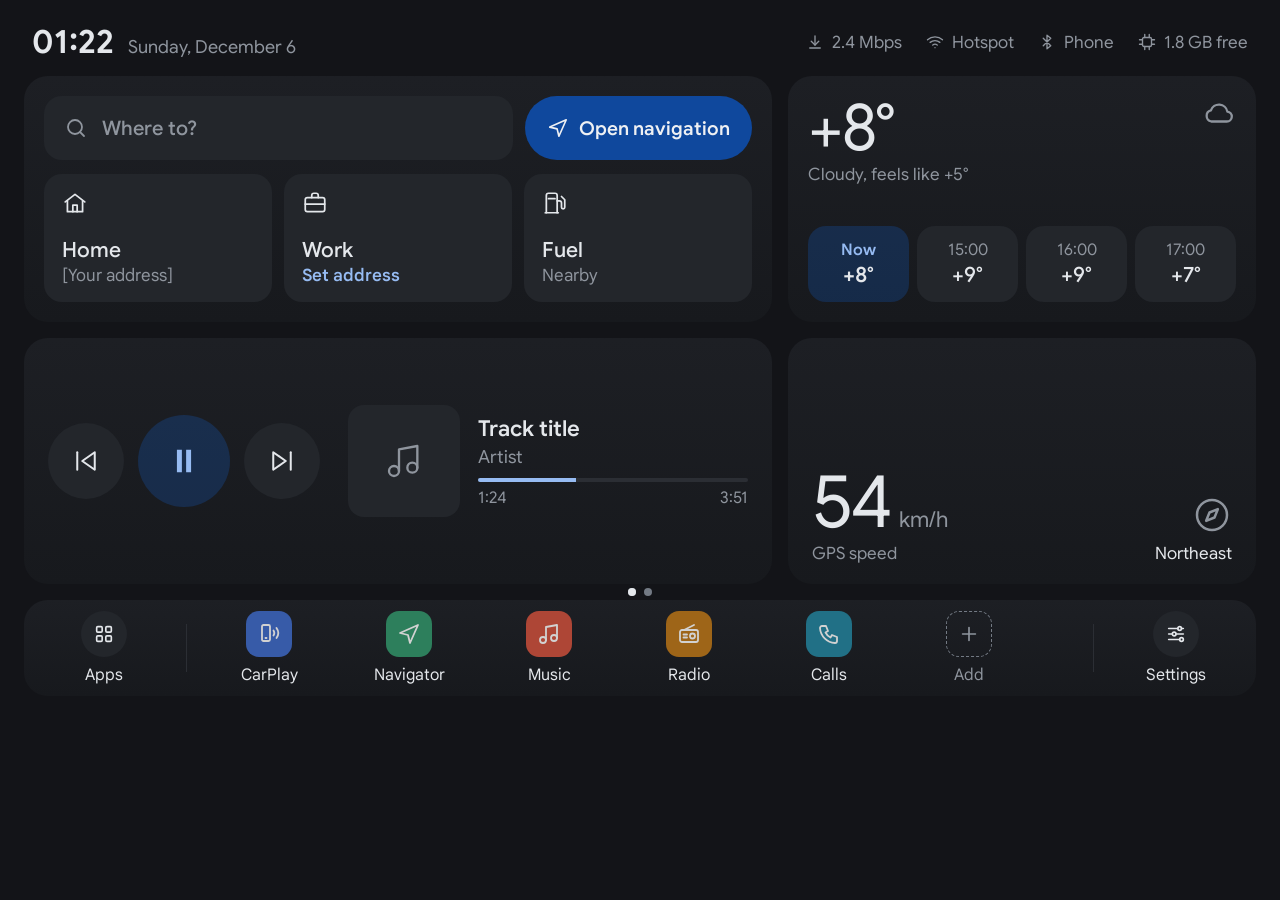
==== launcher/preview/index.html @ a3560265 "launcher: ui 528 (ui-05254e5955fe.zip), apk 15, from hu-launcher b987874f6488" ====
<!doctype html>
<html lang="en">
  <head>
    <meta charset="utf-8" />
    <meta name="viewport" content="width=device-width, initial-scale=1" />
    <title>HU Launcher</title>
    <script type="module" crossorigin src="./assets/index-Ck6O9UdY.js"></script>
    <link rel="stylesheet" crossorigin href="./assets/index-DPMXFD3K.css">
  </head>
  <body>
    <!--
      The boot splash: RoadDesk's logo, the step under way, the version (context/specs/home-flows.md,
      section 0.2; board 45's mark, words and colours). Static, so the WebView paints it before the
      script bundle runs. React's first render replaces it. Its styles are
      src/screens/splash/splash.css, in the stylesheet the build links above.
    -->
    <div id="root">
      <div class="splash">
        <div class="splash__logo">
          <svg class="splash__mark" width="180" height="180" viewBox="0 0 120 120" aria-hidden="true">
            <rect x="4" y="4" width="112" height="112" rx="32" fill="#1B2A44" />
            <path d="M30 74h60l-7-20a8 8 0 0 0-7.5-5.5h-31A8 8 0 0 0 37 54z" fill="none" stroke="#96BBF2" stroke-width="5" stroke-linejoin="round" />
            <circle cx="42" cy="80" r="6" fill="#96BBF2" />
            <circle cx="78" cy="80" r="6" fill="#96BBF2" />
            <path d="M48 36a17 17 0 0 1 24 0" fill="none" stroke="#8FD6CA" stroke-width="5" stroke-linecap="round" />
            <path d="M54 42a8 8 0 0 1 12 0" fill="none" stroke="#8FD6CA" stroke-width="5" stroke-linecap="round" />
          </svg>
          <span class="splash__name">RoadDesk</span>
        </div>
        <div class="splash__loading" role="status">
          <span data-splash-step></span>
          <span class="splash__dots" aria-hidden="true"><span></span><span></span><span></span></span>
        </div>
        <span class="splash__version" data-splash-version></span>
      </div>
    </div>
    <script>
      // Board 21's «Анимации» off: the document's mark, before the bundle, so the splash's dots stand
      // still from the first paint (context/specs/home-flows.md, section 5.1). The setting is the one
      // the shell keeps (HuShell.stateGet); the system's reduced-motion preference is not asked (W8:
      // the head unit's WebView reports it by itself). While the shell says the car is driving, the
      // document's data-driving stops the dots too, as the bundle's own does. src/motion/reducedMotion.ts
      // and App.tsx keep both marks current once the bundle runs.
      (function () {
        var shell = window.HuShell;
        try {
          if (shell && typeof shell.stateGet === 'function') {
            var kept = JSON.parse(shell.stateGet('settings') || 'null');
            if (kept && kept.animations === false) document.documentElement.setAttribute('data-reduced-motion', '');
          }
        } catch (e) {
          // a broken kept value or bridge: «Анимации» as by default, on
        }
        try {
          if (shell && typeof shell.driving === 'function') {
            var motion = JSON.parse(shell.driving() || 'null');
            if (motion && motion.state === 'driving') document.documentElement.setAttribute('data-driving', '');
          }
        } catch (e) {
          // no word on driving: parked, as the bundle reads it
        }
      })();
    </script>
    <script>
      // The splash's words, before the bundle: the build writes the steps' words and splash.version
      // from src/i18n/{ru,uk,en}.json here (vite.config.ts), and the language is picked by
      // resolveLocale's rule (?lang=, then the system language, then English). The version is the
      // shell's versionName; without a shell (the desktop), ?version= stands in for it.
      // The step under way: the shell calls window.huSplashStep('update' | 'server' | 'widgets')
      // through WebView.evaluateJavascript as it goes; before its first call, and on the desktop
      // without ?step=, it is 'widgets', board 45's «Загружаем виджеты». An unknown step is ignored.
      (function () {
        var strings = {"ru":{"version":"версия {version}","steps":{"update":"Проверяем обновления","server":"Подключаемся к серверу","widgets":"Загружаем виджеты"}},"uk":{"version":"версія {version}","steps":{"update":"Перевіряємо оновлення","server":"Під’єднуємося до сервера","widgets":"Завантажуємо віджети"}},"en":{"version":"version {version}","steps":{"update":"Checking for updates","server":"Connecting to the server","widgets":"Loading widgets"}}};
        if (!strings) return;
        var query = new URLSearchParams(window.location.search);
        var pick = function (tag) {
          var language = String(tag || '').trim().toLowerCase().split(/[-_]/)[0];
          return Object.prototype.hasOwnProperty.call(strings, language) ? language : null;
        };
        // On the head unit the language the owner chose is kept by the shell (HuShell.stateGet, the
        // settings' JSON); it comes before the system's, as in the app itself.
        var kept = null;
        try {
          if (window.HuShell && typeof window.HuShell.stateGet === 'function') kept = JSON.parse(window.HuShell.stateGet('settings') || 'null');
        } catch (e) {
          kept = null;
        }
        var locale = pick(query.get('lang')) || pick(kept && kept.language) || pick(navigator.language) || 'en';
        var version = null;
        try {
          if (window.HuShell) version = JSON.parse(window.HuShell.info()).versionName;
        } catch (e) {
          version = null;
        }
        if (!version) version = query.get('version');
        document.documentElement.lang = locale;
        var line = document.querySelector('[data-splash-step]');
        window.huSplashStep = function (step) {
          var words = strings[locale].steps[step];
          if (typeof words === 'string' && line) line.textContent = words;
        };
        window.huSplashStep('widgets');
        if (query.get('step')) window.huSplashStep(query.get('step'));
        if (version) document.querySelector('[data-splash-version]').textContent = strings[locale].version.replace('{version}', version);
      })();
    </script>
  </body>
</html>
---- launcher/preview/assets/index-DPMXFD3K.css ----
.grant-button{height:var(--touch-parked);box-sizing:border-box;border-radius:var(--radius-16);background:var(--color-accent-fill);color:var(--color-on-accent);font-family:inherit;font-size:var(--font-size-button);font-weight:var(--font-weight-button);white-space:nowrap;cursor:pointer;border:none;flex-shrink:0;align-items:center;padding:0 18px;display:inline-flex}.settings-screen{box-sizing:border-box;width:1280px;height:720px;padding:var(--space-24);gap:var(--space-16);background:var(--color-bg);color:var(--color-text);font-family:var(--font-sans);flex-direction:column;display:flex;position:relative;overflow:hidden}.screen-header{height:var(--touch-back-close);align-items:center;gap:var(--space-16);flex-shrink:0;display:flex}.screen-header__back{width:var(--touch-back-close);height:var(--touch-back-close);border-radius:var(--radius-field);background:var(--color-raised);color:var(--color-text);cursor:pointer;border:none;flex-shrink:0;justify-content:center;align-items:center;padding:0;display:flex}.screen-header__title{min-width:0;font-size:var(--font-size-screen-title);font-weight:var(--font-weight-screen-title);letter-spacing:-.01em;line-height:var(--leading-130);white-space:nowrap;text-overflow:ellipsis;flex-grow:1;margin:0;overflow:hidden}.settings-card{box-sizing:border-box;background:var(--surface-card);border:1px solid var(--color-card-border);border-radius:var(--radius-card);min-width:0;min-height:0;padding:var(--space-20);flex-direction:column;display:flex}.settings-card__title{font-size:var(--font-size-card-headline);font-weight:var(--font-weight-section-title);line-height:var(--leading-130);margin:0}.settings-row{box-sizing:border-box;border-radius:var(--radius-16);width:100%;min-height:72px;color:var(--color-text);padding:0 var(--space-16);align-items:center;gap:var(--space-16);text-align:left;cursor:pointer;background:0 0;border:1px solid #0000;flex-shrink:0;font-family:inherit;transition:background-color .2s;display:flex}.settings-row[aria-current]{background:var(--color-raised);border-color:#96bbf273}[data-theme=sunny] .settings-row[aria-current]{border-color:#0b469973}.settings-row__icon{border-radius:var(--radius-field);background:var(--color-raised);width:44px;height:44px;color:var(--color-text);flex-shrink:0;justify-content:center;align-items:center;display:flex}.settings-row__text{flex-direction:column;flex-grow:1;gap:2px;min-width:0;display:flex}.settings-row__title{font-size:var(--font-size-body);font-weight:var(--font-weight-body);line-height:var(--leading-130);white-space:nowrap;text-overflow:ellipsis;overflow:hidden}.settings-row__summary{font-size:var(--font-size-caption);color:var(--color-text-secondary);line-height:var(--leading-130);white-space:nowrap;text-overflow:ellipsis;overflow:hidden}.settings-row__chevron{color:var(--color-icon);flex-shrink:0;display:flex}.segmented{border-radius:var(--radius-field);background:#101216;gap:6px;padding:6px;display:flex}[data-theme=sunny] .segmented{background:var(--color-raised)}[data-theme=sunny] .segmented__option[aria-checked=true]{background:var(--color-card)}.segmented__option{min-width:0;padding:4px var(--space-8);border-radius:var(--radius-button);color:var(--color-text-secondary);cursor:pointer;background:0 0;border:none;flex:1 1 0;font-family:inherit;transition:background-color .2s,color .2s}.segmented__option[aria-checked=true]{background:var(--color-raised);color:var(--color-text)}.segmented--large .segmented__option{min-height:var(--touch-back-close);font-size:var(--font-size-body);font-weight:var(--font-weight-body)}.segmented--small .segmented__option{min-height:var(--touch-parked);font-size:var(--font-size-button);font-weight:var(--font-weight-button);line-height:1.2}.toggle-row{width:100%;min-height:var(--touch-back-close);box-sizing:border-box;border-radius:var(--radius-16);color:var(--color-text);padding:0 var(--space-4);justify-content:space-between;align-items:center;gap:var(--space-16);text-align:left;cursor:pointer;background:0 0;border:none;font-family:inherit;display:flex}.toggle-row--hint{min-height:var(--touch-frequent)}.toggle-row__title{font-size:var(--font-size-body);font-weight:var(--font-weight-body)}.toggle{border-radius:var(--radius-16);background:var(--color-accent-fill);flex-shrink:0;width:56px;height:32px;position:relative}.toggle__knob{background:var(--color-text);border-radius:50%;width:26px;height:26px;position:absolute;top:3px;left:27px}[data-theme=sunny] .toggle__knob{background:var(--color-on-accent)}.toggle-row[aria-checked=false] .toggle{background:var(--color-line)}.toggle-row[aria-checked=false] .toggle__knob{background:var(--color-text-secondary);left:3px}:where(:root[data-reduced-motion]) .settings-row,:where(:root[data-reduced-motion]) .segmented__option{transition:none}.settings-columns{gap:var(--space-16);flex-grow:1;grid-template-columns:minmax(0,1fr) minmax(0,1fr);min-height:0;display:grid}.settings-card--list{padding:var(--space-12);gap:var(--space-4);overflow-y:auto}.settings-card--list::-webkit-scrollbar{display:none}.settings-card--section{gap:18px}.settings-group{gap:var(--space-8);flex-direction:column;display:flex}.settings-group--accent{gap:var(--space-4)}.settings-group__label{font-size:var(--font-size-caption);color:var(--color-text-secondary)}.accents{gap:var(--space-8);display:flex}.accent{border-radius:var(--radius-16);min-width:0;min-height:88px;color:var(--color-text-secondary);font-family:inherit;font-size:var(--font-size-caption);cursor:pointer;background:0 0;border:none;flex-direction:column;flex:1 1 0;justify-content:center;align-items:center;gap:10px;font-weight:500;display:flex}.accent[aria-pressed=true]{color:var(--color-text)}.accent__swatch{border-radius:50%;width:36px;height:36px}.accent[aria-pressed=true] .accent__swatch{box-shadow:0 0 0 3px var(--color-bg), 0 0 0 5px var(--color-accent-text)}.settings-divider{background:var(--color-line);flex-shrink:0;height:1px}.settings-toggles{gap:var(--space-4);flex-direction:column;display:flex}.alert-region__left{gap:var(--space-16);flex-direction:column;min-width:0;min-height:0;display:flex}.alert-region__title{font-size:var(--font-size-section-title);font-weight:var(--font-weight-section-title);margin:0}.alert-region__how{gap:var(--space-8)}.alert-region__modes,.alert-region__list{gap:var(--space-8);flex-direction:column;display:flex}.alert-region__list{min-height:0;overflow-y:auto}.alert-region__list::-webkit-scrollbar{display:none}.alert-region__list>.radio-row{flex-shrink:0}.radio-row{box-sizing:border-box;width:100%;min-height:76px;padding:var(--space-8) var(--space-16);border-radius:var(--radius-16);color:var(--color-text);align-items:center;gap:var(--space-16);text-align:left;cursor:pointer;background:0 0;border:none;font-family:inherit;transition:background-color .2s;display:flex}.radio-row--place{min-height:72px;padding-top:6px;padding-bottom:6px}.radio-row[aria-checked=true]{background:var(--color-raised)}.radio-row__ring{box-sizing:border-box;border:2px solid var(--color-icon);border-radius:50%;flex-shrink:0;justify-content:center;align-items:center;width:28px;height:28px;transition:border-color .2s;display:flex}.radio-row__dot{background:var(--color-accent-text);opacity:0;border-radius:50%;width:14px;height:14px;transition:opacity .2s,transform .2s;transform:scale(.4)}.radio-row[aria-checked=true] .radio-row__ring{border-color:var(--color-accent-text)}.radio-row[aria-checked=true] .radio-row__dot{opacity:1;transform:none}.radio-row__text{flex-direction:column;gap:2px;min-width:0;display:flex}.radio-row__title{font-size:var(--font-size-body);font-weight:var(--font-weight-body)}.radio-row--place .radio-row__title{white-space:nowrap;text-overflow:ellipsis;overflow:hidden}.radio-row__sub{font-size:var(--font-size-caption);line-height:var(--leading-130);color:var(--color-text-secondary)}.alert-region__note{border-radius:var(--radius-button);background:var(--color-warn-tint);color:var(--color-warn);font-size:var(--font-size-caption);line-height:var(--leading-135);align-items:center;gap:10px;padding:10px 14px;display:flex}.alert-region__note svg{flex-shrink:0}.alert-region__note-text{min-width:0}.alert-region__grant{justify-content:space-between;align-items:center;gap:var(--space-12);display:flex}.alert-region__grant-text{min-width:0;font-size:var(--font-size-caption);line-height:var(--leading-135);color:var(--color-text-secondary)}.alert-region__notices{gap:2px}.alert-region__title--notices{margin-bottom:6px}.alert-region .toggle-row{min-height:60px;padding:0 var(--space-16);transition:background-color .2s}.alert-region .toggle-row__title{min-width:0;font-weight:var(--font-weight-caption);line-height:var(--leading-130)}.alert-region .toggle{transition:background-color .2s}.alert-region .toggle__knob{transition:left .2s,background-color .2s}.alert-region__places{gap:var(--space-12);transition:opacity .2s}.alert-region__places[data-mode=auto]{opacity:.45}.alert-region__places-head{gap:var(--space-4);flex-direction:column;display:flex}.alert-region__hint{font-size:var(--font-size-caption);color:var(--color-text-secondary)}.alert-region__search-form{display:contents}.alert-region__search{height:var(--touch-frequent);box-sizing:border-box;border:1px solid var(--color-line);border-radius:var(--radius-field);background:var(--color-raised);color:var(--color-text-secondary);align-items:center;gap:var(--space-12);flex-shrink:0;padding:0 18px;display:flex}.alert-region__search-input{min-width:0;height:100%;color:var(--color-text);font-family:inherit;font-size:var(--font-size-body);font-weight:var(--font-weight-caption);background:0 0;border:none;outline:none;flex-grow:1}.alert-region__search-input::placeholder{color:var(--color-text-secondary);opacity:1}:where(:root[data-reduced-motion]) .radio-row,:where(:root[data-reduced-motion]) .radio-row__ring,:where(:root[data-reduced-motion]) .radio-row__dot,:where(:root[data-reduced-motion]) .alert-region .toggle-row,:where(:root[data-reduced-motion]) .alert-region .toggle,:where(:root[data-reduced-motion]) .alert-region .toggle__knob,:where(:root[data-reduced-motion]) .alert-region__places{transition:none}.alerts-map{--map-none-fill:#202328;--map-none-stroke:#363a42;--map-warn-rgb:235, 192, 122;--map-crit-rgb:238, 156, 138;--map-outline:var(--color-text);--map-fade-top:28, 30, 34;--map-fade-bottom:24, 26, 30}[data-theme=sunny] .alerts-map{--map-none-fill:var(--color-raised);--map-none-stroke:var(--color-line);--map-warn-rgb:107, 61, 0;--map-crit-rgb:154, 28, 16;--map-fade-top:255, 255, 255;--map-fade-bottom:247, 248, 250}.alerts-map__titles{flex-direction:column;flex-grow:1;gap:2px;min-width:0;display:flex}.alerts-map .screen-header__title{line-height:normal}.alerts-map__updated{font-size:var(--font-size-status);font-weight:var(--font-weight-caption);color:var(--color-text-secondary)}.alerts-map__updated[data-stale]{color:var(--color-warn)}.alerts-map__body{gap:var(--space-16);flex-grow:1;min-height:0;display:flex}.alerts-map__map,.alerts-map__legend,.alerts-map__list-card{box-sizing:border-box;background:var(--surface-card);border:1px solid var(--color-card-border);border-radius:var(--radius-card)}.alerts-map__map{min-width:0;padding:var(--space-20);flex-grow:1;justify-content:center;align-items:center;display:flex;position:relative}.alerts-map__svg{max-width:100%;height:auto;display:block}.map-region{stroke-width:1px;stroke-linejoin:round}.map-region--none{fill:var(--map-none-fill);stroke:var(--map-none-stroke)}.map-region--drones{fill:rgba(var(--map-warn-rgb), .5);stroke:rgba(var(--map-warn-rgb), .9)}.map-region--missile{fill:rgba(var(--map-crit-rgb), .55);stroke:rgba(var(--map-crit-rgb), .95)}.map-region--partial{fill:rgba(var(--map-warn-rgb), .18);stroke:rgba(var(--map-warn-rgb), .75);stroke-dasharray:4 3}.map-region-outline{fill:none;stroke:var(--map-outline);stroke-width:2.5px;stroke-linejoin:round;pointer-events:none}.alerts-map__demo{right:var(--space-16);top:var(--space-16);box-sizing:border-box;height:30px;padding:0 var(--space-12);color:var(--color-text-secondary);font-size:var(--font-size-status);font-weight:var(--font-weight-caption);border:1px dashed #ffffff2e;border-radius:15px;align-items:center;display:flex;position:absolute}[data-theme=sunny] .alerts-map__demo{border-color:var(--color-card-border)}.alerts-map__side{gap:var(--space-16);flex-direction:column;flex-shrink:0;width:360px;min-height:0;display:flex}.alerts-map__legend{padding:var(--space-16) var(--space-20);gap:var(--space-4);flex-direction:column;display:flex}.alerts-map__legend-row{align-items:center;gap:var(--space-12);min-height:32px;display:flex}.alerts-map__swatch{box-sizing:border-box;border:1.5px solid;border-radius:6px;flex-shrink:0;width:22px;height:22px}.alerts-map__swatch--missile{background:rgba(var(--map-crit-rgb), .55);border-color:rgba(var(--map-crit-rgb), .95)}.alerts-map__swatch--drones{background:rgba(var(--map-warn-rgb), .5);border-color:rgba(var(--map-warn-rgb), .9)}.alerts-map__swatch--partial{background:rgba(var(--map-warn-rgb), .18);border-color:rgba(var(--map-warn-rgb), .75);border-style:dashed}.alerts-map__swatch--none{background:var(--map-none-fill);border-color:var(--map-none-stroke)}.alerts-map__legend-label{min-width:0;font-size:var(--font-size-button);font-weight:var(--font-weight-caption);line-height:var(--leading-125)}.alerts-map__list-card{min-height:0;padding:var(--space-16) var(--space-12) var(--space-12);flex-direction:column;flex-grow:1;gap:6px;display:flex;overflow:hidden}.alerts-map__head{margin:0 var(--space-8);font-size:var(--font-size-section-title);font-weight:var(--font-weight-section-title);line-height:var(--leading-125)}.alerts-map__list-box{flex-grow:1;min-height:0;position:relative}.alerts-map__list{overscroll-behavior:contain;gap:var(--space-4);scrollbar-width:none;flex-direction:column;display:flex;position:absolute;inset:0;overflow-y:auto}.alerts-map__list::-webkit-scrollbar{display:none}.alerts-map__row{box-sizing:border-box;border-radius:var(--radius-button);width:100%;min-height:52px;color:var(--color-text);padding:var(--space-4) 10px;align-items:center;gap:var(--space-12);text-align:left;cursor:pointer;background:0 0;border:1px solid #0000;flex-shrink:0;font-family:inherit;transition:background-color .2s,border-color .2s;display:flex}.alerts-map__row[aria-pressed=true]{background:var(--color-raised);border-color:#e4e7eb59}[data-theme=sunny] .alerts-map__row[aria-pressed=true]{border-color:#0b0d1059}.alerts-map__dot{border-radius:50%;flex-shrink:0;width:10px;height:10px}.alerts-map__dot--missile{background:var(--color-crit)}.alerts-map__dot--drones,.alerts-map__dot--partial{background:var(--color-warn)}.alerts-map__row-text{flex-direction:column;gap:1px;min-width:0;display:flex}.alerts-map__row-name,.alerts-map__row-sub{white-space:nowrap;text-overflow:ellipsis;overflow:hidden}.alerts-map__row-name{font-size:var(--font-size-button);font-weight:var(--font-weight-button)}.alerts-map__row-sub{font-size:var(--font-size-status);font-weight:var(--font-weight-caption);color:var(--color-text-secondary)}.alerts-map__fade{pointer-events:none;opacity:0;transition:opacity .22s;position:absolute;left:0;right:0}.alerts-map__fade[data-on]{opacity:1}.alerts-map__fade--top{background:linear-gradient(180deg, rgb(var(--map-fade-top)) 0%, rgba(var(--map-fade-top), .85) 35%, rgba(var(--map-fade-top), 0) 100%);height:36px;top:0}.alerts-map__fade--bottom{background:linear-gradient(0deg, rgb(var(--map-fade-bottom)) 0%, rgba(var(--map-fade-bottom), .85) 35%, rgba(var(--map-fade-bottom), 0) 100%);height:44px;bottom:0}:where(:root[data-reduced-motion]) .alerts-map__row,:where(:root[data-reduced-motion]) .alerts-map__fade{transition:none}.panel{box-sizing:border-box;background:var(--surface-card);border-radius:var(--radius-card);min-height:0}.office-card{min-width:0;padding:var(--space-20);border:1px solid var(--color-card-border);gap:var(--space-12);flex-direction:column;display:flex;overflow:hidden}.office-card__header{align-items:center;gap:var(--space-8);min-height:28px;display:flex}.office-card__icon{color:var(--color-text-lead);flex-shrink:0;display:flex}.office-card__title{min-width:0;font-size:var(--font-size-body);font-weight:var(--font-weight-body);line-height:var(--leading-130);white-space:nowrap;text-overflow:ellipsis;flex:0 auto;overflow:hidden}.office-card__title-detail{color:var(--color-text-secondary);font-weight:500}.office-card__spacer{flex:1 1 0;min-width:0}.office-card__status{flex:0 auto;justify-content:flex-end;min-width:0;display:flex}.status-chip{min-width:0;font-size:var(--font-size-status);font-weight:var(--font-weight-status);align-items:center;gap:7px;display:flex}.status-chip--ok{color:var(--color-ok)}.status-chip--info{color:var(--color-info)}.status-chip--warn{color:var(--color-warn)}.status-chip--crit{color:var(--color-crit)}.status-chip--lead{color:var(--color-text-lead)}.status-chip__mark{flex-shrink:0;display:flex}.status-chip__label{white-space:nowrap;text-overflow:ellipsis;overflow:hidden}.status-dot{width:var(--status-dot-size);height:var(--status-dot-size);background:currentColor;border-radius:50%;flex-shrink:0}.sparkline{flex-shrink:0;position:relative}.sparkline--accent{color:var(--color-accent-text)}.sparkline--warn{color:var(--color-warn)}.sparkline--crit{color:var(--color-crit)}.sparkline--muted{color:var(--color-text-secondary)}.sparkline svg{display:block;overflow:visible}.sparkline polyline{stroke:currentColor;stroke-width:2px;stroke-linecap:round;stroke-linejoin:round;stroke-opacity:var(--chart-line-opacity)}.sparkline--dashed polyline{stroke-dasharray:3 5}.sparkline__dot{width:var(--status-dot-size);height:var(--status-dot-size);margin:calc(var(--status-dot-size) / -2) 0 0 calc(var(--status-dot-size) / -2);background:currentColor;border-radius:50%;position:absolute}.office-stats{gap:var(--space-12);grid-template-columns:repeat(2,minmax(0,1fr));margin-top:auto;display:grid}.office-stat{flex-direction:column;gap:2px;min-width:0;display:flex}.office-stat__value{font-size:var(--font-size-body);color:var(--color-text);white-space:nowrap;font-weight:700}.office-stat__value--ok{color:var(--color-ok)}.office-stat__value--warn{color:var(--color-warn)}.office-stat__label{font-size:var(--font-size-status);color:var(--color-text-secondary);white-space:nowrap;text-overflow:ellipsis;overflow:hidden}.office-figure{font-size:var(--font-size-widget-number);font-weight:var(--font-weight-widget-number);line-height:var(--leading-100);letter-spacing:-.02em}.office-notice{flex-direction:column;flex-grow:1;justify-content:center;gap:6px;display:flex}.office-notice__headline{font-size:22px;font-weight:700}.office-notice__hint{font-size:var(--font-size-caption);color:var(--color-text-secondary)}.skeleton{--skeleton-light:#ffffff0f;background:var(--color-raised);flex-shrink:0;display:block;position:relative;overflow:hidden}.skeleton--line{background:var(--color-line)}[data-theme=sunny] .skeleton{--skeleton-light:var(--color-card)}.skeleton:after{content:"";background:linear-gradient(90deg, #fff0, var(--skeleton-light), #fff0);width:60%;position:absolute;top:0;bottom:0;left:0;transform:translate(-100%)}.skeleton-stat{flex-direction:column;gap:6px;display:flex}.skeleton-chip{padding-top:var(--space-4);display:block}:root[data-motion~=dots] .search-dots>span{animation:search-dot var(--motion-dots-duration) var(--ease-loop) infinite}.search-dots>span:nth-child(2){animation-delay:var(--motion-dots-stagger)}.search-dots>span:nth-child(3){animation-delay:calc(2 * var(--motion-dots-stagger))}@keyframes search-dot{0%,to{opacity:var(--motion-dots-opacity)}50%{opacity:1}}.skeleton:after{animation:skeleton-sheen var(--motion-skeleton-duration) var(--ease-loop) infinite;animation-delay:var(--skeleton-delay,0s)}@keyframes skeleton-sheen{0%{transform:translate(-100%)}to{transform:translate(183.333%)}}.home[data-swiping] .search-dots>span,.home[data-swiping] .skeleton:after{animation-play-state:paused}:where(:root[data-reduced-motion]) .search-dots>span,:where(:root[data-reduced-motion]) .skeleton:after,[data-driving] .search-dots>span,[data-driving] .skeleton:after{animation:none}.office-stale{color:var(--color-text-secondary);flex-direction:column;flex-grow:1;justify-content:center;gap:6px;display:flex}.office-stale__label{font-size:var(--font-size-status)}.office-stale__figure{font-size:26px;font-weight:700;line-height:var(--leading-125)}.office-stale__line{font-size:var(--font-size-caption)}.alerts-card__loading{justify-content:space-between;gap:var(--space-8);flex-direction:column;flex-grow:1;display:flex}.alerts-card__headline{font-size:22px;font-weight:700;line-height:var(--leading-125)}.alerts-card__hint{font-size:var(--font-size-caption);line-height:var(--leading-135);color:var(--color-warn)}.alerts-card--area{transition:box-shadow .9s ease-out,border-color .3s}.alerts-card--yellow{border-color:#ebc07a54}.alerts-card--red{border-color:#ee9c8a54}[data-theme=sunny] .alerts-card--yellow{border-color:#6b3d0054}[data-theme=sunny] .alerts-card--red{border-color:#9a1c1054}.alerts-card--ring{transition:box-shadow .25s ease-out,border-color .3s;box-shadow:0 0 0 8px #e6b56647}.alerts-card__chevron{color:var(--color-icon);display:flex}.alerts-card__layers{flex-grow:1;min-height:0;position:relative}.alerts-card__layer{transition:opacity .3s ease, transform .4s var(--ease-once);flex-direction:column;justify-content:space-between;gap:6px;display:flex;position:absolute;inset:0}.alerts-card__layer--alert{gap:var(--space-8)}.alerts-card__layer[aria-hidden=true]{opacity:0;pointer-events:none}.alerts-card__layer--calm[aria-hidden=true]{transform:translateY(-6px)}.alerts-card__layer--alert[aria-hidden=true]{transform:translateY(8px)}:where(:root[data-reduced-motion]) .alerts-card--area,:where(:root[data-reduced-motion]) .alerts-card--ring,:where(:root[data-reduced-motion]) .alerts-card__layer{transition:none}.alerts-card__group{flex-direction:column;gap:6px;display:flex}.alerts-card__group--alert{gap:var(--space-4)}.alerts-card__calm{align-items:center;gap:10px;font-size:26px;font-weight:700;display:flex}.alerts-card__dot{width:var(--space-12);height:var(--space-12);background:var(--color-ok);border-radius:6px}.alerts-card__community{min-width:0;font-size:var(--font-size-caption);color:var(--color-text-secondary);align-items:center;gap:6px;display:flex}.alerts-card__community svg{flex-shrink:0}.alerts-card__community-name{white-space:nowrap;text-overflow:ellipsis;min-width:0;overflow:hidden}.alerts-card__line{font-size:var(--font-size-caption);color:var(--color-text-secondary)}.alerts-card__updated{font-size:var(--font-size-status);line-height:var(--leading-135);color:var(--color-text-secondary)}.alerts-card__alert{font-size:var(--font-size-card-headline);font-weight:var(--font-weight-card-headline);color:var(--color-warn)}.alerts-card--red .alerts-card__alert{color:var(--color-crit)}.alerts-card__threat{font-size:var(--font-size-button);line-height:var(--leading-130)}.alerts-card__button{height:var(--touch-back-close);box-sizing:border-box;padding:0 var(--space-20);border-radius:var(--radius-field);background:var(--color-raised);color:var(--color-text);font-family:inherit;font-size:var(--font-size-body);font-weight:var(--font-weight-body);white-space:nowrap;cursor:pointer;border:none;flex-shrink:0;justify-content:center;align-items:center;gap:10px;display:flex}.alerts-card__body{justify-content:space-between;gap:var(--space-8);flex-direction:column;flex-grow:1;min-height:0;display:flex}.alerts-card__body--centred{justify-content:center}.alerts-card__calm--small{font-size:var(--font-size-card-headline)}.alerts-card__uncertain{font-size:var(--font-size-caption);line-height:var(--leading-130);color:var(--color-warn)}.alerts-card__others{font-size:var(--font-size-caption);line-height:var(--leading-130);color:var(--color-crit);white-space:nowrap;text-overflow:ellipsis;overflow:hidden}.alerts-card__warn-mark{vertical-align:-2px;margin-right:6px;display:inline-flex}.alerts-card__gps{font-weight:var(--font-weight-body)}.alerts-card__stale{font-size:var(--font-size-card-headline);font-weight:var(--font-weight-card-headline);line-height:1.2}.alerts-card__stale-hint{font-size:var(--font-size-caption);line-height:var(--leading-135);color:var(--color-warn)}.calendar-card{grid-area:1/1/auto/span 2}.calendar-card__next{align-items:center;gap:var(--space-20);flex-grow:1;min-height:0;display:flex}.calendar-card__meeting{flex-direction:column;flex-grow:1;gap:6px;min-width:0;display:flex}.calendar-card__title{font-size:var(--font-size-card-headline);font-weight:var(--font-weight-card-headline);line-height:var(--leading-130);white-space:nowrap;text-overflow:ellipsis;overflow:hidden}.calendar-card__meta{font-size:var(--font-size-caption);color:var(--color-text-secondary);white-space:nowrap;text-overflow:ellipsis;overflow:hidden}.calendar-card__actions{gap:var(--space-8);flex-direction:column;flex-shrink:0;width:200px;display:flex}.calendar-card__button{box-sizing:border-box;width:100%;height:60px;padding:0 var(--space-20);border-radius:var(--radius-field);font-family:inherit;font-size:var(--font-size-body);font-weight:var(--font-weight-body);white-space:nowrap;cursor:pointer;border:none;justify-content:center;align-items:center;gap:10px;display:flex}.calendar-card__button svg{flex-shrink:1;min-width:0}.calendar-card__button--join{background:var(--color-accent-fill);color:var(--color-on-accent)}.calendar-card__button--open{background:var(--color-raised);color:var(--color-text)}.calendar-card__later{padding-top:var(--space-12);border-top:1px solid var(--color-line);gap:var(--space-16);grid-template-columns:repeat(2,minmax(0,1fr));display:grid}.calendar-card__item{align-items:baseline;gap:10px;min-width:0;display:flex}.calendar-card__time{font-size:var(--font-size-caption);font-weight:700}.calendar-card__item-title{min-width:0;font-size:var(--font-size-caption);color:var(--color-text-secondary);white-space:nowrap;text-overflow:ellipsis;overflow:hidden}.calendar-card__skeleton-meeting{flex-direction:column;flex-grow:1;gap:10px;display:flex}.idle{color:#e4e7eb;width:1280px;height:720px;font-family:var(--font-sans);cursor:pointer;background:#000;position:relative;overflow:hidden}.idle__drift{box-sizing:border-box;flex-direction:column;justify-content:space-between;padding:64px 80px;display:flex;position:absolute;inset:0}.idle__time{gap:var(--space-4);flex-direction:column;display:flex}.idle__clock{font-size:200px;font-weight:400;line-height:var(--leading-100);letter-spacing:-.04em;color:#c9cdd3;font-variant-numeric:tabular-nums}.idle__date{font-size:var(--font-size-screen-title);color:#8f959e}.idle__lines{grid-template-columns:repeat(2,minmax(0,1fr));gap:18px 40px;display:grid}.idle__line{align-items:center;gap:var(--space-12);color:#aeb3bb;font-size:22px;display:flex}.idle__line svg{flex-shrink:0}.idle__line--ok{color:#7fbfb5}.idle__line--warn{color:#ebc07a}.idle__line--crit,.idle__alert-others{color:#ee9c8a}.idle__alert-others{align-items:center;gap:var(--space-12);font-size:22px;display:flex}.idle__hint{font-size:var(--font-size-button);color:#8f959e}.idle--alert{box-sizing:border-box;background:radial-gradient(80% 70% at 30% 40%,#e8907d29,#e8907d00 70%),#120c0b;flex-direction:column;justify-content:space-between;padding:56px 80px;display:flex}.idle--yellow{background:radial-gradient(80% 70% at 30% 40%,#e6b56629,#e6b56600 70%),#120c0b}.idle__clock-small{font-size:36px;font-weight:var(--font-weight-section-title);color:#c9cdd3;font-variant-numeric:tabular-nums}.idle__alert{flex-direction:column;gap:14px;display:flex}.idle__siren{color:#ee9c8a;display:flex}.idle__alert-title{font-size:var(--font-size-detail-number);font-weight:var(--font-weight-detail-number);color:#ee9c8a;line-height:1.05}.idle--yellow .idle__siren,.idle--yellow .idle__alert-title{color:#ebc07a}.idle__alert-sub{font-size:var(--font-size-screen-title)}.idle__actions{display:flex}.idle__shelters{box-sizing:border-box;height:76px;padding:0 var(--space-20);border-radius:var(--radius-field);color:#e4e7eb;font-family:inherit;font-size:var(--font-size-body);font-weight:var(--font-weight-body);white-space:nowrap;cursor:pointer;background:#23262b;border:none;justify-content:center;align-items:center;gap:10px;display:flex}@keyframes idle-drift{0%,to{transform:translate(0)}33%{transform:translate(6px,4px)}67%{transform:translate(-4px,6px)}}[data-anim=drift]{animation:idle-drift var(--motion-drift-duration) var(--ease-loop) infinite}:root{--detail-ok-area:#8fd6ca1a;--detail-ok-band:#8fd6ca14;--detail-ok-swatch:#8fd6ca40;--detail-info-bar:#96bbf2b3;--detail-crit-band:#e8907d1f}[data-theme=sunny]{--detail-ok-area:#00594a1a;--detail-ok-band:#00594a14;--detail-ok-swatch:#00594a40;--detail-info-bar:#0b4699b3;--detail-crit-band:#9a1c101f}.detail-screen{box-sizing:border-box;width:1280px;height:720px;padding:var(--space-24);gap:var(--space-16);background:var(--color-bg);color:var(--color-text);font-family:var(--font-sans);flex-direction:column;display:flex;position:relative;overflow:hidden}.detail-columns{gap:var(--space-16);flex-grow:1;min-height:0;display:grid}.detail-columns--narrow-wide{grid-template-columns:minmax(0,.75fr) minmax(0,1.25fr)}.detail-stack{gap:var(--space-16);grid-template-rows:auto minmax(0,1fr);min-width:0;min-height:0;display:grid}.detail-stack--grow-first{grid-template-rows:minmax(0,1fr) auto}.detail-card{box-sizing:border-box;background:var(--surface-card);border:1px solid var(--color-card-border);border-radius:var(--radius-card);min-width:0;min-height:0;padding:var(--space-20);gap:var(--space-12);flex-direction:column;display:flex}.detail-card__head{justify-content:space-between;align-items:center;gap:var(--space-12);display:flex}.detail-card__title{font-size:var(--font-size-section-title);font-weight:var(--font-weight-section-title);line-height:var(--leading-130);margin:0}.detail-number{font-size:var(--font-size-detail-number);font-weight:var(--font-weight-detail-number);line-height:var(--leading-100);letter-spacing:-.03em;font-variant-numeric:tabular-nums}.detail-number--warn{color:var(--color-warn)}.detail-number--stale{color:var(--color-text-secondary)}.detail-figure{font-variant-numeric:tabular-nums;font-size:26px;font-weight:700}.detail-footnote{border-top:1px solid var(--color-line);padding-top:var(--space-12);font-size:var(--font-size-caption);color:var(--color-text-lead);align-items:flex-start;gap:10px;margin-top:auto;line-height:1.4;display:flex}.detail-footnote__icon{color:var(--color-text-secondary);flex-shrink:0;display:flex}.eco-detail__estimate{font-size:var(--font-size-body);color:var(--color-text-secondary)}.eco-detail__bar{height:var(--space-12);background:var(--color-line);border-radius:6px;overflow:hidden}.eco-detail__fill{background:var(--color-ok-progress);border-radius:6px;height:100%}.eco-detail__fill--onBattery{background:var(--color-text-secondary)}.eco-detail__fill--low{background:var(--color-warn)}.eco-detail__flows{gap:var(--space-12);grid-template-columns:repeat(2,minmax(0,1fr));padding-top:6px;display:grid}.eco-detail__flow{flex-direction:column;gap:2px;display:flex}.eco-detail__flow-label{font-size:var(--font-size-status);color:var(--color-text-secondary)}.eco-detail__flow-value{font-variant-numeric:tabular-nums;font-size:26px;font-weight:700}.eco-detail__flow-value--ok{color:var(--color-ok)}.eco-detail__ports{gap:14px var(--space-24);grid-template-columns:repeat(2,minmax(0,1fr));display:grid}.eco-detail__port{flex-direction:column;gap:6px;display:flex}.eco-detail__port-row{align-items:center;gap:10px;display:flex}.eco-detail__port-icon{color:var(--color-text-lead);flex-shrink:0;display:flex}.eco-detail__port-label{min-width:0;font-size:var(--font-size-button);white-space:nowrap;text-overflow:ellipsis;flex-grow:1;overflow:hidden}.eco-detail__port-watts{font-size:var(--font-size-button);font-weight:var(--font-weight-button);font-variant-numeric:tabular-nums;flex-shrink:0}.eco-detail__port-watts--off{color:var(--color-text-secondary)}.eco-detail__port-bar{height:var(--space-8);border-radius:var(--space-4);background:var(--color-line);overflow:hidden}.eco-detail__port-fill{border-radius:var(--space-4);background:var(--color-ok-progress);height:100%}.eco-detail__legend{align-items:center;gap:var(--space-8);font-size:var(--font-size-status);color:var(--color-ok);display:flex}.eco-detail__legend-swatch{border-radius:var(--space-4);background:var(--detail-ok-swatch);width:14px;height:14px}.eco-detail__chart-box,.detail-chart-box{flex-grow:1;align-items:flex-end;min-height:0;display:flex}.eco-detail__chart{display:block}.eco-detail__chart-band{fill:var(--detail-ok-band)}.eco-detail__chart-grid{stroke:var(--color-line);stroke-width:1px}.eco-detail__chart-area{fill:var(--detail-ok-area)}.eco-detail__chart-line{fill:none;stroke:var(--color-ok);stroke-width:3px;stroke-linejoin:round;stroke-linecap:round}.eco-detail__chart-time{fill:var(--color-text-secondary);font-family:var(--font-sans);font-size:14px}.sl-detail__down{align-items:center;gap:var(--space-8);display:flex}.sl-detail__arrow{color:var(--color-text-lead);display:flex}.sl-detail__unit{padding-bottom:var(--space-8);font-size:var(--font-size-section-title);color:var(--color-text-secondary);align-self:flex-end}.sl-detail__pair{gap:var(--space-12);grid-template-columns:repeat(2,minmax(0,1fr));display:grid}.sl-detail__stat{flex-direction:column;gap:2px;display:flex}.sl-detail__stat-label{font-size:var(--font-size-status);color:var(--color-text-secondary)}.sl-detail__searching{font-size:var(--font-size-card-headline);font-weight:var(--font-weight-card-headline)}.sl-detail__last{font-size:var(--font-size-caption);color:var(--color-text-secondary)}.sl-detail__facts{border-top:1px solid var(--color-line);padding-top:var(--space-12);flex-direction:column;gap:10px;margin-top:auto;display:flex}.sl-detail__fact{justify-content:space-between;gap:var(--space-12);font-size:var(--font-size-button);display:flex}.sl-detail__fact-label{color:var(--color-text-secondary)}.sl-detail__fact-label--fixed{flex-shrink:0}.sl-detail__fact-value{font-weight:var(--font-weight-button)}.sl-detail__fact-value--right{text-align:right}.sl-detail__power{align-items:center;gap:var(--space-8);font-size:var(--font-size-caption);color:var(--color-text-lead);display:flex}.sl-detail__chart{display:block}.sl-detail__band{fill:var(--detail-crit-band)}.sl-detail__bar{fill:var(--detail-info-bar)}.sl-detail__bar--trouble{fill:var(--color-crit)}.sl-detail__outages-head{justify-content:space-between;align-items:baseline;gap:var(--space-12);display:flex}.sl-detail__outages-sum{font-size:var(--font-size-caption);color:var(--color-text-secondary)}.sl-detail__outage-list{flex-direction:column;display:flex}.sl-detail__outage{min-height:var(--touch-parked);border-bottom:1px solid var(--color-line);align-items:center;gap:14px;display:flex}.sl-detail__outage:last-child{border-bottom:none}.sl-detail__outage-time{width:var(--touch-back-close);font-size:var(--font-size-button);font-weight:var(--font-weight-button);font-variant-numeric:tabular-nums;flex-shrink:0}.sl-detail__outage-cause{min-width:0;font-size:var(--font-size-button);white-space:nowrap;text-overflow:ellipsis;flex-grow:1;overflow:hidden}.sl-detail__outage-length{font-size:var(--font-size-caption);color:var(--color-text-secondary);font-variant-numeric:tabular-nums;flex-shrink:0}.detail-columns--wide-narrow{grid-template-columns:minmax(0,1.1fr) minmax(0,.9fr)}.cal-detail__date{font-size:var(--font-size-body);color:var(--color-text-secondary);white-space:nowrap;flex-shrink:0}.cal-detail__day{padding:var(--space-12)}.cal-detail__list{gap:var(--space-4);flex-direction:column;min-height:0;display:flex;overflow-y:auto}.cal-detail__row{box-sizing:border-box;width:100%;min-height:76px;padding:0 var(--space-16);border-radius:var(--radius-16);color:var(--color-text);align-items:center;gap:var(--space-16);text-align:left;cursor:pointer;background:0 0;border:1px solid #0000;flex-shrink:0;font-family:inherit;display:flex}.cal-detail__row[data-past]{color:var(--color-text-secondary)}.cal-detail__row[aria-pressed=true]{background:var(--color-accent-tint);border-color:#96bbf273}[data-theme=sunny] .cal-detail__row[aria-pressed=true]{border-color:#0b469973}.cal-detail__time{width:var(--touch-frequent);font-size:var(--font-size-section-title);font-variant-numeric:tabular-nums;flex-shrink:0;font-weight:700}.cal-detail__text{flex-direction:column;flex-grow:1;gap:2px;min-width:0;display:flex}.cal-detail__title{font-size:var(--font-size-body);font-weight:var(--font-weight-body);line-height:var(--leading-130);white-space:nowrap;text-overflow:ellipsis;overflow:hidden}.cal-detail__place{font-size:var(--font-size-caption);line-height:var(--leading-130);color:var(--color-text-secondary);white-space:nowrap;text-overflow:ellipsis;overflow:hidden}.cal-detail__row[aria-pressed=true] .cal-detail__place{color:var(--color-text-lead)}.cal-detail__when{flex-shrink:0}.cal-detail__past{font-size:var(--font-size-status);color:var(--color-text-secondary)}.cal-detail__chip{font-size:var(--font-size-status);font-weight:var(--font-weight-status);white-space:nowrap;align-items:center;gap:7px;display:flex}.cal-detail__chip--soon{color:var(--color-accent-text)}.cal-detail__chip--live{color:var(--color-crit)}.cal-detail__chip-mark{flex-shrink:0;display:flex}.cal-detail__name{font-size:var(--font-size-screen-title);font-weight:var(--font-weight-screen-title);line-height:var(--leading-125)}.cal-detail__range{font-size:var(--font-size-body);font-weight:var(--font-weight-body);color:var(--color-accent-text)}.cal-detail__range--past{color:var(--color-text-secondary)}.cal-detail__meta{font-size:var(--font-size-button);color:var(--color-text-secondary)}.cal-detail__agenda{flex-direction:column;gap:6px;padding-top:6px;display:flex}.cal-detail__label{font-size:var(--font-size-status);color:var(--color-text-secondary)}.cal-detail__agenda-text{font-size:var(--font-size-body);line-height:1.4}.cal-detail__people{align-items:center;gap:var(--space-12);padding-top:6px;display:flex}.cal-detail__faces{display:flex}.cal-detail__face{border:3px solid var(--color-card);width:40px;height:40px;font-size:var(--font-size-status);color:var(--color-bg);border-radius:20px;flex-shrink:0;justify-content:center;align-items:center;margin-left:-10px;font-weight:700;display:flex}.cal-detail__face:first-child{margin-left:0}.cal-detail__face--0{background:var(--color-ok)}.cal-detail__face--1{background:var(--color-info)}.cal-detail__face--2{background:var(--color-warn)}.cal-detail__face--3{background:var(--color-crit)}.cal-detail__more{font-size:var(--font-size-caption);color:var(--color-text-secondary)}.cal-detail__actions{gap:10px;margin-top:auto;display:flex}.cal-detail__join,.cal-detail__audio{height:var(--touch-frequent);box-sizing:border-box;padding:0 var(--space-20);border-radius:var(--radius-field);font-family:inherit;font-size:var(--font-size-body);font-weight:var(--font-weight-body);white-space:nowrap;cursor:pointer;border:none;flex-grow:1;justify-content:center;align-items:center;gap:10px;display:flex}.cal-detail__join{background:var(--color-accent-fill);color:var(--color-on-accent)}.cal-detail__audio{background:var(--color-raised);color:var(--color-text)}.cc-detail__body{flex-direction:column;flex-grow:1;gap:14px;min-height:0;display:flex}.cc-detail__list{flex-direction:column;gap:14px;min-height:0;display:flex;overflow-y:auto}.cc-detail__session{background:var(--color-raised);min-width:0;padding:var(--space-16) 18px;gap:var(--space-8);border:1px solid #0000;border-radius:20px;flex-direction:column;flex-shrink:0;display:flex}[data-theme=sunny] .cc-detail__session{background:var(--color-card);border-color:var(--color-card-border)}.cc-detail__session--waiting{background:var(--color-warn-tint);border-color:#ebc07a54}[data-theme=sunny] .cc-detail__session--waiting{background:var(--color-warn-tint);border-color:#6b3d0054}.cc-detail__head{justify-content:space-between;align-items:center;gap:var(--space-12);display:flex}.cc-detail__project{white-space:nowrap;text-overflow:ellipsis;min-width:0;font-size:22px;font-weight:700;overflow:hidden}.cc-detail__label{font-size:var(--font-size-status);color:var(--color-text-secondary)}.cc-detail__event{font-size:var(--font-size-body);line-height:1.4}.cc-detail__notice{flex-grow:1;display:flex}.cc-detail__note{font-size:var(--font-size-caption);color:var(--color-text-secondary);align-items:center;gap:10px;margin-top:auto;display:flex}.conn__columns{grid-template-columns:minmax(0,.9fr) minmax(0,1.1fr)}.conn__server,.conn__pairing{gap:14px}.conn__server-head{align-items:center;gap:14px;display:flex}.conn__server-tile{width:var(--touch-parked);height:var(--touch-parked);color:var(--color-ok);background:#7fcfc31f;border-radius:22px;flex-shrink:0;justify-content:center;align-items:center;display:flex}[data-theme=sunny] .conn__server-tile{background:#00594a1f}.conn__server-tile--warn,[data-theme=sunny] .conn__server-tile--warn{background:var(--color-warn-tint);color:var(--color-warn)}.conn__server-name{flex-direction:column;gap:2px;min-width:0;display:flex}.conn__server-title{font-size:var(--font-size-card-headline);font-weight:var(--font-weight-card-headline)}.conn__address{flex-direction:column;gap:6px;display:flex}.conn__label{font-size:var(--font-size-caption);color:var(--color-text-secondary)}.conn__field{box-sizing:border-box;border-radius:var(--radius-16);background:var(--color-raised);height:60px;font-size:var(--font-size-body);font-variant-numeric:tabular-nums;align-items:center;padding:0 18px;display:flex}.conn__actions{flex-direction:column;gap:10px;margin-top:auto;display:flex}.conn__repair{box-sizing:border-box;height:60px;padding:0 var(--space-20);border-radius:var(--radius-field);background:var(--color-raised);color:var(--color-text);font-family:inherit;font-size:var(--font-size-body);font-weight:var(--font-weight-body);white-space:nowrap;cursor:pointer;border:none;justify-content:center;align-items:center;gap:10px;display:flex}.conn__unpair{height:var(--touch-back-close);border-radius:var(--radius-16);color:var(--color-crit);font-family:inherit;font-size:var(--font-size-button);font-weight:var(--font-weight-button);cursor:pointer;background:0 0;border:none}.conn__pairing-head{justify-content:space-between;align-items:center;gap:var(--space-12);display:flex}.conn__pairing-title{font-size:var(--font-size-card-headline);font-weight:var(--font-weight-section-title);line-height:var(--leading-130);margin:0}.conn__pairing-body{gap:var(--space-20);flex-grow:1;align-items:center;min-height:0;display:flex}.conn__qr{border-radius:var(--radius-field);background:#f2f3f5;flex-shrink:0;padding:14px;display:block}.conn__qr svg{display:block}.conn__steps{flex-direction:column;gap:14px;min-width:0;display:flex}.conn__step{align-items:flex-start;gap:var(--space-12);display:flex}.conn__step-number{background:var(--color-accent-tint);width:30px;height:30px;color:var(--color-accent-text);font-size:var(--font-size-caption);border-radius:15px;flex-shrink:0;justify-content:center;align-items:center;font-weight:700;display:flex}.conn__step-text{min-width:0;font-size:var(--font-size-button);line-height:var(--leading-135);padding-top:3px}.conn__code{align-items:center;gap:var(--space-12);font-size:var(--font-size-button);color:var(--color-text-secondary);display:flex}.conn__code-value{letter-spacing:.12em;color:var(--color-text);font-variant-numeric:tabular-nums;font-size:26px;font-weight:700}.conn__feeds{gap:2px}.conn__feeds-title{margin-bottom:6px}.conn__feed{min-height:60px;padding:0 var(--space-4);flex-shrink:0;align-items:center;gap:14px;display:flex}.conn__feed-tile{border-radius:var(--radius-16);background:var(--color-raised);width:40px;height:40px;color:var(--color-text);flex-shrink:0;justify-content:center;align-items:center;display:flex}.conn__feed-text{flex-direction:column;flex-grow:1;gap:2px;min-width:0;display:flex}.conn__feed-name{font-size:var(--font-size-body);font-weight:var(--font-weight-body);line-height:var(--leading-130);white-space:nowrap;text-overflow:ellipsis;overflow:hidden}.conn__feed-via{font-size:var(--font-size-caption);line-height:var(--leading-130);color:var(--color-text-secondary);white-space:nowrap;text-overflow:ellipsis;overflow:hidden}.conn__feed-status{flex-shrink:0;justify-content:flex-end;max-width:46%;display:flex}.conn__note{padding-top:var(--space-8);font-size:var(--font-size-status);line-height:var(--leading-135);color:var(--color-text-secondary);align-items:center;gap:10px;margin-top:auto;display:flex}.conn__note svg{flex-shrink:0}.ecoflow-card{grid-area:1/4}.ecoflow-card__charge{flex-direction:column;gap:6px;display:flex}.ecoflow-card__bar{background:var(--color-line);border-radius:5px;height:10px;position:relative}.ecoflow-card__fill{background:var(--color-ok-progress);border-radius:5px;position:absolute;top:0;bottom:0;left:0}.ecoflow-card__fill--onBattery{opacity:.85;background:#9aa0a8}[data-theme=sunny] .ecoflow-card__fill--onBattery{background:var(--color-text-secondary)}.ecoflow-card__fill--low{background:var(--color-warn);opacity:.85}.ecoflow-card__figure--low{color:var(--color-warn)}.ecoflow-card__estimate{font-size:var(--font-size-caption);color:var(--color-text-secondary)}.ecoflow-card__estimate--low{color:var(--color-warn)}.ecoflow-card__charge-skeleton{gap:var(--space-8);flex-direction:column;display:flex}.quick-overlay{display:contents}.quick-overlay__scrim{z-index:5;animation:quick-fade-in var(--motion-enter-duration) var(--ease-once) both;background:#06070999;position:absolute;inset:0}.quick-panel{z-index:6;box-sizing:border-box;width:480px;padding:22px var(--space-24);color:var(--color-text);font-family:var(--font-sans);animation:quick-panel-in var(--motion-enter-duration) var(--ease-once) both;background:#17191d;border-right:1px solid #ffffff14;flex-direction:column;gap:18px;display:flex;position:absolute;top:0;bottom:0;left:0;box-shadow:24px 0 48px #00000073}[data-theme=sunny] .quick-panel{background:var(--color-card);border-right-color:var(--color-card-border)}.quick-overlay[data-closing] .quick-overlay__scrim{animation:quick-fade-out var(--motion-enter-duration) var(--ease-once) both}.quick-overlay[data-closing] .quick-panel{animation:quick-panel-out var(--motion-enter-duration) var(--ease-once) both}@keyframes quick-fade-in{0%{opacity:0}to{opacity:1}}@keyframes quick-fade-out{0%{opacity:1}to{opacity:0}}@keyframes quick-panel-in{0%{transform:translate(-100%)}to{transform:none}}@keyframes quick-panel-out{0%{transform:none}to{transform:translate(-100%)}}:where(:root[data-reduced-motion]) .quick-overlay__scrim,:where(:root[data-reduced-motion]) .quick-panel{animation:none}.quick-panel__head{align-items:center;gap:var(--space-16);display:flex}.quick-panel__close{width:var(--touch-back-close);height:var(--touch-back-close);border-radius:var(--radius-field);background:var(--color-raised);color:var(--color-text);cursor:pointer;border:none;flex-shrink:0;justify-content:center;align-items:center;padding:0;display:flex}.quick-panel__title{font-size:var(--font-size-card-headline);font-weight:var(--font-weight-card-headline);line-height:var(--leading-130);margin:0}.quick-group{flex-direction:column;gap:10px;display:flex}.quick-group__head{justify-content:space-between;align-items:center;gap:var(--space-12);display:flex}.quick-group__label{font-size:var(--font-size-body);font-weight:var(--font-weight-body);align-items:center;gap:10px;display:flex}.quick-group__value{font-size:var(--font-size-body);color:var(--color-text-secondary);font-variant-numeric:tabular-nums}.quick-group__row{align-items:center;gap:10px;display:flex}.quick-mute{width:var(--touch-frequent);height:var(--touch-frequent);background:var(--color-raised);color:var(--color-text);cursor:pointer;border:none;border-radius:20px;flex-shrink:0;justify-content:center;align-items:center;padding:0;display:flex}.quick-mute[aria-pressed=true]{color:var(--color-crit);background:#e8907d29}.quick-slider{background:var(--color-raised);cursor:pointer;touch-action:none;flex-grow:1;position:relative;overflow:hidden}.quick-slider--large{height:var(--touch-frequent);border-radius:var(--radius-card)}.quick-slider--small{height:var(--touch-parked);border-radius:var(--radius-field)}.quick-slider__fill{background:var(--color-accent-tint);border-right:3px solid var(--color-accent-text);transition:width .16s;position:absolute;top:0;bottom:0;left:0}:where(:root[data-reduced-motion]) .quick-slider__fill{transition:none}.quick-auto{height:var(--touch-parked);padding:0 var(--space-16);background:var(--color-raised);color:var(--color-text);font-family:inherit;font-size:var(--font-size-button);font-weight:var(--font-weight-button);cursor:pointer;border:none;border-radius:20px;flex-shrink:0}.quick-auto[aria-pressed=true]{background:var(--color-accent-tint);color:var(--color-accent-text)}.quick-themes{border-radius:var(--radius-field);background:#101216;gap:6px;padding:5px;display:flex}[data-theme=sunny] .quick-themes{background:var(--color-raised)}.quick-theme{min-width:0;min-height:60px;padding:6px var(--space-8);border-radius:var(--radius-button);color:var(--color-text-secondary);justify-content:center;align-items:center;gap:var(--space-8);cursor:pointer;background:0 0;border:none;flex:1 1 0;font-family:inherit;display:flex}.quick-theme[aria-checked=true]{background:var(--color-raised);color:var(--color-text)}[data-theme=sunny] .quick-theme[aria-checked=true]{background:var(--color-card)}.quick-theme__icon{flex-shrink:0;display:flex}.quick-theme__text{flex-direction:column;align-items:flex-start;min-width:0;line-height:1.2;display:flex}.quick-theme__label{font-size:var(--font-size-button);font-weight:var(--font-weight-button)}.quick-theme__sub{font-size:var(--font-size-status);opacity:.85}.quick-tiles{grid-template-columns:repeat(2,minmax(0,1fr));gap:10px;margin-top:auto;display:grid}.quick-tile{min-width:0;height:var(--touch-player);background:var(--color-raised);color:var(--color-text);padding:0 var(--space-12);text-align:left;cursor:pointer;border:none;border-radius:20px;align-items:center;gap:10px;font-family:inherit;display:flex}.quick-tile[aria-pressed=true]{background:var(--color-accent-tint)}.quick-tile__icon{color:var(--color-text);flex-shrink:0;display:flex}.quick-tile[aria-pressed=true] .quick-tile__icon{color:var(--color-accent-text)}.quick-tile__text{flex-direction:column;flex-grow:1;gap:2px;min-width:0;display:flex}.quick-tile__title{font-size:var(--font-size-button);font-weight:var(--font-weight-button);line-height:var(--leading-130);white-space:nowrap;text-overflow:ellipsis;overflow:hidden}.quick-tile__sub{font-size:var(--font-size-caption);color:var(--color-text-secondary);line-height:var(--leading-130);white-space:nowrap;text-overflow:ellipsis;overflow:hidden}.quick-panel[data-variant="24"]{padding:var(--space-24);gap:22px}.quick-panel[data-variant="24"] .quick-panel__title{font-size:26px}.quick-panel[data-variant="24"] .quick-slider--small{border-radius:20px;height:56px}.quick-panel[data-variant="24"] .quick-auto{height:var(--touch-frequent)}.app-menu-overlay{display:contents}.app-menu-overlay__scrim{z-index:5;background:#06070980;position:absolute;inset:0}.app-menu{left:var(--space-24);bottom:var(--space-24);z-index:6;box-sizing:border-box;width:420px;padding:var(--space-16) var(--space-12) var(--space-12);border-radius:var(--radius-card);background:var(--color-card);color:var(--color-text);font-family:var(--font-sans);border:1px solid #ffffff14;flex-direction:column;gap:2px;display:flex;position:absolute;box-shadow:0 24px 48px #0000008c}[data-theme=sunny] .app-menu{border-color:var(--color-card-border)}.app-menu__head{padding:0 var(--space-8) 10px;border-bottom:1px solid var(--color-line);align-items:center;gap:14px;margin-bottom:6px;display:flex}.app-menu__icon{border-radius:var(--radius-button);color:#fff;flex-shrink:0;justify-content:center;align-items:center;width:52px;height:52px;font-size:26px;font-weight:500;display:flex}.app-menu__name{white-space:nowrap;text-overflow:ellipsis;min-width:0;font-size:22px;font-weight:700;overflow:hidden}.app-menu__row{width:100%;min-height:var(--touch-frequent);box-sizing:border-box;border-radius:var(--radius-16);color:var(--color-text);padding:0 var(--space-16);align-items:center;gap:var(--space-16);text-align:left;cursor:pointer;background:0 0;border:none;font-family:inherit;display:flex}.app-menu__row-icon{flex-shrink:0;display:flex}.app-menu__row-label{min-width:0;font-size:var(--font-size-body);font-weight:500}.app-menu__cancel{border-radius:var(--radius-16);background:var(--color-raised);height:60px;color:var(--color-text);font-family:inherit;font-size:var(--font-size-body);font-weight:var(--font-weight-body);cursor:pointer;border:none;margin-top:6px}.apps-overlay{display:contents}.apps-overlay__scrim{z-index:1;cursor:default;background:#0000008c;border:none;width:1280px;height:720px;margin:0;padding:0;animation:.26s both apps-fade-in;position:absolute;top:0;left:0}[data-theme=sunny] .apps-overlay__scrim{background:#16181b40}.apps-sheet{left:var(--space-24);right:var(--space-24);z-index:2;box-sizing:border-box;background:var(--surface-card);padding:var(--space-20) var(--space-24) var(--space-24);gap:var(--space-12);color:var(--color-text);animation:apps-fade-in .22s ease both, apps-sheet-in .36s var(--ease-once) both;border-radius:26px;flex-direction:column;display:flex;position:absolute;top:76px;bottom:136px}.apps-overlay[data-closing] .apps-overlay__scrim{animation:.26s both apps-fade-out}.apps-overlay[data-closing] .apps-sheet{animation:apps-fade-out .22s ease both, apps-sheet-out .36s var(--ease-once) both}@keyframes apps-fade-in{0%{opacity:0}to{opacity:1}}@keyframes apps-fade-out{0%{opacity:1}to{opacity:0}}@keyframes apps-sheet-in{0%{transform:translateY(28px)scale(.985)}to{transform:none}}@keyframes apps-sheet-out{0%{transform:none}to{transform:translateY(28px)scale(.985)}}.apps-sheet__head{align-items:center;gap:var(--space-16);display:flex}.apps-sheet__close{background:var(--color-raised);width:60px;height:60px;color:var(--color-text);cursor:pointer;border:none;border-radius:50%;flex-shrink:0;justify-content:center;align-items:center;padding:0;display:flex}.apps-sheet__title{font-size:var(--font-size-card-headline);margin:0;font-weight:500}.apps-sheet__grid{grid-template-columns:repeat(7,minmax(0,1fr));grid-auto-rows:calc((100% - 2 * var(--space-12)) / 3);gap:var(--space-12);overscroll-behavior:contain;flex-grow:1;min-height:0;display:grid;overflow-y:auto}.apps-sheet__grid::-webkit-scrollbar{display:none}.apps-sheet__app{border-radius:var(--radius-field);min-width:0;color:var(--color-text);padding:var(--space-8) var(--space-4);justify-content:center;align-items:center;gap:var(--space-8);cursor:pointer;-webkit-touch-callout:none;user-select:none;animation:apps-fade-in .24s ease both, apps-item-in .32s var(--ease-once) both;animation-delay:calc(70ms + var(--i,0) * 14ms);background:0 0;border:none;flex-direction:column;font-family:inherit;display:flex}@keyframes apps-item-in{0%{transform:translateY(10px)}to{transform:none}}.apps-sheet__icon{border-radius:var(--radius-16);color:#fff;filter:brightness(.82)saturate(.9);flex-shrink:0;justify-content:center;align-items:center;width:56px;height:56px;font-size:26px;font-weight:500;display:flex}[data-theme=sunny] .apps-sheet__icon{filter:none}.apps-sheet__name{max-width:100%;font-size:var(--font-size-button);font-weight:500;line-height:var(--leading-130);text-align:center;overflow-wrap:break-word;-webkit-line-clamp:2;-webkit-box-orient:vertical;display:-webkit-box;overflow:hidden}:where(:root[data-reduced-motion]) .apps-overlay__scrim,:where(:root[data-reduced-motion]) .apps-sheet,:where(:root[data-reduced-motion]) .apps-sheet__app{animation:none}.cover__image{border-radius:inherit;object-fit:cover;pointer-events:none;width:100%;height:100%;display:block}.cover{font:inherit;cursor:pointer;border:none;padding:0;position:relative}.scrub{touch-action:none;display:block;position:relative}.scrub:before{content:"";left:0;right:0;bottom:calc((var(--space-4) - var(--touch-parked)) / 2);height:var(--touch-parked);position:absolute}.mini-player{left:var(--space-24);bottom:var(--space-24);z-index:2;font-family:var(--font-sans);color:var(--color-text);position:absolute}.mini-player__panel{box-sizing:border-box;padding:var(--space-12);background:var(--surface-card);align-items:center;gap:var(--space-8);transform-origin:0 100%;transition:opacity .2s ease, transform .32s var(--ease-once);border:1px solid #ffffff12;border-radius:26px;display:flex;box-shadow:0 14px 36px #00000080}[data-theme=sunny] .mini-player__panel{border-color:var(--color-card-border)}.mini-player[data-collapsed] .mini-player__panel{opacity:0;pointer-events:none;transform:scale(.6)}.mini-player__panel button,.mini-player__bubble{cursor:pointer;border:none;justify-content:center;align-items:center;padding:0;display:flex}.mini-player__home{width:var(--touch-frequent);border-radius:var(--radius-field);height:76px;color:var(--color-text-lead);background:0 0}.mini-player__divider{background:var(--color-line);flex-shrink:0;width:1px;height:44px}.mini-player__skip{width:var(--touch-frequent);height:var(--touch-frequent);border-radius:var(--radius-field);background:var(--color-raised);color:var(--color-text)}.mini-player__play{background:var(--color-accent-tint);width:76px;height:76px;color:var(--color-accent-text);border-radius:22px}.mini-player__art{width:var(--touch-back-close);height:var(--touch-back-close);border-radius:var(--radius-button);background:var(--color-raised);color:var(--color-icon);flex-shrink:0;justify-content:center;align-items:center;margin-left:6px;display:flex}.mini-player__track{width:160px;min-width:0;padding-left:var(--space-4);flex-direction:column;gap:2px;display:flex}.mini-player__track--message{width:388px}.mini-player__title,.mini-player__artist{white-space:nowrap;text-overflow:ellipsis;overflow:hidden}.mini-player__title{font-size:var(--font-size-body);font-weight:700}.mini-player__artist{font-size:var(--font-size-caption);color:var(--color-text-secondary)}.mini-player__bar{margin-top:var(--space-8);height:var(--space-4);background:var(--color-line);border-radius:2px;display:block;overflow:hidden}.mini-player__fill{background:var(--color-accent-text);height:100%;display:block}.mini-player__fill--paused{background:var(--color-text-secondary)}.mini-player__collapse{width:var(--touch-parked);border-radius:var(--radius-field);height:76px;color:var(--color-text-secondary);background:0 0}.mini-player__bubble{z-index:1;width:88px;height:88px;color:var(--color-accent-text);opacity:0;transform-origin:50%;pointer-events:none;transition:opacity .2s ease, transform var(--motion-enter-duration) var(--ease-once);background:#1b1d22;border-radius:50%;position:absolute;bottom:0;left:0;transform:scale(.7);box-shadow:0 10px 28px #00000080}[data-theme=sunny] .mini-player__bubble{background:var(--color-card)}.mini-player[data-collapsed] .mini-player__bubble{opacity:1;pointer-events:auto;transform:scale(1)}.mini-player__ring{position:absolute;top:0;left:0}.mini-player__ring-track{stroke:var(--color-line)}.mini-player__ring-progress{stroke:currentColor}:where(:root[data-reduced-motion]) .mini-player__panel,:where(:root[data-reduced-motion]) .mini-player__bubble{transition:none}.side-panel{box-sizing:border-box;width:420px;padding:var(--space-24) var(--space-20);background:var(--color-bg);color:var(--color-text);gap:var(--space-16);font-family:var(--font-sans);flex-direction:column;flex-shrink:0;display:flex}.side-panel__head{height:var(--touch-frequent);padding:0 var(--space-4);flex-shrink:0;justify-content:space-between;align-items:center;display:flex}.side-panel__time{flex-direction:column;gap:2px;display:flex}.side-panel__clock{font-size:var(--font-size-clock);font-weight:var(--font-weight-clock);letter-spacing:-.02em;line-height:1.05}.side-panel__date{font-size:var(--font-size-button);color:var(--color-text-secondary)}.side-panel__weather{align-items:center;gap:var(--space-8);color:var(--color-text-lead);display:flex}.side-panel__temp{font-size:var(--font-size-card-headline);color:var(--color-text);font-weight:600}.side-panel__weather--stale .side-panel__temp{color:var(--color-text-secondary)}.side-panel__player{border:1px solid var(--color-card-border);min-height:0;padding:var(--space-20);flex-direction:column;flex-grow:1;justify-content:space-between;display:flex}.side-panel__now{align-items:center;gap:var(--space-16);display:flex}.side-panel__art{border-radius:var(--radius-16);background:var(--color-raised);width:120px;height:120px;color:var(--color-icon);flex-shrink:0;justify-content:center;align-items:center;display:flex}.side-panel__track{gap:var(--space-4);flex-direction:column;flex-grow:1;min-width:0;display:flex}.side-panel__title{white-space:nowrap;text-overflow:ellipsis;font-size:22px;font-weight:700;overflow:hidden}.side-panel__artist{font-size:var(--font-size-body);color:var(--color-text-secondary);white-space:nowrap;text-overflow:ellipsis;overflow:hidden}.side-panel__track--message .side-panel__title,.side-panel__track--message .side-panel__artist{white-space:normal;line-height:var(--leading-130)}.side-panel__progress{flex-direction:column;gap:6px;display:flex}.side-panel__bar{height:var(--space-4);background:var(--color-line);border-radius:2px;overflow:hidden}.side-panel__fill{background:var(--color-accent-text);height:100%}.side-panel__times{font-size:var(--font-size-caption);color:var(--color-text-secondary);justify-content:space-between;display:flex}.side-panel__controls{justify-content:space-between;align-items:center;display:flex}.side-panel__skip{border-radius:var(--radius-card);background:var(--color-raised);width:80px;height:80px;color:var(--color-text);cursor:pointer;border:none;justify-content:center;align-items:center;padding:0;display:flex}.side-panel__play{background:var(--color-accent-tint);width:100px;height:100px;color:var(--color-accent-text);cursor:pointer;border:none;border-radius:30px;justify-content:center;align-items:center;padding:0;display:flex}.side-panel__tiles{gap:var(--space-12);flex-shrink:0;grid-template-rows:repeat(2,minmax(0,1fr));grid-template-columns:repeat(2,minmax(0,1fr));display:grid}.side-panel__tile{height:88px;color:var(--color-text-lead);justify-content:center;align-items:center;gap:var(--space-8);cursor:pointer;background:#1b1d22;border:none;border-radius:20px;flex-direction:column;font-family:inherit;display:flex}[data-theme=sunny] .side-panel__tile{background:var(--color-raised)}.side-panel__app{color:#fff;filter:brightness(.82)saturate(.9);border-radius:11px;justify-content:center;align-items:center;width:40px;height:40px;display:flex}[data-theme=sunny] .side-panel__app{filter:none}.side-panel__glyph{justify-content:center;align-items:center;width:40px;height:40px;display:flex}.side-panel__tile-label{font-size:var(--font-size-caption);white-space:nowrap;font-weight:500}.notice,.notice-line,.notice-list,.notice-rows,.notice-summary{--notice-panel-rgb:23, 25, 29;--notice-surface:#1a1c20;--notice-shadow:0 18px 40px #00000080;--notice-line-shadow:0 14px 32px #00000073;--notice-line-border:#ffffff14;--notice-crit-tint:#e8907d24;--notice-ok-tint:#7fcfc31f;--notice-crit-border:#ee9c8a88;--notice-warn-border:#ebc07a55;--notice-info-border:#96bbf255;box-sizing:border-box;font-family:var(--font-sans);color:var(--color-text)}[data-theme=sunny] .notice,[data-theme=sunny] .notice-line,[data-theme=sunny] .notice-list,[data-theme=sunny] .notice-rows,[data-theme=sunny] .notice-summary{--notice-panel-rgb:255, 255, 255;--notice-surface:var(--color-card);--notice-line-border:var(--color-card-border);--notice-crit-tint:#9a1c1024;--notice-ok-tint:#00594a1f;--notice-crit-border:#9a1c1088;--notice-warn-border:#6b3d0055;--notice-info-border:#0b469955}.notice{width:600px;padding:18px var(--space-20) var(--space-16);border-radius:var(--radius-card);background:var(--notice-surface);border:1px solid var(--notice-tone-border);box-shadow:var(--notice-shadow);flex-direction:column;flex-shrink:0;gap:14px;display:flex}.notice--crit{--notice-tone:var(--color-crit);--notice-tint:var(--notice-crit-tint);--notice-tone-border:var(--notice-crit-border)}.notice--warn{--notice-tone:var(--color-warn);--notice-tint:var(--color-warn-tint);--notice-tone-border:var(--notice-warn-border)}.notice--info{--notice-tone:var(--color-accent-text);--notice-tint:var(--color-accent-tint);--notice-tone-border:var(--notice-info-border)}.notice--ok{--notice-tone:var(--color-ok);--notice-tint:var(--notice-ok-tint);--notice-tone-border:var(--notice-line-border)}.notice--critical{border-width:2px}.notice--in-list{width:100%;box-shadow:none}.notice__head{align-items:center;gap:var(--space-16);display:flex}.notice__well{border-radius:var(--radius-field);background:var(--notice-tint);width:56px;height:56px;color:var(--notice-tone);flex-shrink:0;justify-content:center;align-items:center;display:flex}.notice__words{flex-direction:column;flex-grow:1;gap:2px;min-width:0;display:flex}.notice__title{font-size:22px;font-weight:var(--font-weight-card-headline);line-height:var(--leading-125);color:var(--notice-tone)}.notice--critical .notice__title{font-size:var(--font-size-card-headline)}.notice__text{font-size:var(--font-size-button);line-height:var(--leading-130)}.notice__more{box-sizing:border-box;height:32px;padding:0 var(--space-12);border-radius:var(--radius-16);background:var(--color-raised);color:var(--color-text-secondary);font-family:inherit;font-size:var(--font-size-status);font-weight:var(--font-weight-status);white-space:nowrap;border:none;flex-shrink:0;align-items:center;display:flex;position:relative}.notice__more--button{cursor:pointer}.notice__more--button:before{content:"";position:absolute;inset:-10px -4px}.notice__buttons{gap:10px;display:flex}.notice__primary,.notice__secondary{box-sizing:border-box;height:60px;padding:0 var(--space-20);border-radius:var(--radius-field);font-family:inherit;font-size:var(--font-size-body);font-weight:var(--font-weight-body);white-space:nowrap;cursor:pointer;border:none;flex-shrink:0}.notice__primary{background:var(--color-raised);min-width:0;color:var(--color-text);flex-grow:1;flex-shrink:1;justify-content:center;align-items:center;gap:10px;display:flex}.notice__primary--accent{background:var(--color-accent-fill);color:var(--color-on-accent)}.notice__secondary{color:var(--color-text-secondary);background:0 0}.notice__countdown{background:var(--color-line);border-radius:2px;height:3px;overflow:hidden}.notice__countdown-fill{background:var(--notice-tone);opacity:.8;transform-origin:0;height:3px;transform:scaleX(var(--notice-left,1));animation-name:notice-countdown;animation-timing-function:linear;animation-fill-mode:forwards}.notice__countdown--ok .notice__countdown-fill{background:var(--color-ok);opacity:.7}@keyframes notice-countdown{0%{transform:scaleX(var(--notice-left,1))}to{transform:scaleX(0)}}:where(:root[data-reduced-motion]) .notice__countdown-fill{animation:none}.notice-line{background:var(--notice-surface);border:1px solid var(--notice-line-border);width:600px;box-shadow:var(--notice-line-shadow);border-radius:20px;flex-direction:column;flex-shrink:0;display:flex;overflow:hidden}.notice-line--in-list{width:100%;box-shadow:none}.notice-line__row{min-height:68px;padding:0 var(--space-12) 0 14px;align-items:center;gap:14px;display:flex}.notice-line__well{border-radius:var(--radius-button);background:var(--notice-ok-tint);width:40px;height:40px;color:var(--color-ok);flex-shrink:0;justify-content:center;align-items:center;display:flex}.notice-line__words{white-space:nowrap;flex-grow:1;align-items:baseline;gap:10px;min-width:0;display:flex;overflow:hidden}.notice-line__title{font-size:var(--font-size-body);font-weight:var(--font-weight-body);flex-shrink:0}.notice-line__text{min-width:0;font-size:var(--font-size-button);color:var(--color-text-secondary);text-overflow:ellipsis;overflow:hidden}.notice-line__close{width:var(--touch-parked);height:var(--touch-parked);border-radius:var(--radius-16);color:var(--color-text-secondary);cursor:pointer;background:0 0;border:none;flex-shrink:0;justify-content:center;align-items:center;display:flex}.notice-line .notice__countdown{border-radius:0}.notice--group{gap:var(--space-12)}.notice__title--group{line-height:normal}.notice__text--group{color:var(--color-text-secondary);line-height:normal}.notice--group .notice__words{flex-grow:0}.notice-group__rows{flex-direction:column;display:flex}.notice-group__row{align-items:center;gap:var(--space-12);min-height:48px;display:flex}.notice-group__well{border-radius:var(--radius-12);flex-shrink:0;justify-content:center;align-items:center;width:36px;height:36px;display:flex}.notice-group__well--warn{background:var(--color-warn-tint);color:var(--color-warn)}.notice-group__well--ok{background:var(--notice-ok-tint);color:var(--color-ok)}.notice-group__words{white-space:nowrap;flex-grow:1;align-items:baseline;gap:10px;min-width:0;display:flex;overflow:hidden}.notice-group__title{font-size:var(--font-size-body);font-weight:var(--font-weight-body);flex-shrink:0}.notice-group__detail{min-width:0;font-size:var(--font-size-caption);color:var(--color-text-secondary);text-overflow:ellipsis;overflow:hidden}.notice-list,.notice-summary{box-sizing:border-box;border:1px solid var(--notice-line-border);font-family:var(--font-sans);color:var(--color-text);border-radius:28px;flex-direction:column;display:flex;box-shadow:0 24px 48px #0000008c}.notice-list{background:rgba(var(--notice-panel-rgb), .96);gap:10px;width:600px;max-height:600px;padding:14px}.notice-list__head{padding:0 var(--space-4) 0 var(--space-8);align-items:center;gap:10px;display:flex}.notice-list__title{flex-grow:1;font-size:22px;font-weight:700}.notice-list__collapse{width:var(--touch-back-close);height:var(--touch-back-close);border-radius:var(--radius-field);background:var(--color-raised);color:var(--color-text);cursor:pointer;border:none;flex-shrink:0;justify-content:center;align-items:center;display:flex}.notice-list__collapse-icon{display:flex;transform:rotate(-90deg)}.notice-list__body{flex-grow:1;min-height:0;position:relative}.notice-list__scroll{scrollbar-width:none;flex-direction:column;gap:10px;max-height:500px;display:flex;overflow-y:auto}.notice-list__scroll::-webkit-scrollbar{display:none}.notice-list__fade{pointer-events:none;background:linear-gradient(0deg, rgb(var(--notice-panel-rgb)) 0%, rgba(var(--notice-panel-rgb), .85) 35%, rgba(var(--notice-panel-rgb), 0) 100%);height:40px;position:absolute;bottom:0;left:0;right:0}.notice-summary{width:640px;padding:var(--space-20);background:rgba(var(--notice-panel-rgb), .97);gap:6px}.notice-summary__head{align-items:center;gap:var(--space-12);padding-bottom:var(--space-8);display:flex}.notice-summary__heading{flex-direction:column;flex-grow:1;gap:2px;min-width:0;display:flex}.notice-summary__title{font-size:26px;font-weight:700}.notice-summary__sub{font-size:var(--font-size-button);color:var(--color-text-secondary)}.notice-summary__row{min-height:72px;padding:0 var(--space-4);border-bottom:1px solid var(--color-line);align-items:center;gap:14px;display:flex}.notice-summary__row:last-child{border-bottom:none}.notice-summary__well{border-radius:var(--radius-button);flex-shrink:0;justify-content:center;align-items:center;width:44px;height:44px;display:flex}.notice-summary__words{flex-direction:column;flex-grow:1;gap:2px;min-width:0;display:flex}.notice-summary__row-title,.notice-summary__row-sub{line-height:var(--leading-130);white-space:nowrap;text-overflow:ellipsis;overflow:hidden}.notice-summary__row-title{font-size:var(--font-size-body);font-weight:var(--font-weight-body)}.notice-summary__row-sub{font-size:var(--font-size-caption);color:var(--color-text-secondary)}.notice-summary__action{flex-shrink:0}.notice-summary__button{height:var(--touch-parked);box-sizing:border-box;border-radius:var(--radius-16);background:var(--color-raised);color:var(--color-text);font-family:inherit;font-size:var(--font-size-button);font-weight:var(--font-weight-button);white-space:nowrap;cursor:pointer;border:none;padding:0 18px}.notice-summary__button--primary{background:var(--color-accent-fill);color:var(--color-on-accent)}.notice-rows{box-sizing:border-box;width:620px;padding:14px var(--space-16) var(--space-12);border:1px solid var(--notice-line-border);background:rgba(var(--notice-panel-rgb), .97);border-radius:28px;flex-direction:column;gap:6px;display:flex;box-shadow:0 24px 48px #0000008c}.notice-rows__head{align-items:center;gap:var(--space-8);padding-left:6px;display:flex}.notice-rows__title{flex-grow:1;font-size:22px;font-weight:700}.notice-rows__hide-all{height:var(--touch-parked);box-sizing:border-box;padding:0 var(--space-16);border-radius:var(--radius-button);color:var(--color-text-secondary);font-family:inherit;font-size:var(--font-size-button);font-weight:var(--font-weight-button);cursor:pointer;background:0 0;border:none}.notice-rows__collapse{width:var(--touch-parked);height:var(--touch-parked);border-radius:var(--radius-16);background:var(--color-raised);color:var(--color-text);cursor:pointer;border:none;flex-shrink:0;justify-content:center;align-items:center;padding:0;display:flex}.notice-rows__collapse-icon{display:flex;transform:rotate(-90deg)}.notice-rows__body{position:relative}.notice-rows__scroll{scrollbar-width:none;flex-direction:column;max-height:420px;display:flex;overflow-y:auto}.notice-rows__scroll::-webkit-scrollbar{display:none}.notice-rows__row{min-height:80px;padding:var(--space-8) var(--space-4) var(--space-8) 6px;border-bottom:1px solid var(--color-line);flex-shrink:0;align-items:center;gap:14px;display:flex}.notice-rows__well{border-radius:var(--radius-button);flex-shrink:0;justify-content:center;align-items:center;width:44px;height:44px;display:flex}.notice-rows__well--warn{background:var(--color-warn-tint);color:var(--color-warn)}.notice-rows__well--ok{background:var(--notice-ok-tint);color:var(--color-ok)}.notice-rows__well--crit{background:var(--notice-crit-tint);color:var(--color-crit)}.notice-rows__words{flex-direction:column;flex-grow:1;gap:3px;min-width:0;display:flex}.notice-rows__row-title{font-size:var(--font-size-body);font-weight:var(--font-weight-body);line-height:var(--leading-125)}.notice-rows__row-sub{font-size:var(--font-size-status);color:var(--color-text-secondary);line-height:var(--leading-130);white-space:nowrap;text-overflow:ellipsis;overflow:hidden}.notice-rows__action{height:var(--touch-parked);box-sizing:border-box;border-radius:var(--radius-button);background:var(--color-raised);color:var(--color-text);align-items:center;gap:var(--space-8);font-family:inherit;font-size:var(--font-size-caption);font-weight:var(--font-weight-button);white-space:nowrap;cursor:pointer;border:none;flex-shrink:0;padding:0 14px;display:flex}.notice-rows__hide{width:var(--touch-parked);height:var(--touch-parked);border-radius:var(--radius-button);color:var(--color-text-secondary);cursor:pointer;background:0 0;border:none;flex-shrink:0;justify-content:center;align-items:center;padding:0;display:flex}.notice-rows__fade{pointer-events:none;background:linear-gradient(0deg, rgb(var(--notice-panel-rgb)) 0%, rgba(var(--notice-panel-rgb), .85) 35%, rgba(var(--notice-panel-rgb), 0) 100%);height:36px;position:absolute;bottom:0;left:0;right:0}.notice-rows__empty{text-align:center;flex-direction:column;justify-content:center;align-items:center;gap:6px;min-height:140px;display:flex}.notice-rows__empty-well{width:var(--touch-parked);height:var(--touch-parked);border-radius:var(--radius-field);background:var(--notice-ok-tint);color:var(--color-ok);justify-content:center;align-items:center;display:flex}.notice-rows__empty-title{font-size:var(--font-size-section-title);font-weight:var(--font-weight-section-title)}.notice-rows__empty-sub{font-size:var(--font-size-caption);color:var(--color-text-secondary)}.notice-rows__toast{height:0;transition:height .2s;overflow:hidden}.notice-rows__toast[data-open]{height:66px}:where(:root[data-reduced-motion]) .notice-rows__toast{transition:none}.notice-rows__toast-bar{box-sizing:border-box;height:60px;padding:0 6px 0 var(--space-16);border-radius:var(--radius-16);background:var(--color-raised);align-items:center;gap:var(--space-12);margin-top:6px;display:flex}.notice-rows__toast-text{min-width:0;font-size:var(--font-size-button);flex-grow:1}.notice-rows__undo{box-sizing:border-box;height:48px;padding:0 var(--space-16);border-radius:var(--radius-12);color:var(--color-accent-text);font-family:inherit;font-size:var(--font-size-button);font-weight:var(--font-weight-button);cursor:pointer;background:0 0;border:none}.notify-overlay{left:50%;top:var(--space-24);z-index:4;pointer-events:none;justify-content:center;width:660px;margin-left:-330px;display:flex;position:absolute}.notify-overlay__stack{isolation:isolate;pointer-events:auto;animation:notify-enter var(--motion-enter-duration) var(--ease-once) backwards;position:relative}@keyframes notify-enter{0%{transform:translateY(var(--motion-enter-offset));opacity:0}to{opacity:1;transform:none}}:where(:root[data-reduced-motion]) .notify-overlay__stack{animation:none}.notify-overlay__front{z-index:3;position:relative}.notify-overlay__card{border-radius:var(--radius-card);border:1px solid #ffffff12;position:absolute;box-shadow:0 12px 28px #0006}.notify-overlay__card--1{left:14px;right:14px;top:var(--space-12);bottom:calc(-1 * var(--space-12));z-index:2;background:#202227}.notify-overlay__card--2{left:28px;right:28px;top:var(--space-24);bottom:calc(-1 * var(--space-24));z-index:1;background:#1b1d21}[data-theme=sunny] .notify-overlay__card{border-color:var(--color-card-border)}[data-theme=sunny] .notify-overlay__card--1{background:var(--color-raised)}[data-theme=sunny] .notify-overlay__card--2{background:var(--color-line)}.navigator__turn{left:var(--space-24);top:var(--space-24);box-sizing:border-box;width:300px;padding:var(--space-16) 18px;border-radius:var(--radius-field);color:#fff;background:#1e5b3a;align-items:center;gap:14px;display:flex;position:absolute}.navigator__turn-words{flex-direction:column;display:flex}.navigator__turn-distance{font-size:var(--font-size-screen-title);font-weight:700}.navigator__turn-street{font-size:var(--font-size-body)}.navigator__eta{left:var(--space-24);right:var(--space-24);bottom:var(--space-24);box-sizing:border-box;height:72px;padding:0 var(--space-24);border-radius:var(--radius-field);align-items:center;gap:var(--space-20);background:#181a1eeb;display:flex;position:absolute}.navigator__eta-time{font-size:var(--font-size-card-headline);color:#7fd6a4;font-weight:700}.navigator__eta-rest{font-size:var(--font-size-body);color:#8f959e}.navigator__ui-label{right:var(--space-24);top:var(--space-24);box-sizing:border-box;height:32px;padding:0 var(--space-12);border-radius:var(--radius-16);color:#8f959e;font-size:var(--font-size-status);border:1px dashed #ffffff2e;align-items:center;display:flex;position:absolute}.notify-scrim{z-index:3;background:#06070980;position:absolute;inset:0}.navigator{width:1280px;height:720px;font-family:var(--font-sans);background:#15181c;position:relative;overflow:hidden}.navigator__map{position:absolute;top:0;left:0}.navigator__label{right:var(--space-24);top:var(--space-24);box-sizing:border-box;border-radius:var(--radius-field);color:#8f959e;height:36px;font-size:var(--font-size-status);background:#131418b8;border:1px dashed #ffffff24;align-items:center;padding:0 14px;font-weight:500;display:flex;position:absolute}.navigator--panel{background:#0e0f12;display:flex}.navigator__grip{width:var(--space-12);background:#0e0f12;flex-shrink:0;justify-content:center;align-items:center;display:flex}.navigator__grip-bar{width:var(--space-4);height:var(--touch-back-close);background:#3a3e46;border-radius:2px}.navigator__window{background:#15181c;flex-grow:1;min-width:0;position:relative;overflow:hidden}.drive-office{gap:var(--space-16);flex:1 1 0;grid-template-rows:repeat(2,minmax(0,1fr));grid-template-columns:minmax(0,1.7fr) minmax(0,1fr);min-height:0;display:grid}.drive-office__slot{min-width:0;min-height:0;display:flex}.drive-office__slot>*{flex:auto;min-width:0}.drive-office__slot--calendar{grid-area:1/1}.drive-office__slot--player{grid-area:2/1}.drive-office__slot--power{grid-area:1/2}.drive-office__slot--attention{grid-area:2/2}.drive-calendar__body{align-items:center;gap:var(--space-20);flex-grow:1;min-height:0;display:flex}.drive-calendar__meeting{flex-direction:column;flex-grow:1;gap:6px;min-width:0;display:flex}.drive-calendar__title{font-size:26px;font-weight:700;line-height:var(--leading-130);white-space:nowrap;text-overflow:ellipsis;overflow:hidden}.drive-calendar__meta{font-size:var(--font-size-caption);color:var(--color-text-secondary);white-space:nowrap;text-overflow:ellipsis;overflow:hidden}.drive-calendar__join{gap:var(--space-8);flex-direction:column;flex-shrink:0;width:320px;display:flex}.drive-calendar__button{box-sizing:border-box;width:100%;height:76px;padding:0 var(--space-20);border-radius:var(--radius-field);background:var(--color-accent-fill);color:var(--color-on-accent);font-family:inherit;font-size:var(--font-size-body);font-weight:var(--font-weight-body);white-space:nowrap;cursor:pointer;border:none;justify-content:center;align-items:center;gap:10px;display:flex}.drive-calendar__caption{font-size:var(--font-size-status);color:var(--color-text-secondary);text-align:center}.drive-player__body{flex-grow:1;align-items:center;gap:28px;min-height:0;display:flex}.drive-player__controls{flex-shrink:0;align-items:center;gap:14px;display:flex}.drive-player__skip,.drive-player__play{cursor:pointer;border:none;justify-content:center;align-items:center;padding:0;display:flex}.drive-player__skip{background:var(--color-raised);width:76px;height:76px;color:var(--color-text);border-radius:22px}.drive-player__play{background:var(--color-accent-tint);width:92px;height:92px;color:var(--color-accent-text);border-radius:28px}.drive-player__track{flex-grow:1;align-items:center;gap:18px;min-width:0;display:flex}.drive-player__art{border-radius:var(--radius-16);background:var(--color-raised);width:112px;height:112px;color:var(--color-icon);flex-shrink:0;justify-content:center;align-items:center;display:flex}.drive-player__text{flex-direction:column;flex-grow:1;gap:10px;min-width:0;display:flex}.drive-player__names{gap:var(--space-4);flex-direction:column;display:flex}.drive-player__title{white-space:nowrap;text-overflow:ellipsis;font-size:22px;font-weight:700;overflow:hidden}.drive-player__artist{font-size:var(--font-size-body);color:var(--color-text-secondary);white-space:nowrap;text-overflow:ellipsis;overflow:hidden}.drive-player__bar{height:var(--space-4);background:var(--color-line);border-radius:2px;overflow:hidden}.drive-player__fill{background:var(--color-accent-text);height:100%}.drive-card__header{align-items:center;gap:10px;min-width:0;display:flex}.drive-card__icon{color:var(--color-text-lead);flex-shrink:0;display:flex}.drive-card__title{min-width:0;font-size:var(--font-size-body);font-weight:var(--font-weight-body);white-space:nowrap;text-overflow:ellipsis;overflow:hidden}.drive-power__body{gap:var(--space-16);flex-grow:1;grid-template-columns:repeat(2,minmax(0,1fr));align-content:center;align-items:start;display:grid}.drive-power__item{flex-direction:column;gap:10px;min-width:0;display:flex}.drive-power__label{align-items:center;gap:var(--space-8);font-size:var(--font-size-caption);color:var(--color-text-secondary);display:flex}.drive-power__value{align-items:baseline;gap:var(--space-8);display:flex}.drive-power__value--warn{color:var(--color-warn)}.drive-power__value--stale{color:var(--color-text-secondary)}.drive-power__figure{font-size:40px;font-weight:700;line-height:var(--leading-100);letter-spacing:-.02em}.drive-power__unit{font-size:var(--font-size-button);color:var(--color-text-secondary)}.drive-power__chip-row{display:flex}.drive-power__chip{box-sizing:border-box;height:32px;padding:0 var(--space-12);border-radius:var(--space-16);font-size:var(--font-size-status);font-weight:var(--font-weight-status);white-space:nowrap;flex-shrink:0;align-items:center;gap:7px;display:flex}.drive-power__chip--ok{color:var(--color-ok);background:#7fcfc31f}[data-theme=sunny] .drive-power__chip--ok{background:#00594a1f}.drive-power__chip--warn{background:var(--color-warn-tint);color:var(--color-warn)}.drive-power__chip--crit{color:var(--color-crit);background:#e8907d24}.drive-power__estimate{font-size:var(--font-size-caption);color:var(--color-text-secondary)}.drive-attention__list{justify-content:center;gap:var(--space-8);flex-direction:column;flex-grow:1;display:flex}.drive-attention__row{min-height:var(--touch-phone-panel);align-items:center;gap:var(--space-12);display:flex}.drive-attention__tile{border-radius:var(--radius-12);flex-shrink:0;justify-content:center;align-items:center;width:40px;height:40px;display:flex}.drive-attention__tile--warn{background:var(--color-warn-tint);color:var(--color-warn)}.drive-attention__tile--info{background:var(--color-accent-tint);color:var(--color-accent-text)}.drive-attention__label{min-width:0;font-size:var(--font-size-body);white-space:nowrap;text-overflow:ellipsis;font-weight:500;overflow:hidden}.home[data-beside]{padding-right:calc(var(--space-24) + 520px)}.home[data-beside] .status-bar__item--net,.home[data-beside] .status-bar__set.page-fade--home{display:none}.home[data-beside] .status-bar__items{flex-shrink:0}.home[data-beside] .status-bar__set--over{position:static}.home[data-frame="03"][data-beside] .dock,.home[data-frame="03"][data-beside] .dock__apps{gap:var(--space-8)}.home[data-frame="03"][data-beside] .dock__apps{flex-shrink:0}.home[data-beside] .dock__item,.home[data-beside] .dock__slot{width:128px}.home[data-beside] .dock__label{max-width:120px}.home[data-frame="03"][data-beside] .dock__divider{margin:0 var(--space-8)}.home[data-beside] .dock__item--add{display:none}.beside-nav{width:520px;display:flex;position:absolute;top:0;bottom:0;right:0}.beside-nav__window{flex:0 0 508px}.beside-nav__window .navigator__map{margin-left:-600px;left:50%}.beside-office{gap:var(--space-16);flex:1 1 0;grid-template-rows:repeat(2,minmax(0,1fr));grid-template-columns:repeat(2,minmax(0,1fr));min-height:0;display:grid}.beside-office__slot{min-width:0;min-height:0;display:flex}.beside-office__slot>*{flex:auto;min-width:0}.beside-office__slot--calendar{grid-area:1/1}.beside-office__slot--player{grid-area:2/1}.beside-office__slot--power{grid-area:1/2}.beside-office__slot--attention{grid-area:2/2}.beside-office .drive-calendar__body{align-items:stretch;gap:var(--space-12);flex-direction:column}.beside-office .drive-calendar__meeting{justify-content:center;gap:var(--space-4)}.beside-office .drive-calendar__title{font-size:var(--font-size-card-headline);line-height:var(--leading-125)}.beside-office .drive-calendar__join{gap:6px;width:auto}.beside-office .drive-calendar__button{height:var(--touch-frequent);font-size:var(--font-size-body)}.beside-power__body{flex-direction:column;flex-grow:1;justify-content:space-around;gap:10px;display:flex}.beside-power__line{justify-content:space-between;align-items:baseline;gap:var(--space-12);display:flex}.beside-power__label{align-items:center;gap:var(--space-8);font-size:var(--font-size-caption);color:var(--color-text-secondary);display:flex}.beside-power__value{align-items:baseline;gap:6px;display:flex}.beside-power__value--warn{color:var(--color-warn)}.beside-power__value--stale{color:var(--color-text-secondary)}.beside-power__figure{font-variant-numeric:tabular-nums;font-size:28px;font-weight:700}.beside-power__unit{font-size:var(--font-size-caption);color:var(--color-text-secondary)}.beside-power__rule{background:var(--color-line);height:1px}.beside-power__estimate{font-size:var(--font-size-caption);color:var(--color-text-secondary);text-align:right;justify-content:flex-end;display:flex}.beside-player__body{flex-direction:column;flex-grow:1;justify-content:space-between;gap:14px;display:flex}.beside-player__track{align-items:center;gap:14px;display:flex}.beside-player__art{width:var(--touch-frequent);height:var(--touch-frequent);border-radius:var(--radius-button);background:var(--color-raised);color:var(--color-icon);flex-shrink:0;justify-content:center;align-items:center;display:flex}.beside-player__text{gap:var(--space-4);flex-direction:column;flex-grow:1;min-width:0;display:flex}.beside-player__title,.beside-player__artist{white-space:nowrap;text-overflow:ellipsis;overflow:hidden}.beside-player__title{font-size:var(--font-size-section-title);font-weight:700}.beside-player__artist{font-size:var(--font-size-caption);color:var(--color-text-secondary)}.beside-player__bar{margin-top:var(--space-4);background:var(--color-line);border-radius:2px;height:4px;overflow:hidden}.beside-player__fill{background:var(--color-accent-text);height:100%}.beside-player__controls{justify-content:space-between;align-items:center;gap:var(--space-12);display:flex}.beside-player__skip,.beside-player__play{cursor:pointer;border:none;justify-content:center;align-items:center;min-width:0;padding:0;display:flex}.beside-player__skip{background:var(--color-raised);height:76px;color:var(--color-text);border-radius:22px;flex:1 1 0}.beside-player__play{height:var(--touch-player);background:var(--color-accent-tint);color:var(--color-accent-text);border-radius:26px;flex:1.3 1 0}.beside-player__skip:disabled,.beside-player__play:disabled{cursor:default}.dock{box-sizing:border-box;background:var(--surface-card);border-radius:var(--radius-card);height:96px;padding:0 var(--space-12);align-items:center;gap:var(--space-8);flex-shrink:0;display:flex}.dock__item{border-radius:var(--radius-field);width:136px;height:82px;color:var(--color-text);justify-content:center;align-items:center;gap:var(--space-8);cursor:pointer;background:0 0;border:none;flex-direction:column;flex-shrink:0;padding:0;font-family:inherit;display:flex}.dock__slot{flex-shrink:0;width:136px;height:82px;position:relative}.dock__slot>.dock__item{position:absolute;top:0;left:0}.dock__item[aria-disabled=true]>*{opacity:.45}.dock__item--add{color:var(--color-text-secondary)}.dock__glyph{box-sizing:border-box;flex-shrink:0;justify-content:center;align-items:center;width:46px;height:46px;display:flex}.dock__glyph--round{background:var(--color-raised);border-radius:50%}.dock__glyph--app{color:#fff;filter:brightness(.82)saturate(.9);border-radius:13px}[data-theme=sunny] .dock__glyph--app{filter:none}.dock__glyph--add{border:1.5px dashed var(--color-icon);border-radius:13px}.dock__label{max-width:128px;font-size:var(--font-size-caption);white-space:nowrap;text-overflow:ellipsis;overflow:hidden}.dock__divider{background:var(--color-line);flex-shrink:0;width:1px;height:48px;margin:0 6px}.dock__apps{align-items:center;gap:var(--space-4);flex-grow:1;min-width:0;height:100%;display:flex;overflow-x:auto}.dock__apps::-webkit-scrollbar{display:none}.dock__glyph--app{font-size:var(--font-size-body);font-weight:700}.dock__item--apps .dock__glyph--round{transition:background-color .2s,color .2s}.home[data-apps-open] .dock__item--apps .dock__glyph--round{background:var(--color-accent-fill);color:var(--color-on-accent)}.home[data-overlay=apps] .dock{z-index:3;position:relative}:where(:root[data-reduced-motion]) .dock__item--apps .dock__glyph--round{transition:none}.nav-widget__idle,.nav-widget__no-gps{flex-direction:column;flex-grow:1;justify-content:space-between;display:flex}.nav-widget__idle{gap:var(--space-12)}.nav-widget__no-gps{gap:10px}.nav-widget__search{height:var(--touch-frequent);box-sizing:border-box;padding:0 var(--space-8) 0 var(--space-20);border-radius:var(--radius-field);background:var(--color-raised);color:var(--color-text-secondary);align-items:center;gap:var(--space-12);text-align:left;cursor:pointer;border:none;font-family:inherit;display:flex}.nav-widget__placeholder{font-size:var(--font-size-body);font-weight:var(--font-weight-caption);flex-grow:1}.nav-widget__voice{border-radius:var(--radius-16);background:var(--color-accent-tint);width:48px;height:48px;color:var(--color-accent-text);justify-content:center;align-items:center;display:flex}.nav-widget__routes,.nav-widget__apps{gap:10px;display:flex}.nav-widget__route,.nav-widget__app{box-sizing:border-box;border-radius:var(--radius-field);background:var(--color-raised);min-width:0;color:var(--color-text);cursor:pointer;border:none;flex:1 1 0;align-items:center;gap:10px;font-family:inherit;display:flex}.nav-widget__route{height:var(--touch-frequent);padding:0 14px}.nav-widget__route-text{flex-direction:column;align-items:flex-start;min-width:0;max-width:100%;display:flex}.nav-widget__route-name{max-width:100%;font-size:var(--font-size-button);font-weight:var(--font-weight-button);white-space:nowrap;text-overflow:ellipsis;overflow:hidden}.nav-widget__route-detail{max-width:100%;font-size:var(--font-size-status);font-weight:var(--font-weight-caption);color:var(--color-text-secondary);white-space:nowrap;text-overflow:ellipsis;overflow:hidden}.nav-widget__turn{flex-grow:1;align-items:center;gap:18px;display:flex}.nav-widget__turn-tile{width:var(--touch-player);height:var(--touch-player);background:var(--color-accent-tint);color:var(--color-accent-text);border-radius:22px;flex-shrink:0;justify-content:center;align-items:center;display:flex}.nav-widget__turn-text{flex-direction:column;gap:2px;min-width:0;display:flex}.nav-widget__distance{font-size:var(--font-size-screen-title);font-weight:var(--font-weight-screen-title);font-variant-numeric:tabular-nums}.nav-widget__street{font-size:var(--font-size-body);white-space:nowrap;text-overflow:ellipsis;overflow:hidden}.nav-widget__eta{align-items:center;gap:var(--space-16);border-top:1px solid var(--color-line);padding-top:var(--space-12);display:flex}.nav-widget__eta-text{flex-direction:column;flex-grow:1;min-width:0;display:flex}.nav-widget__arrival{font-size:var(--font-size-body);font-weight:var(--font-weight-body)}.nav-widget__remaining{font-size:var(--font-size-caption);color:var(--color-text-secondary)}.nav-widget__open{height:var(--touch-back-close);box-sizing:border-box;padding:0 var(--space-20);border-radius:var(--radius-field);background:var(--color-raised);color:var(--color-text);font-family:inherit;font-size:var(--font-size-body);font-weight:var(--font-weight-body);white-space:nowrap;cursor:pointer;border:none;flex-shrink:0;justify-content:center;align-items:center;gap:10px;display:flex}.nav-widget__warning{font-size:var(--font-size-button);color:var(--color-warn);line-height:var(--leading-135)}.nav-widget__message{justify-content:center;gap:var(--space-4);flex-direction:column;flex-grow:1;display:flex}.nav-widget__headline{font-size:22px;font-weight:700}.nav-widget__hint{font-size:var(--font-size-caption);color:var(--color-text-secondary)}.nav-widget__app{height:72px;font-size:var(--font-size-button);font-weight:var(--font-weight-button);padding:0 10px}.nav-widget__app-mark{border-radius:var(--radius-12);color:#fff;width:40px;height:40px;font-size:var(--font-size-body);flex-shrink:0;justify-content:center;align-items:center;font-weight:700;display:flex}.nav-widget__app-label{white-space:nowrap;text-overflow:ellipsis;min-width:0;overflow:hidden}.nav-card,.nav-card-slot{grid-area:1/1}.nav-card{padding:var(--space-20);flex-direction:column;gap:14px;display:flex}.nav-card__row{gap:var(--space-12);display:flex}.nav-card__search{min-width:0;height:var(--touch-frequent);box-sizing:border-box;border-radius:var(--radius-field);background:var(--color-raised);color:var(--color-text-secondary);padding:0 var(--space-20);font-family:inherit;font-size:var(--font-size-section-title);text-align:left;cursor:pointer;border:none;flex-grow:1;align-items:center;gap:14px;font-weight:500;display:flex}.nav-card__open{height:var(--touch-frequent);box-sizing:border-box;padding:0 var(--button-padding-inline);border-radius:calc(var(--touch-frequent) / 2);background:var(--color-accent-fill);color:var(--color-on-accent);font-family:inherit;font-size:19px;font-weight:var(--font-weight-button);cursor:pointer;border:none;flex-shrink:0;align-items:center;gap:10px;display:flex}.nav-card__routes{gap:var(--space-12);flex-grow:1;grid-template-columns:repeat(3,minmax(0,1fr));min-height:0;display:grid}.route-tile{box-sizing:border-box;border-radius:var(--radius-field);background:var(--color-raised);min-width:0;color:var(--color-text);padding:var(--space-16) 18px;text-align:left;cursor:pointer;border:none;flex-direction:column;justify-content:space-between;align-items:flex-start;font-family:inherit;display:flex}.route-tile__text{flex-direction:column;gap:2px;max-width:100%;display:flex}.route-tile__title{font-size:21px;font-weight:500}.route-tile__detail{font-size:var(--font-size-button);color:var(--color-text-secondary);white-space:nowrap;text-overflow:ellipsis;overflow:hidden}.route-tile__detail--action{font-weight:var(--font-weight-button);color:var(--color-accent-text)}.music-card__now{align-items:center;gap:var(--space-20);flex-grow:1;min-height:0;display:flex}.music-card__art{border-radius:var(--radius-16);color:#ffffffd9;background:linear-gradient(135deg,#3b4a7a 0%,#8a4e6b 55%,#d08a5a 100%);flex-shrink:0;justify-content:center;align-items:center;width:104px;height:104px;display:flex}.music-card__now--carplay{min-height:auto}.music-card__track{flex-direction:column;flex-grow:1;gap:6px;min-width:0;display:flex}.music-card__track--carplay{gap:var(--space-4)}.music-card__title,.music-card__artist{white-space:nowrap;text-overflow:ellipsis;overflow:hidden}.music-card__title,.music-card__carplay-title{font-size:22px;font-weight:700;line-height:var(--leading-130)}.music-card__artist{font-size:var(--font-size-button);color:var(--color-text-secondary)}.music-card__bar{margin-top:var(--space-8);background:var(--color-line);border-radius:2px;height:4px;overflow:hidden}.music-card__fill{background:var(--color-accent-text);height:100%}.music-card__fill--paused{background:var(--color-text-secondary)}.music-card__times{font-size:var(--font-size-status);color:var(--color-text-secondary);font-variant-numeric:tabular-nums;justify-content:space-between;display:flex}.music-card__controls{flex-shrink:0;align-items:center;gap:10px;display:flex}.music-card__skip,.music-card__play{cursor:pointer;border:none;flex-shrink:0;justify-content:center;align-items:center;padding:0;display:flex}.music-card__skip{background:var(--color-raised);width:68px;height:68px;color:var(--color-text);border-radius:22px}.music-card__play{width:var(--touch-player);height:var(--touch-player);background:var(--color-accent-tint);color:var(--color-accent-text);border-radius:28px}.music-card__message{justify-content:center;gap:var(--space-4);flex-direction:column;flex-grow:1;display:flex}.music-card__headline{font-size:22px;font-weight:700}.music-card__hint{font-size:var(--font-size-caption);color:var(--color-text-secondary)}.music-card__apps{gap:10px;display:flex}.music-card__app,.music-card__wide{box-sizing:border-box;cursor:pointer;border:none;justify-content:center;align-items:center;gap:10px;font-family:inherit;display:flex}.music-card__app{min-width:0;height:var(--touch-frequent);padding:0 var(--space-12);border-radius:var(--radius-field);background:var(--color-raised);color:var(--color-text);font-size:var(--font-size-button);font-weight:var(--font-weight-button);flex:1 1 0}.music-card__app-label{white-space:nowrap;text-overflow:ellipsis;min-width:0;overflow:hidden}.music-card__wide{width:100%;height:60px;padding:0 var(--space-20);border-radius:var(--radius-field);font-size:var(--font-size-body);font-weight:var(--font-weight-body);white-space:nowrap;flex-shrink:0}.music-card__wide--secondary{background:var(--color-raised);color:var(--color-text)}.music-card__wide--primary{background:var(--color-accent-fill);color:var(--color-on-accent)}.player-card,.player-card-slot{grid-area:2/1}.player-card{padding:var(--space-20) var(--space-24);align-items:center;gap:28px;display:flex}.player-card__controls{flex-shrink:0;align-items:center;gap:14px;display:flex}.player-card__control{cursor:pointer;border:none;border-radius:50%;justify-content:center;align-items:center;padding:0;display:flex}.player-card__control--skip{background:var(--color-raised);width:76px;height:76px;color:var(--color-text)}.player-card__control--play{background:var(--color-accent-tint);width:92px;height:92px;color:var(--color-accent-text)}.player-card__track{flex-grow:1;align-items:center;gap:18px;min-width:0;display:flex}.player-card__art{border-radius:var(--radius-16);background:var(--color-raised);width:112px;height:112px;color:var(--color-text-secondary);flex-shrink:0;justify-content:center;align-items:center;display:flex}.player-card__info{flex-direction:column;flex-grow:1;gap:10px;min-width:0;display:flex}.player-card__titles{gap:var(--space-4);flex-direction:column;display:flex}.player-card__title,.player-card__artist{white-space:nowrap;text-overflow:ellipsis;overflow:hidden}.player-card__title{font-size:22px;font-weight:var(--font-weight-body)}.player-card__artist{font-size:var(--font-size-body);color:var(--color-text-secondary)}.player-card__progress{flex-direction:column;gap:6px;display:flex}.player-card__bar{background:var(--color-line);border-radius:2px;height:4px;overflow:hidden}.player-card__fill{background:var(--color-accent-text);height:100%}.player-card__times{font-size:var(--font-size-caption);color:var(--color-text-secondary);justify-content:space-between;display:flex}.speed-card{padding:var(--space-20) var(--space-24);grid-area:2/2;justify-content:space-between;align-items:flex-end;display:flex}.speed-card__reading{gap:var(--space-4);flex-direction:column;display:flex}.speed-card__value-row{align-items:baseline;gap:var(--space-8);display:flex}.speed-card__value{font-size:var(--font-size-detail-number);font-weight:300;line-height:var(--leading-100);letter-spacing:-.02em}.speed-card__unit{color:var(--color-text-secondary);font-size:22px}.speed-card__label{font-size:var(--font-size-button);color:var(--color-text-secondary)}.speed-card__label--warn{color:var(--color-warn)}.speed-card__heading{align-items:flex-end;gap:var(--space-8);color:var(--color-text-secondary);flex-direction:column;display:flex}.speed-card__compass{display:flex}.speed-card__direction{font-size:var(--font-size-button);color:var(--color-text)}.speed-card__grant{align-self:flex-end}.status-bar{height:36px;padding:0 var(--space-8);flex-shrink:0;justify-content:space-between;align-items:center;display:flex}.status-bar__time{align-items:baseline;gap:14px;display:flex}.status-bar__clock{white-space:nowrap;font-size:var(--font-size-clock);font-weight:var(--font-weight-clock);cursor:pointer;position:relative}.status-bar__clock:before{content:"";left:calc(-1 * var(--space-8));right:calc(-1 * var(--space-8));height:var(--touch-parked);margin-top:calc(var(--touch-parked) / -2);position:absolute;top:50%}.status-bar__date{font-size:var(--font-size-body);color:var(--color-text-secondary)}.status-bar__weather{font-size:var(--font-size-button);color:var(--color-text-secondary);align-self:center}.status-bar__items{font-size:var(--font-size-button);color:var(--color-text-secondary);position:relative}.status-bar__set{align-items:center;gap:var(--space-24);display:flex}.status-bar__set--over{white-space:nowrap;position:absolute;top:0;bottom:0;right:0}.status-bar__item{align-items:center;gap:var(--space-8);display:flex}.status-bar__item--ok{color:var(--color-ok)}.status-bar__item--warn{color:var(--color-warn)}.status-bar__dot{width:var(--status-dot-size);height:var(--status-dot-size);background:var(--color-ok);border-radius:50%;flex-shrink:0}.status-bar__dot--warn{background:var(--color-warn)}.status-bar__dot--crit{background:var(--color-crit)}.status-bar__item--pick{height:var(--touch-parked);font:inherit;cursor:pointer;background:0 0;border:none;padding:0}.status-bar__item--muted{color:var(--color-text-secondary)}.status-bar__driving{box-sizing:border-box;height:32px;padding:0 var(--space-12);border-radius:var(--space-16);background:var(--color-accent-tint);color:var(--color-accent-text);font-size:var(--font-size-status);font-weight:var(--font-weight-status);white-space:nowrap;flex-shrink:0;align-items:center;gap:7px;display:flex}.status-bar__alert{margin:calc((36px - var(--touch-parked)) / 2) 0;align-self:center;align-items:center;gap:10px;display:flex}.status-bar__alert-pill,.status-bar__shelters{height:var(--touch-parked);box-sizing:border-box;align-items:center;gap:var(--space-8);white-space:nowrap;border-radius:26px;padding:0 18px;display:flex}.status-bar__alert-pill{font-family:inherit;font-size:var(--font-size-body);cursor:pointer;font-weight:700}.status-bar__alert-pill--red{color:var(--color-crit);background:#e8907d24;border:1px solid #ee9c8a54}.status-bar__alert-pill--yellow{background:var(--color-warn-tint);color:var(--color-warn);border:1px solid #ebc07a54}[data-theme=sunny] .status-bar__alert-pill--red{background:#9a1c101a;border-color:#9a1c1054}[data-theme=sunny] .status-bar__alert-pill--yellow{border-color:#6b3d0054}.status-bar__shelters{background:var(--color-raised);color:var(--color-text);font-family:inherit;font-size:var(--font-size-button);font-weight:var(--font-weight-button);cursor:pointer;border:none}.weather-card{padding:var(--space-20);flex-direction:column;grid-area:1/2;justify-content:space-between;display:flex}.weather-card__now{justify-content:space-between;align-items:flex-start;display:flex}.weather-card__reading{gap:var(--space-4);flex-direction:column;display:flex}.weather-card__temp{font-size:64px;font-weight:300;line-height:var(--leading-100);letter-spacing:-.03em}.weather-card__summary{font-size:var(--font-size-button);color:var(--color-text-secondary)}.weather-card__icon{color:var(--color-text-secondary);display:flex}.weather-card__hours{gap:var(--space-8);grid-template-columns:repeat(4,minmax(0,1fr));display:grid}.weather-hour{border-radius:var(--radius-field);background:var(--color-raised);flex-direction:column;justify-content:center;align-items:center;gap:2px;height:76px;display:flex}.weather-hour--now{background:var(--color-accent-tint)}.weather-hour__label{font-size:var(--font-size-caption);color:var(--color-text-secondary)}.weather-hour--now .weather-hour__label{font-weight:var(--font-weight-status);color:var(--color-accent-text)}.weather-hour__temp{font-size:21px;font-weight:500}.weather-hour--now .weather-hour__temp{font-weight:var(--font-weight-status)}.weather-card--muted .weather-card__temp,.weather-card--muted .weather-hour__temp,.weather-card--muted .weather-hour--now .weather-hour__label{color:var(--color-text-secondary)}.weather-card--muted .weather-hour--now{background:var(--color-raised)}.connect-card__button{height:var(--touch-back-close);box-sizing:border-box;padding:0 var(--space-20);border-radius:var(--radius-field);background:var(--color-raised);color:var(--color-text);font-family:inherit;font-size:var(--font-size-body);font-weight:var(--font-weight-body);white-space:nowrap;cursor:pointer;border:none;flex-shrink:0;justify-content:center;align-items:center;gap:10px;display:flex}.claude-card{grid-area:2/1}.claude-card__body{justify-content:space-between;gap:var(--space-8);flex-direction:column;flex-grow:1;min-height:0;display:flex}.claude-card__vpn{font-size:var(--font-size-status);font-weight:var(--font-weight-status);color:var(--color-ok);align-items:center;gap:6px;display:flex}.claude-card__sessions{gap:var(--space-4);flex-direction:column;display:flex}.claude-session{min-width:0;padding:var(--space-8) var(--space-12);flex-direction:column;gap:2px;display:flex}.claude-session--waiting{border-radius:var(--radius-button);background:var(--color-warn-tint)}.claude-session__project{font-size:var(--font-size-button);font-weight:var(--font-weight-button);white-space:nowrap;text-overflow:ellipsis;overflow:hidden}.claude-session__state{font-size:var(--font-size-status);color:var(--color-info);white-space:nowrap;align-items:center;gap:6px;font-weight:500;display:flex}.claude-session--waiting .claude-session__state{color:var(--color-warn)}.claude-session--done .claude-session__state{color:var(--color-ok)}.claude-card__skeleton{padding:0 var(--space-12) var(--space-8);gap:var(--space-16);flex-direction:column;margin-top:auto;display:flex}.claude-card__skeleton-session{flex-direction:column;gap:6px;display:flex}.grafana-card{grid-area:2/3/auto/span 2}.grafana-card__panels{flex-grow:1;grid-template-columns:repeat(3,minmax(0,1fr));min-height:0;margin-left:-14px;display:grid}.grafana-panel{box-sizing:border-box;min-width:0;padding:var(--space-4) 0 var(--space-4) 14px;border-left:1px solid var(--color-line);flex-direction:column;justify-content:space-between;gap:6px;display:flex}.grafana-panel:first-child{border-left-color:#0000}.grafana-panel__title{min-width:0;font-size:var(--font-size-status);color:var(--color-text-secondary);align-items:center;gap:6px;display:flex}.grafana-panel__mark{color:var(--color-warn);flex-shrink:0;display:flex}.grafana-panel__name{white-space:nowrap;text-overflow:ellipsis;min-width:0;overflow:hidden}.grafana-panel__value{font-size:var(--font-size-screen-title);font-weight:var(--font-weight-screen-title);line-height:var(--leading-100);color:var(--color-text);white-space:nowrap}.grafana-panel--firing .grafana-panel__value{color:var(--color-warn)}.grafana-panel--empty .grafana-panel__value{color:var(--color-text-secondary)}.grafana-card__alert{font-size:var(--font-size-caption);color:var(--color-warn);white-space:nowrap;text-overflow:ellipsis;overflow:hidden}.grafana-card__reason{font-size:var(--font-size-caption);color:var(--color-text-secondary)}.grafana-card__skeleton{gap:var(--space-12);flex-grow:1;grid-template-columns:repeat(3,minmax(0,1fr));min-height:0;display:grid}.grafana-card__skeleton-panel{box-sizing:border-box;min-width:0;padding:var(--space-12) 14px;border-radius:var(--radius-16);background:var(--color-raised);justify-content:space-between;gap:var(--space-8);flex-direction:column;display:flex}.grafana-card__stale{gap:var(--space-12);flex-grow:1;grid-template-columns:repeat(3,minmax(0,1fr));min-height:0;display:grid}.grafana-stale{box-sizing:border-box;background:var(--color-raised);border-radius:var(--radius-16);min-width:0;padding:var(--space-12) 14px;color:var(--color-text-secondary);flex-direction:column;justify-content:center;gap:6px;display:flex}.grafana-stale__title{font-size:var(--font-size-status);white-space:nowrap;text-overflow:ellipsis;overflow:hidden}.grafana-stale__value{font-size:26px;font-weight:700}.hermes-card{grid-area:2/2}.hermes-card__summary{font-size:var(--font-size-section-title);font-weight:700}.hermes-card__tasks{flex-direction:column;gap:10px;margin-top:auto;display:flex}.hermes-task{flex-direction:column;gap:6px;display:flex}.hermes-task__row{justify-content:space-between;gap:var(--space-8);font-size:var(--font-size-caption);display:flex}.hermes-task__title{white-space:nowrap;text-overflow:ellipsis;min-width:0;overflow:hidden}.hermes-task__percent{color:var(--color-text-secondary);flex-shrink:0}.hermes-task__bar{background:var(--color-line);border-radius:3px;height:6px;overflow:hidden}.hermes-task__fill{background:var(--color-accent-progress);border-radius:3px;height:100%}.hermes-card__approval{flex-direction:column;flex-grow:1;justify-content:space-between;gap:10px;display:flex}.hermes-card__request{padding:10px var(--space-12);border-radius:var(--radius-button);background:var(--color-warn-tint);font-size:var(--font-size-caption);color:var(--color-warn);flex-direction:column;gap:2px;display:flex}.hermes-card__request-title{font-weight:600}.hermes-card__request-text{line-height:var(--leading-135)}.hermes-card__telegram{height:var(--touch-back-close);box-sizing:border-box;padding:0 var(--space-20);border-radius:var(--radius-field);background:var(--color-raised);color:var(--color-text);font-family:inherit;font-size:var(--font-size-body);font-weight:var(--font-weight-body);white-space:nowrap;cursor:pointer;border:none;justify-content:center;align-items:center;gap:10px;display:flex}.hermes-card__skeleton{gap:var(--space-12);flex-direction:column;margin-top:auto;display:flex}.hermes-card__skeleton-task{gap:var(--space-8);flex-direction:column;display:flex}.starlink-card{grid-area:1/3}.starlink-card__speed{align-items:baseline;gap:var(--space-8);display:flex}.starlink-card__unit{font-size:var(--font-size-button);color:var(--color-text-secondary)}.starlink-card__uplink{font-size:var(--font-size-button);font-weight:var(--font-weight-button);color:var(--color-text-secondary);margin-left:auto}.starlink-card__search{flex-direction:column;flex-grow:1;justify-content:center;gap:6px;display:flex}.starlink-card__searching{font-size:var(--font-size-card-headline);font-weight:var(--font-weight-card-headline)}.starlink-card__last{font-size:var(--font-size-caption);color:var(--color-text-secondary)}.conn-card__words{font-size:var(--font-size-caption);color:var(--color-text-secondary);line-height:var(--leading-130)}.conn-card__aside{white-space:nowrap;text-overflow:ellipsis;min-width:0;overflow:hidden}@property --page-progress{syntax:"<number>";inherits:true;initial-value:0}.home{box-sizing:border-box;width:1280px;height:720px;padding:var(--space-24);gap:var(--space-16);background:var(--color-bg);color:var(--color-text);font-family:var(--font-sans);flex-direction:column;display:flex;position:relative;overflow:hidden}.home[hidden]{display:none}.home[data-settling]{transition:--page-progress var(--motion-enter-duration) var(--ease-once)}:where(:root[data-reduced-motion]) .home[data-settling]{transition:none}.home__pager{flex-grow:1;min-height:0;display:flex;position:relative}.home__viewport{min-width:0;margin:0 calc(-1 * var(--space-24));touch-action:pan-y;user-select:none;flex-grow:1;overflow:hidden}.home__track{width:200%;height:100%;transform:translateX(calc(var(--page-progress) * -50%));will-change:transform;display:flex}.home__page{box-sizing:border-box;width:50%;height:100%;padding:0 var(--space-24)}.home[data-page=home]:not([data-swiping]) .home__page--office,.home[data-page=office]:not([data-swiping]) .home__page--home,.home[data-page=home]:not([data-swiping]) .page-fade--office,.home[data-page=office]:not([data-swiping]) .page-fade--home{visibility:hidden}.home[data-page=home] .page-fade--office,.home[data-page=office] .page-fade--home{pointer-events:none}.page-fade--home{opacity:clamp(0, 1 - 2 * var(--page-progress), 1)}.page-fade--office{opacity:clamp(0, 2 * var(--page-progress) - 1, 1)}.page-dots{height:var(--space-16);justify-content:center;align-items:center;gap:var(--page-dot-gap);pointer-events:none;display:flex;position:absolute;top:100%;left:0;right:0}.page-dot{width:var(--page-dot-size);height:var(--page-dot-size);background:var(--color-page-dot);border-radius:50%;position:relative}.page-dot:after{content:"";background:var(--color-page-dot-active);border-radius:50%;position:absolute;inset:0}.page-dot--home:after{opacity:calc(1 - var(--page-progress))}.page-dot--office:after{opacity:var(--page-progress)}.home__page--home{flex-direction:column;gap:14px;display:flex}.home__page--home>.home__grid{flex:1 1 0;min-height:0}.home__grid{gap:var(--space-16);grid-template-rows:repeat(2,minmax(0,1fr));grid-template-columns:minmax(0,1.6fr) minmax(0,1fr);height:100%;display:grid}.home-slot{min-width:0;min-height:0;display:flex}.home-slot>*{flex:auto;min-width:0}.office-page{flex-direction:column;gap:14px;height:100%;display:flex}.office-page>.office-grid{flex:1 1 0;min-height:0}.office-grid{gap:var(--space-16);grid-template-rows:repeat(2,minmax(0,1fr));grid-template-columns:repeat(4,minmax(0,1fr));height:100%;display:grid}.office-slot{min-width:0;min-height:0;display:flex}.office-slot>*{flex:auto;min-width:0}.home__edge{width:var(--space-24);z-index:1;touch-action:none;position:absolute;top:0;bottom:0;left:0}.server-banner{height:var(--touch-back-close);box-sizing:border-box;padding:0 var(--space-8) 0 18px;border-radius:var(--radius-field);background:var(--color-warn-tint);color:var(--color-warn);align-items:center;gap:var(--space-12);text-align:left;cursor:pointer;border:1px solid #ebc07a45;flex-shrink:0;font-family:inherit;display:flex}[data-theme=sunny] .server-banner{border-color:#6b3d0045}.clock-banner:disabled{cursor:default}.server-banner__icon{flex-shrink:0;display:flex}.server-banner__text{min-width:0;font-size:var(--font-size-button);font-weight:var(--font-weight-button);white-space:nowrap;text-overflow:ellipsis;flex-grow:1;overflow:hidden}.server-banner__more{height:var(--touch-phone-panel);box-sizing:border-box;border-radius:var(--radius-button);font-size:var(--font-size-caption);font-weight:var(--font-weight-button);background:#0000002e;flex-shrink:0;align-items:center;gap:6px;padding:0 14px;display:flex}.home[data-frame="03"]{background:radial-gradient(ellipse 70% 40% at 50% 88%, #2656a833, #2656a800 100%), var(--color-bg);padding-bottom:0}[data-theme=sunny] .home[data-frame="03"]{background:var(--color-bg)}.home[data-frame="03"] .status-bar{height:var(--touch-parked);padding:0 var(--space-4)}.home[data-frame="03"] .status-bar__items{color:var(--color-text-lead);font-weight:500}.home[data-frame="03"] .status-bar__set{gap:26px}.home[data-frame="03"] .status-bar__set--over{gap:22px}.home[data-frame="03"] .status-bar__clock{letter-spacing:-.02em}.home[data-frame="03"] .home__grid{grid-template-columns:minmax(0,1.7fr) minmax(0,1fr)}.home[data-frame="03"] .home__page--home .panel{border:1px solid var(--color-card-border)}.home[data-frame="03"] .nav-card__search{border:1px solid var(--color-line)}.home[data-frame="03"] .nav-card__open{border-radius:var(--radius-field)}.home[data-frame="03"] .route-tile__title{font-weight:var(--font-weight-body)}.home[data-frame="03"] .player-card__control--skip{border-radius:22px}.home[data-frame="03"] .player-card__control--play{border-radius:28px}.home[data-frame="03"] .player-card__art{color:var(--color-icon)}.home[data-frame="03"] .player-card__title{font-weight:700}.home[data-frame="03"] .weather-card__temp{font-size:54px;font-weight:700}.home[data-frame="03"] .weather-hour{border-radius:var(--radius-16)}.home[data-frame="03"] .weather-hour__temp{font-weight:var(--font-weight-body)}.home[data-frame="03"] .weather-hour--now .weather-hour__temp{font-weight:700}.home[data-frame="03"] .speed-card{padding:var(--space-20);color:#9fd6d3;background:linear-gradient(#18211f 0%,#141a19 100%);border-color:#7ccbcb29;grid-template-rows:auto minmax(0,1fr);grid-template-columns:auto minmax(0,1fr);align-items:start;display:grid}.home[data-frame="03"] .speed-card__heading{color:inherit;display:contents}.home[data-frame="03"] .speed-card__compass{width:44px;height:44px;color:inherit;background:#7ccbcb1f;border-radius:14px;grid-area:1/1;justify-content:center;align-items:center;display:flex}.home[data-frame="03"] .speed-card__compass svg{stroke-width:1.6px;width:22px;height:22px}.home[data-frame="03"] .speed-card__direction{font-weight:var(--font-weight-button);color:inherit;grid-area:1/2;place-self:center end}.home[data-frame="03"] .speed-card__reading{grid-area:2/1/auto/3;align-self:end;gap:2px}.home[data-frame="03"] .speed-card__value-row{gap:6px}.home[data-frame="03"] .speed-card__value{letter-spacing:-.03em;font-size:64px;font-weight:700}.home[data-frame="03"] .speed-card__unit{font-weight:var(--font-weight-button);color:inherit}.home[data-frame="03"] .speed-card__label{color:#7fa6a3;font-weight:500}[data-theme=sunny] .home[data-frame="03"] .speed-card{background:var(--surface-card);border-color:var(--color-card-border);color:var(--color-ok)}[data-theme=sunny] .home[data-frame="03"] .speed-card__compass{background:var(--color-raised)}[data-theme=sunny] .home[data-frame="03"] .speed-card__label{color:var(--color-text-secondary)}.home[data-frame="03"] .speed-card__label--warn,[data-theme=sunny] .home[data-frame="03"] .speed-card__label--warn{color:var(--color-warn)}.home[data-frame="03"] .dock{height:104px;margin:0 calc(-1 * var(--space-24));padding:0 var(--space-24);z-index:3;background:#1a1f2ae0;border-top:1px solid #7896d224;border-radius:0;justify-content:center;gap:6px;position:relative}[data-theme=sunny] .home[data-frame="03"] .dock{background:#fffffff5;border-top-color:#0000001f}.home[data-frame="03"] .dock__apps{flex:0 auto;gap:6px}.home[data-frame="03"] .dock__item,.home[data-frame="03"] .dock__slot{height:84px}.home[data-frame="03"] .dock__item{color:var(--color-text-lead)}.home[data-frame="03"] .dock__item--add{color:var(--color-text-secondary)}.home[data-frame="03"] .dock__label{font-weight:500}.home[data-frame="03"] .dock__glyph{width:42px;height:42px}.home[data-frame="03"] .dock__glyph--round{background:0 0}.home[data-frame="03"] .dock__glyph--round svg{stroke-width:1.6px;width:28px;height:28px}.home[data-frame="03"] .dock__glyph--app{border-radius:var(--radius-12)}.home[data-frame="03"] .dock__glyph--app svg{stroke-width:1.6px;width:22px;height:22px}.home[data-frame="03"] .dock__glyph--add{border-radius:var(--radius-12)}.home[data-frame="03"] .dock__glyph--add svg{width:20px;height:20px}.home[data-frame="03"] .dock__divider{background:#7896d22e;height:52px;margin:0 10px}[data-theme=sunny] .home[data-frame="03"] .dock__divider{background:#0b469940}.home[data-frame="03"][data-apps-open] .dock__item--apps{background:var(--color-accent-fill);color:var(--color-on-accent)}.home[data-frame="03"][data-apps-open] .dock__item--apps .dock__glyph--round{color:inherit;background:0 0}.home[data-frame="03"] .apps-sheet{top:92px;bottom:120px}.home[data-frame="03"] .speed-card__grant{grid-area:1/2;place-self:start end}.edit-screen{box-sizing:border-box;width:1280px;height:720px;padding:var(--space-24);gap:var(--space-16);background:var(--color-bg);color:var(--color-text);font-family:var(--font-sans);flex-direction:column;display:flex;position:relative;overflow:hidden}.edit-head{height:var(--touch-frequent);align-items:center;gap:var(--space-16);flex-shrink:0;display:flex}.edit-head__done{height:var(--touch-frequent);box-sizing:border-box;background:var(--color-accent-fill);color:var(--color-on-accent);font-family:inherit;font-size:var(--font-size-body);font-weight:var(--font-weight-body);cursor:pointer;border:none;border-radius:20px;align-items:center;gap:10px;padding:0 28px;display:flex}.edit-head__titles{flex-direction:column;min-width:0;display:flex}.edit-head__title{font-size:var(--font-size-card-headline);font-weight:var(--font-weight-card-headline);line-height:var(--leading-130)}.edit-head__hint{font-size:var(--font-size-caption);color:var(--color-text-secondary)}.edit-area{min-height:0;margin-top:var(--space-8);flex-grow:1;position:relative}.edit-grid{gap:var(--space-16);grid-template-rows:repeat(2,minmax(0,1fr));grid-template-columns:repeat(4,minmax(0,1fr));display:grid;position:absolute;inset:0}.edit-grid--home{grid-template-columns:minmax(0,1.6fr) minmax(0,1fr)}.edit-slot{touch-action:none;user-select:none;flex-direction:column;min-width:0;min-height:0;display:flex;position:relative}.edit-slot[data-dragging]{z-index:3}.edit-slot__frame{pointer-events:none;outline-offset:var(--space-4);border-radius:var(--radius-card);outline:2px dashed #96bbf259;flex-direction:column;flex-grow:1;min-height:0;display:flex}[data-theme=sunny] .edit-slot__frame{outline-color:#0b469959}.edit-slot__frame>*{flex:auto;min-width:0;min-height:0}.edit-slot__remove{z-index:2;box-sizing:border-box;border:3px solid var(--color-bg);background:var(--color-crit);color:#1a1c20;cursor:pointer;border-radius:50%;justify-content:center;align-items:center;width:44px;height:44px;padding:0;display:flex;position:absolute;top:-10px;left:-10px}[data-theme=sunny] .edit-slot__remove{color:var(--color-on-accent)}.edit-slot__grip{right:var(--space-12);top:var(--space-12);z-index:2;color:var(--color-text-secondary);display:flex;position:absolute}.edit-free{box-sizing:border-box;border-radius:var(--radius-card);min-width:0;color:var(--color-accent-text);font-family:inherit;font-size:var(--font-size-body);font-weight:var(--font-weight-body);cursor:pointer;background:#1668e314;border:2px dashed #96bbf273;flex-direction:column;justify-content:center;align-items:center;gap:10px;display:flex}[data-theme=sunny] .edit-free{border-color:#0b469973}.edit-free__plus{background:var(--color-accent-tint);border-radius:50%;justify-content:center;align-items:center;width:56px;height:56px;display:flex}.edit-picker-overlay{display:contents}.edit-picker-overlay__scrim{z-index:5;background:#0607098c;animation:.22s both edit-fade-in;position:absolute;inset:0}.edit-picker{z-index:6;box-sizing:border-box;width:460px;padding:var(--space-24);gap:var(--space-12);animation:edit-picker-in var(--motion-enter-duration) var(--ease-once) both;background:#17191d;border-right:1px solid #ffffff14;flex-direction:column;display:flex;position:absolute;top:0;bottom:0;left:0;box-shadow:24px 0 48px #00000073}[data-theme=sunny] .edit-picker{background:var(--color-card);border-right-color:var(--color-card-border)}.edit-picker-overlay[data-closing] .edit-picker-overlay__scrim{animation:.22s both edit-fade-out}.edit-picker-overlay[data-closing] .edit-picker{animation:edit-picker-out var(--motion-enter-duration) var(--ease-once) both}@keyframes edit-fade-in{0%{opacity:0}to{opacity:1}}@keyframes edit-fade-out{0%{opacity:1}to{opacity:0}}@keyframes edit-picker-in{0%{transform:translate(-480px)}to{transform:none}}@keyframes edit-picker-out{0%{transform:none}to{transform:translate(-480px)}}:where(:root[data-reduced-motion]) .edit-picker-overlay__scrim,:where(:root[data-reduced-motion]) .edit-picker{animation:none}.edit-picker__head{align-items:center;gap:var(--space-16);display:flex}.edit-picker__close{width:var(--touch-back-close);height:var(--touch-back-close);border-radius:var(--radius-field);background:var(--color-raised);color:var(--color-text);cursor:pointer;border:none;flex-shrink:0;justify-content:center;align-items:center;padding:0;display:flex}.edit-picker__titles{flex-direction:column;min-width:0;display:flex}.edit-picker__title{font-size:var(--font-size-card-headline);font-weight:var(--font-weight-section-title);line-height:var(--leading-130);margin:0}.edit-picker__hint{font-size:var(--font-size-caption);color:var(--color-text-secondary)}.edit-picker__list{flex-direction:column;gap:2px;display:flex;overflow-y:auto}.edit-picker__list::-webkit-scrollbar{display:none}.edit-picker__row{min-height:68px;padding:0 var(--space-4);flex-shrink:0;align-items:center;gap:14px;display:flex}.edit-picker__row[data-on-screen]{opacity:.6}.edit-picker__tile{border-radius:var(--radius-field);background:var(--color-raised);width:44px;height:44px;color:var(--color-text);flex-shrink:0;justify-content:center;align-items:center;display:flex}.edit-picker__text{flex-direction:column;flex-grow:1;gap:2px;min-width:0;display:flex}.edit-picker__name{font-size:var(--font-size-body);font-weight:var(--font-weight-body);line-height:var(--leading-130);white-space:nowrap;text-overflow:ellipsis;overflow:hidden}.edit-picker__size{font-size:var(--font-size-caption);color:var(--color-text-secondary);line-height:var(--leading-130)}.edit-picker__state{flex-shrink:0}.edit-picker__add{height:var(--touch-parked);box-sizing:border-box;border-radius:var(--radius-16);background:var(--color-accent-fill);color:var(--color-on-accent);font-family:inherit;font-size:var(--font-size-button);font-weight:var(--font-weight-button);cursor:pointer;border:none;padding:0 18px}.edit-picker__on-screen{font-size:var(--font-size-status);font-weight:var(--font-weight-status);color:var(--color-ok);align-items:center;gap:7px;display:flex}.first-run{box-sizing:border-box;gap:var(--space-24);background:var(--color-bg);width:1280px;height:720px;color:var(--color-text);font-family:var(--font-sans);flex-direction:column;padding:40px 48px 32px;display:flex;overflow:hidden}.first-run__body{flex-grow:1;grid-template-columns:minmax(0,.85fr) minmax(0,1.15fr);align-items:center;gap:48px;min-height:0;display:grid}.first-run__intro{flex-direction:column;gap:14px;display:flex}.first-run__title{letter-spacing:-.02em;margin:0;font-size:40px;font-weight:700;line-height:1.15}.first-run__text{font-size:var(--font-size-section-title);color:var(--color-text-lead);margin:0;line-height:1.45}.first-run__content{min-width:0}.first-run__choices{gap:var(--space-12);flex-direction:column;display:flex}.first-run__choice{box-sizing:border-box;border:1px solid var(--color-card-border);border-radius:var(--radius-field);width:100%;min-height:72px;color:var(--color-text);padding:0 var(--space-20);align-items:center;gap:var(--space-16);text-align:left;cursor:pointer;background:#1b1d22;font-family:inherit;transition:background-color .2s,border-color .2s;display:flex}.first-run__choice[aria-pressed=true]{background:#1b2a44;border-color:#96bbf28c}[data-theme=sunny] .first-run__choice{background:var(--color-card)}[data-theme=sunny] .first-run__choice[aria-pressed=true]{background:var(--color-accent-tint);border-color:#0b46998c}.first-run__language{font-size:22px;font-weight:var(--font-weight-body)}.first-run__permissions{gap:var(--space-4);flex-direction:column;display:flex}.first-run__permission{min-height:72px;padding:0 var(--space-4);align-items:center;gap:14px;display:flex}.first-run__tile{border-radius:var(--radius-field);background:var(--color-raised);width:44px;height:44px;color:var(--color-text);flex-shrink:0;justify-content:center;align-items:center;display:flex}.first-run__tile--granted{color:var(--color-ok);background:#7fcfc31f}.first-run__permission-text{flex-direction:column;flex-grow:1;gap:2px;min-width:0;display:flex}.first-run__permission-title{font-size:var(--font-size-body);font-weight:var(--font-weight-body);line-height:var(--leading-130);white-space:nowrap;text-overflow:ellipsis;overflow:hidden}.first-run__permission-sub{font-size:var(--font-size-caption);color:var(--color-text-secondary);line-height:var(--leading-130);white-space:nowrap;text-overflow:ellipsis;overflow:hidden}.first-run__permission-state{flex-shrink:0}.first-run__granted{font-size:var(--font-size-status);font-weight:var(--font-weight-status);color:var(--color-ok);align-items:center;gap:7px;display:flex}.first-run__grant{height:var(--touch-parked);box-sizing:border-box;border-radius:var(--radius-16);background:var(--color-accent-fill);color:var(--color-on-accent);font-family:inherit;font-size:var(--font-size-button);font-weight:var(--font-weight-button);cursor:pointer;border:none;flex-shrink:0;padding:0 18px}.first-run__pairing{gap:var(--space-24);align-items:center;display:flex}.first-run__qr{border-radius:var(--radius-field);background:#f2f3f5;flex-shrink:0;padding:14px;display:block}.first-run__qr svg{display:block}.first-run__pair-steps{flex-direction:column;gap:14px;min-width:0;display:flex}.first-run__pair-step{align-items:flex-start;gap:var(--space-12);display:flex}.first-run__pair-number{background:var(--color-accent-tint);width:30px;height:30px;color:var(--color-accent-text);font-size:var(--font-size-caption);border-radius:50%;flex-shrink:0;justify-content:center;align-items:center;font-weight:700;display:flex}.first-run__pair-text{min-width:0;font-size:var(--font-size-button);line-height:var(--leading-135);padding-top:3px}.first-run__code{align-items:center;gap:var(--space-12);font-size:var(--font-size-button);color:var(--color-text-secondary);display:flex}.first-run__code-value{font-size:var(--font-size-card-headline);font-weight:var(--font-weight-card-headline);letter-spacing:.12em;color:var(--color-text)}.first-run__ring{box-sizing:border-box;border:2px solid var(--color-icon);border-radius:50%;flex-shrink:0;justify-content:center;align-items:center;width:28px;height:28px;display:flex}.first-run__choice[aria-pressed=true] .first-run__ring{border-color:var(--color-accent-text)}.first-run__ring-dot{background:var(--color-accent-text);opacity:0;border-radius:50%;width:14px;height:14px}.first-run__choice[aria-pressed=true] .first-run__ring-dot{opacity:1}.first-run__option-text{flex-direction:column;flex-grow:1;gap:2px;min-width:0;display:flex}.first-run__option-title{font-size:var(--font-size-section-title);font-weight:var(--font-weight-section-title);line-height:var(--leading-130);white-space:nowrap;text-overflow:ellipsis;overflow:hidden}.first-run__option-sub{font-size:var(--font-size-caption);color:var(--color-text-secondary);line-height:var(--leading-130);white-space:nowrap;text-overflow:ellipsis;overflow:hidden}.first-run__foot{height:var(--touch-frequent);align-items:center;gap:var(--space-12);flex-shrink:0;display:flex}.first-run__next,.first-run__back,.first-run__skip{height:var(--touch-frequent);box-sizing:border-box;font-family:inherit;font-weight:var(--font-weight-section-title);cursor:pointer;border:none;border-radius:20px}.first-run__next{background:var(--color-accent-fill);min-width:200px;color:var(--color-on-accent);font-size:var(--font-size-section-title);padding:0 28px}.first-run__back{padding:0 var(--space-24);background:var(--color-raised);color:var(--color-text);font-size:var(--font-size-body)}.first-run__skip{padding:0 var(--space-20);color:var(--color-text-secondary);font-size:var(--font-size-body);background:0 0}.first-run__spacer{flex-grow:1}.first-run__step{font-size:var(--font-size-caption);color:var(--color-text-secondary)}.first-run__dots{gap:var(--space-8);align-items:center;display:flex}.first-run__dot{border-radius:var(--space-4);background:#3a3e46;width:8px;height:8px;transition:width .2s,background-color .2s}[data-theme=sunny] .first-run__dot{background:var(--color-line)}.first-run__dot[data-done]{background:var(--color-accent-text)}.first-run__dot[data-current]{width:28px}:where(:root[data-reduced-motion]) .first-run__choice,:where(:root[data-reduced-motion]) .first-run__dot{transition:none}html[data-overlay],html[data-overlay] body{background:0 0}.overlay-window{position:fixed;left:0}.overlay-window--mini{top:0;bottom:0;right:0}.overlay-window--mini .mini-player{width:max-content;bottom:0;left:0}.overlay-window--panel{height:720px;display:flex;top:0}.banner-window{position:fixed;inset:0}.banner-window:not([data-full]) .notify-overlay{width:max-content;margin-left:0;top:0;left:0}.search-screen{box-sizing:border-box;width:1280px;height:720px;padding:var(--space-24);gap:var(--space-16);background:var(--color-bg);color:var(--color-text);font-family:var(--font-sans);flex-direction:column;display:flex;overflow:hidden}.search-bar{height:var(--touch-frequent);align-items:center;gap:var(--space-12);flex-shrink:0;display:flex}.search-bar__back,.search-bar__voice{width:var(--touch-frequent);height:var(--touch-frequent);cursor:pointer;border:none;border-radius:20px;flex-shrink:0;justify-content:center;align-items:center;padding:0;display:flex}.search-bar__back{background:var(--color-raised);color:var(--color-text)}.search-bar__voice{background:var(--color-accent-tint);color:var(--color-accent-text)}.search-field{min-width:0;height:var(--touch-frequent);box-sizing:border-box;background:var(--color-raised);color:var(--color-text-secondary);align-items:center;gap:var(--space-12);border:1px solid #96bbf273;border-radius:20px;flex-grow:1;padding:0 18px;display:flex}[data-theme=sunny] .search-field{border-color:#0b469973}.search-screen[data-driving] .search-field{opacity:.45;border-color:var(--color-line)}.search-field__input{min-width:0;height:100%;color:var(--color-text);font-family:inherit;font-size:var(--font-size-section-title);-webkit-appearance:none;background:0 0;border:none;outline:none;flex-grow:1;padding:0}.search-field__input::placeholder{color:var(--color-text-secondary);opacity:1}.search-field__input::-webkit-search-cancel-button{display:none}.search-driving{align-items:center;gap:var(--space-16);background:var(--color-accent-tint);padding:var(--space-12) var(--space-12) var(--space-12) var(--space-20);border-radius:20px;flex-shrink:0;display:flex}.search-driving__text{min-width:0;font-size:var(--font-size-button);color:var(--color-accent-text);line-height:var(--leading-135);flex-grow:1}.search-driving__speak{height:var(--touch-frequent);padding:0 var(--button-padding-inline);border-radius:var(--radius-field);background:var(--color-accent-fill);color:var(--color-on-accent);font-family:inherit;font-size:var(--font-size-body);font-weight:var(--font-weight-body);cursor:pointer;border:none;flex-shrink:0;align-items:center;gap:10px;display:flex}.search-categories{flex-shrink:0;gap:10px;display:flex}.search-category{min-width:0;height:var(--touch-frequent);border-radius:var(--radius-field);background:var(--color-raised);color:var(--color-text);font-family:inherit;font-size:var(--font-size-body);font-weight:var(--font-weight-body);cursor:pointer;border:none;flex:1 1 0;justify-content:center;align-items:center;gap:10px;padding:0 14px;display:flex}.search-category__label{white-space:nowrap;text-overflow:ellipsis;min-width:0;overflow:hidden}.search-lists{gap:var(--space-16);flex-grow:1;grid-template-columns:repeat(2,minmax(0,1fr));min-height:0;display:grid}.search-list{box-sizing:border-box;background:var(--surface-card);border:1px solid var(--color-card-border);border-radius:var(--radius-card);min-width:0;min-height:0;padding:var(--space-16) var(--space-12);flex-direction:column;gap:2px;display:flex;overflow-y:auto}.search-list::-webkit-scrollbar{display:none}.search-list__title{margin:0 var(--space-8) 6px;font-size:var(--font-size-section-title);font-weight:var(--font-weight-section-title);line-height:var(--leading-130)}.search-list__empty{padding:var(--space-8) var(--space-8) 0 calc(var(--space-8) + 44px + var(--space-16));font-size:var(--font-size-caption);color:var(--color-text-secondary);line-height:var(--leading-135);margin:0}.search-row{box-sizing:border-box;border-radius:var(--radius-16);width:100%;min-height:68px;color:var(--color-text);padding:0 var(--space-8);align-items:center;gap:var(--space-16);text-align:left;cursor:pointer;background:0 0;border:none;flex-shrink:0;font-family:inherit;display:flex}.search-row__icon{border-radius:var(--radius-field);background:var(--color-raised);width:44px;height:44px;color:var(--color-text);flex-shrink:0;justify-content:center;align-items:center;display:flex}.search-row__icon--accent{background:var(--color-accent-tint);color:var(--color-accent-text)}.search-row__text{flex-direction:column;flex-grow:1;gap:2px;min-width:0;display:flex}.search-row__title{font-size:var(--font-size-body);font-weight:var(--font-weight-body);line-height:var(--leading-130);white-space:nowrap;text-overflow:ellipsis;overflow:hidden}.search-row__detail{font-size:var(--font-size-caption);color:var(--color-text-secondary);line-height:var(--leading-130);white-space:nowrap;text-overflow:ellipsis;overflow:hidden}.routes-columns{gap:var(--space-16);flex-grow:1;grid-template-columns:minmax(0,.8fr) minmax(0,1.2fr);min-height:0;display:grid}.routes-list{gap:var(--space-8)}.routes-list__title{margin:0 0 var(--space-4);font-size:var(--font-size-section-title);font-weight:var(--font-weight-section-title)}.routes-row{box-sizing:border-box;border-radius:var(--radius-16);width:100%;min-height:76px;color:var(--color-text);padding:0 var(--space-16);align-items:center;gap:var(--space-16);text-align:left;cursor:pointer;background:0 0;border:1px solid #0000;flex-shrink:0;font-family:inherit;transition:background-color .2s;display:flex}.routes-row[aria-current]{background:var(--color-raised);border-color:#96bbf273}[data-theme=sunny] .routes-row[aria-current]{border-color:#0b469973}.routes-row__icon{background:var(--color-raised);border-radius:50%;flex-shrink:0;justify-content:center;align-items:center;width:44px;height:44px;display:flex}.routes-row[aria-current] .routes-row__icon{background:var(--color-raised)}.routes-row__target{font-size:var(--font-size-caption);color:var(--color-text-secondary);white-space:nowrap;text-overflow:ellipsis;overflow:hidden}.routes-row__target[data-unset]{color:var(--color-accent-text)}.routes-add{width:100%;min-height:var(--touch-frequent);box-sizing:border-box;border-radius:var(--radius-16);color:var(--color-text-secondary);padding:0 var(--space-16);align-items:center;gap:var(--space-16);text-align:left;font-family:inherit;font-size:var(--font-size-body);cursor:pointer;background:0 0;border:none;font-weight:500;display:flex}.routes-add__circle{box-sizing:border-box;border:1.5px dashed var(--color-icon);border-radius:50%;flex-shrink:0;justify-content:center;align-items:center;width:44px;height:44px;display:flex}.routes-editor{gap:var(--space-12)}.routes-editor__head{justify-content:space-between;align-items:center;gap:var(--space-12);display:flex}.routes-editor__name{white-space:nowrap;text-overflow:ellipsis;min-width:0;margin:0;font-size:26px;font-weight:700;overflow:hidden}.routes-editor__rename{height:var(--touch-parked);box-sizing:border-box;border-radius:var(--radius-16);background:var(--color-raised);color:var(--color-text);font-family:inherit;font-size:var(--font-size-button);cursor:pointer;border:none;flex-shrink:0;padding:0 18px;font-weight:500}.routes-editor__group{flex-direction:column;gap:6px;display:flex}.routes-field{height:var(--touch-frequent);box-sizing:border-box;border:1px solid var(--color-line);border-radius:var(--radius-field);background:var(--color-raised);color:var(--color-text-secondary);align-items:center;gap:var(--space-12);padding:0 18px;display:flex}.routes-field[data-waiting],.routes-field:focus-within{border-color:#96bbf273}[data-theme=sunny] .routes-field[data-waiting],[data-theme=sunny] .routes-field:focus-within{border-color:#0b469973}.routes-field[data-off]{opacity:.45;border-color:var(--color-line)}[data-theme=sunny] .routes-field[data-off]{border-color:var(--color-line)}.routes-address{gap:var(--space-8);flex-direction:column;margin:0;display:flex}.routes-driving{background:var(--color-accent-tint);padding:var(--space-12) var(--space-12) var(--space-12) var(--space-20);font-size:var(--font-size-button);color:var(--color-accent-text);line-height:var(--leading-135);border-radius:20px;margin:0}.routes-field__input{min-width:0;height:100%;color:var(--color-text);font-family:inherit;font-size:var(--font-size-body);background:0 0;border:none;outline:none;flex-grow:1;padding:0}.routes-field__input::placeholder{color:var(--color-text-secondary);opacity:1}.routes-field__input:disabled{color:var(--color-text);-webkit-text-fill-color:var(--color-text)}.routes-suggestions{flex-direction:column;display:flex}.routes-suggestion{box-sizing:border-box;border-radius:var(--radius-16);width:100%;min-height:58px;color:var(--color-text);padding:0 var(--space-16);align-items:center;gap:var(--space-16);text-align:left;cursor:pointer;background:0 0;border:none;font-family:inherit;display:flex}.routes-suggestion__icon{color:var(--color-text-secondary);flex-shrink:0;display:flex}.routes-suggestion__text{flex-direction:column;gap:1px;min-width:0;display:flex}.routes-suggestion__title{font-size:var(--font-size-body);white-space:nowrap;text-overflow:ellipsis;overflow:hidden}.routes-suggestion__reason{font-size:var(--font-size-status);color:var(--color-text-secondary);white-space:nowrap;text-overflow:ellipsis;overflow:hidden}.routes-editor__spacer{flex-grow:1}.routes-editor__foot{justify-content:flex-end;display:flex}.routes-editor__delete{height:var(--touch-back-close);box-sizing:border-box;border-radius:var(--radius-16);color:var(--color-crit);align-items:center;gap:var(--space-8);font-family:inherit;font-size:var(--font-size-button);font-weight:var(--font-weight-button);cursor:pointer;background:0 0;border:none;padding:0 18px;display:flex}.routes-toast{left:var(--space-24);bottom:var(--space-24);z-index:5;max-width:560px;min-height:var(--touch-frequent);box-sizing:border-box;padding:6px var(--space-8) 6px var(--space-20);border-radius:var(--radius-field);background:var(--color-raised);align-items:center;gap:var(--space-16);opacity:0;pointer-events:none;transition:opacity .2s ease, transform .26s var(--ease-once);border:1px solid #ffffff14;display:flex;position:absolute;transform:translateY(16px);box-shadow:0 12px 30px #00000073}[data-theme=sunny] .routes-toast{border-color:var(--color-card-border)}.routes-toast[data-shown]{opacity:1;pointer-events:auto;transform:none}.routes-toast__text{min-width:0;font-size:var(--font-size-button);line-height:var(--leading-130)}.routes-toast__undo{height:var(--touch-parked);box-sizing:border-box;border-radius:var(--radius-button);color:var(--color-accent-text);font-family:inherit;font-size:var(--font-size-button);font-weight:var(--font-weight-button);cursor:pointer;background:0 0;border:none;flex-shrink:0;padding:0 18px}:where(:root[data-reduced-motion]) .routes-row,:where(:root[data-reduced-motion]) .routes-toast{transition:none}.notify-board{box-sizing:border-box;padding:var(--space-24);background:var(--color-bg);color:var(--color-text);font-family:var(--font-sans);flex-direction:column;display:flex;overflow:hidden}.notify-board--36{gap:36px;width:1896px;height:1080px}.notify-board__level{gap:var(--space-16);flex-direction:column;display:flex}.notify-board__heading{align-items:baseline;gap:14px;display:flex}.notify-board__title{margin:0;font-size:26px;font-weight:700}.notify-board__note{font-size:var(--font-size-button);color:var(--color-text-secondary)}.notify-board__banners{gap:var(--space-24);flex-wrap:wrap;align-items:flex-start;display:flex}.notify-board__driving{align-items:center;gap:var(--space-12);border-radius:var(--radius-field);background:var(--color-accent-tint);color:var(--color-accent-text);font-size:var(--font-size-button);line-height:var(--leading-135);margin:0;padding:14px 18px;display:flex}.notify-board__driving-icon{flex-shrink:0;display:flex}.notify-board--37{gap:var(--space-24);width:1896px;height:800px;padding:32px}.rules__heading{margin:0;font-size:32px;font-weight:700}.rules__grid{gap:var(--space-20);grid-template-columns:repeat(3,minmax(0,1fr));display:grid}.rules__card,.rules__examples{box-sizing:border-box;background:var(--surface-card);border:1px solid var(--color-card-border);border-radius:var(--radius-card);min-width:0;padding:var(--space-20);flex-direction:column;display:flex}.rules__card{gap:10px}.rules__title{font-size:22px;font-weight:700;line-height:var(--leading-125)}.rules__text{font-size:var(--font-size-button);color:var(--color-text-lead);line-height:1.45}.rules__examples{gap:var(--space-16)}.rules__examples-title{font-size:var(--font-size-card-headline);font-weight:var(--font-weight-section-title);line-height:var(--leading-130);margin:0}.rules__row{align-items:center;gap:var(--space-12);flex-wrap:wrap;display:flex}.rules__chip{--rules-chip-warn:#ebc07a44;--rules-chip-ok:#8fd6ca44;--rules-chip-crit:#ee9c8a44;min-height:var(--touch-parked);box-sizing:border-box;border-radius:var(--radius-16);background:var(--color-raised);border:1px solid var(--rules-chip-border);align-items:center;gap:10px;padding:0 14px;display:flex}[data-theme=sunny] .rules__chip{--rules-chip-warn:#6b3d0044;--rules-chip-ok:#00594a44;--rules-chip-crit:#9a1c1044}.rules__chip--warn{--rules-chip-border:var(--rules-chip-warn);--rules-chip-tone:var(--color-warn)}.rules__chip--ok{--rules-chip-border:var(--rules-chip-ok);--rules-chip-tone:var(--color-ok)}.rules__chip--crit{--rules-chip-border:var(--rules-chip-crit);--rules-chip-tone:var(--color-crit)}.rules__chip--faded{opacity:.55}.rules__chip-icon{color:var(--rules-chip-tone);flex-shrink:0;display:flex}.rules__chip-label{font-size:var(--font-size-button);font-weight:var(--font-weight-button);white-space:nowrap}.rules__plus{color:var(--color-text-secondary);font-size:22px;font-weight:600}.rules__arrow{color:var(--color-text-secondary);flex-shrink:0;display:flex}.states-board{box-sizing:border-box;padding:var(--space-24);gap:var(--space-24);background:var(--color-bg);flex-direction:column;display:flex;overflow:hidden}.states-board__row{gap:var(--space-24);display:flex}.states-slot{flex-shrink:0;display:flex}.states-slot>.office-card{flex:auto}.states-index{padding:var(--space-24);gap:var(--space-16);font-size:var(--font-size-section-title);display:flex}.states-index__board{color:var(--color-accent-text)}.states-board__controls{gap:var(--space-12);display:flex}.states-board__control{height:var(--touch-parked);box-sizing:border-box;padding:0 var(--space-20);border-radius:var(--radius-16);background:var(--color-raised);color:var(--color-text);font-family:inherit;font-size:var(--font-size-button);font-weight:var(--font-weight-button);cursor:pointer;border:none;align-items:center;gap:10px;display:flex}.tokens{box-sizing:border-box;width:1280px;min-height:720px;padding:var(--space-24);gap:var(--space-16);background:var(--color-bg);color:var(--color-text);font-family:var(--font-sans);flex-direction:column;display:flex}.tokens__title{font-size:var(--font-size-screen-title);font-weight:var(--font-weight-screen-title);margin:0}.tokens__card{box-sizing:border-box;padding:var(--space-20);border:1px solid var(--color-card-border);border-radius:var(--radius-card);background:var(--surface-card);gap:var(--space-16);flex-direction:column;flex-shrink:0;display:flex}.tokens__section{font-size:var(--font-size-section-title);font-weight:var(--font-weight-section-title);margin:0}.tokens__name{font-size:var(--font-size-button);font-weight:var(--font-weight-button)}.tokens__value{font-size:var(--font-size-status);color:var(--color-text-secondary);font-variant-numeric:tabular-nums}.tokens__token,.tokens__role{font-size:var(--font-size-status);font-weight:var(--font-weight-caption);color:var(--color-text-secondary)}.tokens__swatches{gap:var(--space-16);grid-template-columns:repeat(7,minmax(0,1fr));display:grid}.tokens__swatch{gap:var(--space-4);flex-direction:column;min-width:0;display:flex}.tokens__swatch>.tokens__token{overflow-wrap:anywhere}.tokens__chip{height:56px;margin-bottom:var(--space-4);border-radius:var(--radius-16);border:1px solid var(--color-card-border)}.tokens__chip--on-accent{background:var(--color-accent-fill);color:var(--color-on-accent);font-size:var(--font-size-body);font-weight:var(--font-weight-body);justify-content:center;align-items:center;display:flex}.tokens__columns{gap:var(--space-16);flex-shrink:0;grid-template-columns:1.15fr .85fr;display:grid}.tokens__stack{gap:var(--space-16);flex-direction:column;min-width:0;display:flex}.tokens__type{flex-direction:column;display:flex}.tokens__type-row{align-items:baseline;gap:var(--space-20);border-bottom:1px solid var(--color-line);display:flex}.tokens__type-row>.tokens__value{flex-shrink:0;width:72px}.tokens__sample{line-height:var(--leading-125);white-space:nowrap}.tokens__type-row>.tokens__role{white-space:nowrap;text-overflow:ellipsis;min-width:0;overflow:hidden}.tokens__touch{align-items:flex-end;gap:var(--space-16);flex-wrap:wrap;display:flex}.tokens__touch-row{gap:var(--space-8);flex-direction:column;display:flex}.tokens__target{box-sizing:border-box;border-radius:var(--radius-button);border:1px dashed var(--color-accent-text);background:var(--color-accent-tint)}.tokens__pair{flex-direction:column;display:flex}.tokens__bars{align-items:flex-end;gap:var(--space-16);display:flex}.tokens__bar-cell,.tokens__radius-cell{align-items:center;gap:var(--space-4);flex-direction:column;display:flex}.tokens__bar{background:var(--color-crit);border-radius:2px;height:40px}.tokens__radii{gap:var(--space-20);flex-wrap:wrap;display:flex}.tokens__radius-cell{align-items:flex-start}.tokens__radius{width:96px;height:var(--touch-frequent);box-sizing:border-box;background:var(--color-raised);border:1px solid var(--color-line)}.tokens__motion{flex-direction:column;display:flex}.tokens__motion-row{align-items:baseline;gap:var(--space-16);padding:var(--space-8) 0;border-bottom:1px solid var(--color-line);grid-template-columns:200px 200px minmax(0,1fr);display:grid}.tokens__rule{font-size:var(--font-size-caption);color:var(--color-accent-text);margin:0}@font-face{font-family:Google Sans;font-style:normal;font-weight:400 700;font-display:block;src:url(./GoogleSans-subset-DKobFdzT.woff2)format("woff2")}:root{font-optical-sizing:none;--font-sans:"Google Sans", system-ui, sans-serif;--color-bg:#131418;--color-card:#1d1f24;--surface-card:linear-gradient(180deg, #1d1f24 0%, #17191d 100%);--color-raised:#23262b;--color-line:#2b2e34;--color-text:#e4e7eb;--color-text-secondary:#8f959e;--color-icon:#737a84;--color-accent-fill:#0f489d;--color-accent-text:#96bbf2;--color-on-accent:#eef0f3;--color-ok:#8fd6ca;--color-info:#96bbf2;--color-warn:#ebc07a;--color-crit:#ee9c8a;--font-size-detail-number:72px;--font-weight-detail-number:700;--font-size-widget-number:42px;--font-weight-widget-number:700;--font-size-clock:32px;--font-weight-clock:700;--font-size-screen-title:28px;--font-weight-screen-title:700;--font-size-card-headline:24px;--font-weight-card-headline:700;--font-size-section-title:20px;--font-weight-section-title:600;--font-size-body:18px;--font-weight-body:600;--font-size-button:17px;--font-weight-button:600;--font-size-caption:16px;--font-weight-caption:400;--font-size-status:15px;--font-weight-status:600;--touch-phone-panel:44px;--touch-parked:52px;--touch-back-close:56px;--touch-frequent:64px;--touch-player:84px;--space-4:4px;--space-8:8px;--space-12:12px;--space-16:16px;--space-20:20px;--space-24:24px;--radius-button:14px;--radius-field:18px;--radius-card:24px;--motion-breathe-duration:3.2s;--motion-breathe-opacity:.4;--motion-pulse-duration:2.4s;--motion-pulse-opacity:.45;--motion-sweep-duration:3.4s;--motion-ring-duration:3.2s;--motion-enter-duration:.28s;--motion-enter-offset:-14px;--motion-draw-duration:1.1s;--ease-once:cubic-bezier(.2, .8, .2, 1);--ease-loop:ease-in-out;--ease-sweep-travel:cubic-bezier(.45, 0, .55, 1);--motion-sweep-small-duration:2.6s;--motion-sweep-out-duration:3.8s;--motion-pulse-dot-duration:2.4s;--motion-pulse-dot-scale:1.5;--motion-pulse-dot-pop-duration:.3s;--motion-dots-duration:1.4s;--motion-dots-stagger:.22s;--motion-dots-opacity:.15;--motion-skeleton-duration:1.6s;--motion-countdown-duration:8s;--motion-drift-duration:90s;--motion-ring-warn-rgb:230, 181, 102;--motion-ring-warn-spread:4px;--motion-ring-warn-alpha:.16;--motion-ring-crit-rgb:232, 144, 125;--motion-ring-crit-spread:6px;--motion-ring-crit-alpha:.2;--leading-100:1;--radius-16:16px;--radius-12:12px;--button-padding-inline:22px;--color-accent-tint:#1668e338;--color-card-border:#ffffff0f;--color-text-lead:#b4b9c1;--leading-130:1.3;--leading-125:1.25;--leading-135:1.35;--status-dot-size:8px;--color-warn-tint:#e6b56624;--color-ok-progress:#8fd6cabf;--color-accent-progress:#96bbf2cc;--page-dot-size:var(--status-dot-size);--page-dot-gap:var(--space-8);--color-page-dot:var(--color-icon);--color-page-dot-active:var(--color-text)}[data-theme=sunny]{--color-bg:#e6e8ec;--color-card:#fff;--surface-card:linear-gradient(180deg, #fff 0%, #f7f8fa 100%);--color-raised:#e8ebef;--color-line:#cdd1d7;--color-text:#0b0d10;--color-text-secondary:#3b4047;--color-icon:#454b53;--color-accent-fill:#0f489d;--color-accent-text:#0b4699;--color-on-accent:#eef0f3;--color-ok:#00594a;--color-info:#0b4699;--color-warn:#6b3d00;--color-crit:#9a1c10;--color-accent-tint:#1668e31f;--color-card-border:#0000001f;--color-text-lead:#2e3238;--color-warn-tint:#b46e001f}:root{--chart-line-opacity:.85}[data-theme=sunny]{--color-ok-progress:#006e5ad9;--color-accent-progress:#0b4699d9}body{background:var(--color-bg);color:var(--color-text);font-family:var(--font-sans);margin:0}.splash{font-family:var(--font-sans);background:#0c0d10;flex-direction:column;justify-content:center;align-items:center;gap:28px;display:flex;position:fixed;inset:0;overflow:hidden}.splash__logo{align-items:center;gap:var(--space-24);flex-direction:column;display:flex}.splash__mark{width:180px;height:180px;display:block}.splash__name{font-size:var(--font-size-detail-number);font-weight:var(--font-weight-detail-number);line-height:var(--leading-100);letter-spacing:-.02em;color:#e4e7eb}.splash__loading{font-size:var(--font-size-section-title);font-weight:var(--font-weight-caption);color:#b4b9c1;align-items:center;gap:14px;display:flex}.splash__dots{gap:6px;display:flex}.splash__dots>span{width:10px;height:10px;animation:splash-breathe var(--motion-breathe-duration) var(--ease-loop) infinite;background:#96bbf2;border-radius:50%}@keyframes splash-breathe{0%,to{opacity:1}50%{opacity:var(--motion-breathe-opacity)}}.splash__version{font-size:var(--font-size-status);font-weight:var(--font-weight-caption);color:#737a84;position:absolute;bottom:32px}:where(:root[data-reduced-motion]) .splash__dots>span,[data-driving] .splash__dots>span{animation:none}@keyframes motion-breathe{0%,to{opacity:1}50%{opacity:var(--motion-breathe-opacity)}}@keyframes motion-pulse{0%,to{opacity:1}50%{opacity:var(--motion-pulse-opacity)}}@keyframes motion-pulse-dot{0%,to{transform:scale(1)}50%{transform:scale(var(--motion-pulse-dot-scale))}}@keyframes motion-ring-warn{0%,to{box-shadow:0 0 0 0 rgba(var(--motion-ring-warn-rgb), 0)}50%{box-shadow:0 0 0 var(--motion-ring-warn-spread) rgba(var(--motion-ring-warn-rgb), var(--motion-ring-warn-alpha))}}@keyframes motion-ring-crit{0%,to{box-shadow:0 0 0 0 rgba(var(--motion-ring-crit-rgb), 0)}50%{box-shadow:0 0 0 var(--motion-ring-crit-spread) rgba(var(--motion-ring-crit-rgb), var(--motion-ring-crit-alpha))}}@keyframes motion-travel-in{0%{animation-timing-function:var(--ease-sweep-travel);transform:translate(0)}82%,to{transform:translate(100%)}}@keyframes motion-travel-out{0%{animation-timing-function:var(--ease-sweep-travel);transform:translate(100%)}82%,to{transform:translate(0)}}@keyframes motion-bell{0%{opacity:0}8%{opacity:.18}18%{opacity:.5}30%{opacity:.85}41%{opacity:1}52%{opacity:.85}64%{opacity:.5}74%{opacity:.18}82%,to{opacity:0}}:root[data-motion~=breathe] [data-anim=breathe]{animation:motion-breathe var(--motion-breathe-duration) var(--ease-loop) infinite}:root[data-motion~=pulse] [data-anim=pulse]{animation:motion-pulse var(--motion-pulse-duration) var(--ease-loop) infinite}:root[data-motion~=pulse-dot] [data-anim=pulse-dot]{animation:motion-pulse-dot var(--motion-pulse-dot-duration) var(--ease-loop) calc(var(--motion-pulse-dot-duration) / 2) infinite}:root[data-motion~=glow-warn] [data-anim=glow-warn]{animation:motion-ring-warn var(--motion-ring-duration) var(--ease-loop) infinite}:root[data-motion~=glow-crit] [data-anim=glow-crit]{animation:motion-ring-crit var(--motion-ring-duration) var(--ease-loop) infinite}.motion-clip{border-radius:inherit;pointer-events:none;position:absolute;inset:0;overflow:hidden}.motion-travel{pointer-events:none;position:absolute;top:0;bottom:0}.motion-travel--sheen{width:140%;left:-40%}.motion-travel--small{width:150%;left:-50%}.motion-travel--halo{left:0;right:100px}.motion-sheen{opacity:0;background:linear-gradient(90deg,#fff0,#ffffff80,#fff0);width:28.5714%;position:absolute;top:0;bottom:0;left:0}.motion-sheen--small{width:33.3333%}.motion-halo{opacity:0;background:radial-gradient(#bef0e68c,#8fd6ca33 45%,#8fd6ca00 70%);border-radius:13px;width:100px;height:26px;margin-top:-13px;position:absolute;top:50%;left:0}:root[data-motion~=sheen] [data-anim=sheen],:root[data-motion~=halo] [data-anim=halo]{animation:motion-travel-in var(--motion-sweep-duration) linear infinite}:root[data-motion~=sheen-out] [data-anim=sheen-out],:root[data-motion~=halo-out] [data-anim=halo-out]{animation:motion-travel-out var(--motion-sweep-out-duration) linear infinite}:root[data-motion~=sheen-small] [data-anim=sheen-small]{animation:motion-travel-in var(--motion-sweep-small-duration) linear infinite}:root[data-motion~=sheen] [data-anim=sheen]>*,:root[data-motion~=halo] [data-anim=halo]>*{animation:motion-bell var(--motion-sweep-duration) linear infinite}:root[data-motion~=sheen-out] [data-anim=sheen-out]>*,:root[data-motion~=halo-out] [data-anim=halo-out]>*{animation:motion-bell var(--motion-sweep-out-duration) linear infinite}:root[data-motion~=sheen-small] [data-anim=sheen-small]>*{animation:motion-bell var(--motion-sweep-small-duration) linear infinite}.home[data-swiping] [data-anim],.home[data-swiping] [data-anim]>*{animation-play-state:paused}:where(:root[data-reduced-motion]) [data-anim],:where(:root[data-reduced-motion]) [data-anim]>*,[data-driving] [data-anim],[data-driving] [data-anim]>*{animation:none!important}:root[data-motion~=sheen]:not([data-driving]):where(:not([data-reduced-motion])) .ecoflow-card__fill--charging{box-shadow:0 0 10px #8fd6ca47}.hermes-task__fill{position:relative}html{-webkit-tap-highlight-color:transparent;user-select:none}input,textarea{user-select:text}:focus:not(:focus-visible){outline:none}.alerts-map__row:active,.first-run__choice:active,.radio-row:active,.routes-row:active,.segmented__option:active,.settings-row:active,.toggle-row:active,.toggle-row:active .toggle{transition-duration:0s}.accent:active,.alerts-map__row:active,.app-menu__row:active,.apps-sheet__app:active,.cal-detail__row:not([aria-pressed=true]):active,.conn__unpair:active,.dock__item:active,.first-run__skip:active,.mini-player__collapse:active,.mini-player__home:active,.notice__secondary:active,.notice-line__close:active,.quick-theme:active,.radio-row:active,.routes-add:active,.routes-editor__delete:active,.routes-row:active,.routes-suggestion:active,.routes-toast__undo:active,.search-row:active,.segmented__option:active,.settings-row:active,.toggle-row:active{background-color:var(--color-raised)}.status-bar__clock:active{isolation:isolate}.status-bar__clock:active:before{z-index:-1;border-radius:var(--radius-field);background-color:var(--color-raised)}.first-run__choice:not([aria-pressed=true]):active,.mini-player__bubble:active,.side-panel__tile:active,.office-slot[data-opens]:active>.panel{background:var(--color-raised)}.alerts-card__button:active,.app-menu__cancel:active,.apps-sheet__close:active,.cal-detail__audio:active,.calendar-card__button--open:active,.conn__repair:active,.drive-player__skip:active,.beside-player__art.cover:active,.drive-player__art.cover:active,.mini-player__art.cover:active,.player-card__art.cover:active,.side-panel__art.cover:active,.edit-picker__close:active,.first-run__back:active,.hermes-card__telegram:active,.idle__shelters:active,.mini-player__skip:active,.music-card__app:active,.music-card__skip:active,.music-card__wide--secondary:active,.nav-card__search:active,.nav-widget__app:active,.nav-widget__open:active,.nav-widget__route:active,.nav-widget__search:active,.notice__more--button:active,.notice__primary:not(.notice__primary--accent):active,.notice-list__collapse:active,.notice-summary__button:not(.notice-summary__button--primary):active,.player-card__control--skip:active,.quick-auto:not([aria-pressed=true]):active,.quick-mute:not([aria-pressed=true]):active,.quick-panel__close:active,.quick-slider:active,.quick-tile:not([aria-pressed=true]):active,.route-tile:active,.routes-editor__rename:active,.screen-header__back:active,.search-bar__back:active,.search-category:active,.side-panel__skip:active,.states-board__control:active,.status-bar__shelters:active,.alerts-map__row[aria-pressed=true]:active,.quick-theme[aria-checked=true]:active,.radio-row[aria-checked=true]:active,.routes-row[aria-current]:active,.segmented__option[aria-checked=true]:active,.settings-row[aria-current]:active{background-color:var(--color-line)}[data-theme=sunny] .side-panel__tile:active,[data-theme=sunny] .quick-theme:active,[data-theme=sunny] .segmented__option:active{background:var(--color-line)}[data-theme=sunny] .first-run__skip:active,[data-theme=sunny] .status-bar__clock:active:before{background-color:var(--color-card)}.cal-detail__join:active,.calendar-card__button--join:active,.drive-calendar__button:active,.edit-head__done:active,.edit-picker__add:active,.first-run__grant:active,.first-run__next:active,.music-card__wide--primary:active,.nav-card__open:active,.notice__primary--accent:active,.notice-summary__button--primary:active,.search-driving__speak:active,.cal-detail__row[aria-pressed=true]:active,.drive-player__play:active,.edit-free:active,.first-run__choice[aria-pressed=true]:active,.mini-player__play:active,.music-card__play:active,.player-card__control--play:active,.quick-auto[aria-pressed=true]:active,.quick-tile[aria-pressed=true]:active,.search-bar__voice:active,.side-panel__play:active{background-image:linear-gradient(var(--color-accent-tint), var(--color-accent-tint))}[data-theme=sunny] .cal-detail__join:active,[data-theme=sunny] .calendar-card__button--join:active,[data-theme=sunny] .drive-calendar__button:active,[data-theme=sunny] .edit-head__done:active,[data-theme=sunny] .edit-picker__add:active,[data-theme=sunny] .first-run__grant:active,[data-theme=sunny] .first-run__next:active,[data-theme=sunny] .music-card__wide--primary:active,[data-theme=sunny] .nav-card__open:active,[data-theme=sunny] .notice__primary--accent:active,[data-theme=sunny] .notice-summary__button--primary:active,[data-theme=sunny] .search-driving__speak:active{background-image:linear-gradient(var(--color-accent-tint), var(--color-accent-tint)), linear-gradient(var(--color-accent-tint), var(--color-accent-tint))}.server-banner:active,.status-bar__alert-pill--yellow:active{background-image:linear-gradient(var(--color-warn-tint), var(--color-warn-tint))}.status-bar__alert-pill--red:active{background-image:linear-gradient(#e8907d24,#e8907d24)}[data-theme=sunny] .status-bar__alert-pill--red:active{background-image:linear-gradient(#9a1c101a,#9a1c101a)}.quick-mute[aria-pressed=true]:active{background-image:linear-gradient(#e8907d29,#e8907d29)}.edit-slot__remove:active{background-image:linear-gradient(var(--color-card-border), var(--color-card-border))}.cover--art:active:after,.music-card__art.cover:active:after{content:"";border-radius:inherit;background:var(--color-card-border);position:absolute;inset:0}
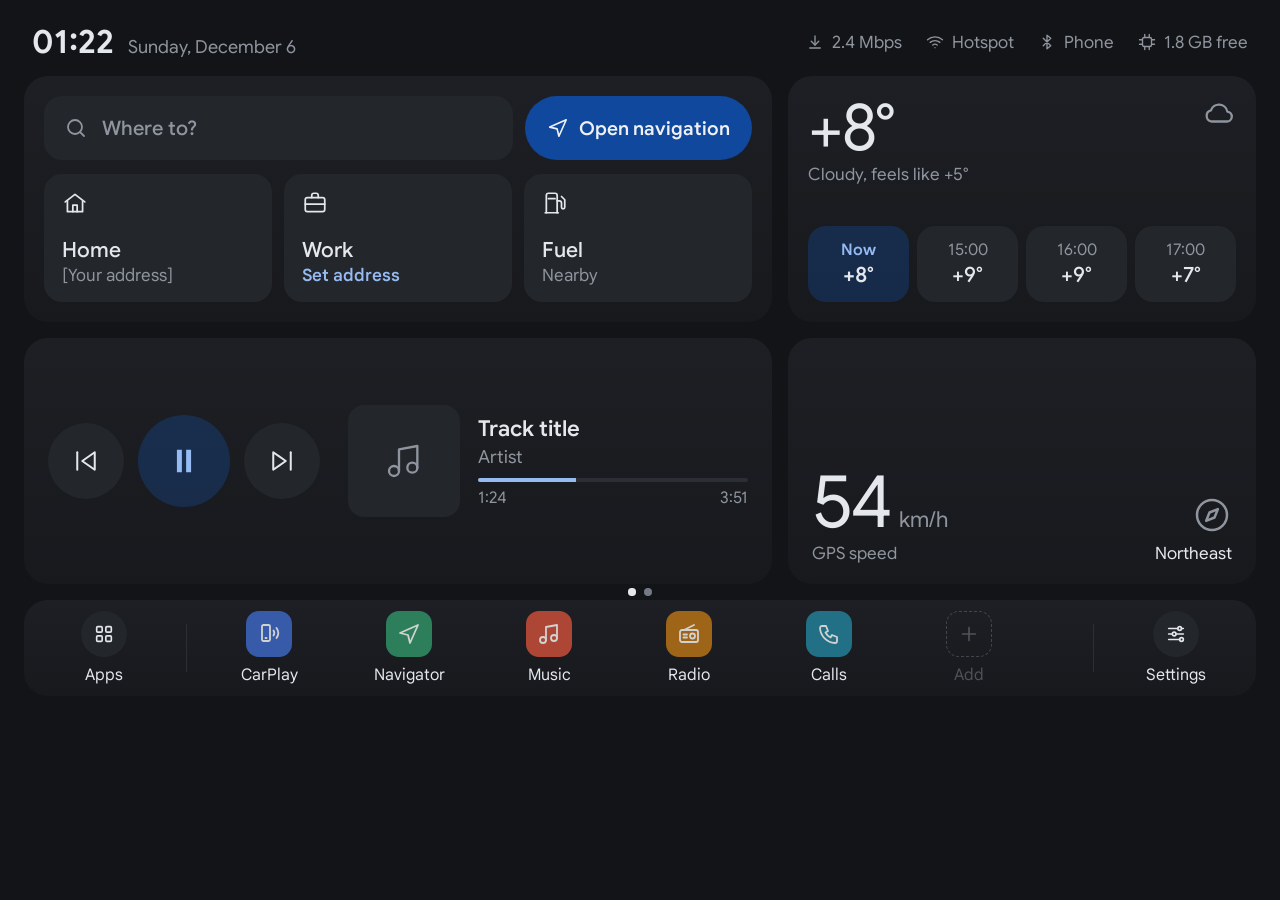
==== commit 934d7f1d: "launcher: ui 559 (ui-ed292741614a.zip), apk 15, from hu-launcher ec9bca703215" ====
--- a/launcher/preview/index.html
+++ b/launcher/preview/index.html
@@ -4,8 +4,8 @@
     <meta charset="utf-8" />
     <meta name="viewport" content="width=device-width, initial-scale=1" />
     <title>HU Launcher</title>
-    <script type="module" crossorigin src="./assets/index-Ck6O9UdY.js"></script>
-    <link rel="stylesheet" crossorigin href="./assets/index-DPMXFD3K.css">
+    <script type="module" crossorigin src="./assets/index-CrxS8muG.js"></script>
+    <link rel="stylesheet" crossorigin href="./assets/index-CWqDov-z.css">
   </head>
   <body>
     <!--
--- a/launcher/preview/assets/index-CWqDov-z.css
+++ b/launcher/preview/assets/index-CWqDov-z.css
@@ -0,0 +1 @@
+.grant-button{height:var(--touch-parked);box-sizing:border-box;border-radius:var(--radius-16);background:var(--color-accent-fill);color:var(--color-on-accent);font-family:inherit;font-size:var(--font-size-button);font-weight:var(--font-weight-button);white-space:nowrap;cursor:pointer;border:none;flex-shrink:0;align-items:center;padding:0 18px;display:inline-flex}.settings-screen{box-sizing:border-box;width:1280px;height:720px;padding:var(--space-24);gap:var(--space-16);background:var(--color-bg);color:var(--color-text);font-family:var(--font-sans);flex-direction:column;display:flex;position:relative;overflow:hidden}.screen-header{height:var(--touch-back-close);align-items:center;gap:var(--space-16);flex-shrink:0;display:flex}.screen-header__back{width:var(--touch-back-close);height:var(--touch-back-close);border-radius:var(--radius-field);background:var(--color-raised);color:var(--color-text);cursor:pointer;border:none;flex-shrink:0;justify-content:center;align-items:center;padding:0;display:flex}.screen-header__title{min-width:0;font-size:var(--font-size-screen-title);font-weight:var(--font-weight-screen-title);letter-spacing:-.01em;line-height:var(--leading-130);white-space:nowrap;text-overflow:ellipsis;flex-grow:1;margin:0;overflow:hidden}.settings-card{box-sizing:border-box;background:var(--surface-card);border:1px solid var(--color-card-border);border-radius:var(--radius-card);min-width:0;min-height:0;padding:var(--space-20);flex-direction:column;display:flex}.settings-card__title{font-size:var(--font-size-card-headline);font-weight:var(--font-weight-section-title);line-height:var(--leading-130);margin:0}.settings-row{box-sizing:border-box;border-radius:var(--radius-16);width:100%;min-height:72px;color:var(--color-text);padding:0 var(--space-16);align-items:center;gap:var(--space-16);text-align:left;cursor:pointer;background:0 0;border:1px solid #0000;flex-shrink:0;font-family:inherit;transition:background-color .2s;display:flex}.settings-row[aria-current]{background:var(--color-raised);border-color:#96bbf273}[data-theme=sunny] .settings-row[aria-current]{border-color:#0b469973}.settings-row__icon{border-radius:var(--radius-field);background:var(--color-raised);width:44px;height:44px;color:var(--color-text);flex-shrink:0;justify-content:center;align-items:center;display:flex}.settings-row__text{flex-direction:column;flex-grow:1;gap:2px;min-width:0;display:flex}.settings-row__title{font-size:var(--font-size-body);font-weight:var(--font-weight-body);line-height:var(--leading-130);white-space:nowrap;text-overflow:ellipsis;overflow:hidden}.settings-row__summary{font-size:var(--font-size-caption);color:var(--color-text-secondary);line-height:var(--leading-130);white-space:nowrap;text-overflow:ellipsis;overflow:hidden}.settings-row__chevron{color:var(--color-icon);flex-shrink:0;display:flex}.segmented{border-radius:var(--radius-field);background:#101216;gap:6px;padding:6px;display:flex}[data-theme=sunny] .segmented{background:var(--color-raised)}[data-theme=sunny] .segmented__option[aria-checked=true]{background:var(--color-card)}.segmented__option{min-width:0;padding:4px var(--space-8);border-radius:var(--radius-button);color:var(--color-text-secondary);cursor:pointer;background:0 0;border:none;flex:1 1 0;font-family:inherit;transition:background-color .2s,color .2s}.segmented__option[aria-checked=true]{background:var(--color-raised);color:var(--color-text)}.segmented--large .segmented__option{min-height:var(--touch-back-close);font-size:var(--font-size-body);font-weight:var(--font-weight-body)}.segmented--small .segmented__option{min-height:var(--touch-parked);font-size:var(--font-size-button);font-weight:var(--font-weight-button);line-height:1.2}.toggle-row{width:100%;min-height:var(--touch-back-close);box-sizing:border-box;border-radius:var(--radius-16);color:var(--color-text);padding:0 var(--space-4);justify-content:space-between;align-items:center;gap:var(--space-16);text-align:left;cursor:pointer;background:0 0;border:none;font-family:inherit;display:flex}.toggle-row--hint{min-height:var(--touch-frequent)}.toggle-row__title{font-size:var(--font-size-body);font-weight:var(--font-weight-body)}.toggle{border-radius:var(--radius-16);background:var(--color-accent-fill);flex-shrink:0;width:56px;height:32px;position:relative}.toggle__knob{background:var(--color-text);border-radius:50%;width:26px;height:26px;position:absolute;top:3px;left:27px}[data-theme=sunny] .toggle__knob{background:var(--color-on-accent)}.toggle-row[aria-checked=false] .toggle{background:var(--color-line)}.toggle-row[aria-checked=false] .toggle__knob{background:var(--color-text-secondary);left:3px}:where(:root[data-reduced-motion]) .settings-row,:where(:root[data-reduced-motion]) .segmented__option{transition:none}.settings-columns{gap:var(--space-16);flex-grow:1;grid-template-columns:minmax(0,1fr) minmax(0,1fr);min-height:0;display:grid}.settings-card--list{padding:var(--space-12);gap:var(--space-4);overflow-y:auto}.settings-card--list::-webkit-scrollbar{display:none}.settings-card--section{gap:18px}.settings-group{gap:var(--space-8);flex-direction:column;display:flex}.settings-group--accent{gap:var(--space-4)}.settings-group__label{font-size:var(--font-size-caption);color:var(--color-text-secondary)}.accents{gap:var(--space-8);display:flex}.accent{border-radius:var(--radius-16);min-width:0;min-height:88px;color:var(--color-text-secondary);font-family:inherit;font-size:var(--font-size-caption);cursor:pointer;background:0 0;border:none;flex-direction:column;flex:1 1 0;justify-content:center;align-items:center;gap:10px;font-weight:500;display:flex}.accent[aria-pressed=true]{color:var(--color-text)}.accent__swatch{border-radius:50%;width:36px;height:36px}.accent[aria-pressed=true] .accent__swatch{box-shadow:0 0 0 3px var(--color-bg), 0 0 0 5px var(--color-accent-text)}.settings-divider{background:var(--color-line);flex-shrink:0;height:1px}.settings-toggles{gap:var(--space-4);flex-direction:column;display:flex}.alert-region__left{gap:var(--space-16);flex-direction:column;min-width:0;min-height:0;display:flex}.alert-region__title{font-size:var(--font-size-section-title);font-weight:var(--font-weight-section-title);margin:0}.alert-region__how{gap:var(--space-8)}.alert-region__modes,.alert-region__list{gap:var(--space-8);flex-direction:column;display:flex}.alert-region__list{min-height:0;overflow-y:auto}.alert-region__list::-webkit-scrollbar{display:none}.alert-region__list>.radio-row{flex-shrink:0}.radio-row{box-sizing:border-box;width:100%;min-height:76px;padding:var(--space-8) var(--space-16);border-radius:var(--radius-16);color:var(--color-text);align-items:center;gap:var(--space-16);text-align:left;cursor:pointer;background:0 0;border:none;font-family:inherit;transition:background-color .2s;display:flex}.radio-row--place{min-height:72px;padding-top:6px;padding-bottom:6px}.radio-row[aria-checked=true]{background:var(--color-raised)}.radio-row__ring{box-sizing:border-box;border:2px solid var(--color-icon);border-radius:50%;flex-shrink:0;justify-content:center;align-items:center;width:28px;height:28px;transition:border-color .2s;display:flex}.radio-row__dot{background:var(--color-accent-text);opacity:0;border-radius:50%;width:14px;height:14px;transition:opacity .2s,transform .2s;transform:scale(.4)}.radio-row[aria-checked=true] .radio-row__ring{border-color:var(--color-accent-text)}.radio-row[aria-checked=true] .radio-row__dot{opacity:1;transform:none}.radio-row__text{flex-direction:column;gap:2px;min-width:0;display:flex}.radio-row__title{font-size:var(--font-size-body);font-weight:var(--font-weight-body)}.radio-row--place .radio-row__title{white-space:nowrap;text-overflow:ellipsis;overflow:hidden}.radio-row__sub{font-size:var(--font-size-caption);line-height:var(--leading-130);color:var(--color-text-secondary)}.alert-region__note{border-radius:var(--radius-button);background:var(--color-warn-tint);color:var(--color-warn);font-size:var(--font-size-caption);line-height:var(--leading-135);align-items:center;gap:10px;padding:10px 14px;display:flex}.alert-region__note svg{flex-shrink:0}.alert-region__note-text{min-width:0}.alert-region__grant{justify-content:space-between;align-items:center;gap:var(--space-12);display:flex}.alert-region__grant-text{min-width:0;font-size:var(--font-size-caption);line-height:var(--leading-135);color:var(--color-text-secondary)}.alert-region__notices{gap:2px}.alert-region__title--notices{margin-bottom:6px}.alert-region .toggle-row{min-height:60px;padding:0 var(--space-16);transition:background-color .2s}.alert-region .toggle-row__title{min-width:0;font-weight:var(--font-weight-caption);line-height:var(--leading-130)}.alert-region .toggle{transition:background-color .2s}.alert-region .toggle__knob{transition:left .2s,background-color .2s}.alert-region__places{gap:var(--space-12);transition:opacity .2s}.alert-region__places[data-mode=auto]{opacity:.45}.alert-region__places-head{gap:var(--space-4);flex-direction:column;display:flex}.alert-region__hint{font-size:var(--font-size-caption);color:var(--color-text-secondary)}.alert-region__search-form{display:contents}.alert-region__search{height:var(--touch-frequent);box-sizing:border-box;border:1px solid var(--color-line);border-radius:var(--radius-field);background:var(--color-raised);color:var(--color-text-secondary);align-items:center;gap:var(--space-12);flex-shrink:0;padding:0 18px;display:flex}.alert-region__search-input{min-width:0;height:100%;color:var(--color-text);font-family:inherit;font-size:var(--font-size-body);font-weight:var(--font-weight-caption);background:0 0;border:none;outline:none;flex-grow:1}.alert-region__search-input::placeholder{color:var(--color-text-secondary);opacity:1}:where(:root[data-reduced-motion]) .radio-row,:where(:root[data-reduced-motion]) .radio-row__ring,:where(:root[data-reduced-motion]) .radio-row__dot,:where(:root[data-reduced-motion]) .alert-region .toggle-row,:where(:root[data-reduced-motion]) .alert-region .toggle,:where(:root[data-reduced-motion]) .alert-region .toggle__knob,:where(:root[data-reduced-motion]) .alert-region__places{transition:none}.alerts-map{--map-none-fill:#202328;--map-none-stroke:#363a42;--map-warn-rgb:235, 192, 122;--map-crit-rgb:238, 156, 138;--map-outline:var(--color-text);--map-fade-top:28, 30, 34;--map-fade-bottom:24, 26, 30}[data-theme=sunny] .alerts-map{--map-none-fill:var(--color-raised);--map-none-stroke:var(--color-line);--map-warn-rgb:107, 61, 0;--map-crit-rgb:154, 28, 16;--map-fade-top:255, 255, 255;--map-fade-bottom:247, 248, 250}.alerts-map__titles{flex-direction:column;flex-grow:1;gap:2px;min-width:0;display:flex}.alerts-map .screen-header__title{line-height:normal}.alerts-map__updated{font-size:var(--font-size-status);font-weight:var(--font-weight-caption);color:var(--color-text-secondary)}.alerts-map__updated[data-stale]{color:var(--color-warn)}.alerts-map__body{gap:var(--space-16);flex-grow:1;min-height:0;display:flex}.alerts-map__map,.alerts-map__legend,.alerts-map__list-card{box-sizing:border-box;background:var(--surface-card);border:1px solid var(--color-card-border);border-radius:var(--radius-card)}.alerts-map__map{min-width:0;padding:var(--space-20);flex-grow:1;justify-content:center;align-items:center;display:flex;position:relative}.alerts-map__svg{max-width:100%;height:auto;display:block}.map-region{stroke-width:1px;stroke-linejoin:round}.map-region--none{fill:var(--map-none-fill);stroke:var(--map-none-stroke)}.map-region--drones{fill:rgba(var(--map-warn-rgb), .5);stroke:rgba(var(--map-warn-rgb), .9)}.map-region--missile{fill:rgba(var(--map-crit-rgb), .55);stroke:rgba(var(--map-crit-rgb), .95)}.map-region--partial{fill:rgba(var(--map-warn-rgb), .18);stroke:rgba(var(--map-warn-rgb), .75);stroke-dasharray:4 3}.map-region-outline{fill:none;stroke:var(--map-outline);stroke-width:2.5px;stroke-linejoin:round;pointer-events:none}.alerts-map__demo{right:var(--space-16);top:var(--space-16);box-sizing:border-box;height:30px;padding:0 var(--space-12);color:var(--color-text-secondary);font-size:var(--font-size-status);font-weight:var(--font-weight-caption);border:1px dashed #ffffff2e;border-radius:15px;align-items:center;display:flex;position:absolute}[data-theme=sunny] .alerts-map__demo{border-color:var(--color-card-border)}.alerts-map__side{gap:var(--space-16);flex-direction:column;flex-shrink:0;width:360px;min-height:0;display:flex}.alerts-map__legend{padding:var(--space-16) var(--space-20);gap:var(--space-4);flex-direction:column;display:flex}.alerts-map__legend-row{align-items:center;gap:var(--space-12);min-height:32px;display:flex}.alerts-map__swatch{box-sizing:border-box;border:1.5px solid;border-radius:6px;flex-shrink:0;width:22px;height:22px}.alerts-map__swatch--missile{background:rgba(var(--map-crit-rgb), .55);border-color:rgba(var(--map-crit-rgb), .95)}.alerts-map__swatch--drones{background:rgba(var(--map-warn-rgb), .5);border-color:rgba(var(--map-warn-rgb), .9)}.alerts-map__swatch--partial{background:rgba(var(--map-warn-rgb), .18);border-color:rgba(var(--map-warn-rgb), .75);border-style:dashed}.alerts-map__swatch--none{background:var(--map-none-fill);border-color:var(--map-none-stroke)}.alerts-map__legend-label{min-width:0;font-size:var(--font-size-button);font-weight:var(--font-weight-caption);line-height:var(--leading-125)}.alerts-map__list-card{min-height:0;padding:var(--space-16) var(--space-12) var(--space-12);flex-direction:column;flex-grow:1;gap:6px;display:flex;overflow:hidden}.alerts-map__head{margin:0 var(--space-8);font-size:var(--font-size-section-title);font-weight:var(--font-weight-section-title);line-height:var(--leading-125)}.alerts-map__list-box{flex-grow:1;min-height:0;position:relative}.alerts-map__list{overscroll-behavior:contain;gap:var(--space-4);scrollbar-width:none;flex-direction:column;display:flex;position:absolute;inset:0;overflow-y:auto}.alerts-map__list::-webkit-scrollbar{display:none}.alerts-map__row{box-sizing:border-box;border-radius:var(--radius-button);width:100%;min-height:52px;color:var(--color-text);padding:var(--space-4) 10px;align-items:center;gap:var(--space-12);text-align:left;cursor:pointer;background:0 0;border:1px solid #0000;flex-shrink:0;font-family:inherit;transition:background-color .2s,border-color .2s;display:flex}.alerts-map__row[aria-pressed=true]{background:var(--color-raised);border-color:#e4e7eb59}[data-theme=sunny] .alerts-map__row[aria-pressed=true]{border-color:#0b0d1059}.alerts-map__dot{border-radius:50%;flex-shrink:0;width:10px;height:10px}.alerts-map__dot--missile{background:var(--color-crit)}.alerts-map__dot--drones,.alerts-map__dot--partial{background:var(--color-warn)}.alerts-map__row-text{flex-direction:column;gap:1px;min-width:0;display:flex}.alerts-map__row-name,.alerts-map__row-sub{white-space:nowrap;text-overflow:ellipsis;overflow:hidden}.alerts-map__row-name{font-size:var(--font-size-button);font-weight:var(--font-weight-button)}.alerts-map__row-sub{font-size:var(--font-size-status);font-weight:var(--font-weight-caption);color:var(--color-text-secondary)}.alerts-map__fade{pointer-events:none;opacity:0;transition:opacity .22s;position:absolute;left:0;right:0}.alerts-map__fade[data-on]{opacity:1}.alerts-map__fade--top{background:linear-gradient(180deg, rgb(var(--map-fade-top)) 0%, rgba(var(--map-fade-top), .85) 35%, rgba(var(--map-fade-top), 0) 100%);height:36px;top:0}.alerts-map__fade--bottom{background:linear-gradient(0deg, rgb(var(--map-fade-bottom)) 0%, rgba(var(--map-fade-bottom), .85) 35%, rgba(var(--map-fade-bottom), 0) 100%);height:44px;bottom:0}:where(:root[data-reduced-motion]) .alerts-map__row,:where(:root[data-reduced-motion]) .alerts-map__fade{transition:none}.panel{box-sizing:border-box;background:var(--surface-card);border-radius:var(--radius-card);min-height:0}.office-card{min-width:0;padding:var(--space-20);border:1px solid var(--color-card-border);gap:var(--space-12);flex-direction:column;display:flex;overflow:hidden}.office-card__header{align-items:center;gap:var(--space-8);min-height:28px;display:flex}.office-card__icon{color:var(--color-text-lead);flex-shrink:0;display:flex}.office-card__title{min-width:0;font-size:var(--font-size-body);font-weight:var(--font-weight-body);line-height:var(--leading-130);white-space:nowrap;text-overflow:ellipsis;flex:0 auto;overflow:hidden}.office-card__title-detail{color:var(--color-text-secondary);font-weight:500}.office-card__spacer{flex:1 1 0;min-width:0}.office-card__status{flex:0 auto;justify-content:flex-end;min-width:0;display:flex}.status-chip{min-width:0;font-size:var(--font-size-status);font-weight:var(--font-weight-status);align-items:center;gap:7px;display:flex}.status-chip--ok{color:var(--color-ok)}.status-chip--info{color:var(--color-info)}.status-chip--warn{color:var(--color-warn)}.status-chip--crit{color:var(--color-crit)}.status-chip--lead{color:var(--color-text-lead)}.status-chip__mark{flex-shrink:0;display:flex}.status-chip__label{white-space:nowrap;text-overflow:ellipsis;overflow:hidden}.status-dot{width:var(--status-dot-size);height:var(--status-dot-size);background:currentColor;border-radius:50%;flex-shrink:0}.sparkline{flex-shrink:0;position:relative}.sparkline--accent{color:var(--color-accent-text)}.sparkline--warn{color:var(--color-warn)}.sparkline--crit{color:var(--color-crit)}.sparkline--muted{color:var(--color-text-secondary)}.sparkline svg{display:block;overflow:visible}.sparkline polyline{stroke:currentColor;stroke-width:2px;stroke-linecap:round;stroke-linejoin:round;stroke-opacity:var(--chart-line-opacity)}.sparkline--dashed polyline{stroke-dasharray:3 5}.sparkline__dot{width:var(--status-dot-size);height:var(--status-dot-size);margin:calc(var(--status-dot-size) / -2) 0 0 calc(var(--status-dot-size) / -2);background:currentColor;border-radius:50%;position:absolute}.office-stats{gap:var(--space-12);grid-template-columns:repeat(2,minmax(0,1fr));margin-top:auto;display:grid}.office-stat{flex-direction:column;gap:2px;min-width:0;display:flex}.office-stat__value{font-size:var(--font-size-body);color:var(--color-text);white-space:nowrap;font-weight:700}.office-stat__value--ok{color:var(--color-ok)}.office-stat__value--warn{color:var(--color-warn)}.office-stat__label{font-size:var(--font-size-status);color:var(--color-text-secondary);white-space:nowrap;text-overflow:ellipsis;overflow:hidden}.office-figure{font-size:var(--font-size-widget-number);font-weight:var(--font-weight-widget-number);line-height:var(--leading-100);letter-spacing:-.02em}.office-notice{flex-direction:column;flex-grow:1;justify-content:center;gap:6px;display:flex}.office-notice__headline{font-size:22px;font-weight:700}.office-notice__hint{font-size:var(--font-size-caption);color:var(--color-text-secondary)}.skeleton{--skeleton-light:#ffffff0f;background:var(--color-raised);flex-shrink:0;display:block;position:relative;overflow:hidden}.skeleton--line{background:var(--color-line)}[data-theme=sunny] .skeleton{--skeleton-light:var(--color-card)}.skeleton:after{content:"";background:linear-gradient(90deg, #fff0, var(--skeleton-light), #fff0);width:60%;position:absolute;top:0;bottom:0;left:0;transform:translate(-100%)}.skeleton-stat{flex-direction:column;gap:6px;display:flex}.skeleton-chip{padding-top:var(--space-4);display:block}:root[data-motion~=dots] .search-dots>span{animation:search-dot var(--motion-dots-duration) var(--ease-loop) infinite}.search-dots>span:nth-child(2){animation-delay:var(--motion-dots-stagger)}.search-dots>span:nth-child(3){animation-delay:calc(2 * var(--motion-dots-stagger))}@keyframes search-dot{0%,to{opacity:var(--motion-dots-opacity)}50%{opacity:1}}.skeleton:after{animation:skeleton-sheen var(--motion-skeleton-duration) var(--ease-loop) infinite;animation-delay:var(--skeleton-delay,0s)}@keyframes skeleton-sheen{0%{transform:translate(-100%)}to{transform:translate(183.333%)}}.home[data-swiping] .search-dots>span,.home[data-swiping] .skeleton:after{animation-play-state:paused}:where(:root[data-reduced-motion]) .search-dots>span,:where(:root[data-reduced-motion]) .skeleton:after,[data-driving] .search-dots>span,[data-driving] .skeleton:after{animation:none}.office-stale{color:var(--color-text-secondary);flex-direction:column;flex-grow:1;justify-content:center;gap:6px;display:flex}.office-stale__label{font-size:var(--font-size-status)}.office-stale__figure{font-size:26px;font-weight:700;line-height:var(--leading-125)}.office-stale__line{font-size:var(--font-size-caption)}.alerts-card__loading{justify-content:space-between;gap:var(--space-8);flex-direction:column;flex-grow:1;display:flex}.alerts-card__headline{font-size:22px;font-weight:700;line-height:var(--leading-125)}.alerts-card__hint{font-size:var(--font-size-caption);line-height:var(--leading-135);color:var(--color-warn)}.alerts-card--area{transition:box-shadow .9s ease-out,border-color .3s}.alerts-card--yellow{border-color:#ebc07a54}.alerts-card--red{border-color:#ee9c8a54}[data-theme=sunny] .alerts-card--yellow{border-color:#6b3d0054}[data-theme=sunny] .alerts-card--red{border-color:#9a1c1054}.alerts-card--ring{transition:box-shadow .25s ease-out,border-color .3s;box-shadow:0 0 0 8px #e6b56647}.alerts-card__chevron{color:var(--color-icon);display:flex}.alerts-card__layers{flex-grow:1;min-height:0;position:relative}.alerts-card__layer{transition:opacity .3s ease, transform .4s var(--ease-once);flex-direction:column;justify-content:space-between;gap:6px;display:flex;position:absolute;inset:0}.alerts-card__layer--alert{gap:var(--space-8)}.alerts-card__layer[aria-hidden=true]{opacity:0;pointer-events:none}.alerts-card__layer--calm[aria-hidden=true]{transform:translateY(-6px)}.alerts-card__layer--alert[aria-hidden=true]{transform:translateY(8px)}:where(:root[data-reduced-motion]) .alerts-card--area,:where(:root[data-reduced-motion]) .alerts-card--ring,:where(:root[data-reduced-motion]) .alerts-card__layer{transition:none}.alerts-card__group{flex-direction:column;gap:6px;display:flex}.alerts-card__group--alert{gap:var(--space-4)}.alerts-card__calm{align-items:center;gap:10px;font-size:26px;font-weight:700;display:flex}.alerts-card__dot{width:var(--space-12);height:var(--space-12);background:var(--color-ok);border-radius:6px}.alerts-card__community{min-width:0;font-size:var(--font-size-caption);color:var(--color-text-secondary);align-items:center;gap:6px;display:flex}.alerts-card__community svg{flex-shrink:0}.alerts-card__community-name{white-space:nowrap;text-overflow:ellipsis;min-width:0;overflow:hidden}.alerts-card__line{font-size:var(--font-size-caption);color:var(--color-text-secondary)}.alerts-card__updated{font-size:var(--font-size-status);line-height:var(--leading-135);color:var(--color-text-secondary)}.alerts-card__alert{font-size:var(--font-size-card-headline);font-weight:var(--font-weight-card-headline);color:var(--color-warn)}.alerts-card--red .alerts-card__alert{color:var(--color-crit)}.alerts-card__threat{font-size:var(--font-size-button);line-height:var(--leading-130)}.alerts-card__button{height:var(--touch-back-close);box-sizing:border-box;padding:0 var(--space-20);border-radius:var(--radius-field);background:var(--color-raised);color:var(--color-text);font-family:inherit;font-size:var(--font-size-body);font-weight:var(--font-weight-body);white-space:nowrap;cursor:pointer;border:none;flex-shrink:0;justify-content:center;align-items:center;gap:10px;display:flex}.alerts-card__body{justify-content:space-between;gap:var(--space-8);flex-direction:column;flex-grow:1;min-height:0;display:flex}.alerts-card__body--centred{justify-content:center}.alerts-card__calm--small{font-size:var(--font-size-card-headline)}.alerts-card__uncertain{font-size:var(--font-size-caption);line-height:var(--leading-130);color:var(--color-warn)}.alerts-card__others{font-size:var(--font-size-caption);line-height:var(--leading-130);color:var(--color-crit);white-space:nowrap;text-overflow:ellipsis;overflow:hidden}.alerts-card__warn-mark{vertical-align:-2px;margin-right:6px;display:inline-flex}.alerts-card__gps{font-weight:var(--font-weight-body)}.alerts-card__stale{font-size:var(--font-size-card-headline);font-weight:var(--font-weight-card-headline);line-height:1.2}.alerts-card__stale-hint{font-size:var(--font-size-caption);line-height:var(--leading-135);color:var(--color-warn)}.calendar-card{grid-area:1/1/auto/span 2}.calendar-card__next{align-items:center;gap:var(--space-20);flex-grow:1;min-height:0;display:flex}.calendar-card__meeting{flex-direction:column;flex-grow:1;gap:6px;min-width:0;display:flex}.calendar-card__title{font-size:var(--font-size-card-headline);font-weight:var(--font-weight-card-headline);line-height:var(--leading-130);white-space:nowrap;text-overflow:ellipsis;overflow:hidden}.calendar-card__meta{font-size:var(--font-size-caption);color:var(--color-text-secondary);white-space:nowrap;text-overflow:ellipsis;overflow:hidden}.calendar-card__actions{gap:var(--space-8);flex-direction:column;flex-shrink:0;width:200px;display:flex}.calendar-card__button{box-sizing:border-box;width:100%;height:60px;padding:0 var(--space-20);border-radius:var(--radius-field);font-family:inherit;font-size:var(--font-size-body);font-weight:var(--font-weight-body);white-space:nowrap;cursor:pointer;border:none;justify-content:center;align-items:center;gap:10px;display:flex}.calendar-card__button svg{flex-shrink:1;min-width:0}.calendar-card__button--join{background:var(--color-accent-fill);color:var(--color-on-accent)}.calendar-card__button--open{background:var(--color-raised);color:var(--color-text)}.calendar-card__later{padding-top:var(--space-12);border-top:1px solid var(--color-line);gap:var(--space-16);grid-template-columns:repeat(2,minmax(0,1fr));display:grid}.calendar-card__item{align-items:baseline;gap:10px;min-width:0;display:flex}.calendar-card__time{font-size:var(--font-size-caption);font-weight:700}.calendar-card__item-title{min-width:0;font-size:var(--font-size-caption);color:var(--color-text-secondary);white-space:nowrap;text-overflow:ellipsis;overflow:hidden}.calendar-card__skeleton-meeting{flex-direction:column;flex-grow:1;gap:10px;display:flex}.idle{color:#e4e7eb;width:1280px;height:720px;font-family:var(--font-sans);cursor:pointer;background:#000;position:relative;overflow:hidden}.idle__drift{box-sizing:border-box;flex-direction:column;justify-content:space-between;padding:64px 80px;display:flex;position:absolute;inset:0}.idle__time{gap:var(--space-4);flex-direction:column;display:flex}.idle__clock{font-size:200px;font-weight:400;line-height:var(--leading-100);letter-spacing:-.04em;color:#c9cdd3;font-variant-numeric:tabular-nums}.idle__date{font-size:var(--font-size-screen-title);color:#8f959e}.idle__lines{grid-template-columns:repeat(2,minmax(0,1fr));gap:18px 40px;display:grid}.idle__line{align-items:center;gap:var(--space-12);color:#aeb3bb;font-size:22px;display:flex}.idle__line svg{flex-shrink:0}.idle__line--ok{color:#7fbfb5}.idle__line--warn{color:#ebc07a}.idle__line--crit,.idle__alert-others{color:#ee9c8a}.idle__alert-others{align-items:center;gap:var(--space-12);font-size:22px;display:flex}.idle__hint{font-size:var(--font-size-button);color:#8f959e}.idle--alert{box-sizing:border-box;background:radial-gradient(80% 70% at 30% 40%,#e8907d29,#e8907d00 70%),#120c0b;flex-direction:column;justify-content:space-between;padding:56px 80px;display:flex}.idle--yellow{background:radial-gradient(80% 70% at 30% 40%,#e6b56629,#e6b56600 70%),#120c0b}.idle__clock-small{font-size:36px;font-weight:var(--font-weight-section-title);color:#c9cdd3;font-variant-numeric:tabular-nums}.idle__alert{flex-direction:column;gap:14px;display:flex}.idle__siren{color:#ee9c8a;display:flex}.idle__alert-title{font-size:var(--font-size-detail-number);font-weight:var(--font-weight-detail-number);color:#ee9c8a;line-height:1.05}.idle--yellow .idle__siren,.idle--yellow .idle__alert-title{color:#ebc07a}.idle__alert-sub{font-size:var(--font-size-screen-title)}.idle__actions{display:flex}.idle__shelters{box-sizing:border-box;height:76px;padding:0 var(--space-20);border-radius:var(--radius-field);color:#e4e7eb;font-family:inherit;font-size:var(--font-size-body);font-weight:var(--font-weight-body);white-space:nowrap;cursor:pointer;background:#23262b;border:none;justify-content:center;align-items:center;gap:10px;display:flex}@keyframes idle-drift{0%,to{transform:translate(0)}33%{transform:translate(6px,4px)}67%{transform:translate(-4px,6px)}}[data-anim=drift]{animation:idle-drift var(--motion-drift-duration) var(--ease-loop) infinite}:root{--detail-ok-area:#8fd6ca1a;--detail-ok-band:#8fd6ca14;--detail-ok-swatch:#8fd6ca40;--detail-info-bar:#96bbf2b3;--detail-crit-band:#e8907d1f}[data-theme=sunny]{--detail-ok-area:#00594a1a;--detail-ok-band:#00594a14;--detail-ok-swatch:#00594a40;--detail-info-bar:#0b4699b3;--detail-crit-band:#9a1c101f}.detail-screen{box-sizing:border-box;width:1280px;height:720px;padding:var(--space-24);gap:var(--space-16);background:var(--color-bg);color:var(--color-text);font-family:var(--font-sans);flex-direction:column;display:flex;position:relative;overflow:hidden}.detail-columns{gap:var(--space-16);flex-grow:1;min-height:0;display:grid}.detail-columns--narrow-wide{grid-template-columns:minmax(0,.75fr) minmax(0,1.25fr)}.detail-stack{gap:var(--space-16);grid-template-rows:auto minmax(0,1fr);min-width:0;min-height:0;display:grid}.detail-stack--grow-first{grid-template-rows:minmax(0,1fr) auto}.detail-card{box-sizing:border-box;background:var(--surface-card);border:1px solid var(--color-card-border);border-radius:var(--radius-card);min-width:0;min-height:0;padding:var(--space-20);gap:var(--space-12);flex-direction:column;display:flex}.detail-card__head{justify-content:space-between;align-items:center;gap:var(--space-12);display:flex}.detail-card__title{font-size:var(--font-size-section-title);font-weight:var(--font-weight-section-title);line-height:var(--leading-130);margin:0}.detail-number{font-size:var(--font-size-detail-number);font-weight:var(--font-weight-detail-number);line-height:var(--leading-100);letter-spacing:-.03em;font-variant-numeric:tabular-nums}.detail-number--warn{color:var(--color-warn)}.detail-number--stale{color:var(--color-text-secondary)}.detail-figure{font-variant-numeric:tabular-nums;font-size:26px;font-weight:700}.detail-footnote{border-top:1px solid var(--color-line);padding-top:var(--space-12);font-size:var(--font-size-caption);color:var(--color-text-lead);align-items:flex-start;gap:10px;margin-top:auto;line-height:1.4;display:flex}.detail-footnote__icon{color:var(--color-text-secondary);flex-shrink:0;display:flex}.eco-detail__estimate{font-size:var(--font-size-body);color:var(--color-text-secondary)}.eco-detail__bar{height:var(--space-12);background:var(--color-line);border-radius:6px;overflow:hidden}.eco-detail__fill{background:var(--color-ok-progress);border-radius:6px;height:100%}.eco-detail__fill--onBattery{background:var(--color-text-secondary)}.eco-detail__fill--low{background:var(--color-warn)}.eco-detail__flows{gap:var(--space-12);grid-template-columns:repeat(2,minmax(0,1fr));padding-top:6px;display:grid}.eco-detail__flow{flex-direction:column;gap:2px;display:flex}.eco-detail__flow-label{font-size:var(--font-size-status);color:var(--color-text-secondary)}.eco-detail__flow-value{font-variant-numeric:tabular-nums;font-size:26px;font-weight:700}.eco-detail__flow-value--ok{color:var(--color-ok)}.eco-detail__ports{gap:14px var(--space-24);grid-template-columns:repeat(2,minmax(0,1fr));display:grid}.eco-detail__port{flex-direction:column;gap:6px;display:flex}.eco-detail__port-row{align-items:center;gap:10px;display:flex}.eco-detail__port-icon{color:var(--color-text-lead);flex-shrink:0;display:flex}.eco-detail__port-label{min-width:0;font-size:var(--font-size-button);white-space:nowrap;text-overflow:ellipsis;flex-grow:1;overflow:hidden}.eco-detail__port-watts{font-size:var(--font-size-button);font-weight:var(--font-weight-button);font-variant-numeric:tabular-nums;flex-shrink:0}.eco-detail__port-watts--off{color:var(--color-text-secondary)}.eco-detail__port-bar{height:var(--space-8);border-radius:var(--space-4);background:var(--color-line);overflow:hidden}.eco-detail__port-fill{border-radius:var(--space-4);background:var(--color-ok-progress);height:100%}.eco-detail__legend{align-items:center;gap:var(--space-8);font-size:var(--font-size-status);color:var(--color-ok);display:flex}.eco-detail__legend-swatch{border-radius:var(--space-4);background:var(--detail-ok-swatch);width:14px;height:14px}.eco-detail__chart-box,.detail-chart-box{flex-grow:1;align-items:flex-end;min-height:0;display:flex}.eco-detail__chart{display:block}.eco-detail__chart-band{fill:var(--detail-ok-band)}.eco-detail__chart-grid{stroke:var(--color-line);stroke-width:1px}.eco-detail__chart-area{fill:var(--detail-ok-area)}.eco-detail__chart-line{fill:none;stroke:var(--color-ok);stroke-width:3px;stroke-linejoin:round;stroke-linecap:round}.eco-detail__chart-time{fill:var(--color-text-secondary);font-family:var(--font-sans);font-size:14px}.sl-detail__down{align-items:center;gap:var(--space-8);display:flex}.sl-detail__arrow{color:var(--color-text-lead);display:flex}.sl-detail__unit{padding-bottom:var(--space-8);font-size:var(--font-size-section-title);color:var(--color-text-secondary);align-self:flex-end}.sl-detail__pair{gap:var(--space-12);grid-template-columns:repeat(2,minmax(0,1fr));display:grid}.sl-detail__stat{flex-direction:column;gap:2px;display:flex}.sl-detail__stat-label{font-size:var(--font-size-status);color:var(--color-text-secondary)}.sl-detail__searching{font-size:var(--font-size-card-headline);font-weight:var(--font-weight-card-headline)}.sl-detail__last{font-size:var(--font-size-caption);color:var(--color-text-secondary)}.sl-detail__facts{border-top:1px solid var(--color-line);padding-top:var(--space-12);flex-direction:column;gap:10px;margin-top:auto;display:flex}.sl-detail__fact{justify-content:space-between;gap:var(--space-12);font-size:var(--font-size-button);display:flex}.sl-detail__fact-label{color:var(--color-text-secondary)}.sl-detail__fact-label--fixed{flex-shrink:0}.sl-detail__fact-value{font-weight:var(--font-weight-button)}.sl-detail__fact-value--right{text-align:right}.sl-detail__power{align-items:center;gap:var(--space-8);font-size:var(--font-size-caption);color:var(--color-text-lead);display:flex}.sl-detail__chart{display:block}.sl-detail__band{fill:var(--detail-crit-band)}.sl-detail__bar{fill:var(--detail-info-bar)}.sl-detail__bar--trouble{fill:var(--color-crit)}.sl-detail__outages-head{justify-content:space-between;align-items:baseline;gap:var(--space-12);display:flex}.sl-detail__outages-sum{font-size:var(--font-size-caption);color:var(--color-text-secondary)}.sl-detail__outage-list{flex-direction:column;display:flex}.sl-detail__outage{min-height:var(--touch-parked);border-bottom:1px solid var(--color-line);align-items:center;gap:14px;display:flex}.sl-detail__outage:last-child{border-bottom:none}.sl-detail__outage-time{width:var(--touch-back-close);font-size:var(--font-size-button);font-weight:var(--font-weight-button);font-variant-numeric:tabular-nums;flex-shrink:0}.sl-detail__outage-cause{min-width:0;font-size:var(--font-size-button);white-space:nowrap;text-overflow:ellipsis;flex-grow:1;overflow:hidden}.sl-detail__outage-length{font-size:var(--font-size-caption);color:var(--color-text-secondary);font-variant-numeric:tabular-nums;flex-shrink:0}.detail-columns--wide-narrow{grid-template-columns:minmax(0,1.1fr) minmax(0,.9fr)}.cal-detail__date{font-size:var(--font-size-body);color:var(--color-text-secondary);white-space:nowrap;flex-shrink:0}.cal-detail__day{padding:var(--space-12)}.cal-detail__list{gap:var(--space-4);flex-direction:column;min-height:0;display:flex;overflow-y:auto}.cal-detail__row{box-sizing:border-box;width:100%;min-height:76px;padding:0 var(--space-16);border-radius:var(--radius-16);color:var(--color-text);align-items:center;gap:var(--space-16);text-align:left;cursor:pointer;background:0 0;border:1px solid #0000;flex-shrink:0;font-family:inherit;display:flex}.cal-detail__row[data-past]{color:var(--color-text-secondary)}.cal-detail__row[aria-pressed=true]{background:var(--color-accent-tint);border-color:#96bbf273}[data-theme=sunny] .cal-detail__row[aria-pressed=true]{border-color:#0b469973}.cal-detail__time{width:var(--touch-frequent);font-size:var(--font-size-section-title);font-variant-numeric:tabular-nums;flex-shrink:0;font-weight:700}.cal-detail__text{flex-direction:column;flex-grow:1;gap:2px;min-width:0;display:flex}.cal-detail__title{font-size:var(--font-size-body);font-weight:var(--font-weight-body);line-height:var(--leading-130);white-space:nowrap;text-overflow:ellipsis;overflow:hidden}.cal-detail__place{font-size:var(--font-size-caption);line-height:var(--leading-130);color:var(--color-text-secondary);white-space:nowrap;text-overflow:ellipsis;overflow:hidden}.cal-detail__row[aria-pressed=true] .cal-detail__place{color:var(--color-text-lead)}.cal-detail__when{flex-shrink:0}.cal-detail__past{font-size:var(--font-size-status);color:var(--color-text-secondary)}.cal-detail__chip{font-size:var(--font-size-status);font-weight:var(--font-weight-status);white-space:nowrap;align-items:center;gap:7px;display:flex}.cal-detail__chip--soon{color:var(--color-accent-text)}.cal-detail__chip--live{color:var(--color-crit)}.cal-detail__chip-mark{flex-shrink:0;display:flex}.cal-detail__name{font-size:var(--font-size-screen-title);font-weight:var(--font-weight-screen-title);line-height:var(--leading-125)}.cal-detail__range{font-size:var(--font-size-body);font-weight:var(--font-weight-body);color:var(--color-accent-text)}.cal-detail__range--past{color:var(--color-text-secondary)}.cal-detail__meta{font-size:var(--font-size-button);color:var(--color-text-secondary)}.cal-detail__agenda{flex-direction:column;gap:6px;padding-top:6px;display:flex}.cal-detail__label{font-size:var(--font-size-status);color:var(--color-text-secondary)}.cal-detail__agenda-text{font-size:var(--font-size-body);line-height:1.4}.cal-detail__people{align-items:center;gap:var(--space-12);padding-top:6px;display:flex}.cal-detail__faces{display:flex}.cal-detail__face{border:3px solid var(--color-card);width:40px;height:40px;font-size:var(--font-size-status);color:var(--color-bg);border-radius:20px;flex-shrink:0;justify-content:center;align-items:center;margin-left:-10px;font-weight:700;display:flex}.cal-detail__face:first-child{margin-left:0}.cal-detail__face--0{background:var(--color-ok)}.cal-detail__face--1{background:var(--color-info)}.cal-detail__face--2{background:var(--color-warn)}.cal-detail__face--3{background:var(--color-crit)}.cal-detail__more{font-size:var(--font-size-caption);color:var(--color-text-secondary)}.cal-detail__actions{gap:10px;margin-top:auto;display:flex}.cal-detail__join,.cal-detail__audio{height:var(--touch-frequent);box-sizing:border-box;padding:0 var(--space-20);border-radius:var(--radius-field);font-family:inherit;font-size:var(--font-size-body);font-weight:var(--font-weight-body);white-space:nowrap;cursor:pointer;border:none;flex-grow:1;justify-content:center;align-items:center;gap:10px;display:flex}.cal-detail__join{background:var(--color-accent-fill);color:var(--color-on-accent)}.cal-detail__audio{background:var(--color-raised);color:var(--color-text)}.cc-detail__body{flex-direction:column;flex-grow:1;gap:14px;min-height:0;display:flex}.cc-detail__list{flex-direction:column;gap:14px;min-height:0;display:flex;overflow-y:auto}.cc-detail__session{background:var(--color-raised);min-width:0;padding:var(--space-16) 18px;gap:var(--space-8);border:1px solid #0000;border-radius:20px;flex-direction:column;flex-shrink:0;display:flex}[data-theme=sunny] .cc-detail__session{background:var(--color-card);border-color:var(--color-card-border)}.cc-detail__session--waiting{background:var(--color-warn-tint);border-color:#ebc07a54}[data-theme=sunny] .cc-detail__session--waiting{background:var(--color-warn-tint);border-color:#6b3d0054}.cc-detail__head{justify-content:space-between;align-items:center;gap:var(--space-12);display:flex}.cc-detail__project{white-space:nowrap;text-overflow:ellipsis;min-width:0;font-size:22px;font-weight:700;overflow:hidden}.cc-detail__label{font-size:var(--font-size-status);color:var(--color-text-secondary)}.cc-detail__event{font-size:var(--font-size-body);line-height:1.4}.cc-detail__notice{flex-grow:1;display:flex}.cc-detail__note{font-size:var(--font-size-caption);color:var(--color-text-secondary);align-items:center;gap:10px;margin-top:auto;display:flex}.conn__columns{grid-template-columns:minmax(0,.9fr) minmax(0,1.1fr)}.conn__server,.conn__pairing{gap:14px}.conn__server-head{align-items:center;gap:14px;display:flex}.conn__server-tile{width:var(--touch-parked);height:var(--touch-parked);color:var(--color-ok);background:#7fcfc31f;border-radius:22px;flex-shrink:0;justify-content:center;align-items:center;display:flex}[data-theme=sunny] .conn__server-tile{background:#00594a1f}.conn__server-tile--warn,[data-theme=sunny] .conn__server-tile--warn{background:var(--color-warn-tint);color:var(--color-warn)}.conn__server-name{flex-direction:column;gap:2px;min-width:0;display:flex}.conn__server-title{font-size:var(--font-size-card-headline);font-weight:var(--font-weight-card-headline)}.conn__address{flex-direction:column;gap:6px;display:flex}.conn__label{font-size:var(--font-size-caption);color:var(--color-text-secondary)}.conn__field{box-sizing:border-box;border-radius:var(--radius-16);background:var(--color-raised);height:60px;font-size:var(--font-size-body);font-variant-numeric:tabular-nums;align-items:center;padding:0 18px;display:flex}.conn__actions{flex-direction:column;gap:10px;margin-top:auto;display:flex}.conn__repair{box-sizing:border-box;height:60px;padding:0 var(--space-20);border-radius:var(--radius-field);background:var(--color-raised);color:var(--color-text);font-family:inherit;font-size:var(--font-size-body);font-weight:var(--font-weight-body);white-space:nowrap;cursor:pointer;border:none;justify-content:center;align-items:center;gap:10px;display:flex}.conn__unpair{height:var(--touch-back-close);border-radius:var(--radius-16);color:var(--color-crit);font-family:inherit;font-size:var(--font-size-button);font-weight:var(--font-weight-button);cursor:pointer;background:0 0;border:none}.conn__pairing-head{justify-content:space-between;align-items:center;gap:var(--space-12);display:flex}.conn__pairing-title{font-size:var(--font-size-card-headline);font-weight:var(--font-weight-section-title);line-height:var(--leading-130);margin:0}.conn__pairing-body{gap:var(--space-20);flex-grow:1;align-items:center;min-height:0;display:flex}.conn__qr{border-radius:var(--radius-field);background:#f2f3f5;flex-shrink:0;padding:14px;display:block}.conn__qr svg{display:block}.conn__steps{flex-direction:column;gap:14px;min-width:0;display:flex}.conn__step{align-items:flex-start;gap:var(--space-12);display:flex}.conn__step-number{background:var(--color-accent-tint);width:30px;height:30px;color:var(--color-accent-text);font-size:var(--font-size-caption);border-radius:15px;flex-shrink:0;justify-content:center;align-items:center;font-weight:700;display:flex}.conn__step-text{min-width:0;font-size:var(--font-size-button);line-height:var(--leading-135);padding-top:3px}.conn__code{align-items:center;gap:var(--space-12);font-size:var(--font-size-button);color:var(--color-text-secondary);display:flex}.conn__code-value{letter-spacing:.12em;color:var(--color-text);font-variant-numeric:tabular-nums;font-size:26px;font-weight:700}.conn__feeds{gap:2px}.conn__feeds-title{margin-bottom:6px}.conn__feed{min-height:60px;padding:0 var(--space-4);flex-shrink:0;align-items:center;gap:14px;display:flex}.conn__feed-tile{border-radius:var(--radius-16);background:var(--color-raised);width:40px;height:40px;color:var(--color-text);flex-shrink:0;justify-content:center;align-items:center;display:flex}.conn__feed-text{flex-direction:column;flex-grow:1;gap:2px;min-width:0;display:flex}.conn__feed-name{font-size:var(--font-size-body);font-weight:var(--font-weight-body);line-height:var(--leading-130);white-space:nowrap;text-overflow:ellipsis;overflow:hidden}.conn__feed-via{font-size:var(--font-size-caption);line-height:var(--leading-130);color:var(--color-text-secondary);white-space:nowrap;text-overflow:ellipsis;overflow:hidden}.conn__feed-status{flex-shrink:0;justify-content:flex-end;max-width:46%;display:flex}.conn__note{padding-top:var(--space-8);font-size:var(--font-size-status);line-height:var(--leading-135);color:var(--color-text-secondary);align-items:center;gap:10px;margin-top:auto;display:flex}.conn__note svg{flex-shrink:0}.ecoflow-card{grid-area:1/4}.ecoflow-card__charge{flex-direction:column;gap:6px;display:flex}.ecoflow-card__bar{background:var(--color-line);border-radius:5px;height:10px;position:relative}.ecoflow-card__fill{background:var(--color-ok-progress);border-radius:5px;position:absolute;top:0;bottom:0;left:0}.ecoflow-card__fill--onBattery{opacity:.85;background:#9aa0a8}[data-theme=sunny] .ecoflow-card__fill--onBattery{background:var(--color-text-secondary)}.ecoflow-card__fill--low{background:var(--color-warn);opacity:.85}.ecoflow-card__figure--low{color:var(--color-warn)}.ecoflow-card__estimate{font-size:var(--font-size-caption);color:var(--color-text-secondary)}.ecoflow-card__estimate--low{color:var(--color-warn)}.ecoflow-card__charge-skeleton{gap:var(--space-8);flex-direction:column;display:flex}.quick-overlay{display:contents}.quick-overlay__scrim{z-index:5;animation:quick-fade-in var(--motion-enter-duration) var(--ease-once) both;background:#06070999;position:absolute;inset:0}.quick-panel{z-index:6;box-sizing:border-box;width:480px;padding:22px var(--space-24);color:var(--color-text);font-family:var(--font-sans);animation:quick-panel-in var(--motion-enter-duration) var(--ease-once) both;background:#17191d;border-right:1px solid #ffffff14;flex-direction:column;gap:18px;display:flex;position:absolute;top:0;bottom:0;left:0;box-shadow:24px 0 48px #00000073}[data-theme=sunny] .quick-panel{background:var(--color-card);border-right-color:var(--color-card-border)}.quick-overlay[data-closing] .quick-overlay__scrim{animation:quick-fade-out var(--motion-enter-duration) var(--ease-once) both}.quick-overlay[data-closing] .quick-panel{animation:quick-panel-out var(--motion-enter-duration) var(--ease-once) both}@keyframes quick-fade-in{0%{opacity:0}to{opacity:1}}@keyframes quick-fade-out{0%{opacity:1}to{opacity:0}}@keyframes quick-panel-in{0%{transform:translate(-100%)}to{transform:none}}@keyframes quick-panel-out{0%{transform:none}to{transform:translate(-100%)}}:where(:root[data-reduced-motion]) .quick-overlay__scrim,:where(:root[data-reduced-motion]) .quick-panel{animation:none}.quick-panel__head{align-items:center;gap:var(--space-16);display:flex}.quick-panel__close{width:var(--touch-back-close);height:var(--touch-back-close);border-radius:var(--radius-field);background:var(--color-raised);color:var(--color-text);cursor:pointer;border:none;flex-shrink:0;justify-content:center;align-items:center;padding:0;display:flex}.quick-panel__title{font-size:var(--font-size-card-headline);font-weight:var(--font-weight-card-headline);line-height:var(--leading-130);margin:0}.quick-group{flex-direction:column;gap:10px;display:flex}.quick-group__head{justify-content:space-between;align-items:center;gap:var(--space-12);display:flex}.quick-group__label{font-size:var(--font-size-body);font-weight:var(--font-weight-body);align-items:center;gap:10px;display:flex}.quick-group__value{font-size:var(--font-size-body);color:var(--color-text-secondary);font-variant-numeric:tabular-nums}.quick-group__row{align-items:center;gap:10px;display:flex}.quick-mute{width:var(--touch-frequent);height:var(--touch-frequent);background:var(--color-raised);color:var(--color-text);cursor:pointer;border:none;border-radius:20px;flex-shrink:0;justify-content:center;align-items:center;padding:0;display:flex}.quick-mute[aria-pressed=true]{color:var(--color-crit);background:#e8907d29}.quick-slider{background:var(--color-raised);cursor:pointer;touch-action:none;flex-grow:1;position:relative;overflow:hidden}.quick-slider--large{height:var(--touch-frequent);border-radius:var(--radius-card)}.quick-slider--small{height:var(--touch-parked);border-radius:var(--radius-field)}.quick-slider__fill{background:var(--color-accent-tint);border-right:3px solid var(--color-accent-text);transition:width .16s;position:absolute;top:0;bottom:0;left:0}:where(:root[data-reduced-motion]) .quick-slider__fill{transition:none}.quick-auto{height:var(--touch-parked);padding:0 var(--space-16);background:var(--color-raised);color:var(--color-text);font-family:inherit;font-size:var(--font-size-button);font-weight:var(--font-weight-button);cursor:pointer;border:none;border-radius:20px;flex-shrink:0}.quick-auto[aria-pressed=true]{background:var(--color-accent-tint);color:var(--color-accent-text)}.quick-themes{border-radius:var(--radius-field);background:#101216;gap:6px;padding:5px;display:flex}[data-theme=sunny] .quick-themes{background:var(--color-raised)}.quick-theme{min-width:0;min-height:60px;padding:6px var(--space-8);border-radius:var(--radius-button);color:var(--color-text-secondary);justify-content:center;align-items:center;gap:var(--space-8);cursor:pointer;background:0 0;border:none;flex:1 1 0;font-family:inherit;display:flex}.quick-theme[aria-checked=true]{background:var(--color-raised);color:var(--color-text)}[data-theme=sunny] .quick-theme[aria-checked=true]{background:var(--color-card)}.quick-theme__icon{flex-shrink:0;display:flex}.quick-theme__text{flex-direction:column;align-items:flex-start;min-width:0;line-height:1.2;display:flex}.quick-theme__label{font-size:var(--font-size-button);font-weight:var(--font-weight-button)}.quick-theme__sub{font-size:var(--font-size-status);opacity:.85}.quick-tiles{grid-template-columns:repeat(2,minmax(0,1fr));gap:10px;margin-top:auto;display:grid}.quick-tile{min-width:0;height:var(--touch-player);background:var(--color-raised);color:var(--color-text);padding:0 var(--space-12);text-align:left;cursor:pointer;border:none;border-radius:20px;align-items:center;gap:10px;font-family:inherit;display:flex}.quick-tile[aria-pressed=true]{background:var(--color-accent-tint)}.quick-tile__icon{color:var(--color-text);flex-shrink:0;display:flex}.quick-tile[aria-pressed=true] .quick-tile__icon{color:var(--color-accent-text)}.quick-tile__text{flex-direction:column;flex-grow:1;gap:2px;min-width:0;display:flex}.quick-tile__title{font-size:var(--font-size-button);font-weight:var(--font-weight-button);line-height:var(--leading-130);white-space:nowrap;text-overflow:ellipsis;overflow:hidden}.quick-tile__sub{font-size:var(--font-size-caption);color:var(--color-text-secondary);line-height:var(--leading-130);white-space:nowrap;text-overflow:ellipsis;overflow:hidden}.quick-panel[data-variant="24"]{padding:var(--space-24);gap:22px}.quick-panel[data-variant="24"] .quick-panel__title{font-size:26px}.quick-panel[data-variant="24"] .quick-slider--small{border-radius:20px;height:56px}.quick-panel[data-variant="24"] .quick-auto{height:var(--touch-frequent)}.app-menu-overlay{display:contents}.app-menu-overlay__scrim{z-index:5;background:#06070980;position:absolute;inset:0}.app-menu{left:var(--space-24);bottom:var(--space-24);z-index:6;box-sizing:border-box;width:420px;padding:var(--space-16) var(--space-12) var(--space-12);border-radius:var(--radius-card);background:var(--color-card);color:var(--color-text);font-family:var(--font-sans);border:1px solid #ffffff14;flex-direction:column;gap:2px;display:flex;position:absolute;box-shadow:0 24px 48px #0000008c}[data-theme=sunny] .app-menu{border-color:var(--color-card-border)}.app-menu__head{padding:0 var(--space-8) 10px;border-bottom:1px solid var(--color-line);align-items:center;gap:14px;margin-bottom:6px;display:flex}.app-menu__icon{border-radius:var(--radius-button);color:#fff;flex-shrink:0;justify-content:center;align-items:center;width:52px;height:52px;font-size:26px;font-weight:500;display:flex}.app-menu__name{white-space:nowrap;text-overflow:ellipsis;min-width:0;font-size:22px;font-weight:700;overflow:hidden}.app-menu__row{width:100%;min-height:var(--touch-frequent);box-sizing:border-box;border-radius:var(--radius-16);color:var(--color-text);padding:0 var(--space-16);align-items:center;gap:var(--space-16);text-align:left;cursor:pointer;background:0 0;border:none;font-family:inherit;display:flex}.app-menu__row-icon{flex-shrink:0;display:flex}.app-menu__row-label{min-width:0;font-size:var(--font-size-body);font-weight:500}.app-menu__cancel{border-radius:var(--radius-16);background:var(--color-raised);height:60px;color:var(--color-text);font-family:inherit;font-size:var(--font-size-body);font-weight:var(--font-weight-body);cursor:pointer;border:none;margin-top:6px}.app-menu__row[aria-disabled=true]>*{opacity:.45}[data-reordering] [data-reorder-index]{transition:transform .2s}[data-reorder-index][data-lifted]{z-index:1;transition:none}[data-reorder-index][data-lifted][data-settling]{transition:transform .2s}:where(:root[data-reduced-motion]) [data-reordering] [data-reorder-index]{transition:none}.apps-overlay{display:contents}.apps-overlay__scrim{z-index:1;cursor:default;background:#0000008c;border:none;width:1280px;height:720px;margin:0;padding:0;animation:.26s both apps-fade-in;position:absolute;top:0;left:0}[data-theme=sunny] .apps-overlay__scrim{background:#16181b40}.apps-sheet{left:var(--space-24);right:var(--space-24);z-index:2;box-sizing:border-box;background:var(--surface-card);padding:var(--space-20) var(--space-24) var(--space-24);gap:var(--space-12);color:var(--color-text);animation:apps-fade-in .22s ease both, apps-sheet-in .36s var(--ease-once) both;border-radius:26px;flex-direction:column;display:flex;position:absolute;top:76px;bottom:136px}.apps-overlay[data-closing] .apps-overlay__scrim{animation:.26s both apps-fade-out}.apps-overlay[data-closing] .apps-sheet{animation:apps-fade-out .22s ease both, apps-sheet-out .36s var(--ease-once) both}@keyframes apps-fade-in{0%{opacity:0}to{opacity:1}}@keyframes apps-fade-out{0%{opacity:1}to{opacity:0}}@keyframes apps-sheet-in{0%{transform:translateY(28px)scale(.985)}to{transform:none}}@keyframes apps-sheet-out{0%{transform:none}to{transform:translateY(28px)scale(.985)}}.apps-sheet__head{align-items:center;gap:var(--space-16);display:flex}.apps-sheet__close{background:var(--color-raised);width:60px;height:60px;color:var(--color-text);cursor:pointer;border:none;border-radius:50%;flex-shrink:0;justify-content:center;align-items:center;padding:0;display:flex}.apps-sheet__title{font-size:var(--font-size-card-headline);margin:0;font-weight:500}.apps-sheet__grid{grid-template-columns:repeat(7,minmax(0,1fr));grid-auto-rows:calc((100% - 2 * var(--space-12)) / 3);gap:var(--space-12);overscroll-behavior:contain;flex-grow:1;min-height:0;display:grid;overflow-y:auto}.apps-sheet__grid::-webkit-scrollbar{display:none}.apps-sheet__app{border-radius:var(--radius-field);min-width:0;color:var(--color-text);padding:var(--space-8) var(--space-4);justify-content:center;align-items:center;gap:var(--space-8);cursor:pointer;-webkit-touch-callout:none;user-select:none;animation:apps-fade-in .24s ease both, apps-item-in .32s var(--ease-once) both;animation-delay:calc(70ms + var(--i,0) * 14ms);background:0 0;border:none;flex-direction:column;font-family:inherit;display:flex}@keyframes apps-item-in{0%{transform:translateY(10px)}to{transform:none}}.apps-sheet__icon{border-radius:var(--radius-16);color:#fff;filter:brightness(.82)saturate(.9);flex-shrink:0;justify-content:center;align-items:center;width:56px;height:56px;font-size:26px;font-weight:500;display:flex}[data-theme=sunny] .apps-sheet__icon{filter:none}.apps-sheet__name{max-width:100%;font-size:var(--font-size-button);font-weight:500;line-height:var(--leading-130);text-align:center;overflow-wrap:break-word;-webkit-line-clamp:2;-webkit-box-orient:vertical;display:-webkit-box;overflow:hidden}:where(:root[data-reduced-motion]) .apps-overlay__scrim,:where(:root[data-reduced-motion]) .apps-sheet,:where(:root[data-reduced-motion]) .apps-sheet__app,.apps-sheet__grid[data-reordered] .apps-sheet__app{animation:none}.apps-sheet__app[aria-disabled=true]>*{opacity:.45}.cover__image{border-radius:inherit;object-fit:cover;pointer-events:none;width:100%;height:100%;display:block}.cover{font:inherit;cursor:pointer;border:none;padding:0;position:relative}.scrub{touch-action:none;display:block;position:relative}.scrub:before{content:"";left:0;right:0;bottom:calc((var(--space-4) - var(--touch-parked)) / 2);height:var(--touch-parked);position:absolute}.mini-player{left:var(--space-24);bottom:var(--space-24);z-index:2;font-family:var(--font-sans);color:var(--color-text);position:absolute}.mini-player__panel{box-sizing:border-box;padding:var(--space-12);background:var(--surface-card);align-items:center;gap:var(--space-8);transform-origin:0 100%;transition:opacity .2s ease, transform .32s var(--ease-once);border:1px solid #ffffff12;border-radius:26px;display:flex;box-shadow:0 14px 36px #00000080}[data-theme=sunny] .mini-player__panel{border-color:var(--color-card-border)}.mini-player[data-collapsed] .mini-player__panel{opacity:0;pointer-events:none;transform:scale(.6)}.mini-player__panel button,.mini-player__bubble{cursor:pointer;border:none;justify-content:center;align-items:center;padding:0;display:flex}.mini-player__home{width:var(--touch-frequent);border-radius:var(--radius-field);height:76px;color:var(--color-text-lead);background:0 0}.mini-player__divider{background:var(--color-line);flex-shrink:0;width:1px;height:44px}.mini-player__skip{width:var(--touch-frequent);height:var(--touch-frequent);border-radius:var(--radius-field);background:var(--color-raised);color:var(--color-text)}.mini-player__play{background:var(--color-accent-tint);width:76px;height:76px;color:var(--color-accent-text);border-radius:22px}.mini-player__art{width:var(--touch-back-close);height:var(--touch-back-close);border-radius:var(--radius-button);background:var(--color-raised);color:var(--color-icon);flex-shrink:0;justify-content:center;align-items:center;margin-left:6px;display:flex}.mini-player__track{width:160px;min-width:0;padding-left:var(--space-4);flex-direction:column;gap:2px;display:flex}.mini-player__track--message{width:388px}.mini-player__title,.mini-player__artist{white-space:nowrap;text-overflow:ellipsis;overflow:hidden}.mini-player__title{font-size:var(--font-size-body);font-weight:700}.mini-player__artist{font-size:var(--font-size-caption);color:var(--color-text-secondary)}.mini-player__bar{margin-top:var(--space-8);height:var(--space-4);background:var(--color-line);border-radius:2px;display:block;overflow:hidden}.mini-player__fill{background:var(--color-accent-text);height:100%;display:block}.mini-player__fill--paused{background:var(--color-text-secondary)}.mini-player__collapse{width:var(--touch-parked);border-radius:var(--radius-field);height:76px;color:var(--color-text-secondary);background:0 0}.mini-player__bubble{z-index:1;width:88px;height:88px;color:var(--color-accent-text);opacity:0;transform-origin:50%;pointer-events:none;transition:opacity .2s ease, transform var(--motion-enter-duration) var(--ease-once);background:#1b1d22;border-radius:50%;position:absolute;bottom:0;left:0;transform:scale(.7);box-shadow:0 10px 28px #00000080}[data-theme=sunny] .mini-player__bubble{background:var(--color-card)}.mini-player[data-collapsed] .mini-player__bubble{opacity:1;pointer-events:auto;transform:scale(1)}.mini-player__ring{position:absolute;top:0;left:0}.mini-player__ring-track{stroke:var(--color-line)}.mini-player__ring-progress{stroke:currentColor}:where(:root[data-reduced-motion]) .mini-player__panel,:where(:root[data-reduced-motion]) .mini-player__bubble{transition:none}.side-panel{box-sizing:border-box;width:420px;padding:var(--space-24) var(--space-20);background:var(--color-bg);color:var(--color-text);gap:var(--space-16);font-family:var(--font-sans);flex-direction:column;flex-shrink:0;display:flex}.side-panel__head{height:var(--touch-frequent);padding:0 var(--space-4);flex-shrink:0;justify-content:space-between;align-items:center;display:flex}.side-panel__time{flex-direction:column;gap:2px;display:flex}.side-panel__clock{font-size:var(--font-size-clock);font-weight:var(--font-weight-clock);letter-spacing:-.02em;line-height:1.05}.side-panel__date{font-size:var(--font-size-button);color:var(--color-text-secondary)}.side-panel__weather{align-items:center;gap:var(--space-8);color:var(--color-text-lead);display:flex}.side-panel__temp{font-size:var(--font-size-card-headline);color:var(--color-text);font-weight:600}.side-panel__weather--stale .side-panel__temp{color:var(--color-text-secondary)}.side-panel__player{border:1px solid var(--color-card-border);min-height:0;padding:var(--space-20);flex-direction:column;flex-grow:1;justify-content:space-between;display:flex}.side-panel__now{align-items:center;gap:var(--space-16);display:flex}.side-panel__art{border-radius:var(--radius-16);background:var(--color-raised);width:120px;height:120px;color:var(--color-icon);flex-shrink:0;justify-content:center;align-items:center;display:flex}.side-panel__track{gap:var(--space-4);flex-direction:column;flex-grow:1;min-width:0;display:flex}.side-panel__title{white-space:nowrap;text-overflow:ellipsis;font-size:22px;font-weight:700;overflow:hidden}.side-panel__artist{font-size:var(--font-size-body);color:var(--color-text-secondary);white-space:nowrap;text-overflow:ellipsis;overflow:hidden}.side-panel__track--message .side-panel__title,.side-panel__track--message .side-panel__artist{white-space:normal;line-height:var(--leading-130)}.side-panel__progress{flex-direction:column;gap:6px;display:flex}.side-panel__bar{height:var(--space-4);background:var(--color-line);border-radius:2px;overflow:hidden}.side-panel__fill{background:var(--color-accent-text);height:100%}.side-panel__times{font-size:var(--font-size-caption);color:var(--color-text-secondary);justify-content:space-between;display:flex}.side-panel__controls{justify-content:space-between;align-items:center;display:flex}.side-panel__skip{border-radius:var(--radius-card);background:var(--color-raised);width:80px;height:80px;color:var(--color-text);cursor:pointer;border:none;justify-content:center;align-items:center;padding:0;display:flex}.side-panel__play{background:var(--color-accent-tint);width:100px;height:100px;color:var(--color-accent-text);cursor:pointer;border:none;border-radius:30px;justify-content:center;align-items:center;padding:0;display:flex}.side-panel__tiles{gap:var(--space-12);flex-shrink:0;grid-template-rows:repeat(2,minmax(0,1fr));grid-template-columns:repeat(2,minmax(0,1fr));display:grid}.side-panel__tile{height:88px;color:var(--color-text-lead);justify-content:center;align-items:center;gap:var(--space-8);cursor:pointer;background:#1b1d22;border:none;border-radius:20px;flex-direction:column;font-family:inherit;display:flex}[data-theme=sunny] .side-panel__tile{background:var(--color-raised)}.side-panel__app{color:#fff;filter:brightness(.82)saturate(.9);border-radius:11px;justify-content:center;align-items:center;width:40px;height:40px;display:flex}[data-theme=sunny] .side-panel__app{filter:none}.side-panel__glyph{justify-content:center;align-items:center;width:40px;height:40px;display:flex}.side-panel__tile-label{font-size:var(--font-size-caption);white-space:nowrap;font-weight:500}.notice,.notice-line,.notice-list,.notice-rows,.notice-summary{--notice-panel-rgb:23, 25, 29;--notice-surface:#1a1c20;--notice-shadow:0 18px 40px #00000080;--notice-line-shadow:0 14px 32px #00000073;--notice-line-border:#ffffff14;--notice-crit-tint:#e8907d24;--notice-ok-tint:#7fcfc31f;--notice-crit-border:#ee9c8a88;--notice-warn-border:#ebc07a55;--notice-info-border:#96bbf255;box-sizing:border-box;font-family:var(--font-sans);color:var(--color-text)}[data-theme=sunny] .notice,[data-theme=sunny] .notice-line,[data-theme=sunny] .notice-list,[data-theme=sunny] .notice-rows,[data-theme=sunny] .notice-summary{--notice-panel-rgb:255, 255, 255;--notice-surface:var(--color-card);--notice-line-border:var(--color-card-border);--notice-crit-tint:#9a1c1024;--notice-ok-tint:#00594a1f;--notice-crit-border:#9a1c1088;--notice-warn-border:#6b3d0055;--notice-info-border:#0b469955}.notice{width:600px;padding:18px var(--space-20) var(--space-16);border-radius:var(--radius-card);background:var(--notice-surface);border:1px solid var(--notice-tone-border);box-shadow:var(--notice-shadow);flex-direction:column;flex-shrink:0;gap:14px;display:flex}.notice--crit{--notice-tone:var(--color-crit);--notice-tint:var(--notice-crit-tint);--notice-tone-border:var(--notice-crit-border)}.notice--warn{--notice-tone:var(--color-warn);--notice-tint:var(--color-warn-tint);--notice-tone-border:var(--notice-warn-border)}.notice--info{--notice-tone:var(--color-accent-text);--notice-tint:var(--color-accent-tint);--notice-tone-border:var(--notice-info-border)}.notice--ok{--notice-tone:var(--color-ok);--notice-tint:var(--notice-ok-tint);--notice-tone-border:var(--notice-line-border)}.notice--critical{border-width:2px}.notice--in-list{width:100%;box-shadow:none}.notice__head{align-items:center;gap:var(--space-16);display:flex}.notice__well{border-radius:var(--radius-field);background:var(--notice-tint);width:56px;height:56px;color:var(--notice-tone);flex-shrink:0;justify-content:center;align-items:center;display:flex}.notice__words{flex-direction:column;flex-grow:1;gap:2px;min-width:0;display:flex}.notice__title{font-size:22px;font-weight:var(--font-weight-card-headline);line-height:var(--leading-125);color:var(--notice-tone)}.notice--critical .notice__title{font-size:var(--font-size-card-headline)}.notice__text{font-size:var(--font-size-button);line-height:var(--leading-130)}.notice__more{box-sizing:border-box;height:32px;padding:0 var(--space-12);border-radius:var(--radius-16);background:var(--color-raised);color:var(--color-text-secondary);font-family:inherit;font-size:var(--font-size-status);font-weight:var(--font-weight-status);white-space:nowrap;border:none;flex-shrink:0;align-items:center;display:flex;position:relative}.notice__more--button{cursor:pointer}.notice__more--button:before{content:"";position:absolute;inset:-10px -4px}.notice__buttons{gap:10px;display:flex}.notice__primary,.notice__secondary{box-sizing:border-box;height:60px;padding:0 var(--space-20);border-radius:var(--radius-field);font-family:inherit;font-size:var(--font-size-body);font-weight:var(--font-weight-body);white-space:nowrap;cursor:pointer;border:none;flex-shrink:0}.notice__primary{background:var(--color-raised);min-width:0;color:var(--color-text);flex-grow:1;flex-shrink:1;justify-content:center;align-items:center;gap:10px;display:flex}.notice__primary--accent{background:var(--color-accent-fill);color:var(--color-on-accent)}.notice__secondary{color:var(--color-text-secondary);background:0 0}.notice__countdown{background:var(--color-line);border-radius:2px;height:3px;overflow:hidden}.notice__countdown-fill{background:var(--notice-tone);opacity:.8;transform-origin:0;height:3px;transform:scaleX(var(--notice-left,1));animation-name:notice-countdown;animation-timing-function:linear;animation-fill-mode:forwards}.notice__countdown--ok .notice__countdown-fill{background:var(--color-ok);opacity:.7}@keyframes notice-countdown{0%{transform:scaleX(var(--notice-left,1))}to{transform:scaleX(0)}}:where(:root[data-reduced-motion]) .notice__countdown-fill{animation:none}.notice-line{background:var(--notice-surface);border:1px solid var(--notice-line-border);width:600px;box-shadow:var(--notice-line-shadow);border-radius:20px;flex-direction:column;flex-shrink:0;display:flex;overflow:hidden}.notice-line--in-list{width:100%;box-shadow:none}.notice-line__row{min-height:68px;padding:0 var(--space-12) 0 14px;align-items:center;gap:14px;display:flex}.notice-line__well{border-radius:var(--radius-button);background:var(--notice-ok-tint);width:40px;height:40px;color:var(--color-ok);flex-shrink:0;justify-content:center;align-items:center;display:flex}.notice-line__words{white-space:nowrap;flex-grow:1;align-items:baseline;gap:10px;min-width:0;display:flex;overflow:hidden}.notice-line__title{font-size:var(--font-size-body);font-weight:var(--font-weight-body);flex-shrink:0}.notice-line__text{min-width:0;font-size:var(--font-size-button);color:var(--color-text-secondary);text-overflow:ellipsis;overflow:hidden}.notice-line__close{width:var(--touch-parked);height:var(--touch-parked);border-radius:var(--radius-16);color:var(--color-text-secondary);cursor:pointer;background:0 0;border:none;flex-shrink:0;justify-content:center;align-items:center;display:flex}.notice-line .notice__countdown{border-radius:0}.notice--group{gap:var(--space-12)}.notice__title--group{line-height:normal}.notice__text--group{color:var(--color-text-secondary);line-height:normal}.notice--group .notice__words{flex-grow:0}.notice-group__rows{flex-direction:column;display:flex}.notice-group__row{align-items:center;gap:var(--space-12);min-height:48px;display:flex}.notice-group__well{border-radius:var(--radius-12);flex-shrink:0;justify-content:center;align-items:center;width:36px;height:36px;display:flex}.notice-group__well--warn{background:var(--color-warn-tint);color:var(--color-warn)}.notice-group__well--ok{background:var(--notice-ok-tint);color:var(--color-ok)}.notice-group__words{white-space:nowrap;flex-grow:1;align-items:baseline;gap:10px;min-width:0;display:flex;overflow:hidden}.notice-group__title{font-size:var(--font-size-body);font-weight:var(--font-weight-body);flex-shrink:0}.notice-group__detail{min-width:0;font-size:var(--font-size-caption);color:var(--color-text-secondary);text-overflow:ellipsis;overflow:hidden}.notice-list,.notice-summary{box-sizing:border-box;border:1px solid var(--notice-line-border);font-family:var(--font-sans);color:var(--color-text);border-radius:28px;flex-direction:column;display:flex;box-shadow:0 24px 48px #0000008c}.notice-list{background:rgba(var(--notice-panel-rgb), .96);gap:10px;width:600px;max-height:600px;padding:14px}.notice-list__head{padding:0 var(--space-4) 0 var(--space-8);align-items:center;gap:10px;display:flex}.notice-list__title{flex-grow:1;font-size:22px;font-weight:700}.notice-list__collapse{width:var(--touch-back-close);height:var(--touch-back-close);border-radius:var(--radius-field);background:var(--color-raised);color:var(--color-text);cursor:pointer;border:none;flex-shrink:0;justify-content:center;align-items:center;display:flex}.notice-list__collapse-icon{display:flex;transform:rotate(-90deg)}.notice-list__body{flex-grow:1;min-height:0;position:relative}.notice-list__scroll{scrollbar-width:none;flex-direction:column;gap:10px;max-height:500px;display:flex;overflow-y:auto}.notice-list__scroll::-webkit-scrollbar{display:none}.notice-list__fade{pointer-events:none;background:linear-gradient(0deg, rgb(var(--notice-panel-rgb)) 0%, rgba(var(--notice-panel-rgb), .85) 35%, rgba(var(--notice-panel-rgb), 0) 100%);height:40px;position:absolute;bottom:0;left:0;right:0}.notice-summary{width:640px;padding:var(--space-20);background:rgba(var(--notice-panel-rgb), .97);gap:6px}.notice-summary__head{align-items:center;gap:var(--space-12);padding-bottom:var(--space-8);display:flex}.notice-summary__heading{flex-direction:column;flex-grow:1;gap:2px;min-width:0;display:flex}.notice-summary__title{font-size:26px;font-weight:700}.notice-summary__sub{font-size:var(--font-size-button);color:var(--color-text-secondary)}.notice-summary__row{min-height:72px;padding:0 var(--space-4);border-bottom:1px solid var(--color-line);align-items:center;gap:14px;display:flex}.notice-summary__row:last-child{border-bottom:none}.notice-summary__well{border-radius:var(--radius-button);flex-shrink:0;justify-content:center;align-items:center;width:44px;height:44px;display:flex}.notice-summary__words{flex-direction:column;flex-grow:1;gap:2px;min-width:0;display:flex}.notice-summary__row-title,.notice-summary__row-sub{line-height:var(--leading-130);white-space:nowrap;text-overflow:ellipsis;overflow:hidden}.notice-summary__row-title{font-size:var(--font-size-body);font-weight:var(--font-weight-body)}.notice-summary__row-sub{font-size:var(--font-size-caption);color:var(--color-text-secondary)}.notice-summary__action{flex-shrink:0}.notice-summary__button{height:var(--touch-parked);box-sizing:border-box;border-radius:var(--radius-16);background:var(--color-raised);color:var(--color-text);font-family:inherit;font-size:var(--font-size-button);font-weight:var(--font-weight-button);white-space:nowrap;cursor:pointer;border:none;padding:0 18px}.notice-summary__button--primary{background:var(--color-accent-fill);color:var(--color-on-accent)}.notice-rows{box-sizing:border-box;width:620px;padding:14px var(--space-16) var(--space-12);border:1px solid var(--notice-line-border);background:rgba(var(--notice-panel-rgb), .97);border-radius:28px;flex-direction:column;gap:6px;display:flex;box-shadow:0 24px 48px #0000008c}.notice-rows__head{align-items:center;gap:var(--space-8);padding-left:6px;display:flex}.notice-rows__title{flex-grow:1;font-size:22px;font-weight:700}.notice-rows__hide-all{height:var(--touch-parked);box-sizing:border-box;padding:0 var(--space-16);border-radius:var(--radius-button);color:var(--color-text-secondary);font-family:inherit;font-size:var(--font-size-button);font-weight:var(--font-weight-button);cursor:pointer;background:0 0;border:none}.notice-rows__collapse{width:var(--touch-parked);height:var(--touch-parked);border-radius:var(--radius-16);background:var(--color-raised);color:var(--color-text);cursor:pointer;border:none;flex-shrink:0;justify-content:center;align-items:center;padding:0;display:flex}.notice-rows__collapse-icon{display:flex;transform:rotate(-90deg)}.notice-rows__body{position:relative}.notice-rows__scroll{scrollbar-width:none;flex-direction:column;max-height:420px;display:flex;overflow-y:auto}.notice-rows__scroll::-webkit-scrollbar{display:none}.notice-rows__row{min-height:80px;padding:var(--space-8) var(--space-4) var(--space-8) 6px;border-bottom:1px solid var(--color-line);flex-shrink:0;align-items:center;gap:14px;display:flex}.notice-rows__well{border-radius:var(--radius-button);flex-shrink:0;justify-content:center;align-items:center;width:44px;height:44px;display:flex}.notice-rows__well--warn{background:var(--color-warn-tint);color:var(--color-warn)}.notice-rows__well--ok{background:var(--notice-ok-tint);color:var(--color-ok)}.notice-rows__well--crit{background:var(--notice-crit-tint);color:var(--color-crit)}.notice-rows__words{flex-direction:column;flex-grow:1;gap:3px;min-width:0;display:flex}.notice-rows__row-title{font-size:var(--font-size-body);font-weight:var(--font-weight-body);line-height:var(--leading-125)}.notice-rows__row-sub{font-size:var(--font-size-status);color:var(--color-text-secondary);line-height:var(--leading-130);white-space:nowrap;text-overflow:ellipsis;overflow:hidden}.notice-rows__action{height:var(--touch-parked);box-sizing:border-box;border-radius:var(--radius-button);background:var(--color-raised);color:var(--color-text);align-items:center;gap:var(--space-8);font-family:inherit;font-size:var(--font-size-caption);font-weight:var(--font-weight-button);white-space:nowrap;cursor:pointer;border:none;flex-shrink:0;padding:0 14px;display:flex}.notice-rows__hide{width:var(--touch-parked);height:var(--touch-parked);border-radius:var(--radius-button);color:var(--color-text-secondary);cursor:pointer;background:0 0;border:none;flex-shrink:0;justify-content:center;align-items:center;padding:0;display:flex}.notice-rows__fade{pointer-events:none;background:linear-gradient(0deg, rgb(var(--notice-panel-rgb)) 0%, rgba(var(--notice-panel-rgb), .85) 35%, rgba(var(--notice-panel-rgb), 0) 100%);height:36px;position:absolute;bottom:0;left:0;right:0}.notice-rows__empty{text-align:center;flex-direction:column;justify-content:center;align-items:center;gap:6px;min-height:140px;display:flex}.notice-rows__empty-well{width:var(--touch-parked);height:var(--touch-parked);border-radius:var(--radius-field);background:var(--notice-ok-tint);color:var(--color-ok);justify-content:center;align-items:center;display:flex}.notice-rows__empty-title{font-size:var(--font-size-section-title);font-weight:var(--font-weight-section-title)}.notice-rows__empty-sub{font-size:var(--font-size-caption);color:var(--color-text-secondary)}.notice-rows__toast{height:0;transition:height .2s;overflow:hidden}.notice-rows__toast[data-open]{height:66px}:where(:root[data-reduced-motion]) .notice-rows__toast{transition:none}.notice-rows__toast-bar{box-sizing:border-box;height:60px;padding:0 6px 0 var(--space-16);border-radius:var(--radius-16);background:var(--color-raised);align-items:center;gap:var(--space-12);margin-top:6px;display:flex}.notice-rows__toast-text{min-width:0;font-size:var(--font-size-button);flex-grow:1}.notice-rows__undo{box-sizing:border-box;height:48px;padding:0 var(--space-16);border-radius:var(--radius-12);color:var(--color-accent-text);font-family:inherit;font-size:var(--font-size-button);font-weight:var(--font-weight-button);cursor:pointer;background:0 0;border:none}.notify-overlay{left:50%;top:var(--space-24);z-index:4;pointer-events:none;justify-content:center;width:660px;margin-left:-330px;display:flex;position:absolute}.notify-overlay__stack{isolation:isolate;pointer-events:auto;animation:notify-enter var(--motion-enter-duration) var(--ease-once) backwards;position:relative}@keyframes notify-enter{0%{transform:translateY(var(--motion-enter-offset));opacity:0}to{opacity:1;transform:none}}:where(:root[data-reduced-motion]) .notify-overlay__stack{animation:none}.notify-overlay__front{z-index:3;position:relative}.notify-overlay__card{border-radius:var(--radius-card);border:1px solid #ffffff12;position:absolute;box-shadow:0 12px 28px #0006}.notify-overlay__card--1{left:14px;right:14px;top:var(--space-12);bottom:calc(-1 * var(--space-12));z-index:2;background:#202227}.notify-overlay__card--2{left:28px;right:28px;top:var(--space-24);bottom:calc(-1 * var(--space-24));z-index:1;background:#1b1d21}[data-theme=sunny] .notify-overlay__card{border-color:var(--color-card-border)}[data-theme=sunny] .notify-overlay__card--1{background:var(--color-raised)}[data-theme=sunny] .notify-overlay__card--2{background:var(--color-line)}.navigator__turn{left:var(--space-24);top:var(--space-24);box-sizing:border-box;width:300px;padding:var(--space-16) 18px;border-radius:var(--radius-field);color:#fff;background:#1e5b3a;align-items:center;gap:14px;display:flex;position:absolute}.navigator__turn-words{flex-direction:column;display:flex}.navigator__turn-distance{font-size:var(--font-size-screen-title);font-weight:700}.navigator__turn-street{font-size:var(--font-size-body)}.navigator__eta{left:var(--space-24);right:var(--space-24);bottom:var(--space-24);box-sizing:border-box;height:72px;padding:0 var(--space-24);border-radius:var(--radius-field);align-items:center;gap:var(--space-20);background:#181a1eeb;display:flex;position:absolute}.navigator__eta-time{font-size:var(--font-size-card-headline);color:#7fd6a4;font-weight:700}.navigator__eta-rest{font-size:var(--font-size-body);color:#8f959e}.navigator__ui-label{right:var(--space-24);top:var(--space-24);box-sizing:border-box;height:32px;padding:0 var(--space-12);border-radius:var(--radius-16);color:#8f959e;font-size:var(--font-size-status);border:1px dashed #ffffff2e;align-items:center;display:flex;position:absolute}.notify-scrim{z-index:3;background:#06070980;position:absolute;inset:0}.navigator{width:1280px;height:720px;font-family:var(--font-sans);background:#15181c;position:relative;overflow:hidden}.navigator__map{position:absolute;top:0;left:0}.navigator__label{right:var(--space-24);top:var(--space-24);box-sizing:border-box;border-radius:var(--radius-field);color:#8f959e;height:36px;font-size:var(--font-size-status);background:#131418b8;border:1px dashed #ffffff24;align-items:center;padding:0 14px;font-weight:500;display:flex;position:absolute}.navigator--panel{background:#0e0f12;display:flex}.navigator__grip{width:var(--space-12);background:#0e0f12;flex-shrink:0;justify-content:center;align-items:center;display:flex}.navigator__grip-bar{width:var(--space-4);height:var(--touch-back-close);background:#3a3e46;border-radius:2px}.navigator__window{background:#15181c;flex-grow:1;min-width:0;position:relative;overflow:hidden}.drive-office{gap:var(--space-16);flex:1 1 0;grid-template-rows:repeat(2,minmax(0,1fr));grid-template-columns:minmax(0,1.7fr) minmax(0,1fr);min-height:0;display:grid}.drive-office__slot{min-width:0;min-height:0;display:flex}.drive-office__slot>*{flex:auto;min-width:0}.drive-office__slot--calendar{grid-area:1/1}.drive-office__slot--player{grid-area:2/1}.drive-office__slot--power{grid-area:1/2}.drive-office__slot--attention{grid-area:2/2}.drive-calendar__body{align-items:center;gap:var(--space-20);flex-grow:1;min-height:0;display:flex}.drive-calendar__meeting{flex-direction:column;flex-grow:1;gap:6px;min-width:0;display:flex}.drive-calendar__title{font-size:26px;font-weight:700;line-height:var(--leading-130);white-space:nowrap;text-overflow:ellipsis;overflow:hidden}.drive-calendar__meta{font-size:var(--font-size-caption);color:var(--color-text-secondary);white-space:nowrap;text-overflow:ellipsis;overflow:hidden}.drive-calendar__join{gap:var(--space-8);flex-direction:column;flex-shrink:0;width:320px;display:flex}.drive-calendar__button{box-sizing:border-box;width:100%;height:76px;padding:0 var(--space-20);border-radius:var(--radius-field);background:var(--color-accent-fill);color:var(--color-on-accent);font-family:inherit;font-size:var(--font-size-body);font-weight:var(--font-weight-body);white-space:nowrap;cursor:pointer;border:none;justify-content:center;align-items:center;gap:10px;display:flex}.drive-calendar__caption{font-size:var(--font-size-status);color:var(--color-text-secondary);text-align:center}.drive-player__body{flex-grow:1;align-items:center;gap:28px;min-height:0;display:flex}.drive-player__controls{flex-shrink:0;align-items:center;gap:14px;display:flex}.drive-player__skip,.drive-player__play{cursor:pointer;border:none;justify-content:center;align-items:center;padding:0;display:flex}.drive-player__skip{background:var(--color-raised);width:76px;height:76px;color:var(--color-text);border-radius:22px}.drive-player__play{background:var(--color-accent-tint);width:92px;height:92px;color:var(--color-accent-text);border-radius:28px}.drive-player__track{flex-grow:1;align-items:center;gap:18px;min-width:0;display:flex}.drive-player__art{border-radius:var(--radius-16);background:var(--color-raised);width:112px;height:112px;color:var(--color-icon);flex-shrink:0;justify-content:center;align-items:center;display:flex}.drive-player__text{flex-direction:column;flex-grow:1;gap:10px;min-width:0;display:flex}.drive-player__names{gap:var(--space-4);flex-direction:column;display:flex}.drive-player__title{white-space:nowrap;text-overflow:ellipsis;font-size:22px;font-weight:700;overflow:hidden}.drive-player__artist{font-size:var(--font-size-body);color:var(--color-text-secondary);white-space:nowrap;text-overflow:ellipsis;overflow:hidden}.drive-player__bar{height:var(--space-4);background:var(--color-line);border-radius:2px;overflow:hidden}.drive-player__fill{background:var(--color-accent-text);height:100%}.drive-card__header{align-items:center;gap:10px;min-width:0;display:flex}.drive-card__icon{color:var(--color-text-lead);flex-shrink:0;display:flex}.drive-card__title{min-width:0;font-size:var(--font-size-body);font-weight:var(--font-weight-body);white-space:nowrap;text-overflow:ellipsis;overflow:hidden}.drive-power__body{gap:var(--space-16);flex-grow:1;grid-template-columns:repeat(2,minmax(0,1fr));align-content:center;align-items:start;display:grid}.drive-power__item{flex-direction:column;gap:10px;min-width:0;display:flex}.drive-power__label{align-items:center;gap:var(--space-8);font-size:var(--font-size-caption);color:var(--color-text-secondary);display:flex}.drive-power__value{align-items:baseline;gap:var(--space-8);display:flex}.drive-power__value--warn{color:var(--color-warn)}.drive-power__value--stale{color:var(--color-text-secondary)}.drive-power__figure{font-size:40px;font-weight:700;line-height:var(--leading-100);letter-spacing:-.02em}.drive-power__unit{font-size:var(--font-size-button);color:var(--color-text-secondary)}.drive-power__chip-row{display:flex}.drive-power__chip{box-sizing:border-box;height:32px;padding:0 var(--space-12);border-radius:var(--space-16);font-size:var(--font-size-status);font-weight:var(--font-weight-status);white-space:nowrap;flex-shrink:0;align-items:center;gap:7px;display:flex}.drive-power__chip--ok{color:var(--color-ok);background:#7fcfc31f}[data-theme=sunny] .drive-power__chip--ok{background:#00594a1f}.drive-power__chip--warn{background:var(--color-warn-tint);color:var(--color-warn)}.drive-power__chip--crit{color:var(--color-crit);background:#e8907d24}.drive-power__estimate{font-size:var(--font-size-caption);color:var(--color-text-secondary)}.drive-attention__list{justify-content:center;gap:var(--space-8);flex-direction:column;flex-grow:1;display:flex}.drive-attention__row{min-height:var(--touch-phone-panel);align-items:center;gap:var(--space-12);display:flex}.drive-attention__tile{border-radius:var(--radius-12);flex-shrink:0;justify-content:center;align-items:center;width:40px;height:40px;display:flex}.drive-attention__tile--warn{background:var(--color-warn-tint);color:var(--color-warn)}.drive-attention__tile--info{background:var(--color-accent-tint);color:var(--color-accent-text)}.drive-attention__label{min-width:0;font-size:var(--font-size-body);white-space:nowrap;text-overflow:ellipsis;font-weight:500;overflow:hidden}.home[data-beside]{padding-right:calc(var(--space-24) + 520px)}.home[data-beside] .status-bar__item--net,.home[data-beside] .status-bar__set.page-fade--home{display:none}.home[data-beside] .status-bar__items{flex-shrink:0}.home[data-beside] .status-bar__set--over{position:static}.home[data-frame="03"][data-beside] .dock,.home[data-frame="03"][data-beside] .dock__apps{gap:var(--space-8)}.home[data-frame="03"][data-beside] .dock__apps{flex-shrink:0}.home[data-beside] .dock__item,.home[data-beside] .dock__slot{width:128px}.home[data-beside] .dock__label{max-width:120px}.home[data-frame="03"][data-beside] .dock__divider{margin:0 var(--space-8)}.home[data-beside] .dock__item--add{display:none}.beside-nav{width:520px;display:flex;position:absolute;top:0;bottom:0;right:0}.beside-nav__window{flex:0 0 508px}.beside-nav__window .navigator__map{margin-left:-600px;left:50%}.beside-office{gap:var(--space-16);flex:1 1 0;grid-template-rows:repeat(2,minmax(0,1fr));grid-template-columns:repeat(2,minmax(0,1fr));min-height:0;display:grid}.beside-office__slot{min-width:0;min-height:0;display:flex}.beside-office__slot>*{flex:auto;min-width:0}.beside-office__slot--calendar{grid-area:1/1}.beside-office__slot--player{grid-area:2/1}.beside-office__slot--power{grid-area:1/2}.beside-office__slot--attention{grid-area:2/2}.beside-office .drive-calendar__body{align-items:stretch;gap:var(--space-12);flex-direction:column}.beside-office .drive-calendar__meeting{justify-content:center;gap:var(--space-4)}.beside-office .drive-calendar__title{font-size:var(--font-size-card-headline);line-height:var(--leading-125)}.beside-office .drive-calendar__join{gap:6px;width:auto}.beside-office .drive-calendar__button{height:var(--touch-frequent);font-size:var(--font-size-body)}.beside-power__body{flex-direction:column;flex-grow:1;justify-content:space-around;gap:10px;display:flex}.beside-power__line{justify-content:space-between;align-items:baseline;gap:var(--space-12);display:flex}.beside-power__label{align-items:center;gap:var(--space-8);font-size:var(--font-size-caption);color:var(--color-text-secondary);display:flex}.beside-power__value{align-items:baseline;gap:6px;display:flex}.beside-power__value--warn{color:var(--color-warn)}.beside-power__value--stale{color:var(--color-text-secondary)}.beside-power__figure{font-variant-numeric:tabular-nums;font-size:28px;font-weight:700}.beside-power__unit{font-size:var(--font-size-caption);color:var(--color-text-secondary)}.beside-power__rule{background:var(--color-line);height:1px}.beside-power__estimate{font-size:var(--font-size-caption);color:var(--color-text-secondary);text-align:right;justify-content:flex-end;display:flex}.beside-player__body{flex-direction:column;flex-grow:1;justify-content:space-between;gap:14px;display:flex}.beside-player__track{align-items:center;gap:14px;display:flex}.beside-player__art{width:var(--touch-frequent);height:var(--touch-frequent);border-radius:var(--radius-button);background:var(--color-raised);color:var(--color-icon);flex-shrink:0;justify-content:center;align-items:center;display:flex}.beside-player__text{gap:var(--space-4);flex-direction:column;flex-grow:1;min-width:0;display:flex}.beside-player__title,.beside-player__artist{white-space:nowrap;text-overflow:ellipsis;overflow:hidden}.beside-player__title{font-size:var(--font-size-section-title);font-weight:700}.beside-player__artist{font-size:var(--font-size-caption);color:var(--color-text-secondary)}.beside-player__bar{margin-top:var(--space-4);background:var(--color-line);border-radius:2px;height:4px;overflow:hidden}.beside-player__fill{background:var(--color-accent-text);height:100%}.beside-player__controls{justify-content:space-between;align-items:center;gap:var(--space-12);display:flex}.beside-player__skip,.beside-player__play{cursor:pointer;border:none;justify-content:center;align-items:center;min-width:0;padding:0;display:flex}.beside-player__skip{background:var(--color-raised);height:76px;color:var(--color-text);border-radius:22px;flex:1 1 0}.beside-player__play{height:var(--touch-player);background:var(--color-accent-tint);color:var(--color-accent-text);border-radius:26px;flex:1.3 1 0}.beside-player__skip:disabled,.beside-player__play:disabled{cursor:default}.dock{box-sizing:border-box;background:var(--surface-card);border-radius:var(--radius-card);height:96px;padding:0 var(--space-12);align-items:center;gap:var(--space-8);flex-shrink:0;display:flex}.dock__item{border-radius:var(--radius-field);width:136px;height:82px;color:var(--color-text);justify-content:center;align-items:center;gap:var(--space-8);cursor:pointer;background:0 0;border:none;flex-direction:column;flex-shrink:0;padding:0;font-family:inherit;display:flex}.dock__slot{flex-shrink:0;width:136px;height:82px;position:relative}.dock__slot>.dock__item{position:absolute;top:0;left:0}.dock__item[aria-disabled=true]>*{opacity:.45}.dock__item--add{color:var(--color-text-secondary)}.dock__glyph{box-sizing:border-box;flex-shrink:0;justify-content:center;align-items:center;width:46px;height:46px;display:flex}.dock__glyph--round{background:var(--color-raised);border-radius:50%}.dock__glyph--app{color:#fff;filter:brightness(.82)saturate(.9);border-radius:13px}[data-theme=sunny] .dock__glyph--app{filter:none}.dock__glyph--add{border:1.5px dashed var(--color-icon);border-radius:13px}.dock__label{max-width:128px;font-size:var(--font-size-caption);white-space:nowrap;text-overflow:ellipsis;overflow:hidden}.dock__divider{background:var(--color-line);flex-shrink:0;width:1px;height:48px;margin:0 6px}.dock__apps{align-items:center;gap:var(--space-4);flex-grow:1;min-width:0;height:100%;display:flex;overflow-x:auto}.dock__apps::-webkit-scrollbar{display:none}.dock__glyph--app{font-size:var(--font-size-body);font-weight:700}.dock__item--apps .dock__glyph--round{transition:background-color .2s,color .2s}.home[data-apps-open] .dock__item--apps .dock__glyph--round{background:var(--color-accent-fill);color:var(--color-on-accent)}.home[data-overlay=apps] .dock{z-index:3;position:relative}:where(:root[data-reduced-motion]) .dock__item--apps .dock__glyph--round{transition:none}.nav-widget__idle,.nav-widget__no-gps{flex-direction:column;flex-grow:1;justify-content:space-between;display:flex}.nav-widget__idle{gap:var(--space-12)}.nav-widget__no-gps{gap:10px}.nav-widget__search{height:var(--touch-frequent);box-sizing:border-box;padding:0 var(--space-8) 0 var(--space-20);border-radius:var(--radius-field);background:var(--color-raised);color:var(--color-text-secondary);align-items:center;gap:var(--space-12);text-align:left;cursor:pointer;border:none;font-family:inherit;display:flex}.nav-widget__placeholder{font-size:var(--font-size-body);font-weight:var(--font-weight-caption);flex-grow:1}.nav-widget__voice{border-radius:var(--radius-16);background:var(--color-accent-tint);width:48px;height:48px;color:var(--color-accent-text);justify-content:center;align-items:center;display:flex}.nav-widget__routes,.nav-widget__apps{gap:10px;display:flex}.nav-widget__route,.nav-widget__app{box-sizing:border-box;border-radius:var(--radius-field);background:var(--color-raised);min-width:0;color:var(--color-text);cursor:pointer;border:none;flex:1 1 0;align-items:center;gap:10px;font-family:inherit;display:flex}.nav-widget__route{height:var(--touch-frequent);padding:0 14px}.nav-widget__route-text{flex-direction:column;align-items:flex-start;min-width:0;max-width:100%;display:flex}.nav-widget__route-name{max-width:100%;font-size:var(--font-size-button);font-weight:var(--font-weight-button);white-space:nowrap;text-overflow:ellipsis;overflow:hidden}.nav-widget__route-detail{max-width:100%;font-size:var(--font-size-status);font-weight:var(--font-weight-caption);color:var(--color-text-secondary);white-space:nowrap;text-overflow:ellipsis;overflow:hidden}.nav-widget__turn{flex-grow:1;align-items:center;gap:18px;display:flex}.nav-widget__turn-tile{width:var(--touch-player);height:var(--touch-player);background:var(--color-accent-tint);color:var(--color-accent-text);border-radius:22px;flex-shrink:0;justify-content:center;align-items:center;display:flex}.nav-widget__turn-text{flex-direction:column;gap:2px;min-width:0;display:flex}.nav-widget__distance{font-size:var(--font-size-screen-title);font-weight:var(--font-weight-screen-title);font-variant-numeric:tabular-nums}.nav-widget__street{font-size:var(--font-size-body);white-space:nowrap;text-overflow:ellipsis;overflow:hidden}.nav-widget__eta{align-items:center;gap:var(--space-16);border-top:1px solid var(--color-line);padding-top:var(--space-12);display:flex}.nav-widget__eta-text{flex-direction:column;flex-grow:1;min-width:0;display:flex}.nav-widget__arrival{font-size:var(--font-size-body);font-weight:var(--font-weight-body)}.nav-widget__remaining{font-size:var(--font-size-caption);color:var(--color-text-secondary)}.nav-widget__open{height:var(--touch-back-close);box-sizing:border-box;padding:0 var(--space-20);border-radius:var(--radius-field);background:var(--color-raised);color:var(--color-text);font-family:inherit;font-size:var(--font-size-body);font-weight:var(--font-weight-body);white-space:nowrap;cursor:pointer;border:none;flex-shrink:0;justify-content:center;align-items:center;gap:10px;display:flex}.nav-widget__warning{font-size:var(--font-size-button);color:var(--color-warn);line-height:var(--leading-135)}.nav-widget__message{justify-content:center;gap:var(--space-4);flex-direction:column;flex-grow:1;display:flex}.nav-widget__headline{font-size:22px;font-weight:700}.nav-widget__hint{font-size:var(--font-size-caption);color:var(--color-text-secondary)}.nav-widget__app{height:72px;font-size:var(--font-size-button);font-weight:var(--font-weight-button);padding:0 10px}.nav-widget__app-mark{border-radius:var(--radius-12);color:#fff;width:40px;height:40px;font-size:var(--font-size-body);flex-shrink:0;justify-content:center;align-items:center;font-weight:700;display:flex}.nav-widget__app-label{white-space:nowrap;text-overflow:ellipsis;min-width:0;overflow:hidden}.nav-card,.nav-card-slot{grid-area:1/1}.nav-card{padding:var(--space-20);flex-direction:column;gap:14px;display:flex}.nav-card__row{gap:var(--space-12);display:flex}.nav-card__search{min-width:0;height:var(--touch-frequent);box-sizing:border-box;border-radius:var(--radius-field);background:var(--color-raised);color:var(--color-text-secondary);padding:0 var(--space-20);font-family:inherit;font-size:var(--font-size-section-title);text-align:left;cursor:pointer;border:none;flex-grow:1;align-items:center;gap:14px;font-weight:500;display:flex}.nav-card__open{height:var(--touch-frequent);box-sizing:border-box;padding:0 var(--button-padding-inline);border-radius:calc(var(--touch-frequent) / 2);background:var(--color-accent-fill);color:var(--color-on-accent);font-family:inherit;font-size:19px;font-weight:var(--font-weight-button);cursor:pointer;border:none;flex-shrink:0;align-items:center;gap:10px;display:flex}.nav-card__routes{gap:var(--space-12);flex-grow:1;grid-template-columns:repeat(3,minmax(0,1fr));min-height:0;display:grid}.route-tile{box-sizing:border-box;border-radius:var(--radius-field);background:var(--color-raised);min-width:0;color:var(--color-text);padding:var(--space-16) 18px;text-align:left;cursor:pointer;border:none;flex-direction:column;justify-content:space-between;align-items:flex-start;font-family:inherit;display:flex}.route-tile__text{flex-direction:column;gap:2px;max-width:100%;display:flex}.route-tile__title{font-size:21px;font-weight:500}.route-tile__detail{font-size:var(--font-size-button);color:var(--color-text-secondary);white-space:nowrap;text-overflow:ellipsis;overflow:hidden}.route-tile__detail--action{font-weight:var(--font-weight-button);color:var(--color-accent-text)}.music-card__now{align-items:center;gap:var(--space-20);flex-grow:1;min-height:0;display:flex}.music-card__art{border-radius:var(--radius-16);color:#ffffffd9;background:linear-gradient(135deg,#3b4a7a 0%,#8a4e6b 55%,#d08a5a 100%);flex-shrink:0;justify-content:center;align-items:center;width:104px;height:104px;display:flex}.music-card__now--carplay{min-height:auto}.music-card__track{flex-direction:column;flex-grow:1;gap:6px;min-width:0;display:flex}.music-card__track--carplay{gap:var(--space-4)}.music-card__title,.music-card__artist{white-space:nowrap;text-overflow:ellipsis;overflow:hidden}.music-card__title,.music-card__carplay-title{font-size:22px;font-weight:700;line-height:var(--leading-130)}.music-card__artist{font-size:var(--font-size-button);color:var(--color-text-secondary)}.music-card__bar{margin-top:var(--space-8);background:var(--color-line);border-radius:2px;height:4px;overflow:hidden}.music-card__fill{background:var(--color-accent-text);height:100%}.music-card__fill--paused{background:var(--color-text-secondary)}.music-card__times{font-size:var(--font-size-status);color:var(--color-text-secondary);font-variant-numeric:tabular-nums;justify-content:space-between;display:flex}.music-card__controls{flex-shrink:0;align-items:center;gap:10px;display:flex}.music-card__skip,.music-card__play{cursor:pointer;border:none;flex-shrink:0;justify-content:center;align-items:center;padding:0;display:flex}.music-card__skip{background:var(--color-raised);width:68px;height:68px;color:var(--color-text);border-radius:22px}.music-card__play{width:var(--touch-player);height:var(--touch-player);background:var(--color-accent-tint);color:var(--color-accent-text);border-radius:28px}.music-card__message{justify-content:center;gap:var(--space-4);flex-direction:column;flex-grow:1;display:flex}.music-card__headline{font-size:22px;font-weight:700}.music-card__hint{font-size:var(--font-size-caption);color:var(--color-text-secondary)}.music-card__apps{gap:10px;display:flex}.music-card__app,.music-card__wide{box-sizing:border-box;cursor:pointer;border:none;justify-content:center;align-items:center;gap:10px;font-family:inherit;display:flex}.music-card__app{min-width:0;height:var(--touch-frequent);padding:0 var(--space-12);border-radius:var(--radius-field);background:var(--color-raised);color:var(--color-text);font-size:var(--font-size-button);font-weight:var(--font-weight-button);flex:1 1 0}.music-card__app-label{white-space:nowrap;text-overflow:ellipsis;min-width:0;overflow:hidden}.music-card__wide{width:100%;height:60px;padding:0 var(--space-20);border-radius:var(--radius-field);font-size:var(--font-size-body);font-weight:var(--font-weight-body);white-space:nowrap;flex-shrink:0}.music-card__wide--secondary{background:var(--color-raised);color:var(--color-text)}.music-card__wide--primary{background:var(--color-accent-fill);color:var(--color-on-accent)}.player-card,.player-card-slot{grid-area:2/1}.player-card{padding:var(--space-20) var(--space-24);align-items:center;gap:28px;display:flex}.player-card__controls{flex-shrink:0;align-items:center;gap:14px;display:flex}.player-card__control{cursor:pointer;border:none;border-radius:50%;justify-content:center;align-items:center;padding:0;display:flex}.player-card__control--skip{background:var(--color-raised);width:76px;height:76px;color:var(--color-text)}.player-card__control--play{background:var(--color-accent-tint);width:92px;height:92px;color:var(--color-accent-text)}.player-card__track{flex-grow:1;align-items:center;gap:18px;min-width:0;display:flex}.player-card__art{border-radius:var(--radius-16);background:var(--color-raised);width:112px;height:112px;color:var(--color-text-secondary);flex-shrink:0;justify-content:center;align-items:center;display:flex}.player-card__info{flex-direction:column;flex-grow:1;gap:10px;min-width:0;display:flex}.player-card__titles{gap:var(--space-4);flex-direction:column;display:flex}.player-card__title,.player-card__artist{white-space:nowrap;text-overflow:ellipsis;overflow:hidden}.player-card__title{font-size:22px;font-weight:var(--font-weight-body)}.player-card__artist{font-size:var(--font-size-body);color:var(--color-text-secondary)}.player-card__progress{flex-direction:column;gap:6px;display:flex}.player-card__bar{background:var(--color-line);border-radius:2px;height:4px;overflow:hidden}.player-card__fill{background:var(--color-accent-text);height:100%}.player-card__times{font-size:var(--font-size-caption);color:var(--color-text-secondary);justify-content:space-between;display:flex}.speed-card{padding:var(--space-20) var(--space-24);grid-area:2/2;justify-content:space-between;align-items:flex-end;display:flex}.speed-card__reading{gap:var(--space-4);flex-direction:column;display:flex}.speed-card__value-row{align-items:baseline;gap:var(--space-8);display:flex}.speed-card__value{font-size:var(--font-size-detail-number);font-weight:300;line-height:var(--leading-100);letter-spacing:-.02em}.speed-card__unit{color:var(--color-text-secondary);font-size:22px}.speed-card__label{font-size:var(--font-size-button);color:var(--color-text-secondary)}.speed-card__label--warn{color:var(--color-warn)}.speed-card__heading{align-items:flex-end;gap:var(--space-8);color:var(--color-text-secondary);flex-direction:column;display:flex}.speed-card__compass{display:flex}.speed-card__direction{font-size:var(--font-size-button);color:var(--color-text)}.speed-card__grant{align-self:flex-end}.status-bar{height:36px;padding:0 var(--space-8);flex-shrink:0;justify-content:space-between;align-items:center;display:flex}.status-bar__time{align-items:baseline;gap:14px;display:flex}.status-bar__clock{white-space:nowrap;font-size:var(--font-size-clock);font-weight:var(--font-weight-clock);cursor:pointer;position:relative}.status-bar__clock:before{content:"";left:calc(-1 * var(--space-8));right:calc(-1 * var(--space-8));height:var(--touch-parked);margin-top:calc(var(--touch-parked) / -2);position:absolute;top:50%}.status-bar__date{font-size:var(--font-size-body);color:var(--color-text-secondary)}.status-bar__weather{font-size:var(--font-size-button);color:var(--color-text-secondary);align-self:center}.status-bar__items{font-size:var(--font-size-button);color:var(--color-text-secondary);position:relative}.status-bar__set{align-items:center;gap:var(--space-24);display:flex}.status-bar__set--over{white-space:nowrap;position:absolute;top:0;bottom:0;right:0}.status-bar__item{align-items:center;gap:var(--space-8);display:flex}.status-bar__item--ok{color:var(--color-ok)}.status-bar__item--warn{color:var(--color-warn)}.status-bar__dot{width:var(--status-dot-size);height:var(--status-dot-size);background:var(--color-ok);border-radius:50%;flex-shrink:0}.status-bar__dot--warn{background:var(--color-warn)}.status-bar__dot--crit{background:var(--color-crit)}.status-bar__item--pick{height:var(--touch-parked);font:inherit;cursor:pointer;background:0 0;border:none;padding:0}.status-bar__item--muted{color:var(--color-text-secondary)}.status-bar__driving{box-sizing:border-box;height:32px;padding:0 var(--space-12);border-radius:var(--space-16);background:var(--color-accent-tint);color:var(--color-accent-text);font-size:var(--font-size-status);font-weight:var(--font-weight-status);white-space:nowrap;flex-shrink:0;align-items:center;gap:7px;display:flex}.status-bar__alert{margin:calc((36px - var(--touch-parked)) / 2) 0;align-self:center;align-items:center;gap:10px;display:flex}.status-bar__alert-pill,.status-bar__shelters{height:var(--touch-parked);box-sizing:border-box;align-items:center;gap:var(--space-8);white-space:nowrap;border-radius:26px;padding:0 18px;display:flex}.status-bar__alert-pill{font-family:inherit;font-size:var(--font-size-body);cursor:pointer;font-weight:700}.status-bar__alert-pill--red{color:var(--color-crit);background:#e8907d24;border:1px solid #ee9c8a54}.status-bar__alert-pill--yellow{background:var(--color-warn-tint);color:var(--color-warn);border:1px solid #ebc07a54}[data-theme=sunny] .status-bar__alert-pill--red{background:#9a1c101a;border-color:#9a1c1054}[data-theme=sunny] .status-bar__alert-pill--yellow{border-color:#6b3d0054}.status-bar__shelters{background:var(--color-raised);color:var(--color-text);font-family:inherit;font-size:var(--font-size-button);font-weight:var(--font-weight-button);cursor:pointer;border:none}.weather-card{padding:var(--space-20);flex-direction:column;grid-area:1/2;justify-content:space-between;display:flex}.weather-card__now{justify-content:space-between;align-items:flex-start;display:flex}.weather-card__reading{gap:var(--space-4);flex-direction:column;display:flex}.weather-card__temp{font-size:64px;font-weight:300;line-height:var(--leading-100);letter-spacing:-.03em}.weather-card__summary{font-size:var(--font-size-button);color:var(--color-text-secondary)}.weather-card__icon{color:var(--color-text-secondary);display:flex}.weather-card__hours{gap:var(--space-8);grid-template-columns:repeat(4,minmax(0,1fr));display:grid}.weather-hour{border-radius:var(--radius-field);background:var(--color-raised);flex-direction:column;justify-content:center;align-items:center;gap:2px;height:76px;display:flex}.weather-hour--now{background:var(--color-accent-tint)}.weather-hour__label{font-size:var(--font-size-caption);color:var(--color-text-secondary)}.weather-hour--now .weather-hour__label{font-weight:var(--font-weight-status);color:var(--color-accent-text)}.weather-hour__temp{font-size:21px;font-weight:500}.weather-hour--now .weather-hour__temp{font-weight:var(--font-weight-status)}.weather-card--muted .weather-card__temp,.weather-card--muted .weather-hour__temp,.weather-card--muted .weather-hour--now .weather-hour__label{color:var(--color-text-secondary)}.weather-card--muted .weather-hour--now{background:var(--color-raised)}.connect-card__button{height:var(--touch-back-close);box-sizing:border-box;padding:0 var(--space-20);border-radius:var(--radius-field);background:var(--color-raised);color:var(--color-text);font-family:inherit;font-size:var(--font-size-body);font-weight:var(--font-weight-body);white-space:nowrap;cursor:pointer;border:none;flex-shrink:0;justify-content:center;align-items:center;gap:10px;display:flex}.claude-card{grid-area:2/1}.claude-card__body{justify-content:space-between;gap:var(--space-8);flex-direction:column;flex-grow:1;min-height:0;display:flex}.claude-card__vpn{font-size:var(--font-size-status);font-weight:var(--font-weight-status);color:var(--color-ok);align-items:center;gap:6px;display:flex}.claude-card__sessions{gap:var(--space-4);flex-direction:column;display:flex}.claude-session{min-width:0;padding:var(--space-8) var(--space-12);flex-direction:column;gap:2px;display:flex}.claude-session--waiting{border-radius:var(--radius-button);background:var(--color-warn-tint)}.claude-session__project{font-size:var(--font-size-button);font-weight:var(--font-weight-button);white-space:nowrap;text-overflow:ellipsis;overflow:hidden}.claude-session__state{font-size:var(--font-size-status);color:var(--color-info);white-space:nowrap;align-items:center;gap:6px;font-weight:500;display:flex}.claude-session--waiting .claude-session__state{color:var(--color-warn)}.claude-session--done .claude-session__state{color:var(--color-ok)}.claude-card__skeleton{padding:0 var(--space-12) var(--space-8);gap:var(--space-16);flex-direction:column;margin-top:auto;display:flex}.claude-card__skeleton-session{flex-direction:column;gap:6px;display:flex}.grafana-card{grid-area:2/3/auto/span 2}.grafana-card__panels{flex-grow:1;grid-template-columns:repeat(3,minmax(0,1fr));min-height:0;margin-left:-14px;display:grid}.grafana-panel{box-sizing:border-box;min-width:0;padding:var(--space-4) 0 var(--space-4) 14px;border-left:1px solid var(--color-line);flex-direction:column;justify-content:space-between;gap:6px;display:flex}.grafana-panel:first-child{border-left-color:#0000}.grafana-panel__title{min-width:0;font-size:var(--font-size-status);color:var(--color-text-secondary);align-items:center;gap:6px;display:flex}.grafana-panel__mark{color:var(--color-warn);flex-shrink:0;display:flex}.grafana-panel__name{white-space:nowrap;text-overflow:ellipsis;min-width:0;overflow:hidden}.grafana-panel__value{font-size:var(--font-size-screen-title);font-weight:var(--font-weight-screen-title);line-height:var(--leading-100);color:var(--color-text);white-space:nowrap}.grafana-panel--firing .grafana-panel__value{color:var(--color-warn)}.grafana-panel--empty .grafana-panel__value{color:var(--color-text-secondary)}.grafana-card__alert{font-size:var(--font-size-caption);color:var(--color-warn);white-space:nowrap;text-overflow:ellipsis;overflow:hidden}.grafana-card__reason{font-size:var(--font-size-caption);color:var(--color-text-secondary)}.grafana-card__skeleton{gap:var(--space-12);flex-grow:1;grid-template-columns:repeat(3,minmax(0,1fr));min-height:0;display:grid}.grafana-card__skeleton-panel{box-sizing:border-box;min-width:0;padding:var(--space-12) 14px;border-radius:var(--radius-16);background:var(--color-raised);justify-content:space-between;gap:var(--space-8);flex-direction:column;display:flex}.grafana-card__stale{gap:var(--space-12);flex-grow:1;grid-template-columns:repeat(3,minmax(0,1fr));min-height:0;display:grid}.grafana-stale{box-sizing:border-box;background:var(--color-raised);border-radius:var(--radius-16);min-width:0;padding:var(--space-12) 14px;color:var(--color-text-secondary);flex-direction:column;justify-content:center;gap:6px;display:flex}.grafana-stale__title{font-size:var(--font-size-status);white-space:nowrap;text-overflow:ellipsis;overflow:hidden}.grafana-stale__value{font-size:26px;font-weight:700}.hermes-card{grid-area:2/2}.hermes-card__summary{font-size:var(--font-size-section-title);font-weight:700}.hermes-card__tasks{flex-direction:column;gap:10px;margin-top:auto;display:flex}.hermes-task{flex-direction:column;gap:6px;display:flex}.hermes-task__row{justify-content:space-between;gap:var(--space-8);font-size:var(--font-size-caption);display:flex}.hermes-task__title{white-space:nowrap;text-overflow:ellipsis;min-width:0;overflow:hidden}.hermes-task__percent{color:var(--color-text-secondary);flex-shrink:0}.hermes-task__bar{background:var(--color-line);border-radius:3px;height:6px;overflow:hidden}.hermes-task__fill{background:var(--color-accent-progress);border-radius:3px;height:100%}.hermes-card__approval{flex-direction:column;flex-grow:1;justify-content:space-between;gap:10px;display:flex}.hermes-card__request{padding:10px var(--space-12);border-radius:var(--radius-button);background:var(--color-warn-tint);font-size:var(--font-size-caption);color:var(--color-warn);flex-direction:column;gap:2px;display:flex}.hermes-card__request-title{font-weight:600}.hermes-card__request-text{line-height:var(--leading-135)}.hermes-card__telegram{height:var(--touch-back-close);box-sizing:border-box;padding:0 var(--space-20);border-radius:var(--radius-field);background:var(--color-raised);color:var(--color-text);font-family:inherit;font-size:var(--font-size-body);font-weight:var(--font-weight-body);white-space:nowrap;cursor:pointer;border:none;justify-content:center;align-items:center;gap:10px;display:flex}.hermes-card__skeleton{gap:var(--space-12);flex-direction:column;margin-top:auto;display:flex}.hermes-card__skeleton-task{gap:var(--space-8);flex-direction:column;display:flex}.starlink-card{grid-area:1/3}.starlink-card__speed{align-items:baseline;gap:var(--space-8);display:flex}.starlink-card__unit{font-size:var(--font-size-button);color:var(--color-text-secondary)}.starlink-card__uplink{font-size:var(--font-size-button);font-weight:var(--font-weight-button);color:var(--color-text-secondary);margin-left:auto}.starlink-card__search{flex-direction:column;flex-grow:1;justify-content:center;gap:6px;display:flex}.starlink-card__searching{font-size:var(--font-size-card-headline);font-weight:var(--font-weight-card-headline)}.starlink-card__last{font-size:var(--font-size-caption);color:var(--color-text-secondary)}.conn-card__words{font-size:var(--font-size-caption);color:var(--color-text-secondary);line-height:var(--leading-130)}.conn-card__aside{white-space:nowrap;text-overflow:ellipsis;min-width:0;overflow:hidden}@property --page-progress{syntax:"<number>";inherits:true;initial-value:0}.home{box-sizing:border-box;width:1280px;height:720px;padding:var(--space-24);gap:var(--space-16);background:var(--color-bg);color:var(--color-text);font-family:var(--font-sans);flex-direction:column;display:flex;position:relative;overflow:hidden}.home[hidden]{display:none}.home[data-settling]{transition:--page-progress var(--motion-enter-duration) var(--ease-once)}:where(:root[data-reduced-motion]) .home[data-settling]{transition:none}.home__pager{flex-grow:1;min-height:0;display:flex;position:relative}.home__viewport{min-width:0;margin:0 calc(-1 * var(--space-24));touch-action:pan-y;user-select:none;flex-grow:1;overflow:hidden}.home__track{width:200%;height:100%;transform:translateX(calc(var(--page-progress) * -50%));will-change:transform;display:flex}.home__page{box-sizing:border-box;width:50%;height:100%;padding:0 var(--space-24)}.home[data-page=home]:not([data-swiping]) .home__page--office,.home[data-page=office]:not([data-swiping]) .home__page--home,.home[data-page=home]:not([data-swiping]) .page-fade--office,.home[data-page=office]:not([data-swiping]) .page-fade--home{visibility:hidden}.home[data-page=home] .page-fade--office,.home[data-page=office] .page-fade--home{pointer-events:none}.page-fade--home{opacity:clamp(0, 1 - 2 * var(--page-progress), 1)}.page-fade--office{opacity:clamp(0, 2 * var(--page-progress) - 1, 1)}.page-dots{height:var(--space-16);justify-content:center;align-items:center;gap:var(--page-dot-gap);pointer-events:none;display:flex;position:absolute;top:100%;left:0;right:0}.page-dot{width:var(--page-dot-size);height:var(--page-dot-size);background:var(--color-page-dot);border-radius:50%;position:relative}.page-dot:after{content:"";background:var(--color-page-dot-active);border-radius:50%;position:absolute;inset:0}.page-dot--home:after{opacity:calc(1 - var(--page-progress))}.page-dot--office:after{opacity:var(--page-progress)}.home__page--home{flex-direction:column;gap:14px;display:flex}.home__page--home>.home__grid{flex:1 1 0;min-height:0}.home__grid{gap:var(--space-16);grid-template-rows:repeat(2,minmax(0,1fr));grid-template-columns:minmax(0,1.6fr) minmax(0,1fr);height:100%;display:grid}.home-slot{min-width:0;min-height:0;display:flex}.home-slot>*{flex:auto;min-width:0}.office-page{flex-direction:column;gap:14px;height:100%;display:flex}.office-page>.office-grid{flex:1 1 0;min-height:0}.office-grid{gap:var(--space-16);grid-template-rows:repeat(2,minmax(0,1fr));grid-template-columns:repeat(4,minmax(0,1fr));height:100%;display:grid}.office-slot{min-width:0;min-height:0;display:flex}.office-slot>*{flex:auto;min-width:0}.home__edge{width:var(--space-24);z-index:1;touch-action:none;position:absolute;top:0;bottom:0;left:0}.server-banner{height:var(--touch-back-close);box-sizing:border-box;padding:0 var(--space-8) 0 18px;border-radius:var(--radius-field);background:var(--color-warn-tint);color:var(--color-warn);align-items:center;gap:var(--space-12);text-align:left;cursor:pointer;border:1px solid #ebc07a45;flex-shrink:0;font-family:inherit;display:flex}[data-theme=sunny] .server-banner{border-color:#6b3d0045}.clock-banner:disabled{cursor:default}.server-banner__icon{flex-shrink:0;display:flex}.server-banner__text{min-width:0;font-size:var(--font-size-button);font-weight:var(--font-weight-button);white-space:nowrap;text-overflow:ellipsis;flex-grow:1;overflow:hidden}.server-banner__more{height:var(--touch-phone-panel);box-sizing:border-box;border-radius:var(--radius-button);font-size:var(--font-size-caption);font-weight:var(--font-weight-button);background:#0000002e;flex-shrink:0;align-items:center;gap:6px;padding:0 14px;display:flex}.home[data-frame="03"]{background:radial-gradient(ellipse 70% 40% at 50% 88%, #2656a833, #2656a800 100%), var(--color-bg);padding-bottom:0}[data-theme=sunny] .home[data-frame="03"]{background:var(--color-bg)}.home[data-frame="03"] .status-bar{height:var(--touch-parked);padding:0 var(--space-4)}.home[data-frame="03"] .status-bar__items{color:var(--color-text-lead);font-weight:500}.home[data-frame="03"] .status-bar__set{gap:26px}.home[data-frame="03"] .status-bar__set--over{gap:22px}.home[data-frame="03"] .status-bar__clock{letter-spacing:-.02em}.home[data-frame="03"] .home__grid{grid-template-columns:minmax(0,1.7fr) minmax(0,1fr)}.home[data-frame="03"] .home__page--home .panel{border:1px solid var(--color-card-border)}.home[data-frame="03"] .nav-card__search{border:1px solid var(--color-line)}.home[data-frame="03"] .nav-card__open{border-radius:var(--radius-field)}.home[data-frame="03"] .route-tile__title{font-weight:var(--font-weight-body)}.home[data-frame="03"] .player-card__control--skip{border-radius:22px}.home[data-frame="03"] .player-card__control--play{border-radius:28px}.home[data-frame="03"] .player-card__art{color:var(--color-icon)}.home[data-frame="03"] .player-card__title{font-weight:700}.home[data-frame="03"] .weather-card__temp{font-size:54px;font-weight:700}.home[data-frame="03"] .weather-hour{border-radius:var(--radius-16)}.home[data-frame="03"] .weather-hour__temp{font-weight:var(--font-weight-body)}.home[data-frame="03"] .weather-hour--now .weather-hour__temp{font-weight:700}.home[data-frame="03"] .speed-card{padding:var(--space-20);color:#9fd6d3;background:linear-gradient(#18211f 0%,#141a19 100%);border-color:#7ccbcb29;grid-template-rows:auto minmax(0,1fr);grid-template-columns:auto minmax(0,1fr);align-items:start;display:grid}.home[data-frame="03"] .speed-card__heading{color:inherit;display:contents}.home[data-frame="03"] .speed-card__compass{width:44px;height:44px;color:inherit;background:#7ccbcb1f;border-radius:14px;grid-area:1/1;justify-content:center;align-items:center;display:flex}.home[data-frame="03"] .speed-card__compass svg{stroke-width:1.6px;width:22px;height:22px}.home[data-frame="03"] .speed-card__direction{font-weight:var(--font-weight-button);color:inherit;grid-area:1/2;place-self:center end}.home[data-frame="03"] .speed-card__reading{grid-area:2/1/auto/3;align-self:end;gap:2px}.home[data-frame="03"] .speed-card__value-row{gap:6px}.home[data-frame="03"] .speed-card__value{letter-spacing:-.03em;font-size:64px;font-weight:700}.home[data-frame="03"] .speed-card__unit{font-weight:var(--font-weight-button);color:inherit}.home[data-frame="03"] .speed-card__label{color:#7fa6a3;font-weight:500}[data-theme=sunny] .home[data-frame="03"] .speed-card{background:var(--surface-card);border-color:var(--color-card-border);color:var(--color-ok)}[data-theme=sunny] .home[data-frame="03"] .speed-card__compass{background:var(--color-raised)}[data-theme=sunny] .home[data-frame="03"] .speed-card__label{color:var(--color-text-secondary)}.home[data-frame="03"] .speed-card__label--warn,[data-theme=sunny] .home[data-frame="03"] .speed-card__label--warn{color:var(--color-warn)}.home[data-frame="03"] .dock{height:104px;margin:0 calc(-1 * var(--space-24));padding:0 var(--space-24);z-index:3;background:#1a1f2ae0;border-top:1px solid #7896d224;border-radius:0;justify-content:center;gap:6px;position:relative}[data-theme=sunny] .home[data-frame="03"] .dock{background:#fffffff5;border-top-color:#0000001f}.home[data-frame="03"] .dock__apps{flex:0 auto;gap:6px}.home[data-frame="03"] .dock__item,.home[data-frame="03"] .dock__slot{height:84px}.home[data-frame="03"] .dock__item{color:var(--color-text-lead)}.home[data-frame="03"] .dock__item--add{color:var(--color-text-secondary)}.home[data-frame="03"] .dock__label{font-weight:500}.home[data-frame="03"] .dock__glyph{width:42px;height:42px}.home[data-frame="03"] .dock__glyph--round{background:0 0}.home[data-frame="03"] .dock__glyph--round svg{stroke-width:1.6px;width:28px;height:28px}.home[data-frame="03"] .dock__glyph--app{border-radius:var(--radius-12)}.home[data-frame="03"] .dock__glyph--app svg{stroke-width:1.6px;width:22px;height:22px}.home[data-frame="03"] .dock__glyph--add{border-radius:var(--radius-12)}.home[data-frame="03"] .dock__glyph--add svg{width:20px;height:20px}.home[data-frame="03"] .dock__divider{background:#7896d22e;height:52px;margin:0 10px}[data-theme=sunny] .home[data-frame="03"] .dock__divider{background:#0b469940}.home[data-frame="03"][data-apps-open] .dock__item--apps{background:var(--color-accent-fill);color:var(--color-on-accent)}.home[data-frame="03"][data-apps-open] .dock__item--apps .dock__glyph--round{color:inherit;background:0 0}.home[data-frame="03"] .apps-sheet{top:92px;bottom:120px}.home[data-frame="03"] .speed-card__grant{grid-area:1/2;place-self:start end}.edit-screen{box-sizing:border-box;width:1280px;height:720px;padding:var(--space-24);gap:var(--space-16);background:var(--color-bg);color:var(--color-text);font-family:var(--font-sans);flex-direction:column;display:flex;position:relative;overflow:hidden}.edit-head{height:var(--touch-frequent);align-items:center;gap:var(--space-16);flex-shrink:0;display:flex}.edit-head__done{height:var(--touch-frequent);box-sizing:border-box;background:var(--color-accent-fill);color:var(--color-on-accent);font-family:inherit;font-size:var(--font-size-body);font-weight:var(--font-weight-body);cursor:pointer;border:none;border-radius:20px;align-items:center;gap:10px;padding:0 28px;display:flex}.edit-head__titles{flex-direction:column;min-width:0;display:flex}.edit-head__title{font-size:var(--font-size-card-headline);font-weight:var(--font-weight-card-headline);line-height:var(--leading-130)}.edit-head__hint{font-size:var(--font-size-caption);color:var(--color-text-secondary)}.edit-area{min-height:0;margin-top:var(--space-8);flex-grow:1;position:relative}.edit-grid{gap:var(--space-16);grid-template-rows:repeat(2,minmax(0,1fr));grid-template-columns:repeat(4,minmax(0,1fr));display:grid;position:absolute;inset:0}.edit-grid--home{grid-template-columns:minmax(0,1.6fr) minmax(0,1fr)}.edit-slot{touch-action:none;user-select:none;flex-direction:column;min-width:0;min-height:0;display:flex;position:relative}.edit-slot[data-dragging]{z-index:3}.edit-slot__frame{pointer-events:none;outline-offset:var(--space-4);border-radius:var(--radius-card);outline:2px dashed #96bbf259;flex-direction:column;flex-grow:1;min-height:0;display:flex}[data-theme=sunny] .edit-slot__frame{outline-color:#0b469959}.edit-slot__frame>*{flex:auto;min-width:0;min-height:0}.edit-slot__remove{z-index:2;box-sizing:border-box;border:3px solid var(--color-bg);background:var(--color-crit);color:#1a1c20;cursor:pointer;border-radius:50%;justify-content:center;align-items:center;width:44px;height:44px;padding:0;display:flex;position:absolute;top:-10px;left:-10px}[data-theme=sunny] .edit-slot__remove{color:var(--color-on-accent)}.edit-slot__grip{right:var(--space-12);top:var(--space-12);z-index:2;color:var(--color-text-secondary);display:flex;position:absolute}.edit-free{box-sizing:border-box;border-radius:var(--radius-card);min-width:0;color:var(--color-accent-text);font-family:inherit;font-size:var(--font-size-body);font-weight:var(--font-weight-body);cursor:pointer;background:#1668e314;border:2px dashed #96bbf273;flex-direction:column;justify-content:center;align-items:center;gap:10px;display:flex}[data-theme=sunny] .edit-free{border-color:#0b469973}.edit-free__plus{background:var(--color-accent-tint);border-radius:50%;justify-content:center;align-items:center;width:56px;height:56px;display:flex}.edit-picker-overlay{display:contents}.edit-picker-overlay__scrim{z-index:5;background:#0607098c;animation:.22s both edit-fade-in;position:absolute;inset:0}.edit-picker{z-index:6;box-sizing:border-box;width:460px;padding:var(--space-24);gap:var(--space-12);animation:edit-picker-in var(--motion-enter-duration) var(--ease-once) both;background:#17191d;border-right:1px solid #ffffff14;flex-direction:column;display:flex;position:absolute;top:0;bottom:0;left:0;box-shadow:24px 0 48px #00000073}[data-theme=sunny] .edit-picker{background:var(--color-card);border-right-color:var(--color-card-border)}.edit-picker-overlay[data-closing] .edit-picker-overlay__scrim{animation:.22s both edit-fade-out}.edit-picker-overlay[data-closing] .edit-picker{animation:edit-picker-out var(--motion-enter-duration) var(--ease-once) both}@keyframes edit-fade-in{0%{opacity:0}to{opacity:1}}@keyframes edit-fade-out{0%{opacity:1}to{opacity:0}}@keyframes edit-picker-in{0%{transform:translate(-480px)}to{transform:none}}@keyframes edit-picker-out{0%{transform:none}to{transform:translate(-480px)}}:where(:root[data-reduced-motion]) .edit-picker-overlay__scrim,:where(:root[data-reduced-motion]) .edit-picker{animation:none}.edit-picker__head{align-items:center;gap:var(--space-16);display:flex}.edit-picker__close{width:var(--touch-back-close);height:var(--touch-back-close);border-radius:var(--radius-field);background:var(--color-raised);color:var(--color-text);cursor:pointer;border:none;flex-shrink:0;justify-content:center;align-items:center;padding:0;display:flex}.edit-picker__titles{flex-direction:column;min-width:0;display:flex}.edit-picker__title{font-size:var(--font-size-card-headline);font-weight:var(--font-weight-section-title);line-height:var(--leading-130);margin:0}.edit-picker__hint{font-size:var(--font-size-caption);color:var(--color-text-secondary)}.edit-picker__list{flex-direction:column;gap:2px;display:flex;overflow-y:auto}.edit-picker__list::-webkit-scrollbar{display:none}.edit-picker__row{min-height:68px;padding:0 var(--space-4);flex-shrink:0;align-items:center;gap:14px;display:flex}.edit-picker__row[data-on-screen]{opacity:.6}.edit-picker__tile{border-radius:var(--radius-field);background:var(--color-raised);width:44px;height:44px;color:var(--color-text);flex-shrink:0;justify-content:center;align-items:center;display:flex}.edit-picker__text{flex-direction:column;flex-grow:1;gap:2px;min-width:0;display:flex}.edit-picker__name{font-size:var(--font-size-body);font-weight:var(--font-weight-body);line-height:var(--leading-130);white-space:nowrap;text-overflow:ellipsis;overflow:hidden}.edit-picker__size{font-size:var(--font-size-caption);color:var(--color-text-secondary);line-height:var(--leading-130)}.edit-picker__state{flex-shrink:0}.edit-picker__add{height:var(--touch-parked);box-sizing:border-box;border-radius:var(--radius-16);background:var(--color-accent-fill);color:var(--color-on-accent);font-family:inherit;font-size:var(--font-size-button);font-weight:var(--font-weight-button);cursor:pointer;border:none;padding:0 18px}.edit-picker__on-screen{font-size:var(--font-size-status);font-weight:var(--font-weight-status);color:var(--color-ok);align-items:center;gap:7px;display:flex}.first-run{box-sizing:border-box;gap:var(--space-24);background:var(--color-bg);width:1280px;height:720px;color:var(--color-text);font-family:var(--font-sans);flex-direction:column;padding:40px 48px 32px;display:flex;overflow:hidden}.first-run__body{flex-grow:1;grid-template-columns:minmax(0,.85fr) minmax(0,1.15fr);align-items:center;gap:48px;min-height:0;display:grid}.first-run__intro{flex-direction:column;gap:14px;display:flex}.first-run__title{letter-spacing:-.02em;margin:0;font-size:40px;font-weight:700;line-height:1.15}.first-run__text{font-size:var(--font-size-section-title);color:var(--color-text-lead);margin:0;line-height:1.45}.first-run__content{min-width:0}.first-run__choices{gap:var(--space-12);flex-direction:column;display:flex}.first-run__choice{box-sizing:border-box;border:1px solid var(--color-card-border);border-radius:var(--radius-field);width:100%;min-height:72px;color:var(--color-text);padding:0 var(--space-20);align-items:center;gap:var(--space-16);text-align:left;cursor:pointer;background:#1b1d22;font-family:inherit;transition:background-color .2s,border-color .2s;display:flex}.first-run__choice[aria-pressed=true]{background:#1b2a44;border-color:#96bbf28c}[data-theme=sunny] .first-run__choice{background:var(--color-card)}[data-theme=sunny] .first-run__choice[aria-pressed=true]{background:var(--color-accent-tint);border-color:#0b46998c}.first-run__language{font-size:22px;font-weight:var(--font-weight-body)}.first-run__permissions{gap:var(--space-4);flex-direction:column;display:flex}.first-run__permission{min-height:72px;padding:0 var(--space-4);align-items:center;gap:14px;display:flex}.first-run__tile{border-radius:var(--radius-field);background:var(--color-raised);width:44px;height:44px;color:var(--color-text);flex-shrink:0;justify-content:center;align-items:center;display:flex}.first-run__tile--granted{color:var(--color-ok);background:#7fcfc31f}.first-run__permission-text{flex-direction:column;flex-grow:1;gap:2px;min-width:0;display:flex}.first-run__permission-title{font-size:var(--font-size-body);font-weight:var(--font-weight-body);line-height:var(--leading-130);white-space:nowrap;text-overflow:ellipsis;overflow:hidden}.first-run__permission-sub{font-size:var(--font-size-caption);color:var(--color-text-secondary);line-height:var(--leading-130);white-space:nowrap;text-overflow:ellipsis;overflow:hidden}.first-run__permission-state{flex-shrink:0}.first-run__granted{font-size:var(--font-size-status);font-weight:var(--font-weight-status);color:var(--color-ok);align-items:center;gap:7px;display:flex}.first-run__grant{height:var(--touch-parked);box-sizing:border-box;border-radius:var(--radius-16);background:var(--color-accent-fill);color:var(--color-on-accent);font-family:inherit;font-size:var(--font-size-button);font-weight:var(--font-weight-button);cursor:pointer;border:none;flex-shrink:0;padding:0 18px}.first-run__pairing{gap:var(--space-24);align-items:center;display:flex}.first-run__qr{border-radius:var(--radius-field);background:#f2f3f5;flex-shrink:0;padding:14px;display:block}.first-run__qr svg{display:block}.first-run__pair-steps{flex-direction:column;gap:14px;min-width:0;display:flex}.first-run__pair-step{align-items:flex-start;gap:var(--space-12);display:flex}.first-run__pair-number{background:var(--color-accent-tint);width:30px;height:30px;color:var(--color-accent-text);font-size:var(--font-size-caption);border-radius:50%;flex-shrink:0;justify-content:center;align-items:center;font-weight:700;display:flex}.first-run__pair-text{min-width:0;font-size:var(--font-size-button);line-height:var(--leading-135);padding-top:3px}.first-run__code{align-items:center;gap:var(--space-12);font-size:var(--font-size-button);color:var(--color-text-secondary);display:flex}.first-run__code-value{font-size:var(--font-size-card-headline);font-weight:var(--font-weight-card-headline);letter-spacing:.12em;color:var(--color-text)}.first-run__ring{box-sizing:border-box;border:2px solid var(--color-icon);border-radius:50%;flex-shrink:0;justify-content:center;align-items:center;width:28px;height:28px;display:flex}.first-run__choice[aria-pressed=true] .first-run__ring{border-color:var(--color-accent-text)}.first-run__ring-dot{background:var(--color-accent-text);opacity:0;border-radius:50%;width:14px;height:14px}.first-run__choice[aria-pressed=true] .first-run__ring-dot{opacity:1}.first-run__option-text{flex-direction:column;flex-grow:1;gap:2px;min-width:0;display:flex}.first-run__option-title{font-size:var(--font-size-section-title);font-weight:var(--font-weight-section-title);line-height:var(--leading-130);white-space:nowrap;text-overflow:ellipsis;overflow:hidden}.first-run__option-sub{font-size:var(--font-size-caption);color:var(--color-text-secondary);line-height:var(--leading-130);white-space:nowrap;text-overflow:ellipsis;overflow:hidden}.first-run__foot{height:var(--touch-frequent);align-items:center;gap:var(--space-12);flex-shrink:0;display:flex}.first-run__next,.first-run__back,.first-run__skip{height:var(--touch-frequent);box-sizing:border-box;font-family:inherit;font-weight:var(--font-weight-section-title);cursor:pointer;border:none;border-radius:20px}.first-run__next{background:var(--color-accent-fill);min-width:200px;color:var(--color-on-accent);font-size:var(--font-size-section-title);padding:0 28px}.first-run__back{padding:0 var(--space-24);background:var(--color-raised);color:var(--color-text);font-size:var(--font-size-body)}.first-run__skip{padding:0 var(--space-20);color:var(--color-text-secondary);font-size:var(--font-size-body);background:0 0}.first-run__spacer{flex-grow:1}.first-run__step{font-size:var(--font-size-caption);color:var(--color-text-secondary)}.first-run__dots{gap:var(--space-8);align-items:center;display:flex}.first-run__dot{border-radius:var(--space-4);background:#3a3e46;width:8px;height:8px;transition:width .2s,background-color .2s}[data-theme=sunny] .first-run__dot{background:var(--color-line)}.first-run__dot[data-done]{background:var(--color-accent-text)}.first-run__dot[data-current]{width:28px}:where(:root[data-reduced-motion]) .first-run__choice,:where(:root[data-reduced-motion]) .first-run__dot{transition:none}html[data-overlay],html[data-overlay] body{background:0 0}.overlay-window{position:fixed;left:0}.overlay-window--mini{top:0;bottom:0;right:0}.overlay-window--mini .mini-player{width:max-content;bottom:0;left:0}.overlay-window--panel{height:720px;display:flex;top:0}.banner-window{position:fixed;inset:0}.banner-window:not([data-full]) .notify-overlay{width:max-content;margin-left:0;top:0;left:0}.search-screen{box-sizing:border-box;width:1280px;height:720px;padding:var(--space-24);gap:var(--space-16);background:var(--color-bg);color:var(--color-text);font-family:var(--font-sans);flex-direction:column;display:flex;overflow:hidden}.search-bar{height:var(--touch-frequent);align-items:center;gap:var(--space-12);flex-shrink:0;display:flex}.search-bar__back,.search-bar__voice{width:var(--touch-frequent);height:var(--touch-frequent);cursor:pointer;border:none;border-radius:20px;flex-shrink:0;justify-content:center;align-items:center;padding:0;display:flex}.search-bar__back{background:var(--color-raised);color:var(--color-text)}.search-bar__voice{background:var(--color-accent-tint);color:var(--color-accent-text)}.search-field{min-width:0;height:var(--touch-frequent);box-sizing:border-box;background:var(--color-raised);color:var(--color-text-secondary);align-items:center;gap:var(--space-12);border:1px solid #96bbf273;border-radius:20px;flex-grow:1;padding:0 18px;display:flex}[data-theme=sunny] .search-field{border-color:#0b469973}.search-screen[data-driving] .search-field{opacity:.45;border-color:var(--color-line)}.search-field__input{min-width:0;height:100%;color:var(--color-text);font-family:inherit;font-size:var(--font-size-section-title);-webkit-appearance:none;background:0 0;border:none;outline:none;flex-grow:1;padding:0}.search-field__input::placeholder{color:var(--color-text-secondary);opacity:1}.search-field__input::-webkit-search-cancel-button{display:none}.search-driving{align-items:center;gap:var(--space-16);background:var(--color-accent-tint);padding:var(--space-12) var(--space-12) var(--space-12) var(--space-20);border-radius:20px;flex-shrink:0;display:flex}.search-driving__text{min-width:0;font-size:var(--font-size-button);color:var(--color-accent-text);line-height:var(--leading-135);flex-grow:1}.search-driving__speak{height:var(--touch-frequent);padding:0 var(--button-padding-inline);border-radius:var(--radius-field);background:var(--color-accent-fill);color:var(--color-on-accent);font-family:inherit;font-size:var(--font-size-body);font-weight:var(--font-weight-body);cursor:pointer;border:none;flex-shrink:0;align-items:center;gap:10px;display:flex}.search-categories{flex-shrink:0;gap:10px;display:flex}.search-category{min-width:0;height:var(--touch-frequent);border-radius:var(--radius-field);background:var(--color-raised);color:var(--color-text);font-family:inherit;font-size:var(--font-size-body);font-weight:var(--font-weight-body);cursor:pointer;border:none;flex:1 1 0;justify-content:center;align-items:center;gap:10px;padding:0 14px;display:flex}.search-category__label{white-space:nowrap;text-overflow:ellipsis;min-width:0;overflow:hidden}.search-lists{gap:var(--space-16);flex-grow:1;grid-template-columns:repeat(2,minmax(0,1fr));min-height:0;display:grid}.search-list{box-sizing:border-box;background:var(--surface-card);border:1px solid var(--color-card-border);border-radius:var(--radius-card);min-width:0;min-height:0;padding:var(--space-16) var(--space-12);flex-direction:column;gap:2px;display:flex;overflow-y:auto}.search-list::-webkit-scrollbar{display:none}.search-list__title{margin:0 var(--space-8) 6px;font-size:var(--font-size-section-title);font-weight:var(--font-weight-section-title);line-height:var(--leading-130)}.search-list__empty{padding:var(--space-8) var(--space-8) 0 calc(var(--space-8) + 44px + var(--space-16));font-size:var(--font-size-caption);color:var(--color-text-secondary);line-height:var(--leading-135);margin:0}.search-row{box-sizing:border-box;border-radius:var(--radius-16);width:100%;min-height:68px;color:var(--color-text);padding:0 var(--space-8);align-items:center;gap:var(--space-16);text-align:left;cursor:pointer;background:0 0;border:none;flex-shrink:0;font-family:inherit;display:flex}.search-row__icon{border-radius:var(--radius-field);background:var(--color-raised);width:44px;height:44px;color:var(--color-text);flex-shrink:0;justify-content:center;align-items:center;display:flex}.search-row__icon--accent{background:var(--color-accent-tint);color:var(--color-accent-text)}.search-row__text{flex-direction:column;flex-grow:1;gap:2px;min-width:0;display:flex}.search-row__title{font-size:var(--font-size-body);font-weight:var(--font-weight-body);line-height:var(--leading-130);white-space:nowrap;text-overflow:ellipsis;overflow:hidden}.search-row__detail{font-size:var(--font-size-caption);color:var(--color-text-secondary);line-height:var(--leading-130);white-space:nowrap;text-overflow:ellipsis;overflow:hidden}.routes-columns{gap:var(--space-16);flex-grow:1;grid-template-columns:minmax(0,.8fr) minmax(0,1.2fr);min-height:0;display:grid}.routes-list{gap:var(--space-8)}.routes-list__title{margin:0 0 var(--space-4);font-size:var(--font-size-section-title);font-weight:var(--font-weight-section-title)}.routes-row{box-sizing:border-box;border-radius:var(--radius-16);width:100%;min-height:76px;color:var(--color-text);padding:0 var(--space-16);align-items:center;gap:var(--space-16);text-align:left;cursor:pointer;background:0 0;border:1px solid #0000;flex-shrink:0;font-family:inherit;transition:background-color .2s;display:flex}.routes-row[aria-current]{background:var(--color-raised);border-color:#96bbf273}[data-theme=sunny] .routes-row[aria-current]{border-color:#0b469973}.routes-row__icon{background:var(--color-raised);border-radius:50%;flex-shrink:0;justify-content:center;align-items:center;width:44px;height:44px;display:flex}.routes-row[aria-current] .routes-row__icon{background:var(--color-raised)}.routes-row__target{font-size:var(--font-size-caption);color:var(--color-text-secondary);white-space:nowrap;text-overflow:ellipsis;overflow:hidden}.routes-row__target[data-unset]{color:var(--color-accent-text)}.routes-add{width:100%;min-height:var(--touch-frequent);box-sizing:border-box;border-radius:var(--radius-16);color:var(--color-text-secondary);padding:0 var(--space-16);align-items:center;gap:var(--space-16);text-align:left;font-family:inherit;font-size:var(--font-size-body);cursor:pointer;background:0 0;border:none;font-weight:500;display:flex}.routes-add__circle{box-sizing:border-box;border:1.5px dashed var(--color-icon);border-radius:50%;flex-shrink:0;justify-content:center;align-items:center;width:44px;height:44px;display:flex}.routes-editor{gap:var(--space-12)}.routes-editor__head{justify-content:space-between;align-items:center;gap:var(--space-12);display:flex}.routes-editor__name{white-space:nowrap;text-overflow:ellipsis;min-width:0;margin:0;font-size:26px;font-weight:700;overflow:hidden}.routes-editor__rename{height:var(--touch-parked);box-sizing:border-box;border-radius:var(--radius-16);background:var(--color-raised);color:var(--color-text);font-family:inherit;font-size:var(--font-size-button);cursor:pointer;border:none;flex-shrink:0;padding:0 18px;font-weight:500}.routes-editor__group{flex-direction:column;gap:6px;display:flex}.routes-field{height:var(--touch-frequent);box-sizing:border-box;border:1px solid var(--color-line);border-radius:var(--radius-field);background:var(--color-raised);color:var(--color-text-secondary);align-items:center;gap:var(--space-12);padding:0 18px;display:flex}.routes-field[data-waiting],.routes-field:focus-within{border-color:#96bbf273}[data-theme=sunny] .routes-field[data-waiting],[data-theme=sunny] .routes-field:focus-within{border-color:#0b469973}.routes-field[data-off]{opacity:.45;border-color:var(--color-line)}[data-theme=sunny] .routes-field[data-off]{border-color:var(--color-line)}.routes-address{gap:var(--space-8);flex-direction:column;margin:0;display:flex}.routes-driving{background:var(--color-accent-tint);padding:var(--space-12) var(--space-12) var(--space-12) var(--space-20);font-size:var(--font-size-button);color:var(--color-accent-text);line-height:var(--leading-135);border-radius:20px;margin:0}.routes-field__input{min-width:0;height:100%;color:var(--color-text);font-family:inherit;font-size:var(--font-size-body);background:0 0;border:none;outline:none;flex-grow:1;padding:0}.routes-field__input::placeholder{color:var(--color-text-secondary);opacity:1}.routes-field__input:disabled{color:var(--color-text);-webkit-text-fill-color:var(--color-text)}.routes-suggestions{flex-direction:column;display:flex}.routes-suggestion{box-sizing:border-box;border-radius:var(--radius-16);width:100%;min-height:58px;color:var(--color-text);padding:0 var(--space-16);align-items:center;gap:var(--space-16);text-align:left;cursor:pointer;background:0 0;border:none;font-family:inherit;display:flex}.routes-suggestion__icon{color:var(--color-text-secondary);flex-shrink:0;display:flex}.routes-suggestion__text{flex-direction:column;gap:1px;min-width:0;display:flex}.routes-suggestion__title{font-size:var(--font-size-body);white-space:nowrap;text-overflow:ellipsis;overflow:hidden}.routes-suggestion__reason{font-size:var(--font-size-status);color:var(--color-text-secondary);white-space:nowrap;text-overflow:ellipsis;overflow:hidden}.routes-editor__spacer{flex-grow:1}.routes-editor__foot{justify-content:flex-end;display:flex}.routes-editor__delete{height:var(--touch-back-close);box-sizing:border-box;border-radius:var(--radius-16);color:var(--color-crit);align-items:center;gap:var(--space-8);font-family:inherit;font-size:var(--font-size-button);font-weight:var(--font-weight-button);cursor:pointer;background:0 0;border:none;padding:0 18px;display:flex}.routes-toast{left:var(--space-24);bottom:var(--space-24);z-index:5;max-width:560px;min-height:var(--touch-frequent);box-sizing:border-box;padding:6px var(--space-8) 6px var(--space-20);border-radius:var(--radius-field);background:var(--color-raised);align-items:center;gap:var(--space-16);opacity:0;pointer-events:none;transition:opacity .2s ease, transform .26s var(--ease-once);border:1px solid #ffffff14;display:flex;position:absolute;transform:translateY(16px);box-shadow:0 12px 30px #00000073}[data-theme=sunny] .routes-toast{border-color:var(--color-card-border)}.routes-toast[data-shown]{opacity:1;pointer-events:auto;transform:none}.routes-toast__text{min-width:0;font-size:var(--font-size-button);line-height:var(--leading-130)}.routes-toast__undo{height:var(--touch-parked);box-sizing:border-box;border-radius:var(--radius-button);color:var(--color-accent-text);font-family:inherit;font-size:var(--font-size-button);font-weight:var(--font-weight-button);cursor:pointer;background:0 0;border:none;flex-shrink:0;padding:0 18px}:where(:root[data-reduced-motion]) .routes-row,:where(:root[data-reduced-motion]) .routes-toast{transition:none}.notify-board{box-sizing:border-box;padding:var(--space-24);background:var(--color-bg);color:var(--color-text);font-family:var(--font-sans);flex-direction:column;display:flex;overflow:hidden}.notify-board--36{gap:36px;width:1896px;height:1080px}.notify-board__level{gap:var(--space-16);flex-direction:column;display:flex}.notify-board__heading{align-items:baseline;gap:14px;display:flex}.notify-board__title{margin:0;font-size:26px;font-weight:700}.notify-board__note{font-size:var(--font-size-button);color:var(--color-text-secondary)}.notify-board__banners{gap:var(--space-24);flex-wrap:wrap;align-items:flex-start;display:flex}.notify-board__driving{align-items:center;gap:var(--space-12);border-radius:var(--radius-field);background:var(--color-accent-tint);color:var(--color-accent-text);font-size:var(--font-size-button);line-height:var(--leading-135);margin:0;padding:14px 18px;display:flex}.notify-board__driving-icon{flex-shrink:0;display:flex}.notify-board--37{gap:var(--space-24);width:1896px;height:800px;padding:32px}.rules__heading{margin:0;font-size:32px;font-weight:700}.rules__grid{gap:var(--space-20);grid-template-columns:repeat(3,minmax(0,1fr));display:grid}.rules__card,.rules__examples{box-sizing:border-box;background:var(--surface-card);border:1px solid var(--color-card-border);border-radius:var(--radius-card);min-width:0;padding:var(--space-20);flex-direction:column;display:flex}.rules__card{gap:10px}.rules__title{font-size:22px;font-weight:700;line-height:var(--leading-125)}.rules__text{font-size:var(--font-size-button);color:var(--color-text-lead);line-height:1.45}.rules__examples{gap:var(--space-16)}.rules__examples-title{font-size:var(--font-size-card-headline);font-weight:var(--font-weight-section-title);line-height:var(--leading-130);margin:0}.rules__row{align-items:center;gap:var(--space-12);flex-wrap:wrap;display:flex}.rules__chip{--rules-chip-warn:#ebc07a44;--rules-chip-ok:#8fd6ca44;--rules-chip-crit:#ee9c8a44;min-height:var(--touch-parked);box-sizing:border-box;border-radius:var(--radius-16);background:var(--color-raised);border:1px solid var(--rules-chip-border);align-items:center;gap:10px;padding:0 14px;display:flex}[data-theme=sunny] .rules__chip{--rules-chip-warn:#6b3d0044;--rules-chip-ok:#00594a44;--rules-chip-crit:#9a1c1044}.rules__chip--warn{--rules-chip-border:var(--rules-chip-warn);--rules-chip-tone:var(--color-warn)}.rules__chip--ok{--rules-chip-border:var(--rules-chip-ok);--rules-chip-tone:var(--color-ok)}.rules__chip--crit{--rules-chip-border:var(--rules-chip-crit);--rules-chip-tone:var(--color-crit)}.rules__chip--faded{opacity:.55}.rules__chip-icon{color:var(--rules-chip-tone);flex-shrink:0;display:flex}.rules__chip-label{font-size:var(--font-size-button);font-weight:var(--font-weight-button);white-space:nowrap}.rules__plus{color:var(--color-text-secondary);font-size:22px;font-weight:600}.rules__arrow{color:var(--color-text-secondary);flex-shrink:0;display:flex}.states-board{box-sizing:border-box;padding:var(--space-24);gap:var(--space-24);background:var(--color-bg);flex-direction:column;display:flex;overflow:hidden}.states-board__row{gap:var(--space-24);display:flex}.states-slot{flex-shrink:0;display:flex}.states-slot>.office-card{flex:auto}.states-index{padding:var(--space-24);gap:var(--space-16);font-size:var(--font-size-section-title);display:flex}.states-index__board{color:var(--color-accent-text)}.states-board__controls{gap:var(--space-12);display:flex}.states-board__control{height:var(--touch-parked);box-sizing:border-box;padding:0 var(--space-20);border-radius:var(--radius-16);background:var(--color-raised);color:var(--color-text);font-family:inherit;font-size:var(--font-size-button);font-weight:var(--font-weight-button);cursor:pointer;border:none;align-items:center;gap:10px;display:flex}.tokens{box-sizing:border-box;width:1280px;min-height:720px;padding:var(--space-24);gap:var(--space-16);background:var(--color-bg);color:var(--color-text);font-family:var(--font-sans);flex-direction:column;display:flex}.tokens__title{font-size:var(--font-size-screen-title);font-weight:var(--font-weight-screen-title);margin:0}.tokens__card{box-sizing:border-box;padding:var(--space-20);border:1px solid var(--color-card-border);border-radius:var(--radius-card);background:var(--surface-card);gap:var(--space-16);flex-direction:column;flex-shrink:0;display:flex}.tokens__section{font-size:var(--font-size-section-title);font-weight:var(--font-weight-section-title);margin:0}.tokens__name{font-size:var(--font-size-button);font-weight:var(--font-weight-button)}.tokens__value{font-size:var(--font-size-status);color:var(--color-text-secondary);font-variant-numeric:tabular-nums}.tokens__token,.tokens__role{font-size:var(--font-size-status);font-weight:var(--font-weight-caption);color:var(--color-text-secondary)}.tokens__swatches{gap:var(--space-16);grid-template-columns:repeat(7,minmax(0,1fr));display:grid}.tokens__swatch{gap:var(--space-4);flex-direction:column;min-width:0;display:flex}.tokens__swatch>.tokens__token{overflow-wrap:anywhere}.tokens__chip{height:56px;margin-bottom:var(--space-4);border-radius:var(--radius-16);border:1px solid var(--color-card-border)}.tokens__chip--on-accent{background:var(--color-accent-fill);color:var(--color-on-accent);font-size:var(--font-size-body);font-weight:var(--font-weight-body);justify-content:center;align-items:center;display:flex}.tokens__columns{gap:var(--space-16);flex-shrink:0;grid-template-columns:1.15fr .85fr;display:grid}.tokens__stack{gap:var(--space-16);flex-direction:column;min-width:0;display:flex}.tokens__type{flex-direction:column;display:flex}.tokens__type-row{align-items:baseline;gap:var(--space-20);border-bottom:1px solid var(--color-line);display:flex}.tokens__type-row>.tokens__value{flex-shrink:0;width:72px}.tokens__sample{line-height:var(--leading-125);white-space:nowrap}.tokens__type-row>.tokens__role{white-space:nowrap;text-overflow:ellipsis;min-width:0;overflow:hidden}.tokens__touch{align-items:flex-end;gap:var(--space-16);flex-wrap:wrap;display:flex}.tokens__touch-row{gap:var(--space-8);flex-direction:column;display:flex}.tokens__target{box-sizing:border-box;border-radius:var(--radius-button);border:1px dashed var(--color-accent-text);background:var(--color-accent-tint)}.tokens__pair{flex-direction:column;display:flex}.tokens__bars{align-items:flex-end;gap:var(--space-16);display:flex}.tokens__bar-cell,.tokens__radius-cell{align-items:center;gap:var(--space-4);flex-direction:column;display:flex}.tokens__bar{background:var(--color-crit);border-radius:2px;height:40px}.tokens__radii{gap:var(--space-20);flex-wrap:wrap;display:flex}.tokens__radius-cell{align-items:flex-start}.tokens__radius{width:96px;height:var(--touch-frequent);box-sizing:border-box;background:var(--color-raised);border:1px solid var(--color-line)}.tokens__motion{flex-direction:column;display:flex}.tokens__motion-row{align-items:baseline;gap:var(--space-16);padding:var(--space-8) 0;border-bottom:1px solid var(--color-line);grid-template-columns:200px 200px minmax(0,1fr);display:grid}.tokens__rule{font-size:var(--font-size-caption);color:var(--color-accent-text);margin:0}@font-face{font-family:Google Sans;font-style:normal;font-weight:400 700;font-display:block;src:url(./GoogleSans-subset-DKobFdzT.woff2)format("woff2")}:root{font-optical-sizing:none;--font-sans:"Google Sans", system-ui, sans-serif;--color-bg:#131418;--color-card:#1d1f24;--surface-card:linear-gradient(180deg, #1d1f24 0%, #17191d 100%);--color-raised:#23262b;--color-line:#2b2e34;--color-text:#e4e7eb;--color-text-secondary:#8f959e;--color-icon:#737a84;--color-accent-fill:#0f489d;--color-accent-text:#96bbf2;--color-on-accent:#eef0f3;--color-ok:#8fd6ca;--color-info:#96bbf2;--color-warn:#ebc07a;--color-crit:#ee9c8a;--font-size-detail-number:72px;--font-weight-detail-number:700;--font-size-widget-number:42px;--font-weight-widget-number:700;--font-size-clock:32px;--font-weight-clock:700;--font-size-screen-title:28px;--font-weight-screen-title:700;--font-size-card-headline:24px;--font-weight-card-headline:700;--font-size-section-title:20px;--font-weight-section-title:600;--font-size-body:18px;--font-weight-body:600;--font-size-button:17px;--font-weight-button:600;--font-size-caption:16px;--font-weight-caption:400;--font-size-status:15px;--font-weight-status:600;--touch-phone-panel:44px;--touch-parked:52px;--touch-back-close:56px;--touch-frequent:64px;--touch-player:84px;--space-4:4px;--space-8:8px;--space-12:12px;--space-16:16px;--space-20:20px;--space-24:24px;--radius-button:14px;--radius-field:18px;--radius-card:24px;--motion-breathe-duration:3.2s;--motion-breathe-opacity:.4;--motion-pulse-duration:2.4s;--motion-pulse-opacity:.45;--motion-sweep-duration:3.4s;--motion-ring-duration:3.2s;--motion-enter-duration:.28s;--motion-enter-offset:-14px;--motion-draw-duration:1.1s;--ease-once:cubic-bezier(.2, .8, .2, 1);--ease-loop:ease-in-out;--ease-sweep-travel:cubic-bezier(.45, 0, .55, 1);--motion-sweep-small-duration:2.6s;--motion-sweep-out-duration:3.8s;--motion-pulse-dot-duration:2.4s;--motion-pulse-dot-scale:1.5;--motion-pulse-dot-pop-duration:.3s;--motion-dots-duration:1.4s;--motion-dots-stagger:.22s;--motion-dots-opacity:.15;--motion-skeleton-duration:1.6s;--motion-countdown-duration:8s;--motion-drift-duration:90s;--motion-ring-warn-rgb:230, 181, 102;--motion-ring-warn-spread:4px;--motion-ring-warn-alpha:.16;--motion-ring-crit-rgb:232, 144, 125;--motion-ring-crit-spread:6px;--motion-ring-crit-alpha:.2;--leading-100:1;--radius-16:16px;--radius-12:12px;--button-padding-inline:22px;--color-accent-tint:#1668e338;--color-card-border:#ffffff0f;--color-text-lead:#b4b9c1;--leading-130:1.3;--leading-125:1.25;--leading-135:1.35;--status-dot-size:8px;--color-warn-tint:#e6b56624;--color-ok-progress:#8fd6cabf;--color-accent-progress:#96bbf2cc;--page-dot-size:var(--status-dot-size);--page-dot-gap:var(--space-8);--color-page-dot:var(--color-icon);--color-page-dot-active:var(--color-text)}[data-theme=sunny]{--color-bg:#e6e8ec;--color-card:#fff;--surface-card:linear-gradient(180deg, #fff 0%, #f7f8fa 100%);--color-raised:#e8ebef;--color-line:#cdd1d7;--color-text:#0b0d10;--color-text-secondary:#3b4047;--color-icon:#454b53;--color-accent-fill:#0f489d;--color-accent-text:#0b4699;--color-on-accent:#eef0f3;--color-ok:#00594a;--color-info:#0b4699;--color-warn:#6b3d00;--color-crit:#9a1c10;--color-accent-tint:#1668e31f;--color-card-border:#0000001f;--color-text-lead:#2e3238;--color-warn-tint:#b46e001f}:root{--chart-line-opacity:.85}[data-theme=sunny]{--color-ok-progress:#006e5ad9;--color-accent-progress:#0b4699d9}body{background:var(--color-bg);color:var(--color-text);font-family:var(--font-sans);margin:0}.splash{font-family:var(--font-sans);background:#0c0d10;flex-direction:column;justify-content:center;align-items:center;gap:28px;display:flex;position:fixed;inset:0;overflow:hidden}.splash__logo{align-items:center;gap:var(--space-24);flex-direction:column;display:flex}.splash__mark{width:180px;height:180px;display:block}.splash__name{font-size:var(--font-size-detail-number);font-weight:var(--font-weight-detail-number);line-height:var(--leading-100);letter-spacing:-.02em;color:#e4e7eb}.splash__loading{font-size:var(--font-size-section-title);font-weight:var(--font-weight-caption);color:#b4b9c1;align-items:center;gap:14px;display:flex}.splash__dots{gap:6px;display:flex}.splash__dots>span{width:10px;height:10px;animation:splash-breathe var(--motion-breathe-duration) var(--ease-loop) infinite;background:#96bbf2;border-radius:50%}@keyframes splash-breathe{0%,to{opacity:1}50%{opacity:var(--motion-breathe-opacity)}}.splash__version{font-size:var(--font-size-status);font-weight:var(--font-weight-caption);color:#737a84;position:absolute;bottom:32px}:where(:root[data-reduced-motion]) .splash__dots>span,[data-driving] .splash__dots>span{animation:none}@keyframes motion-breathe{0%,to{opacity:1}50%{opacity:var(--motion-breathe-opacity)}}@keyframes motion-pulse{0%,to{opacity:1}50%{opacity:var(--motion-pulse-opacity)}}@keyframes motion-pulse-dot{0%,to{transform:scale(1)}50%{transform:scale(var(--motion-pulse-dot-scale))}}@keyframes motion-ring-warn{0%,to{box-shadow:0 0 0 0 rgba(var(--motion-ring-warn-rgb), 0)}50%{box-shadow:0 0 0 var(--motion-ring-warn-spread) rgba(var(--motion-ring-warn-rgb), var(--motion-ring-warn-alpha))}}@keyframes motion-ring-crit{0%,to{box-shadow:0 0 0 0 rgba(var(--motion-ring-crit-rgb), 0)}50%{box-shadow:0 0 0 var(--motion-ring-crit-spread) rgba(var(--motion-ring-crit-rgb), var(--motion-ring-crit-alpha))}}@keyframes motion-travel-in{0%{animation-timing-function:var(--ease-sweep-travel);transform:translate(0)}82%,to{transform:translate(100%)}}@keyframes motion-travel-out{0%{animation-timing-function:var(--ease-sweep-travel);transform:translate(100%)}82%,to{transform:translate(0)}}@keyframes motion-bell{0%{opacity:0}8%{opacity:.18}18%{opacity:.5}30%{opacity:.85}41%{opacity:1}52%{opacity:.85}64%{opacity:.5}74%{opacity:.18}82%,to{opacity:0}}:root[data-motion~=breathe] [data-anim=breathe]{animation:motion-breathe var(--motion-breathe-duration) var(--ease-loop) infinite}:root[data-motion~=pulse] [data-anim=pulse]{animation:motion-pulse var(--motion-pulse-duration) var(--ease-loop) infinite}:root[data-motion~=pulse-dot] [data-anim=pulse-dot]{animation:motion-pulse-dot var(--motion-pulse-dot-duration) var(--ease-loop) calc(var(--motion-pulse-dot-duration) / 2) infinite}:root[data-motion~=glow-warn] [data-anim=glow-warn]{animation:motion-ring-warn var(--motion-ring-duration) var(--ease-loop) infinite}:root[data-motion~=glow-crit] [data-anim=glow-crit]{animation:motion-ring-crit var(--motion-ring-duration) var(--ease-loop) infinite}.motion-clip{border-radius:inherit;pointer-events:none;position:absolute;inset:0;overflow:hidden}.motion-travel{pointer-events:none;position:absolute;top:0;bottom:0}.motion-travel--sheen{width:140%;left:-40%}.motion-travel--small{width:150%;left:-50%}.motion-travel--halo{left:0;right:100px}.motion-sheen{opacity:0;background:linear-gradient(90deg,#fff0,#ffffff80,#fff0);width:28.5714%;position:absolute;top:0;bottom:0;left:0}.motion-sheen--small{width:33.3333%}.motion-halo{opacity:0;background:radial-gradient(#bef0e68c,#8fd6ca33 45%,#8fd6ca00 70%);border-radius:13px;width:100px;height:26px;margin-top:-13px;position:absolute;top:50%;left:0}:root[data-motion~=sheen] [data-anim=sheen],:root[data-motion~=halo] [data-anim=halo]{animation:motion-travel-in var(--motion-sweep-duration) linear infinite}:root[data-motion~=sheen-out] [data-anim=sheen-out],:root[data-motion~=halo-out] [data-anim=halo-out]{animation:motion-travel-out var(--motion-sweep-out-duration) linear infinite}:root[data-motion~=sheen-small] [data-anim=sheen-small]{animation:motion-travel-in var(--motion-sweep-small-duration) linear infinite}:root[data-motion~=sheen] [data-anim=sheen]>*,:root[data-motion~=halo] [data-anim=halo]>*{animation:motion-bell var(--motion-sweep-duration) linear infinite}:root[data-motion~=sheen-out] [data-anim=sheen-out]>*,:root[data-motion~=halo-out] [data-anim=halo-out]>*{animation:motion-bell var(--motion-sweep-out-duration) linear infinite}:root[data-motion~=sheen-small] [data-anim=sheen-small]>*{animation:motion-bell var(--motion-sweep-small-duration) linear infinite}.home[data-swiping] [data-anim],.home[data-swiping] [data-anim]>*{animation-play-state:paused}:where(:root[data-reduced-motion]) [data-anim],:where(:root[data-reduced-motion]) [data-anim]>*,[data-driving] [data-anim],[data-driving] [data-anim]>*{animation:none!important}:root[data-motion~=sheen]:not([data-driving]):where(:not([data-reduced-motion])) .ecoflow-card__fill--charging{box-shadow:0 0 10px #8fd6ca47}.hermes-task__fill{position:relative}html{-webkit-tap-highlight-color:transparent;user-select:none}input,textarea{user-select:text}:focus:not(:focus-visible){outline:none}.alerts-map__row:active,.first-run__choice:active,.radio-row:active,.routes-row:active,.segmented__option:active,.settings-row:active,.toggle-row:active,.toggle-row:active .toggle{transition-duration:0s}.accent:active,.alerts-map__row:active,.app-menu__row:active,.apps-sheet__app:active,.cal-detail__row:not([aria-pressed=true]):active,.conn__unpair:active,.dock__item:active,.first-run__skip:active,.mini-player__collapse:active,.mini-player__home:active,.notice__secondary:active,.notice-line__close:active,.quick-theme:active,.radio-row:active,.routes-add:active,.routes-editor__delete:active,.routes-row:active,.routes-suggestion:active,.routes-toast__undo:active,.search-row:active,.segmented__option:active,.settings-row:active,.toggle-row:active{background-color:var(--color-raised)}.status-bar__clock:active{isolation:isolate}.status-bar__clock:active:before{z-index:-1;border-radius:var(--radius-field);background-color:var(--color-raised)}.first-run__choice:not([aria-pressed=true]):active,.mini-player__bubble:active,.side-panel__tile:active,.office-slot[data-opens]:active>.panel{background:var(--color-raised)}.alerts-card__button:active,.app-menu__cancel:active,.apps-sheet__close:active,.cal-detail__audio:active,.calendar-card__button--open:active,.conn__repair:active,.drive-player__skip:active,.beside-player__art.cover:active,.drive-player__art.cover:active,.mini-player__art.cover:active,.player-card__art.cover:active,.side-panel__art.cover:active,.edit-picker__close:active,.first-run__back:active,.hermes-card__telegram:active,.idle__shelters:active,.mini-player__skip:active,.music-card__app:active,.music-card__skip:active,.music-card__wide--secondary:active,.nav-card__search:active,.nav-widget__app:active,.nav-widget__open:active,.nav-widget__route:active,.nav-widget__search:active,.notice__more--button:active,.notice__primary:not(.notice__primary--accent):active,.notice-list__collapse:active,.notice-summary__button:not(.notice-summary__button--primary):active,.player-card__control--skip:active,.quick-auto:not([aria-pressed=true]):active,.quick-mute:not([aria-pressed=true]):active,.quick-panel__close:active,.quick-slider:active,.quick-tile:not([aria-pressed=true]):active,.route-tile:active,.routes-editor__rename:active,.screen-header__back:active,.search-bar__back:active,.search-category:active,.side-panel__skip:active,.states-board__control:active,.status-bar__shelters:active,.alerts-map__row[aria-pressed=true]:active,.quick-theme[aria-checked=true]:active,.radio-row[aria-checked=true]:active,.routes-row[aria-current]:active,.segmented__option[aria-checked=true]:active,.settings-row[aria-current]:active{background-color:var(--color-line)}[data-theme=sunny] .side-panel__tile:active,[data-theme=sunny] .quick-theme:active,[data-theme=sunny] .segmented__option:active{background:var(--color-line)}[data-theme=sunny] .first-run__skip:active,[data-theme=sunny] .status-bar__clock:active:before{background-color:var(--color-card)}.cal-detail__join:active,.calendar-card__button--join:active,.drive-calendar__button:active,.edit-head__done:active,.edit-picker__add:active,.first-run__grant:active,.first-run__next:active,.music-card__wide--primary:active,.nav-card__open:active,.notice__primary--accent:active,.notice-summary__button--primary:active,.search-driving__speak:active,.cal-detail__row[aria-pressed=true]:active,.drive-player__play:active,.edit-free:active,.first-run__choice[aria-pressed=true]:active,.mini-player__play:active,.music-card__play:active,.player-card__control--play:active,.quick-auto[aria-pressed=true]:active,.quick-tile[aria-pressed=true]:active,.search-bar__voice:active,.side-panel__play:active{background-image:linear-gradient(var(--color-accent-tint), var(--color-accent-tint))}[data-theme=sunny] .cal-detail__join:active,[data-theme=sunny] .calendar-card__button--join:active,[data-theme=sunny] .drive-calendar__button:active,[data-theme=sunny] .edit-head__done:active,[data-theme=sunny] .edit-picker__add:active,[data-theme=sunny] .first-run__grant:active,[data-theme=sunny] .first-run__next:active,[data-theme=sunny] .music-card__wide--primary:active,[data-theme=sunny] .nav-card__open:active,[data-theme=sunny] .notice__primary--accent:active,[data-theme=sunny] .notice-summary__button--primary:active,[data-theme=sunny] .search-driving__speak:active{background-image:linear-gradient(var(--color-accent-tint), var(--color-accent-tint)), linear-gradient(var(--color-accent-tint), var(--color-accent-tint))}.server-banner:active,.status-bar__alert-pill--yellow:active{background-image:linear-gradient(var(--color-warn-tint), var(--color-warn-tint))}.status-bar__alert-pill--red:active{background-image:linear-gradient(#e8907d24,#e8907d24)}[data-theme=sunny] .status-bar__alert-pill--red:active{background-image:linear-gradient(#9a1c101a,#9a1c101a)}.quick-mute[aria-pressed=true]:active{background-image:linear-gradient(#e8907d29,#e8907d29)}.edit-slot__remove:active{background-image:linear-gradient(var(--color-card-border), var(--color-card-border))}.cover--art:active:after,.music-card__art.cover:active:after{content:"";border-radius:inherit;background:var(--color-card-border);position:absolute;inset:0}
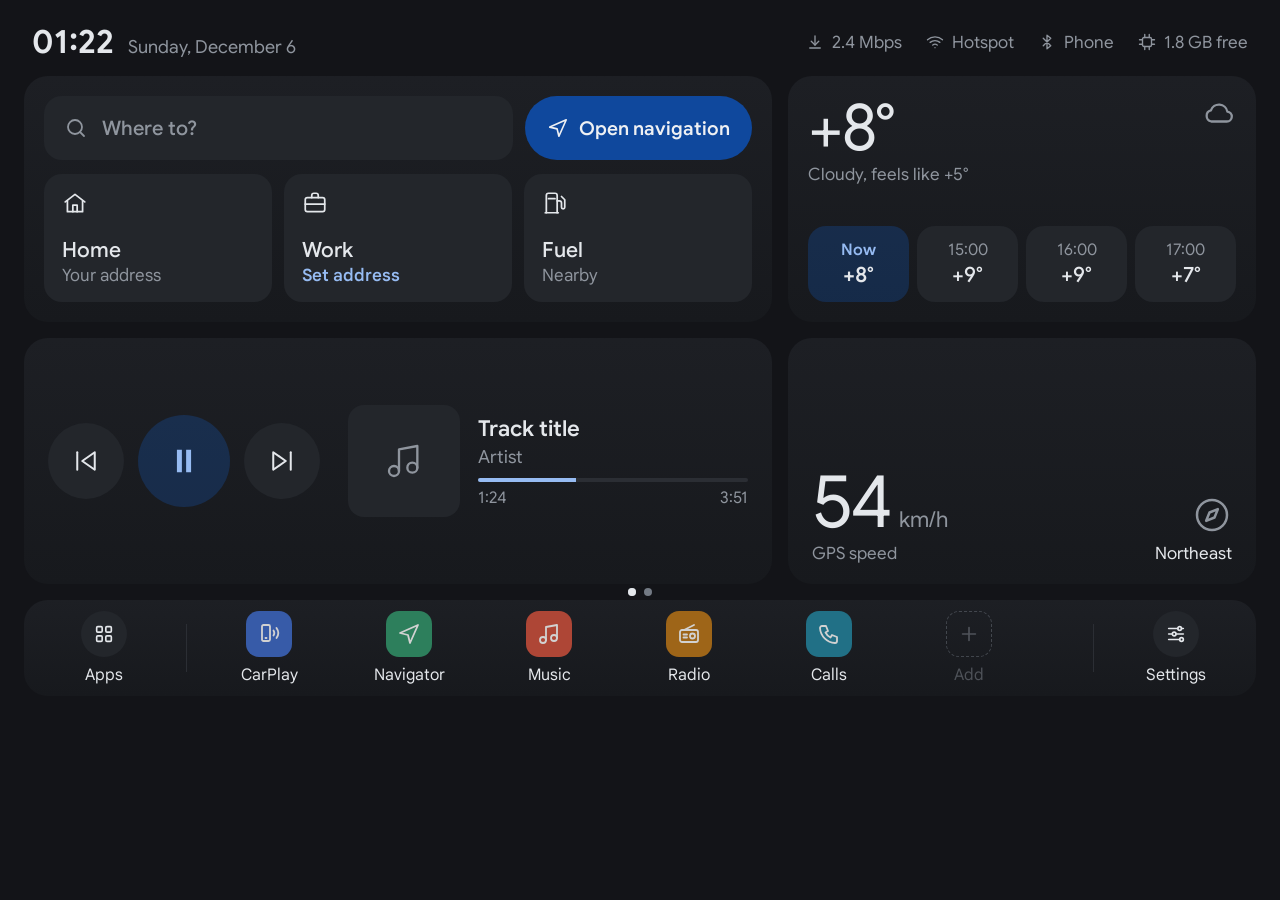
==== commit 89e98589: "launcher: ui 597 (ui-996144d805b0.zip), apk 16, from hu-launcher 8cedae9b48bc" ====
--- a/launcher/preview/index.html
+++ b/launcher/preview/index.html
@@ -4,8 +4,8 @@
     <meta charset="utf-8" />
     <meta name="viewport" content="width=device-width, initial-scale=1" />
     <title>HU Launcher</title>
-    <script type="module" crossorigin src="./assets/index-CrxS8muG.js"></script>
-    <link rel="stylesheet" crossorigin href="./assets/index-CWqDov-z.css">
+    <script type="module" crossorigin src="./assets/index-DVu6moBG.js"></script>
+    <link rel="stylesheet" crossorigin href="./assets/index-WZtERxDj.css">
   </head>
   <body>
     <!--
--- a/launcher/preview/assets/index-WZtERxDj.css
+++ b/launcher/preview/assets/index-WZtERxDj.css
@@ -0,0 +1 @@
+.grant-button{height:var(--touch-parked);box-sizing:border-box;border-radius:var(--radius-16);background:var(--color-accent-fill);color:var(--color-on-accent);font-family:inherit;font-size:var(--font-size-button);font-weight:var(--font-weight-button);white-space:nowrap;cursor:pointer;border:none;flex-shrink:0;align-items:center;padding:0 18px;display:inline-flex}.settings-screen{box-sizing:border-box;width:1280px;height:720px;padding:var(--space-24);gap:var(--space-16);background:var(--color-bg);color:var(--color-text);font-family:var(--font-sans);flex-direction:column;display:flex;position:relative;overflow:hidden}.screen-header{height:var(--touch-back-close);align-items:center;gap:var(--space-16);flex-shrink:0;display:flex}.screen-header__back{width:var(--touch-back-close);height:var(--touch-back-close);border-radius:var(--radius-field);background:var(--color-raised);color:var(--color-text);cursor:pointer;border:none;flex-shrink:0;justify-content:center;align-items:center;padding:0;display:flex}.screen-header__title{min-width:0;font-size:var(--font-size-screen-title);font-weight:var(--font-weight-screen-title);letter-spacing:-.01em;line-height:var(--leading-130);white-space:nowrap;text-overflow:ellipsis;flex-grow:1;margin:0;overflow:hidden}.settings-card{box-sizing:border-box;background:var(--surface-card);border:1px solid var(--color-card-border);border-radius:var(--radius-card);min-width:0;min-height:0;padding:var(--space-20);flex-direction:column;display:flex}.settings-card__title{font-size:var(--font-size-card-headline);font-weight:var(--font-weight-section-title);line-height:var(--leading-130);margin:0}.settings-row{box-sizing:border-box;border-radius:var(--radius-16);width:100%;min-height:72px;color:var(--color-text);padding:0 var(--space-16);align-items:center;gap:var(--space-16);text-align:left;cursor:pointer;background:0 0;border:1px solid #0000;flex-shrink:0;font-family:inherit;transition:background-color .2s;display:flex}.settings-row[aria-current]{background:var(--color-raised);border-color:#96bbf273}[data-theme=sunny] .settings-row[aria-current]{border-color:#0b469973}.settings-row__icon{border-radius:var(--radius-field);background:var(--color-raised);width:44px;height:44px;color:var(--color-text);flex-shrink:0;justify-content:center;align-items:center;display:flex}.settings-row__text{flex-direction:column;flex-grow:1;gap:2px;min-width:0;display:flex}.settings-row__title{font-size:var(--font-size-body);font-weight:var(--font-weight-body);line-height:var(--leading-130);white-space:nowrap;text-overflow:ellipsis;overflow:hidden}.settings-row__summary{font-size:var(--font-size-caption);color:var(--color-text-secondary);line-height:var(--leading-130);white-space:nowrap;text-overflow:ellipsis;overflow:hidden}.settings-row__chevron{color:var(--color-icon);flex-shrink:0;display:flex}.segmented{border-radius:var(--radius-field);background:#101216;gap:6px;padding:6px;display:flex}[data-theme=sunny] .segmented{background:var(--color-raised)}[data-theme=sunny] .segmented__option[aria-checked=true]{background:var(--color-card)}.segmented__option{min-width:0;padding:4px var(--space-8);border-radius:var(--radius-button);color:var(--color-text-secondary);cursor:pointer;background:0 0;border:none;flex:1 1 0;font-family:inherit;transition:background-color .2s,color .2s}.segmented__option[aria-checked=true]{background:var(--color-raised);color:var(--color-text)}.segmented--large .segmented__option{min-height:var(--touch-back-close);font-size:var(--font-size-body);font-weight:var(--font-weight-body)}.segmented--small .segmented__option{min-height:var(--touch-parked);font-size:var(--font-size-button);font-weight:var(--font-weight-button);line-height:1.2}.toggle-row{width:100%;min-height:var(--touch-back-close);box-sizing:border-box;border-radius:var(--radius-16);color:var(--color-text);padding:0 var(--space-4);justify-content:space-between;align-items:center;gap:var(--space-16);text-align:left;cursor:pointer;background:0 0;border:none;font-family:inherit;display:flex}.toggle-row--hint{min-height:var(--touch-frequent)}.toggle-row__title{font-size:var(--font-size-body);font-weight:var(--font-weight-body)}.toggle{border-radius:var(--radius-16);background:var(--color-accent-fill);flex-shrink:0;width:56px;height:32px;position:relative}.toggle__knob{background:var(--color-text);border-radius:50%;width:26px;height:26px;position:absolute;top:3px;left:27px}[data-theme=sunny] .toggle__knob{background:var(--color-on-accent)}.toggle-row[aria-checked=false] .toggle{background:var(--color-line)}.toggle-row[aria-checked=false] .toggle__knob{background:var(--color-text-secondary);left:3px}:where(:root[data-reduced-motion]) .settings-row,:where(:root[data-reduced-motion]) .segmented__option{transition:none}.settings-columns{gap:var(--space-16);flex-grow:1;grid-template-columns:minmax(0,1fr) minmax(0,1fr);min-height:0;display:grid}.settings-card--list{padding:var(--space-12);gap:var(--space-4);overflow-y:auto}.settings-card--list::-webkit-scrollbar{display:none}.settings-card--section{gap:18px}.settings-group{gap:var(--space-8);flex-direction:column;display:flex}.settings-group--accent{gap:var(--space-4)}.settings-group__label{font-size:var(--font-size-caption);color:var(--color-text-secondary)}.accents{gap:var(--space-8);display:flex}.accent{border-radius:var(--radius-16);min-width:0;min-height:88px;color:var(--color-text-secondary);font-family:inherit;font-size:var(--font-size-caption);cursor:pointer;background:0 0;border:none;flex-direction:column;flex:1 1 0;justify-content:center;align-items:center;gap:10px;font-weight:500;display:flex}.accent[aria-pressed=true]{color:var(--color-text)}.accent__swatch{border-radius:50%;width:36px;height:36px}.accent[aria-pressed=true] .accent__swatch{box-shadow:0 0 0 3px var(--color-bg), 0 0 0 5px var(--color-accent-text)}.settings-divider{background:var(--color-line);flex-shrink:0;height:1px}.settings-toggles{gap:var(--space-4);flex-direction:column;display:flex}.alert-region__left{gap:var(--space-16);flex-direction:column;min-width:0;min-height:0;display:flex}.alert-region__title{font-size:var(--font-size-section-title);font-weight:var(--font-weight-section-title);margin:0}.alert-region__how{gap:var(--space-8)}.alert-region__modes,.alert-region__list{gap:var(--space-8);flex-direction:column;display:flex}.alert-region__list{min-height:0;overflow-y:auto}.alert-region__list::-webkit-scrollbar{display:none}.alert-region__list>.radio-row{flex-shrink:0}.radio-row{box-sizing:border-box;width:100%;min-height:76px;padding:var(--space-8) var(--space-16);border-radius:var(--radius-16);color:var(--color-text);align-items:center;gap:var(--space-16);text-align:left;cursor:pointer;background:0 0;border:none;font-family:inherit;transition:background-color .2s;display:flex}.radio-row--place{min-height:72px;padding-top:6px;padding-bottom:6px}.radio-row[aria-checked=true]{background:var(--color-raised)}.radio-row__ring{box-sizing:border-box;border:2px solid var(--color-icon);border-radius:50%;flex-shrink:0;justify-content:center;align-items:center;width:28px;height:28px;transition:border-color .2s;display:flex}.radio-row__dot{background:var(--color-accent-text);opacity:0;border-radius:50%;width:14px;height:14px;transition:opacity .2s,transform .2s;transform:scale(.4)}.radio-row[aria-checked=true] .radio-row__ring{border-color:var(--color-accent-text)}.radio-row[aria-checked=true] .radio-row__dot{opacity:1;transform:none}.radio-row__text{flex-direction:column;gap:2px;min-width:0;display:flex}.radio-row__title{font-size:var(--font-size-body);font-weight:var(--font-weight-body)}.radio-row--place .radio-row__title{white-space:nowrap;text-overflow:ellipsis;overflow:hidden}.radio-row__sub{font-size:var(--font-size-caption);line-height:var(--leading-130);color:var(--color-text-secondary)}.alert-region__note{border-radius:var(--radius-button);background:var(--color-warn-tint);color:var(--color-warn);font-size:var(--font-size-caption);line-height:var(--leading-135);align-items:center;gap:10px;padding:10px 14px;display:flex}.alert-region__note svg{flex-shrink:0}.alert-region__note-text{min-width:0}.alert-region__grant{justify-content:space-between;align-items:center;gap:var(--space-12);display:flex}.alert-region__grant-text{min-width:0;font-size:var(--font-size-caption);line-height:var(--leading-135);color:var(--color-text-secondary)}.alert-region__notices{gap:2px}.alert-region__title--notices{margin-bottom:6px}.alert-region .toggle-row{min-height:60px;padding:0 var(--space-16);transition:background-color .2s}.alert-region .toggle-row__title{min-width:0;font-weight:var(--font-weight-caption);line-height:var(--leading-130)}.alert-region .toggle{transition:background-color .2s}.alert-region .toggle__knob{transition:left .2s,background-color .2s}.alert-region__places{gap:var(--space-12);transition:opacity .2s}.alert-region__places[data-mode=auto]{opacity:.45}.alert-region__places-head{gap:var(--space-4);flex-direction:column;display:flex}.alert-region__hint{font-size:var(--font-size-caption);color:var(--color-text-secondary)}.alert-region__search-form{display:contents}.alert-region__search{height:var(--touch-frequent);box-sizing:border-box;border:1px solid var(--color-line);border-radius:var(--radius-field);background:var(--color-raised);color:var(--color-text-secondary);align-items:center;gap:var(--space-12);flex-shrink:0;padding:0 18px;display:flex}.alert-region__search-input{min-width:0;height:100%;color:var(--color-text);font-family:inherit;font-size:var(--font-size-body);font-weight:var(--font-weight-caption);background:0 0;border:none;outline:none;flex-grow:1}.alert-region__search-input::placeholder{color:var(--color-text-secondary);opacity:1}:where(:root[data-reduced-motion]) .radio-row,:where(:root[data-reduced-motion]) .radio-row__ring,:where(:root[data-reduced-motion]) .radio-row__dot,:where(:root[data-reduced-motion]) .alert-region .toggle-row,:where(:root[data-reduced-motion]) .alert-region .toggle,:where(:root[data-reduced-motion]) .alert-region .toggle__knob,:where(:root[data-reduced-motion]) .alert-region__places{transition:none}.alerts-map{--map-none-fill:#202328;--map-none-stroke:#363a42;--map-warn-rgb:235, 192, 122;--map-crit-rgb:238, 156, 138;--map-outline:var(--color-text);--map-fade-top:28, 30, 34;--map-fade-bottom:24, 26, 30}[data-theme=sunny] .alerts-map{--map-none-fill:var(--color-raised);--map-none-stroke:var(--color-line);--map-warn-rgb:107, 61, 0;--map-crit-rgb:154, 28, 16;--map-fade-top:255, 255, 255;--map-fade-bottom:247, 248, 250}.alerts-map__titles{flex-direction:column;flex-grow:1;gap:2px;min-width:0;display:flex}.alerts-map .screen-header__title{line-height:normal}.alerts-map__updated{font-size:var(--font-size-status);font-weight:var(--font-weight-caption);color:var(--color-text-secondary)}.alerts-map__updated[data-stale]{color:var(--color-warn)}.alerts-map__body{gap:var(--space-16);flex-grow:1;min-height:0;display:flex}.alerts-map__map,.alerts-map__legend,.alerts-map__list-card{box-sizing:border-box;background:var(--surface-card);border:1px solid var(--color-card-border);border-radius:var(--radius-card)}.alerts-map__map{min-width:0;padding:var(--space-20);flex-grow:1;justify-content:center;align-items:center;display:flex;position:relative}.alerts-map__svg{max-width:100%;height:auto;display:block}.map-region{stroke-width:1px;stroke-linejoin:round}.map-region--none{fill:var(--map-none-fill);stroke:var(--map-none-stroke)}.map-region--drones{fill:rgba(var(--map-warn-rgb), .5);stroke:rgba(var(--map-warn-rgb), .9)}.map-region--missile{fill:rgba(var(--map-crit-rgb), .55);stroke:rgba(var(--map-crit-rgb), .95)}.map-region--partial{fill:rgba(var(--map-warn-rgb), .18);stroke:rgba(var(--map-warn-rgb), .75);stroke-dasharray:4 3}.map-region-outline{fill:none;stroke:var(--map-outline);stroke-width:2.5px;stroke-linejoin:round;pointer-events:none}.alerts-map__demo{right:var(--space-16);top:var(--space-16);box-sizing:border-box;height:30px;padding:0 var(--space-12);color:var(--color-text-secondary);font-size:var(--font-size-status);font-weight:var(--font-weight-caption);border:1px dashed #ffffff2e;border-radius:15px;align-items:center;display:flex;position:absolute}[data-theme=sunny] .alerts-map__demo{border-color:var(--color-card-border)}.alerts-map__side{gap:var(--space-16);flex-direction:column;flex-shrink:0;width:360px;min-height:0;display:flex}.alerts-map__legend{padding:var(--space-16) var(--space-20);gap:var(--space-4);flex-direction:column;display:flex}.alerts-map__legend-row{align-items:center;gap:var(--space-12);min-height:32px;display:flex}.alerts-map__swatch{box-sizing:border-box;border:1.5px solid;border-radius:6px;flex-shrink:0;width:22px;height:22px}.alerts-map__swatch--missile{background:rgba(var(--map-crit-rgb), .55);border-color:rgba(var(--map-crit-rgb), .95)}.alerts-map__swatch--drones{background:rgba(var(--map-warn-rgb), .5);border-color:rgba(var(--map-warn-rgb), .9)}.alerts-map__swatch--partial{background:rgba(var(--map-warn-rgb), .18);border-color:rgba(var(--map-warn-rgb), .75);border-style:dashed}.alerts-map__swatch--none{background:var(--map-none-fill);border-color:var(--map-none-stroke)}.alerts-map__legend-label{min-width:0;font-size:var(--font-size-button);font-weight:var(--font-weight-caption);line-height:var(--leading-125)}.alerts-map__list-card{min-height:0;padding:var(--space-16) var(--space-12) var(--space-12);flex-direction:column;flex-grow:1;gap:6px;display:flex;overflow:hidden}.alerts-map__head{margin:0 var(--space-8);font-size:var(--font-size-section-title);font-weight:var(--font-weight-section-title);line-height:var(--leading-125)}.alerts-map__list-box{flex-grow:1;min-height:0;position:relative}.alerts-map__list{overscroll-behavior:contain;gap:var(--space-4);scrollbar-width:none;flex-direction:column;display:flex;position:absolute;inset:0;overflow-y:auto}.alerts-map__list::-webkit-scrollbar{display:none}.alerts-map__row{box-sizing:border-box;border-radius:var(--radius-button);width:100%;min-height:52px;color:var(--color-text);padding:var(--space-4) 10px;align-items:center;gap:var(--space-12);text-align:left;cursor:pointer;background:0 0;border:1px solid #0000;flex-shrink:0;font-family:inherit;transition:background-color .2s,border-color .2s;display:flex}.alerts-map__row[aria-pressed=true]{background:var(--color-raised);border-color:#e4e7eb59}[data-theme=sunny] .alerts-map__row[aria-pressed=true]{border-color:#0b0d1059}.alerts-map__dot{border-radius:50%;flex-shrink:0;width:10px;height:10px}.alerts-map__dot--missile{background:var(--color-crit)}.alerts-map__dot--drones,.alerts-map__dot--partial{background:var(--color-warn)}.alerts-map__row-text{flex-direction:column;gap:1px;min-width:0;display:flex}.alerts-map__row-name,.alerts-map__row-sub{white-space:nowrap;text-overflow:ellipsis;overflow:hidden}.alerts-map__row-name{font-size:var(--font-size-button);font-weight:var(--font-weight-button)}.alerts-map__row-sub{font-size:var(--font-size-status);font-weight:var(--font-weight-caption);color:var(--color-text-secondary)}.alerts-map__fade{pointer-events:none;opacity:0;transition:opacity .22s;position:absolute;left:0;right:0}.alerts-map__fade[data-on]{opacity:1}.alerts-map__fade--top{background:linear-gradient(180deg, rgb(var(--map-fade-top)) 0%, rgba(var(--map-fade-top), .85) 35%, rgba(var(--map-fade-top), 0) 100%);height:36px;top:0}.alerts-map__fade--bottom{background:linear-gradient(0deg, rgb(var(--map-fade-bottom)) 0%, rgba(var(--map-fade-bottom), .85) 35%, rgba(var(--map-fade-bottom), 0) 100%);height:44px;bottom:0}:where(:root[data-reduced-motion]) .alerts-map__row,:where(:root[data-reduced-motion]) .alerts-map__fade{transition:none}.panel{box-sizing:border-box;background:var(--surface-card);border-radius:var(--radius-card);min-height:0}.office-card{min-width:0;padding:var(--space-20);border:1px solid var(--color-card-border);gap:var(--space-12);flex-direction:column;display:flex;overflow:hidden}.office-card__header{align-items:center;gap:var(--space-8);min-height:28px;display:flex}.office-card__icon{color:var(--color-text-lead);flex-shrink:0;display:flex}.office-card__title{min-width:0;font-size:var(--font-size-body);font-weight:var(--font-weight-body);line-height:var(--leading-130);white-space:nowrap;text-overflow:ellipsis;flex:0 auto;overflow:hidden}.office-card__title-detail{color:var(--color-text-secondary);font-weight:500}.office-card__spacer{flex:1 1 0;min-width:0}.office-card__status{flex:0 auto;justify-content:flex-end;min-width:0;display:flex}.status-chip{min-width:0;font-size:var(--font-size-status);font-weight:var(--font-weight-status);align-items:center;gap:7px;display:flex}.status-chip--ok{color:var(--color-ok)}.status-chip--info{color:var(--color-info)}.status-chip--warn{color:var(--color-warn)}.status-chip--crit{color:var(--color-crit)}.status-chip--lead{color:var(--color-text-lead)}.status-chip__mark{flex-shrink:0;display:flex}.status-chip__label{white-space:nowrap;text-overflow:ellipsis;overflow:hidden}.status-dot{width:var(--status-dot-size);height:var(--status-dot-size);background:currentColor;border-radius:50%;flex-shrink:0}.sparkline{flex-shrink:0;position:relative}.sparkline--accent{color:var(--color-accent-text)}.sparkline--warn{color:var(--color-warn)}.sparkline--crit{color:var(--color-crit)}.sparkline--muted{color:var(--color-text-secondary)}.sparkline svg{display:block;overflow:visible}.sparkline polyline{stroke:currentColor;stroke-width:2px;stroke-linecap:round;stroke-linejoin:round;stroke-opacity:var(--chart-line-opacity)}.sparkline--dashed polyline{stroke-dasharray:3 5}.sparkline__dot{width:var(--status-dot-size);height:var(--status-dot-size);margin:calc(var(--status-dot-size) / -2) 0 0 calc(var(--status-dot-size) / -2);background:currentColor;border-radius:50%;position:absolute}.office-stats{gap:var(--space-12);grid-template-columns:repeat(2,minmax(0,1fr));margin-top:auto;display:grid}.office-stat{flex-direction:column;gap:2px;min-width:0;display:flex}.office-stat__value{font-size:var(--font-size-body);color:var(--color-text);white-space:nowrap;font-weight:700}.office-stat__value--ok{color:var(--color-ok)}.office-stat__value--warn{color:var(--color-warn)}.office-stat__label{font-size:var(--font-size-status);color:var(--color-text-secondary);white-space:nowrap;text-overflow:ellipsis;overflow:hidden}.office-figure{font-size:var(--font-size-widget-number);font-weight:var(--font-weight-widget-number);line-height:var(--leading-100);letter-spacing:-.02em}.office-notice{flex-direction:column;flex-grow:1;justify-content:center;gap:6px;display:flex}.office-notice__headline{font-size:22px;font-weight:700}.office-notice__hint{font-size:var(--font-size-caption);color:var(--color-text-secondary)}.skeleton{--skeleton-light:#ffffff0f;background:var(--color-raised);flex-shrink:0;display:block;position:relative;overflow:hidden}.skeleton--line{background:var(--color-line)}[data-theme=sunny] .skeleton{--skeleton-light:var(--color-card)}.skeleton:after{content:"";background:linear-gradient(90deg, #fff0, var(--skeleton-light), #fff0);width:60%;position:absolute;top:0;bottom:0;left:0;transform:translate(-100%)}.skeleton-stat{flex-direction:column;gap:6px;display:flex}.skeleton-chip{padding-top:var(--space-4);display:block}:root[data-motion~=dots] .search-dots>span{animation:search-dot var(--motion-dots-duration) var(--ease-loop) infinite}.search-dots>span:nth-child(2){animation-delay:var(--motion-dots-stagger)}.search-dots>span:nth-child(3){animation-delay:calc(2 * var(--motion-dots-stagger))}@keyframes search-dot{0%,to{opacity:var(--motion-dots-opacity)}50%{opacity:1}}.skeleton:after{animation:skeleton-sheen var(--motion-skeleton-duration) var(--ease-loop) infinite;animation-delay:var(--skeleton-delay,0s)}@keyframes skeleton-sheen{0%{transform:translate(-100%)}to{transform:translate(183.333%)}}.home[data-swiping] .search-dots>span,.home[data-swiping] .skeleton:after{animation-play-state:paused}:where(:root[data-reduced-motion]) .search-dots>span,:where(:root[data-reduced-motion]) .skeleton:after,[data-driving] .search-dots>span,[data-driving] .skeleton:after,:root[data-banner-over] .search-dots>span,:root[data-banner-over] .skeleton:after{animation:none}.office-stale{color:var(--color-text-secondary);flex-direction:column;flex-grow:1;justify-content:center;gap:6px;display:flex}.office-stale__label{font-size:var(--font-size-status)}.office-stale__figure{font-size:26px;font-weight:700;line-height:var(--leading-125)}.office-stale__line{font-size:var(--font-size-caption)}.alerts-card__loading{justify-content:space-between;gap:var(--space-8);flex-direction:column;flex-grow:1;display:flex}.alerts-card__headline{font-size:22px;font-weight:700;line-height:var(--leading-125)}.alerts-card__hint{font-size:var(--font-size-caption);line-height:var(--leading-135);color:var(--color-warn)}.alerts-card--area{transition:box-shadow .9s ease-out,border-color .3s}.alerts-card--yellow{border-color:#ebc07a54}.alerts-card--red{border-color:#ee9c8a54}[data-theme=sunny] .alerts-card--yellow{border-color:#6b3d0054}[data-theme=sunny] .alerts-card--red{border-color:#9a1c1054}.alerts-card--ring{transition:box-shadow .25s ease-out,border-color .3s;box-shadow:0 0 0 8px #e6b56647}.alerts-card__chevron{color:var(--color-icon);display:flex}.alerts-card__layers{flex-grow:1;min-height:0;position:relative}.alerts-card__layer{transition:opacity .3s ease, transform .4s var(--ease-once);flex-direction:column;justify-content:space-between;gap:6px;display:flex;position:absolute;inset:0}.alerts-card__layer--alert{gap:var(--space-8)}.alerts-card__layer[aria-hidden=true]{opacity:0;pointer-events:none}.alerts-card__layer--calm[aria-hidden=true]{transform:translateY(-6px)}.alerts-card__layer--alert[aria-hidden=true]{transform:translateY(8px)}:where(:root[data-reduced-motion]) .alerts-card--area,:where(:root[data-reduced-motion]) .alerts-card--ring,:where(:root[data-reduced-motion]) .alerts-card__layer{transition:none}.alerts-card__group{flex-direction:column;gap:6px;display:flex}.alerts-card__group--alert{gap:var(--space-4)}.alerts-card__calm{align-items:center;gap:10px;font-size:26px;font-weight:700;display:flex}.alerts-card__dot{width:var(--space-12);height:var(--space-12);background:var(--color-ok);border-radius:6px}.alerts-card__community{min-width:0;font-size:var(--font-size-caption);color:var(--color-text-secondary);align-items:center;gap:6px;display:flex}.alerts-card__community svg{flex-shrink:0}.alerts-card__community-name{white-space:nowrap;text-overflow:ellipsis;min-width:0;overflow:hidden}.alerts-card__line{font-size:var(--font-size-caption);color:var(--color-text-secondary)}.alerts-card__updated{font-size:var(--font-size-status);line-height:var(--leading-135);color:var(--color-text-secondary)}.alerts-card__alert{font-size:var(--font-size-card-headline);font-weight:var(--font-weight-card-headline);color:var(--color-warn)}.alerts-card--red .alerts-card__alert{color:var(--color-crit)}.alerts-card__threat{font-size:var(--font-size-button);line-height:var(--leading-130)}.alerts-card__button{height:var(--touch-back-close);box-sizing:border-box;padding:0 var(--space-20);border-radius:var(--radius-field);background:var(--color-raised);color:var(--color-text);font-family:inherit;font-size:var(--font-size-body);font-weight:var(--font-weight-body);white-space:nowrap;cursor:pointer;border:none;flex-shrink:0;justify-content:center;align-items:center;gap:10px;display:flex}.alerts-card__body{justify-content:space-between;gap:var(--space-8);flex-direction:column;flex-grow:1;min-height:0;display:flex}.alerts-card__body--centred{justify-content:center}.alerts-card__calm--small{font-size:var(--font-size-card-headline)}.alerts-card__uncertain{font-size:var(--font-size-caption);line-height:var(--leading-130);color:var(--color-warn)}.alerts-card__others{font-size:var(--font-size-caption);line-height:var(--leading-130);color:var(--color-crit);white-space:nowrap;text-overflow:ellipsis;overflow:hidden}.alerts-card__warn-mark{vertical-align:-2px;margin-right:6px;display:inline-flex}.alerts-card__gps{font-weight:var(--font-weight-body)}.alerts-card__gps-line{font-size:var(--font-size-caption);line-height:var(--leading-130);color:var(--color-warn);white-space:nowrap;text-overflow:ellipsis;overflow:hidden}.alerts-card__gps-place{color:var(--color-text-secondary)}.alerts-card__stale{font-size:var(--font-size-card-headline);font-weight:var(--font-weight-card-headline);line-height:1.2}.alerts-card__stale-hint{font-size:var(--font-size-caption);line-height:var(--leading-135);color:var(--color-warn)}.calendar-card{grid-area:1/1/auto/span 2}.calendar-card__next{align-items:center;gap:var(--space-20);flex-grow:1;min-height:0;display:flex}.calendar-card__meeting{flex-direction:column;flex-grow:1;gap:6px;min-width:0;display:flex}.calendar-card__title{font-size:var(--font-size-card-headline);font-weight:var(--font-weight-card-headline);line-height:var(--leading-130);white-space:nowrap;text-overflow:ellipsis;overflow:hidden}.calendar-card__meta{font-size:var(--font-size-caption);color:var(--color-text-secondary);white-space:nowrap;text-overflow:ellipsis;overflow:hidden}.calendar-card__actions{gap:var(--space-8);flex-direction:column;flex-shrink:0;width:200px;display:flex}.calendar-card__button{box-sizing:border-box;width:100%;height:60px;padding:0 var(--space-20);border-radius:var(--radius-field);font-family:inherit;font-size:var(--font-size-body);font-weight:var(--font-weight-body);white-space:nowrap;cursor:pointer;border:none;justify-content:center;align-items:center;gap:10px;display:flex}.calendar-card__button svg{flex-shrink:1;min-width:0}.calendar-card__button--join{background:var(--color-accent-fill);color:var(--color-on-accent)}.calendar-card__button--open{background:var(--color-raised);color:var(--color-text)}.calendar-card__later{padding-top:var(--space-12);border-top:1px solid var(--color-line);gap:var(--space-16);grid-template-columns:repeat(2,minmax(0,1fr));display:grid}.calendar-card__item{align-items:baseline;gap:10px;min-width:0;display:flex}.calendar-card__time{font-size:var(--font-size-caption);font-weight:700}.calendar-card__item-title{min-width:0;font-size:var(--font-size-caption);color:var(--color-text-secondary);white-space:nowrap;text-overflow:ellipsis;overflow:hidden}.calendar-card__skeleton-meeting{flex-direction:column;flex-grow:1;gap:10px;display:flex}.idle{color:#e4e7eb;width:1280px;height:720px;font-family:var(--font-sans);cursor:pointer;background:#000;position:relative;overflow:hidden}.idle__drift{box-sizing:border-box;flex-direction:column;justify-content:space-between;padding:64px 80px;display:flex;position:absolute;inset:0}.idle__time{gap:var(--space-4);flex-direction:column;display:flex}.idle__clock{font-size:200px;font-weight:400;line-height:var(--leading-100);letter-spacing:-.04em;color:#c9cdd3;font-variant-numeric:tabular-nums}.idle__date{font-size:var(--font-size-screen-title);color:#8f959e}.idle__lines{grid-template-columns:repeat(2,minmax(0,1fr));gap:18px 40px;display:grid}.idle__line{align-items:center;gap:var(--space-12);color:#aeb3bb;font-size:22px;display:flex}.idle__line svg{flex-shrink:0}.idle__line--ok{color:#7fbfb5}.idle__line--warn{color:#ebc07a}.idle__line--crit,.idle__alert-others{color:#ee9c8a}.idle__alert-others{align-items:center;gap:var(--space-12);font-size:22px;display:flex}.idle__hint{font-size:var(--font-size-button);color:#8f959e}.idle--alert{box-sizing:border-box;background:radial-gradient(80% 70% at 30% 40%,#e8907d29,#e8907d00 70%),#120c0b;flex-direction:column;justify-content:space-between;padding:56px 80px;display:flex}.idle--yellow{background:radial-gradient(80% 70% at 30% 40%,#e6b56629,#e6b56600 70%),#120c0b}.idle__clock-small{font-size:36px;font-weight:var(--font-weight-section-title);color:#c9cdd3;font-variant-numeric:tabular-nums}.idle__alert{flex-direction:column;gap:14px;display:flex}.idle__siren{color:#ee9c8a;display:flex}.idle__alert-title{font-size:var(--font-size-detail-number);font-weight:var(--font-weight-detail-number);color:#ee9c8a;line-height:1.05}.idle--yellow .idle__siren,.idle--yellow .idle__alert-title{color:#ebc07a}.idle__alert-sub{font-size:var(--font-size-screen-title)}.idle__actions{display:flex}.idle__shelters{box-sizing:border-box;height:76px;padding:0 var(--space-20);border-radius:var(--radius-field);color:#e4e7eb;font-family:inherit;font-size:var(--font-size-body);font-weight:var(--font-weight-body);white-space:nowrap;cursor:pointer;background:#23262b;border:none;justify-content:center;align-items:center;gap:10px;display:flex}@keyframes idle-drift{0%,to{transform:translate(0)}33%{transform:translate(6px,4px)}67%{transform:translate(-4px,6px)}}[data-anim=drift]{animation:idle-drift var(--motion-drift-duration) var(--ease-loop) infinite}[data-theme=sunny] .idle{background:var(--color-bg);color:var(--color-text)}[data-theme=sunny] .idle__clock,[data-theme=sunny] .idle__clock-small,[data-theme=sunny] .idle__line{color:var(--color-text)}[data-theme=sunny] .idle__date,[data-theme=sunny] .idle__hint{color:var(--color-text-secondary)}[data-theme=sunny] .idle__line--ok{color:var(--color-ok)}[data-theme=sunny] .idle__line--warn,[data-theme=sunny] .idle--yellow .idle__siren,[data-theme=sunny] .idle--yellow .idle__alert-title{color:var(--color-warn)}[data-theme=sunny] .idle__line--crit,[data-theme=sunny] .idle__alert-others,[data-theme=sunny] .idle__siren,[data-theme=sunny] .idle__alert-title{color:var(--color-crit)}[data-theme=sunny] .idle__shelters{background:var(--color-card);border:1px solid var(--color-card-border);color:var(--color-text)}[data-theme=sunny] .idle--alert{background:radial-gradient(ellipse 80% 70% at 30% 40%, #9a1c1029, #9a1c1000 70%), var(--color-bg)}[data-theme=sunny] .idle--yellow{background:radial-gradient(ellipse 80% 70% at 30% 40%, #6b3d0029, #6b3d0000 70%), var(--color-bg)}:root{--detail-ok-area:#8fd6ca1a;--detail-ok-band:#8fd6ca14;--detail-ok-swatch:#8fd6ca40;--detail-info-bar:#96bbf2b3;--detail-crit-band:#e8907d1f}[data-theme=sunny]{--detail-ok-area:#00594a1a;--detail-ok-band:#00594a14;--detail-ok-swatch:#00594a40;--detail-info-bar:#0b4699b3;--detail-crit-band:#9a1c101f}.detail-screen{box-sizing:border-box;width:1280px;height:720px;padding:var(--space-24);gap:var(--space-16);background:var(--color-bg);color:var(--color-text);font-family:var(--font-sans);flex-direction:column;display:flex;position:relative;overflow:hidden}.detail-columns{gap:var(--space-16);flex-grow:1;min-height:0;display:grid}.detail-columns--narrow-wide{grid-template-columns:minmax(0,.75fr) minmax(0,1.25fr)}.detail-stack{gap:var(--space-16);grid-template-rows:auto minmax(0,1fr);min-width:0;min-height:0;display:grid}.detail-stack--grow-first{grid-template-rows:minmax(0,1fr) auto}.detail-card{box-sizing:border-box;background:var(--surface-card);border:1px solid var(--color-card-border);border-radius:var(--radius-card);min-width:0;min-height:0;padding:var(--space-20);gap:var(--space-12);flex-direction:column;display:flex}.detail-card__head{justify-content:space-between;align-items:center;gap:var(--space-12);display:flex}.detail-card__title{font-size:var(--font-size-section-title);font-weight:var(--font-weight-section-title);line-height:var(--leading-130);margin:0}.detail-number{font-size:var(--font-size-detail-number);font-weight:var(--font-weight-detail-number);line-height:var(--leading-100);letter-spacing:-.03em;font-variant-numeric:tabular-nums}.detail-number--warn{color:var(--color-warn)}.detail-number--stale{color:var(--color-text-secondary)}.detail-figure{font-variant-numeric:tabular-nums;font-size:26px;font-weight:700}.detail-footnote{border-top:1px solid var(--color-line);padding-top:var(--space-12);font-size:var(--font-size-caption);color:var(--color-text-lead);align-items:flex-start;gap:10px;margin-top:auto;line-height:1.4;display:flex}.detail-footnote__icon{color:var(--color-text-secondary);flex-shrink:0;display:flex}.eco-detail__estimate{font-size:var(--font-size-body);color:var(--color-text-secondary)}.eco-detail__bar{height:var(--space-12);background:var(--color-line);border-radius:6px;overflow:hidden}.eco-detail__fill{background:var(--color-ok-progress);border-radius:6px;height:100%}.eco-detail__fill--onBattery{background:var(--color-text-secondary)}.eco-detail__fill--low{background:var(--color-warn)}.eco-detail__flows{gap:var(--space-12);grid-template-columns:repeat(2,minmax(0,1fr));padding-top:6px;display:grid}.eco-detail__flow{flex-direction:column;gap:2px;display:flex}.eco-detail__flow-label{font-size:var(--font-size-status);color:var(--color-text-secondary)}.eco-detail__flow-value{font-variant-numeric:tabular-nums;font-size:26px;font-weight:700}.eco-detail__flow-value--ok{color:var(--color-ok)}.eco-detail__ports{gap:14px var(--space-24);grid-template-columns:repeat(2,minmax(0,1fr));display:grid}.eco-detail__port{flex-direction:column;gap:6px;display:flex}.eco-detail__port-row{align-items:center;gap:10px;display:flex}.eco-detail__port-icon{color:var(--color-text-lead);flex-shrink:0;display:flex}.eco-detail__port-label{min-width:0;font-size:var(--font-size-button);white-space:nowrap;text-overflow:ellipsis;flex-grow:1;overflow:hidden}.eco-detail__port-watts{font-size:var(--font-size-button);font-weight:var(--font-weight-button);font-variant-numeric:tabular-nums;flex-shrink:0}.eco-detail__port-watts--off{color:var(--color-text-secondary)}.eco-detail__port-bar{height:var(--space-8);border-radius:var(--space-4);background:var(--color-line);overflow:hidden}.eco-detail__port-fill{border-radius:var(--space-4);background:var(--color-ok-progress);height:100%}.eco-detail__legend{align-items:center;gap:var(--space-8);font-size:var(--font-size-status);color:var(--color-ok);display:flex}.eco-detail__legend-swatch{border-radius:var(--space-4);background:var(--detail-ok-swatch);width:14px;height:14px}.eco-detail__chart-box,.detail-chart-box{flex-grow:1;align-items:flex-end;min-height:0;display:flex}.eco-detail__chart{display:block}.eco-detail__chart-row{align-items:flex-end;gap:var(--space-8);flex-grow:1;min-width:0;display:flex}.eco-detail__axis{flex-shrink:0;justify-items:end;height:196px;display:grid}.eco-detail__axis-label{font-size:var(--font-size-status);line-height:var(--leading-100);font-variant-numeric:tabular-nums;color:var(--color-text-secondary);white-space:nowrap;grid-area:1/1;align-self:start;transform:translateY(-50%)}.eco-detail__scroll{overscroll-behavior:contain;flex-grow:1;min-width:0;overflow:auto hidden}.eco-detail__scroll::-webkit-scrollbar{display:none}.eco-detail__chart-band{fill:var(--detail-ok-band)}.eco-detail__chart-grid{stroke:var(--color-line);stroke-width:1px}.eco-detail__chart-area{fill:var(--detail-ok-area)}.eco-detail__chart-line{fill:none;stroke:var(--color-ok);stroke-width:3px;stroke-linejoin:round;stroke-linecap:round}.eco-detail__chart-time{fill:var(--color-text-secondary);font-family:var(--font-sans);font-size:14px}.sl-detail__down{align-items:center;gap:var(--space-8);display:flex}.sl-detail__arrow{color:var(--color-text-lead);display:flex}.sl-detail__unit{padding-bottom:var(--space-8);font-size:var(--font-size-section-title);color:var(--color-text-secondary);align-self:flex-end}.sl-detail__pair{gap:var(--space-12);grid-template-columns:repeat(2,minmax(0,1fr));display:grid}.sl-detail__stat{flex-direction:column;gap:2px;display:flex}.sl-detail__stat-label{font-size:var(--font-size-status);color:var(--color-text-secondary)}.sl-detail__searching{font-size:var(--font-size-card-headline);font-weight:var(--font-weight-card-headline)}.sl-detail__last{font-size:var(--font-size-caption);color:var(--color-text-secondary)}.sl-detail__facts{border-top:1px solid var(--color-line);padding-top:var(--space-12);flex-direction:column;gap:10px;margin-top:auto;display:flex}.sl-detail__fact{justify-content:space-between;gap:var(--space-12);font-size:var(--font-size-button);display:flex}.sl-detail__fact-label{color:var(--color-text-secondary)}.sl-detail__fact-label--fixed{flex-shrink:0}.sl-detail__fact-value{font-weight:var(--font-weight-button)}.sl-detail__fact-value--right{text-align:right}.sl-detail__power{align-items:center;gap:var(--space-8);font-size:var(--font-size-caption);color:var(--color-text-lead);display:flex}.sl-detail__chart{display:block}.sl-detail__band{fill:var(--detail-crit-band)}.sl-detail__bar{fill:var(--detail-info-bar)}.sl-detail__bar--selected{stroke:#e4e7eb59;stroke-width:2px;vector-effect:non-scaling-stroke}[data-theme=sunny] .sl-detail__bar--selected{stroke:#0b0d1059}.sl-detail__chart-box{position:relative}.sl-detail__scale{pointer-events:none;height:26px;position:absolute;bottom:0;left:0;right:0}.sl-detail__tick{font-size:var(--font-size-status);line-height:var(--leading-100);font-variant-numeric:tabular-nums;color:var(--color-text-secondary);white-space:nowrap;position:absolute;bottom:2px;transform:translate(-50%)}.sl-detail__tick--start{left:0;transform:none}.sl-detail__tick--end{right:0;transform:none}.sl-detail__minute{font-size:var(--font-size-caption);font-variant-numeric:tabular-nums;color:var(--color-text-secondary);white-space:nowrap}.sl-detail__bar--trouble{fill:var(--color-crit)}.sl-detail__outages-head{justify-content:space-between;align-items:baseline;gap:var(--space-12);display:flex}.sl-detail__outages-sum{font-size:var(--font-size-caption);color:var(--color-text-secondary)}.sl-detail__outage-list{flex-direction:column;display:flex}.sl-detail__outage{min-height:var(--touch-parked);border-bottom:1px solid var(--color-line);align-items:center;gap:14px;display:flex}.sl-detail__outage:last-child{border-bottom:none}.sl-detail__outage-time{width:var(--touch-back-close);font-size:var(--font-size-button);font-weight:var(--font-weight-button);font-variant-numeric:tabular-nums;flex-shrink:0}.sl-detail__outage-cause{min-width:0;font-size:var(--font-size-button);white-space:nowrap;text-overflow:ellipsis;flex-grow:1;overflow:hidden}.sl-detail__outage-length{font-size:var(--font-size-caption);color:var(--color-text-secondary);font-variant-numeric:tabular-nums;flex-shrink:0}.detail-columns--wide-narrow{grid-template-columns:minmax(0,1.1fr) minmax(0,.9fr)}.cal-detail__date{font-size:var(--font-size-body);color:var(--color-text-secondary);white-space:nowrap;flex-shrink:0}.cal-detail__day{padding:var(--space-12)}.cal-detail__list{gap:var(--space-4);flex-direction:column;min-height:0;display:flex;overflow-y:auto}.cal-detail__row{box-sizing:border-box;width:100%;min-height:76px;padding:0 var(--space-16);border-radius:var(--radius-16);color:var(--color-text);align-items:center;gap:var(--space-16);text-align:left;cursor:pointer;background:0 0;border:1px solid #0000;flex-shrink:0;font-family:inherit;display:flex}.cal-detail__row[data-past]{color:var(--color-text-secondary)}.cal-detail__row[aria-pressed=true]{background:var(--color-accent-tint);border-color:#96bbf273}[data-theme=sunny] .cal-detail__row[aria-pressed=true]{border-color:#0b469973}.cal-detail__time{width:var(--touch-frequent);font-size:var(--font-size-section-title);font-variant-numeric:tabular-nums;flex-shrink:0;font-weight:700}.cal-detail__text{flex-direction:column;flex-grow:1;gap:2px;min-width:0;display:flex}.cal-detail__title{font-size:var(--font-size-body);font-weight:var(--font-weight-body);line-height:var(--leading-130);white-space:nowrap;text-overflow:ellipsis;overflow:hidden}.cal-detail__place{font-size:var(--font-size-caption);line-height:var(--leading-130);color:var(--color-text-secondary);white-space:nowrap;text-overflow:ellipsis;overflow:hidden}.cal-detail__row[aria-pressed=true] .cal-detail__place{color:var(--color-text-lead)}.cal-detail__when{flex-shrink:0}.cal-detail__past{font-size:var(--font-size-status);color:var(--color-text-secondary)}.cal-detail__chip{font-size:var(--font-size-status);font-weight:var(--font-weight-status);white-space:nowrap;align-items:center;gap:7px;display:flex}.cal-detail__chip--soon{color:var(--color-accent-text)}.cal-detail__chip--live{color:var(--color-crit)}.cal-detail__chip-mark{flex-shrink:0;display:flex}.cal-detail__name{font-size:var(--font-size-screen-title);font-weight:var(--font-weight-screen-title);line-height:var(--leading-125)}.cal-detail__range{font-size:var(--font-size-body);font-weight:var(--font-weight-body);color:var(--color-accent-text)}.cal-detail__range--past{color:var(--color-text-secondary)}.cal-detail__meta{font-size:var(--font-size-button);color:var(--color-text-secondary)}.cal-detail__agenda{flex-direction:column;gap:6px;padding-top:6px;display:flex}.cal-detail__label{font-size:var(--font-size-status);color:var(--color-text-secondary)}.cal-detail__agenda-text{font-size:var(--font-size-body);line-height:1.4}.cal-detail__people{align-items:center;gap:var(--space-12);padding-top:6px;display:flex}.cal-detail__faces{display:flex}.cal-detail__face{border:3px solid var(--color-card);width:40px;height:40px;font-size:var(--font-size-status);color:var(--color-bg);border-radius:20px;flex-shrink:0;justify-content:center;align-items:center;margin-left:-10px;font-weight:700;display:flex}.cal-detail__face:first-child{margin-left:0}.cal-detail__face--0{background:var(--color-ok)}.cal-detail__face--1{background:var(--color-info)}.cal-detail__face--2{background:var(--color-warn)}.cal-detail__face--3{background:var(--color-crit)}.cal-detail__more{font-size:var(--font-size-caption);color:var(--color-text-secondary)}.cal-detail__actions{gap:10px;margin-top:auto;display:flex}.cal-detail__join,.cal-detail__audio{height:var(--touch-frequent);box-sizing:border-box;padding:0 var(--space-20);border-radius:var(--radius-field);font-family:inherit;font-size:var(--font-size-body);font-weight:var(--font-weight-body);white-space:nowrap;cursor:pointer;border:none;flex-grow:1;justify-content:center;align-items:center;gap:10px;display:flex}.cal-detail__join{background:var(--color-accent-fill);color:var(--color-on-accent)}.cal-detail__audio{background:var(--color-raised);color:var(--color-text)}.cc-detail__body{flex-direction:column;flex-grow:1;gap:14px;min-height:0;display:flex}.cc-detail__list{flex-direction:column;gap:14px;min-height:0;display:flex;overflow-y:auto}.cc-detail__session{background:var(--color-raised);min-width:0;padding:var(--space-16) 18px;gap:var(--space-8);border:1px solid #0000;border-radius:20px;flex-direction:column;flex-shrink:0;display:flex}[data-theme=sunny] .cc-detail__session{background:var(--color-card);border-color:var(--color-card-border)}.cc-detail__session--waiting{background:var(--color-warn-tint);border-color:#ebc07a54}[data-theme=sunny] .cc-detail__session--waiting{background:var(--color-warn-tint);border-color:#6b3d0054}.cc-detail__head{justify-content:space-between;align-items:center;gap:var(--space-12);display:flex}.cc-detail__project{white-space:nowrap;text-overflow:ellipsis;min-width:0;font-size:22px;font-weight:700;overflow:hidden}.cc-detail__label{font-size:var(--font-size-status);color:var(--color-text-secondary)}.cc-detail__event{font-size:var(--font-size-body);line-height:1.4}.cc-detail__notice{flex-grow:1;display:flex}.cc-detail__note{font-size:var(--font-size-caption);color:var(--color-text-secondary);align-items:center;gap:10px;margin-top:auto;display:flex}.conn__columns{grid-template-columns:minmax(0,.9fr) minmax(0,1.1fr)}.conn__server,.conn__pairing{gap:14px}.conn__server-head{align-items:center;gap:14px;display:flex}.conn__server-tile{width:var(--touch-parked);height:var(--touch-parked);color:var(--color-ok);background:#7fcfc31f;border-radius:22px;flex-shrink:0;justify-content:center;align-items:center;display:flex}[data-theme=sunny] .conn__server-tile{background:#00594a1f}.conn__server-tile--warn,[data-theme=sunny] .conn__server-tile--warn{background:var(--color-warn-tint);color:var(--color-warn)}.conn__server-name{flex-direction:column;gap:2px;min-width:0;display:flex}.conn__server-title{font-size:var(--font-size-card-headline);font-weight:var(--font-weight-card-headline)}.conn__address{flex-direction:column;gap:6px;display:flex}.conn__label{font-size:var(--font-size-caption);color:var(--color-text-secondary)}.conn__field{box-sizing:border-box;border-radius:var(--radius-16);background:var(--color-raised);height:60px;font-size:var(--font-size-body);font-variant-numeric:tabular-nums;align-items:center;padding:0 18px;display:flex}.conn__actions{flex-direction:column;gap:10px;margin-top:auto;display:flex}.conn__repair{box-sizing:border-box;height:60px;padding:0 var(--space-20);border-radius:var(--radius-field);background:var(--color-raised);color:var(--color-text);font-family:inherit;font-size:var(--font-size-body);font-weight:var(--font-weight-body);white-space:nowrap;cursor:pointer;border:none;justify-content:center;align-items:center;gap:10px;display:flex}.conn__unpair{height:var(--touch-back-close);border-radius:var(--radius-16);color:var(--color-crit);font-family:inherit;font-size:var(--font-size-button);font-weight:var(--font-weight-button);cursor:pointer;background:0 0;border:none}.conn-confirm{display:contents}.conn-confirm__scrim{z-index:5;background:#06070980;position:absolute;inset:0}.conn-confirm__sheet{left:var(--space-24);bottom:var(--space-24);z-index:6;box-sizing:border-box;width:420px;padding:var(--space-16) var(--space-12) var(--space-12);border-radius:var(--radius-card);background:var(--color-card);color:var(--color-text);font-family:var(--font-sans);border:1px solid #ffffff14;flex-direction:column;gap:2px;display:flex;position:absolute;box-shadow:0 24px 48px #0000008c}[data-theme=sunny] .conn-confirm__sheet{border-color:var(--color-card-border)}.conn-confirm__title{padding:0 var(--space-8);font-size:22px;font-weight:700;line-height:var(--leading-130);margin:0}.conn-confirm__text{padding:var(--space-4) var(--space-8) 10px;border-bottom:1px solid var(--color-line);font-size:var(--font-size-caption);line-height:var(--leading-130);color:var(--color-text-secondary);margin:0 0 6px}.conn-confirm__unpair{width:100%;min-height:var(--touch-frequent);box-sizing:border-box;border-radius:var(--radius-16);color:var(--color-crit);padding:0 var(--space-16);text-align:left;font-family:inherit;font-size:var(--font-size-body);font-weight:var(--font-weight-body);cursor:pointer;background:0 0;border:none}.conn-confirm__cancel{border-radius:var(--radius-16);background:var(--color-raised);height:60px;color:var(--color-text);font-family:inherit;font-size:var(--font-size-body);font-weight:var(--font-weight-body);cursor:pointer;border:none;margin-top:6px}.conn__pairing-head{justify-content:space-between;align-items:center;gap:var(--space-12);display:flex}.conn__pairing-title{font-size:var(--font-size-card-headline);font-weight:var(--font-weight-section-title);line-height:var(--leading-130);margin:0}.conn__pairing-body{gap:var(--space-20);flex-grow:1;align-items:center;min-height:0;display:flex}.conn__qr{border-radius:var(--radius-field);background:#f2f3f5;flex-shrink:0;padding:14px;display:block}.conn__qr svg{display:block}.conn__steps{flex-direction:column;gap:14px;min-width:0;display:flex}.conn__step{align-items:flex-start;gap:var(--space-12);display:flex}.conn__step-number{background:var(--color-accent-tint);width:30px;height:30px;color:var(--color-accent-text);font-size:var(--font-size-caption);border-radius:15px;flex-shrink:0;justify-content:center;align-items:center;font-weight:700;display:flex}.conn__step-text{min-width:0;font-size:var(--font-size-button);line-height:var(--leading-135);padding-top:3px}.conn__code{align-items:center;gap:var(--space-12);font-size:var(--font-size-button);color:var(--color-text-secondary);display:flex}.conn__code-value{letter-spacing:.12em;color:var(--color-text);font-variant-numeric:tabular-nums;font-size:26px;font-weight:700}.conn__feeds{gap:2px}.conn__feeds-title{margin-bottom:6px}.conn__feed-list{overscroll-behavior:contain;flex-direction:column;gap:2px;min-height:0;display:flex;overflow-y:auto}.conn__feed-list::-webkit-scrollbar{display:none}.conn__feed{min-height:60px;padding:0 var(--space-4);flex-shrink:0;align-items:center;gap:14px;display:flex}.conn__feed-tile{border-radius:var(--radius-16);background:var(--color-raised);width:40px;height:40px;color:var(--color-text);flex-shrink:0;justify-content:center;align-items:center;display:flex}.conn__feed-text{flex-direction:column;flex-grow:1;gap:2px;min-width:0;display:flex}.conn__feed-name{font-size:var(--font-size-body);font-weight:var(--font-weight-body);line-height:var(--leading-130);white-space:nowrap;text-overflow:ellipsis;overflow:hidden}.conn__feed-via{font-size:var(--font-size-caption);line-height:var(--leading-130);color:var(--color-text-secondary);white-space:nowrap;text-overflow:ellipsis;overflow:hidden}.conn__feed-status{flex-shrink:0;justify-content:flex-end;max-width:46%;display:flex}.conn__note{padding-top:var(--space-8);font-size:var(--font-size-status);line-height:var(--leading-135);color:var(--color-text-secondary);align-items:center;gap:10px;margin-top:auto;display:flex}.conn__note svg{flex-shrink:0}.ecoflow-card{grid-area:1/4}.ecoflow-card__charge{flex-direction:column;gap:6px;display:flex}.ecoflow-card__bar{background:var(--color-line);border-radius:5px;height:10px;position:relative}.ecoflow-card__fill{background:var(--color-ok-progress);border-radius:5px;position:absolute;top:0;bottom:0;left:0}.ecoflow-card__fill--onBattery{opacity:.85;background:#9aa0a8}[data-theme=sunny] .ecoflow-card__fill--onBattery{background:var(--color-text-secondary)}.ecoflow-card__fill--low{background:var(--color-warn);opacity:.85}.ecoflow-card__figure--low{color:var(--color-warn)}.ecoflow-card__estimate{font-size:var(--font-size-caption);color:var(--color-text-secondary)}.ecoflow-card__estimate--low{color:var(--color-warn)}.ecoflow-card__charge-skeleton{gap:var(--space-8);flex-direction:column;display:flex}.quick-overlay{display:contents}.quick-overlay__scrim{z-index:5;animation:quick-fade-in var(--motion-enter-duration) var(--ease-once) both;background:#06070999;position:absolute;inset:0}.quick-panel{z-index:6;box-sizing:border-box;width:480px;padding:22px var(--space-24);color:var(--color-text);font-family:var(--font-sans);animation:quick-panel-in var(--motion-enter-duration) var(--ease-once) both;background:#17191d;border-right:1px solid #ffffff14;flex-direction:column;gap:18px;display:flex;position:absolute;top:0;bottom:0;left:0;box-shadow:24px 0 48px #00000073}[data-theme=sunny] .quick-panel{background:var(--color-card);border-right-color:var(--color-card-border)}.quick-overlay[data-closing] .quick-overlay__scrim{animation:quick-fade-out var(--motion-enter-duration) var(--ease-once) both}.quick-overlay[data-closing] .quick-panel{animation:quick-panel-out var(--motion-enter-duration) var(--ease-once) both}@keyframes quick-fade-in{0%{opacity:0}to{opacity:1}}@keyframes quick-fade-out{0%{opacity:1}to{opacity:0}}@keyframes quick-panel-in{0%{transform:translate(-100%)}to{transform:none}}@keyframes quick-panel-out{0%{transform:none}to{transform:translate(-100%)}}:where(:root[data-reduced-motion]) .quick-overlay__scrim,:where(:root[data-reduced-motion]) .quick-panel{animation:none}.quick-panel__head{align-items:center;gap:var(--space-16);display:flex}.quick-panel__close{width:var(--touch-back-close);height:var(--touch-back-close);border-radius:var(--radius-field);background:var(--color-raised);color:var(--color-text);cursor:pointer;border:none;flex-shrink:0;justify-content:center;align-items:center;padding:0;display:flex}.quick-panel__title{font-size:var(--font-size-card-headline);font-weight:var(--font-weight-card-headline);line-height:var(--leading-130);margin:0}.quick-group{flex-direction:column;gap:10px;display:flex}.quick-group__head{justify-content:space-between;align-items:center;gap:var(--space-12);display:flex}.quick-group__label{font-size:var(--font-size-body);font-weight:var(--font-weight-body);align-items:center;gap:10px;display:flex}.quick-group__value{font-size:var(--font-size-body);color:var(--color-text-secondary);font-variant-numeric:tabular-nums}.quick-group__row{align-items:center;gap:10px;display:flex}.quick-mute{width:var(--touch-frequent);height:var(--touch-frequent);background:var(--color-raised);color:var(--color-text);cursor:pointer;border:none;border-radius:20px;flex-shrink:0;justify-content:center;align-items:center;padding:0;display:flex}.quick-mute[aria-pressed=true]{color:var(--color-crit);background:#e8907d29}.quick-slider{background:var(--color-raised);cursor:pointer;touch-action:none;flex-grow:1;position:relative;overflow:hidden}.quick-slider--large{height:var(--touch-frequent);border-radius:var(--radius-card)}.quick-slider--small{height:var(--touch-parked);border-radius:var(--radius-field)}.quick-slider__fill{background:var(--color-accent-tint);border-right:3px solid var(--color-accent-text);transition:width .16s;position:absolute;top:0;bottom:0;left:0}:where(:root[data-reduced-motion]) .quick-slider__fill{transition:none}.quick-auto{height:var(--touch-parked);padding:0 var(--space-16);background:var(--color-raised);color:var(--color-text);font-family:inherit;font-size:var(--font-size-button);font-weight:var(--font-weight-button);cursor:pointer;border:none;border-radius:20px;flex-shrink:0}.quick-auto[aria-pressed=true]{background:var(--color-accent-tint);color:var(--color-accent-text)}.quick-themes{border-radius:var(--radius-field);background:#101216;gap:6px;padding:5px;display:flex}[data-theme=sunny] .quick-themes{background:var(--color-raised)}.quick-theme{min-width:0;min-height:60px;padding:6px var(--space-8);border-radius:var(--radius-button);color:var(--color-text-secondary);justify-content:center;align-items:center;gap:var(--space-8);cursor:pointer;background:0 0;border:none;flex:1 1 0;font-family:inherit;display:flex}.quick-theme[aria-checked=true]{background:var(--color-raised);color:var(--color-text)}[data-theme=sunny] .quick-theme[aria-checked=true]{background:var(--color-card)}.quick-theme__icon{flex-shrink:0;display:flex}.quick-theme__text{flex-direction:column;align-items:flex-start;min-width:0;line-height:1.2;display:flex}.quick-theme__label{font-size:var(--font-size-button);font-weight:var(--font-weight-button)}.quick-theme__sub{font-size:var(--font-size-status);opacity:.85}.quick-tiles{grid-template-columns:repeat(2,minmax(0,1fr));gap:10px;margin-top:auto;display:grid}.quick-tile{min-width:0;height:var(--touch-player);background:var(--color-raised);color:var(--color-text);padding:0 var(--space-12);text-align:left;cursor:pointer;border:none;border-radius:20px;align-items:center;gap:10px;font-family:inherit;display:flex}.quick-tile[aria-pressed=true]{background:var(--color-accent-tint)}.quick-tile__icon{color:var(--color-text);flex-shrink:0;display:flex}.quick-tile[aria-pressed=true] .quick-tile__icon{color:var(--color-accent-text)}.quick-tile__text{flex-direction:column;flex-grow:1;gap:2px;min-width:0;display:flex}.quick-tile__title{font-size:var(--font-size-button);font-weight:var(--font-weight-button);line-height:var(--leading-130);white-space:nowrap;text-overflow:ellipsis;overflow:hidden}.quick-tile__sub{font-size:var(--font-size-caption);color:var(--color-text-secondary);line-height:var(--leading-130);white-space:nowrap;text-overflow:ellipsis;overflow:hidden}.quick-panel[data-variant="24"]{padding:var(--space-24);gap:22px}.quick-panel[data-variant="24"] .quick-panel__title{font-size:26px}.quick-panel[data-variant="24"] .quick-slider--small{border-radius:20px;height:56px}.quick-panel[data-variant="24"] .quick-auto{height:var(--touch-frequent)}.app-menu-overlay{display:contents}.app-menu-overlay__scrim{z-index:5;background:#06070980;position:absolute;inset:0}.app-menu{left:var(--space-24);bottom:var(--space-24);z-index:6;box-sizing:border-box;width:420px;padding:var(--space-16) var(--space-12) var(--space-12);border-radius:var(--radius-card);background:var(--color-card);color:var(--color-text);font-family:var(--font-sans);border:1px solid #ffffff14;flex-direction:column;gap:2px;display:flex;position:absolute;box-shadow:0 24px 48px #0000008c}[data-theme=sunny] .app-menu{border-color:var(--color-card-border)}.app-menu__head{padding:0 var(--space-8) 10px;border-bottom:1px solid var(--color-line);align-items:center;gap:14px;margin-bottom:6px;display:flex}.app-menu__icon{border-radius:var(--radius-button);color:#fff;flex-shrink:0;justify-content:center;align-items:center;width:52px;height:52px;font-size:26px;font-weight:500;display:flex}.app-menu__name{white-space:nowrap;text-overflow:ellipsis;min-width:0;font-size:22px;font-weight:700;overflow:hidden}.app-menu__row{width:100%;min-height:var(--touch-frequent);box-sizing:border-box;border-radius:var(--radius-16);color:var(--color-text);padding:0 var(--space-16);align-items:center;gap:var(--space-16);text-align:left;cursor:pointer;background:0 0;border:none;font-family:inherit;display:flex}.app-menu__row-icon{flex-shrink:0;display:flex}.app-menu__row-label{min-width:0;font-size:var(--font-size-body);font-weight:500}.app-menu__cancel{border-radius:var(--radius-16);background:var(--color-raised);height:60px;color:var(--color-text);font-family:inherit;font-size:var(--font-size-body);font-weight:var(--font-weight-body);cursor:pointer;border:none;margin-top:6px}.app-menu__row[aria-disabled=true]>*{opacity:.45}[data-reordering] [data-reorder-index]{transition:transform .2s}[data-reorder-index][data-lifted]{z-index:1;transition:none}[data-reorder-index][data-lifted][data-settling]{transition:transform .2s}:where(:root[data-reduced-motion]) [data-reordering] [data-reorder-index]{transition:none}.apps-overlay{display:contents}.apps-overlay__scrim{z-index:1;cursor:default;background:#0000008c;border:none;width:1280px;height:720px;margin:0;padding:0;animation:.26s both apps-fade-in;position:absolute;top:0;left:0}[data-theme=sunny] .apps-overlay__scrim{background:#16181b40}.apps-sheet{left:var(--space-24);right:var(--space-24);z-index:2;box-sizing:border-box;background:var(--surface-card);padding:var(--space-20) var(--space-24) var(--space-24);gap:var(--space-12);color:var(--color-text);animation:apps-fade-in .22s ease both, apps-sheet-in .36s var(--ease-once) both;border-radius:26px;flex-direction:column;display:flex;position:absolute;top:76px;bottom:136px}.apps-overlay[data-closing] .apps-overlay__scrim{animation:.26s both apps-fade-out}.apps-overlay[data-closing] .apps-sheet{animation:apps-fade-out .22s ease both, apps-sheet-out .36s var(--ease-once) both}@keyframes apps-fade-in{0%{opacity:0}to{opacity:1}}@keyframes apps-fade-out{0%{opacity:1}to{opacity:0}}@keyframes apps-sheet-in{0%{transform:translateY(28px)scale(.985)}to{transform:none}}@keyframes apps-sheet-out{0%{transform:none}to{transform:translateY(28px)scale(.985)}}.apps-sheet__head{align-items:center;gap:var(--space-16);display:flex}.apps-sheet__close{background:var(--color-raised);width:60px;height:60px;color:var(--color-text);cursor:pointer;border:none;border-radius:50%;flex-shrink:0;justify-content:center;align-items:center;padding:0;display:flex}.apps-sheet__title{font-size:var(--font-size-card-headline);margin:0;font-weight:500}.apps-sheet__grid{grid-template-columns:repeat(7,minmax(0,1fr));grid-auto-rows:calc((100% - 2 * var(--space-12)) / 3);gap:var(--space-12);overscroll-behavior:contain;flex-grow:1;min-height:0;display:grid;overflow-y:auto}.apps-sheet__grid::-webkit-scrollbar{display:none}.apps-sheet__app{border-radius:var(--radius-field);min-width:0;color:var(--color-text);padding:var(--space-8) var(--space-4);justify-content:center;align-items:center;gap:var(--space-8);cursor:pointer;-webkit-touch-callout:none;user-select:none;animation:apps-fade-in .24s ease both, apps-item-in .32s var(--ease-once) both;animation-delay:calc(70ms + var(--i,0) * 14ms);background:0 0;border:none;flex-direction:column;font-family:inherit;display:flex}@keyframes apps-item-in{0%{transform:translateY(10px)}to{transform:none}}.apps-sheet__icon{border-radius:var(--radius-16);color:#fff;filter:brightness(.82)saturate(.9);flex-shrink:0;justify-content:center;align-items:center;width:56px;height:56px;font-size:26px;font-weight:500;display:flex}[data-theme=sunny] .apps-sheet__icon{filter:none}.apps-sheet__name{max-width:100%;font-size:var(--font-size-button);font-weight:500;line-height:var(--leading-130);text-align:center;overflow-wrap:break-word;-webkit-line-clamp:2;-webkit-box-orient:vertical;display:-webkit-box;overflow:hidden}:where(:root[data-reduced-motion]) .apps-overlay__scrim,:where(:root[data-reduced-motion]) .apps-sheet,:where(:root[data-reduced-motion]) .apps-sheet__app,.apps-sheet__grid[data-reordered] .apps-sheet__app{animation:none}.apps-sheet__app[aria-disabled=true]>*{opacity:.45}.cover__image{border-radius:inherit;object-fit:cover;pointer-events:none;width:100%;height:100%;display:block}.cover{font:inherit;cursor:pointer;border:none;padding:0;position:relative}.scrub{touch-action:none;display:block;position:relative}.scrub:before{content:"";left:0;right:0;bottom:calc((var(--space-4) - var(--touch-parked)) / 2);height:var(--touch-parked);position:absolute}.mini-player{left:var(--space-24);bottom:var(--space-24);z-index:2;font-family:var(--font-sans);color:var(--color-text);position:absolute}.mini-player__panel{box-sizing:border-box;padding:var(--space-12);background:var(--surface-card);align-items:center;gap:var(--space-8);transform-origin:0 100%;transition:opacity .2s ease, transform .32s var(--ease-once);border:1px solid #ffffff12;border-radius:26px;display:flex;box-shadow:0 14px 36px #00000080}[data-theme=sunny] .mini-player__panel{border-color:var(--color-card-border)}.mini-player[data-collapsed] .mini-player__panel{opacity:0;pointer-events:none;transform:scale(.6)}.mini-player__panel button,.mini-player__bubble{cursor:pointer;border:none;justify-content:center;align-items:center;padding:0;display:flex}.mini-player__home{width:var(--touch-frequent);border-radius:var(--radius-field);height:76px;color:var(--color-text-lead);background:0 0}.mini-player__divider{background:var(--color-line);flex-shrink:0;width:1px;height:44px}.mini-player__skip{width:var(--touch-frequent);height:var(--touch-frequent);border-radius:var(--radius-field);background:var(--color-raised);color:var(--color-text)}.mini-player__play{background:var(--color-accent-tint);width:76px;height:76px;color:var(--color-accent-text);border-radius:22px}.mini-player__art{width:var(--touch-back-close);height:var(--touch-back-close);border-radius:var(--radius-button);background:var(--color-raised);color:var(--color-icon);flex-shrink:0;justify-content:center;align-items:center;margin-left:6px;display:flex}.mini-player__track{width:160px;min-width:0;padding-left:var(--space-4);flex-direction:column;gap:2px;display:flex}.mini-player__track--message{width:388px}.mini-player__title,.mini-player__artist{white-space:nowrap;text-overflow:ellipsis;overflow:hidden}.mini-player__title{font-size:var(--font-size-body);font-weight:700}.mini-player__artist{font-size:var(--font-size-caption);color:var(--color-text-secondary)}.mini-player__bar{margin-top:var(--space-8);height:var(--space-4);background:var(--color-line);border-radius:2px;display:block;overflow:hidden}.mini-player__fill{background:var(--color-accent-text);height:100%;display:block}.mini-player__fill--paused{background:var(--color-text-secondary)}.mini-player__collapse{width:var(--touch-parked);border-radius:var(--radius-field);height:76px;color:var(--color-text-secondary);background:0 0}.mini-player__bubble{z-index:1;width:88px;height:88px;color:var(--color-accent-text);opacity:0;transform-origin:50%;pointer-events:none;transition:opacity .2s ease, transform var(--motion-enter-duration) var(--ease-once);background:#1b1d22;border-radius:50%;position:absolute;bottom:0;left:0;transform:scale(.7);box-shadow:0 10px 28px #00000080}[data-theme=sunny] .mini-player__bubble{background:var(--color-card)}.mini-player[data-collapsed] .mini-player__bubble{opacity:1;pointer-events:auto;transform:scale(1)}.mini-player__ring{position:absolute;top:0;left:0}.mini-player__ring-track{stroke:var(--color-line)}.mini-player__ring-progress{stroke:currentColor}:where(:root[data-reduced-motion]) .mini-player__panel,:where(:root[data-reduced-motion]) .mini-player__bubble{transition:none}.side-panel{box-sizing:border-box;width:420px;padding:var(--space-24) var(--space-20);background:var(--color-bg);color:var(--color-text);gap:var(--space-16);font-family:var(--font-sans);flex-direction:column;flex-shrink:0;display:flex}.side-panel__head{height:var(--touch-frequent);padding:0 var(--space-4);flex-shrink:0;justify-content:space-between;align-items:center;display:flex}.side-panel__time{flex-direction:column;gap:2px;display:flex}.side-panel__clock{font-size:var(--font-size-clock);font-weight:var(--font-weight-clock);letter-spacing:-.02em;line-height:1.05}.side-panel__date{font-size:var(--font-size-button);color:var(--color-text-secondary)}.side-panel__weather{align-items:center;gap:var(--space-8);color:var(--color-text-lead);display:flex}.side-panel__temp{font-size:var(--font-size-card-headline);color:var(--color-text);font-weight:600}.side-panel__weather--stale .side-panel__temp{color:var(--color-text-secondary)}.side-panel__player{border:1px solid var(--color-card-border);min-height:0;padding:var(--space-20);flex-direction:column;flex-grow:1;justify-content:space-between;display:flex}.side-panel__now{align-items:center;gap:var(--space-16);display:flex}.side-panel__art{border-radius:var(--radius-16);background:var(--color-raised);width:120px;height:120px;color:var(--color-icon);flex-shrink:0;justify-content:center;align-items:center;display:flex}.side-panel__track{gap:var(--space-4);flex-direction:column;flex-grow:1;min-width:0;display:flex}.side-panel__title{white-space:nowrap;text-overflow:ellipsis;font-size:22px;font-weight:700;overflow:hidden}.side-panel__artist{font-size:var(--font-size-body);color:var(--color-text-secondary);white-space:nowrap;text-overflow:ellipsis;overflow:hidden}.side-panel__track--message .side-panel__title,.side-panel__track--message .side-panel__artist{white-space:normal;line-height:var(--leading-130)}.side-panel__progress{flex-direction:column;gap:6px;display:flex}.side-panel__bar{height:var(--space-4);background:var(--color-line);border-radius:2px;overflow:hidden}.side-panel__fill{background:var(--color-accent-text);height:100%}.side-panel__times{font-size:var(--font-size-caption);color:var(--color-text-secondary);justify-content:space-between;display:flex}.side-panel__controls{justify-content:space-between;align-items:center;display:flex}.side-panel__skip{border-radius:var(--radius-card);background:var(--color-raised);width:80px;height:80px;color:var(--color-text);cursor:pointer;border:none;justify-content:center;align-items:center;padding:0;display:flex}.side-panel__play{background:var(--color-accent-tint);width:100px;height:100px;color:var(--color-accent-text);cursor:pointer;border:none;border-radius:30px;justify-content:center;align-items:center;padding:0;display:flex}.side-panel__tiles{gap:var(--space-12);flex-shrink:0;grid-template-rows:repeat(2,minmax(0,1fr));grid-template-columns:repeat(2,minmax(0,1fr));display:grid}.side-panel__tile{height:88px;color:var(--color-text-lead);justify-content:center;align-items:center;gap:var(--space-8);cursor:pointer;background:#1b1d22;border:none;border-radius:20px;flex-direction:column;font-family:inherit;display:flex}[data-theme=sunny] .side-panel__tile{background:var(--color-raised)}.side-panel__app{color:#fff;filter:brightness(.82)saturate(.9);border-radius:11px;justify-content:center;align-items:center;width:40px;height:40px;display:flex}[data-theme=sunny] .side-panel__app{filter:none}.side-panel__glyph{justify-content:center;align-items:center;width:40px;height:40px;display:flex}.side-panel__tile-label{font-size:var(--font-size-caption);white-space:nowrap;font-weight:500}.notice,.notice-line,.notice-list,.notice-rows,.notice-summary{--notice-panel-rgb:23, 25, 29;--notice-surface:#1a1c20;--notice-shadow:0 18px 40px #00000080;--notice-line-shadow:0 14px 32px #00000073;--notice-line-border:#ffffff14;--notice-crit-tint:#e8907d24;--notice-ok-tint:#7fcfc31f;--notice-crit-border:#ee9c8a88;--notice-warn-border:#ebc07a55;--notice-warn-crit-border:#ebc07a88;--notice-info-border:#96bbf255;box-sizing:border-box;font-family:var(--font-sans);color:var(--color-text)}[data-theme=sunny] .notice,[data-theme=sunny] .notice-line,[data-theme=sunny] .notice-list,[data-theme=sunny] .notice-rows,[data-theme=sunny] .notice-summary{--notice-panel-rgb:255, 255, 255;--notice-surface:var(--color-card);--notice-line-border:var(--color-card-border);--notice-crit-tint:#9a1c1024;--notice-ok-tint:#00594a1f;--notice-crit-border:#9a1c1088;--notice-warn-border:#6b3d0055;--notice-warn-crit-border:#6b3d0088;--notice-info-border:#0b469955}.notice{width:600px;padding:18px var(--space-20) var(--space-16);border-radius:var(--radius-card);background:var(--notice-surface);border:1px solid var(--notice-tone-border);box-shadow:var(--notice-shadow);flex-direction:column;flex-shrink:0;gap:14px;display:flex}.notice--crit{--notice-tone:var(--color-crit);--notice-tint:var(--notice-crit-tint);--notice-tone-border:var(--notice-crit-border)}.notice--warn{--notice-tone:var(--color-warn);--notice-tint:var(--color-warn-tint);--notice-tone-border:var(--notice-warn-border)}.notice--info{--notice-tone:var(--color-accent-text);--notice-tint:var(--color-accent-tint);--notice-tone-border:var(--notice-info-border)}.notice--ok{--notice-tone:var(--color-ok);--notice-tint:var(--notice-ok-tint);--notice-tone-border:var(--notice-line-border)}.notice--critical{border-width:2px}.notice--critical.notice--warn{--notice-tone-border:var(--notice-warn-crit-border)}.notice--in-list{width:100%;box-shadow:none}.notice__head{align-items:center;gap:var(--space-16);display:flex}.notice__well{border-radius:var(--radius-field);background:var(--notice-tint);width:56px;height:56px;color:var(--notice-tone);flex-shrink:0;justify-content:center;align-items:center;display:flex}.notice__words{flex-direction:column;flex-grow:1;gap:2px;min-width:0;display:flex}.notice__title{font-size:22px;font-weight:var(--font-weight-card-headline);line-height:var(--leading-125);color:var(--notice-tone)}.notice--critical .notice__title{font-size:var(--font-size-card-headline)}.notice__text{font-size:var(--font-size-button);line-height:var(--leading-130)}.notice__more{box-sizing:border-box;height:32px;padding:0 var(--space-12);border-radius:var(--radius-16);background:var(--color-raised);color:var(--color-text-secondary);font-family:inherit;font-size:var(--font-size-status);font-weight:var(--font-weight-status);white-space:nowrap;border:none;flex-shrink:0;align-items:center;display:flex;position:relative}.notice__more--button{cursor:pointer}.notice__more--button:before{content:"";position:absolute;inset:-10px -4px}.notice__buttons{gap:10px;display:flex}.notice__primary,.notice__secondary{box-sizing:border-box;height:60px;padding:0 var(--space-20);border-radius:var(--radius-field);font-family:inherit;font-size:var(--font-size-body);font-weight:var(--font-weight-body);white-space:nowrap;cursor:pointer;border:none;flex-shrink:0}.notice__primary{background:var(--color-raised);min-width:0;color:var(--color-text);flex-grow:1;flex-shrink:1;justify-content:center;align-items:center;gap:10px;display:flex}.notice__primary--accent{background:var(--color-accent-fill);color:var(--color-on-accent)}.notice__secondary{color:var(--color-text-secondary);background:0 0}.notice__countdown{background:var(--color-line);border-radius:2px;height:3px;overflow:hidden}.notice__countdown-fill{background:var(--notice-tone);opacity:.8;transform-origin:0;height:3px;transform:scaleX(var(--notice-left,1));animation-name:notice-countdown;animation-timing-function:linear;animation-fill-mode:forwards}.notice__countdown--ok .notice__countdown-fill{background:var(--color-ok);opacity:.7}@keyframes notice-countdown{0%{transform:scaleX(var(--notice-left,1))}to{transform:scaleX(0)}}:where(:root[data-reduced-motion]) .notice__countdown-fill{animation:none}.notice-line{background:var(--notice-surface);border:1px solid var(--notice-line-border);width:600px;box-shadow:var(--notice-line-shadow);border-radius:20px;flex-direction:column;flex-shrink:0;display:flex;overflow:hidden}.notice-line--in-list{width:100%;box-shadow:none}.notice-line__row{min-height:68px;padding:0 var(--space-12) 0 14px;align-items:center;gap:14px;display:flex}.notice-line__well{border-radius:var(--radius-button);background:var(--notice-ok-tint);width:40px;height:40px;color:var(--color-ok);flex-shrink:0;justify-content:center;align-items:center;display:flex}.notice-line__words{white-space:nowrap;flex-grow:1;align-items:baseline;gap:10px;min-width:0;display:flex;overflow:hidden}.notice-line__title{font-size:var(--font-size-body);font-weight:var(--font-weight-body);flex-shrink:0}.notice-line__text{min-width:0;font-size:var(--font-size-button);color:var(--color-text-secondary);text-overflow:ellipsis;overflow:hidden}.notice-line__close{width:var(--touch-parked);height:var(--touch-parked);border-radius:var(--radius-16);color:var(--color-text-secondary);cursor:pointer;background:0 0;border:none;flex-shrink:0;justify-content:center;align-items:center;display:flex}.notice-line .notice__countdown{border-radius:0}.notice--group{gap:var(--space-12)}.notice__title--group{line-height:normal}.notice__text--group{color:var(--color-text-secondary);line-height:normal}.notice--group .notice__words{flex-grow:0}.notice-group__rows{flex-direction:column;display:flex}.notice-group__row{align-items:center;gap:var(--space-12);min-height:48px;display:flex}.notice-group__well{border-radius:var(--radius-12);flex-shrink:0;justify-content:center;align-items:center;width:36px;height:36px;display:flex}.notice-group__well--warn{background:var(--color-warn-tint);color:var(--color-warn)}.notice-group__well--ok{background:var(--notice-ok-tint);color:var(--color-ok)}.notice-group__words{white-space:nowrap;flex-grow:1;align-items:baseline;gap:10px;min-width:0;display:flex;overflow:hidden}.notice-group__title{font-size:var(--font-size-body);font-weight:var(--font-weight-body);flex-shrink:0}.notice-group__detail{min-width:0;font-size:var(--font-size-caption);color:var(--color-text-secondary);text-overflow:ellipsis;overflow:hidden}.notice-list,.notice-summary{box-sizing:border-box;border:1px solid var(--notice-line-border);font-family:var(--font-sans);color:var(--color-text);border-radius:28px;flex-direction:column;display:flex;box-shadow:0 24px 48px #0000008c}.notice-list{background:rgba(var(--notice-panel-rgb), .96);gap:10px;width:600px;max-height:600px;padding:14px}.notice-list__head{padding:0 var(--space-4) 0 var(--space-8);align-items:center;gap:10px;display:flex}.notice-list__title{flex-grow:1;font-size:22px;font-weight:700}.notice-list__collapse{width:var(--touch-back-close);height:var(--touch-back-close);border-radius:var(--radius-field);background:var(--color-raised);color:var(--color-text);cursor:pointer;border:none;flex-shrink:0;justify-content:center;align-items:center;display:flex}.notice-list__collapse-icon{display:flex;transform:rotate(-90deg)}.notice-list__body{flex-grow:1;min-height:0;position:relative}.notice-list__scroll{scrollbar-width:none;flex-direction:column;gap:10px;max-height:500px;display:flex;overflow-y:auto}.notice-list__scroll::-webkit-scrollbar{display:none}.notice-list__fade{pointer-events:none;background:linear-gradient(0deg, rgb(var(--notice-panel-rgb)) 0%, rgba(var(--notice-panel-rgb), .85) 35%, rgba(var(--notice-panel-rgb), 0) 100%);height:40px;position:absolute;bottom:0;left:0;right:0}.notice-summary{width:640px;padding:var(--space-20);background:rgba(var(--notice-panel-rgb), .97);gap:6px}.notice-summary__head{align-items:center;gap:var(--space-12);padding-bottom:var(--space-8);display:flex}.notice-summary__heading{flex-direction:column;flex-grow:1;gap:2px;min-width:0;display:flex}.notice-summary__title{font-size:26px;font-weight:700}.notice-summary__sub{font-size:var(--font-size-button);color:var(--color-text-secondary)}.notice-summary__row{min-height:72px;padding:0 var(--space-4);border-bottom:1px solid var(--color-line);align-items:center;gap:14px;display:flex}.notice-summary__row:last-child{border-bottom:none}.notice-summary__well{border-radius:var(--radius-button);flex-shrink:0;justify-content:center;align-items:center;width:44px;height:44px;display:flex}.notice-summary__words{flex-direction:column;flex-grow:1;gap:2px;min-width:0;display:flex}.notice-summary__row-title,.notice-summary__row-sub{line-height:var(--leading-130);white-space:nowrap;text-overflow:ellipsis;overflow:hidden}.notice-summary__row-title{font-size:var(--font-size-body);font-weight:var(--font-weight-body)}.notice-summary__row-sub{font-size:var(--font-size-caption);color:var(--color-text-secondary)}.notice-summary__action{flex-shrink:0}.notice-summary__button{height:var(--touch-parked);box-sizing:border-box;border-radius:var(--radius-16);background:var(--color-raised);color:var(--color-text);font-family:inherit;font-size:var(--font-size-button);font-weight:var(--font-weight-button);white-space:nowrap;cursor:pointer;border:none;padding:0 18px}.notice-summary__button--primary{background:var(--color-accent-fill);color:var(--color-on-accent)}.notice-rows{box-sizing:border-box;width:620px;padding:14px var(--space-16) var(--space-12);border:1px solid var(--notice-line-border);background:rgba(var(--notice-panel-rgb), .97);border-radius:28px;flex-direction:column;gap:6px;display:flex;box-shadow:0 24px 48px #0000008c}.notice-rows__head{align-items:center;gap:var(--space-8);padding-left:6px;display:flex}.notice-rows__title{flex-grow:1;font-size:22px;font-weight:700}.notice-rows__hide-all{height:var(--touch-parked);box-sizing:border-box;padding:0 var(--space-16);border-radius:var(--radius-button);color:var(--color-text-secondary);font-family:inherit;font-size:var(--font-size-button);font-weight:var(--font-weight-button);cursor:pointer;background:0 0;border:none}.notice-rows__collapse{width:var(--touch-parked);height:var(--touch-parked);border-radius:var(--radius-16);background:var(--color-raised);color:var(--color-text);cursor:pointer;border:none;flex-shrink:0;justify-content:center;align-items:center;padding:0;display:flex}.notice-rows__collapse-icon{display:flex;transform:rotate(-90deg)}.notice-rows__body{position:relative}.notice-rows__scroll{scrollbar-width:none;flex-direction:column;max-height:420px;display:flex;overflow-y:auto}.notice-rows__scroll::-webkit-scrollbar{display:none}.notice-rows__row{min-height:80px;padding:var(--space-8) var(--space-4) var(--space-8) 6px;border-bottom:1px solid var(--color-line);flex-shrink:0;align-items:center;gap:14px;display:flex}.notice-rows__well{border-radius:var(--radius-button);flex-shrink:0;justify-content:center;align-items:center;width:44px;height:44px;display:flex}.notice-rows__well--warn{background:var(--color-warn-tint);color:var(--color-warn)}.notice-rows__well--ok{background:var(--notice-ok-tint);color:var(--color-ok)}.notice-rows__well--crit{background:var(--notice-crit-tint);color:var(--color-crit)}.notice-rows__words{flex-direction:column;flex-grow:1;gap:3px;min-width:0;display:flex}.notice-rows__row-title{font-size:var(--font-size-body);font-weight:var(--font-weight-body);line-height:var(--leading-125)}.notice-rows__row-sub{font-size:var(--font-size-status);color:var(--color-text-secondary);line-height:var(--leading-130);white-space:nowrap;text-overflow:ellipsis;overflow:hidden}.notice-rows__action{height:var(--touch-parked);box-sizing:border-box;border-radius:var(--radius-button);background:var(--color-raised);color:var(--color-text);align-items:center;gap:var(--space-8);font-family:inherit;font-size:var(--font-size-caption);font-weight:var(--font-weight-button);white-space:nowrap;cursor:pointer;border:none;flex-shrink:0;padding:0 14px;display:flex}.notice-rows__hide{width:var(--touch-parked);height:var(--touch-parked);border-radius:var(--radius-button);color:var(--color-text-secondary);cursor:pointer;background:0 0;border:none;flex-shrink:0;justify-content:center;align-items:center;padding:0;display:flex}.notice-rows__fade{pointer-events:none;background:linear-gradient(0deg, rgb(var(--notice-panel-rgb)) 0%, rgba(var(--notice-panel-rgb), .85) 35%, rgba(var(--notice-panel-rgb), 0) 100%);height:36px;position:absolute;bottom:0;left:0;right:0}.notice-rows__empty{text-align:center;flex-direction:column;justify-content:center;align-items:center;gap:6px;min-height:140px;display:flex}.notice-rows__empty-well{width:var(--touch-parked);height:var(--touch-parked);border-radius:var(--radius-field);background:var(--notice-ok-tint);color:var(--color-ok);justify-content:center;align-items:center;display:flex}.notice-rows__empty-title{font-size:var(--font-size-section-title);font-weight:var(--font-weight-section-title)}.notice-rows__empty-sub{font-size:var(--font-size-caption);color:var(--color-text-secondary)}.notice-rows__toast{height:0;transition:height .2s;overflow:hidden}.notice-rows__toast[data-open]{height:66px}:where(:root[data-reduced-motion]) .notice-rows__toast{transition:none}.notice-rows__toast-bar{box-sizing:border-box;height:60px;padding:0 6px 0 var(--space-16);border-radius:var(--radius-16);background:var(--color-raised);align-items:center;gap:var(--space-12);margin-top:6px;display:flex}.notice-rows__toast-text{min-width:0;font-size:var(--font-size-button);flex-grow:1}.notice-rows__undo{box-sizing:border-box;height:48px;padding:0 var(--space-16);border-radius:var(--radius-12);color:var(--color-accent-text);font-family:inherit;font-size:var(--font-size-button);font-weight:var(--font-weight-button);cursor:pointer;background:0 0;border:none}.notice-app{color:#fff;font-size:var(--font-size-body);font-weight:var(--font-weight-body);filter:brightness(.82)saturate(.9);overflow:hidden}[data-theme=sunny] .notice-app{filter:none}.notify-overlay{left:50%;top:var(--space-24);z-index:4;pointer-events:none;justify-content:center;width:660px;margin-left:-330px;display:flex;position:absolute}.notify-overlay__stack{isolation:isolate;pointer-events:auto;animation:notify-enter var(--motion-enter-duration) var(--ease-once) backwards;position:relative}@keyframes notify-enter{0%{transform:translateY(var(--motion-enter-offset));opacity:0}to{opacity:1;transform:none}}:where(:root[data-reduced-motion]) .notify-overlay__stack{animation:none}.notify-overlay__front{z-index:3;position:relative}.notify-overlay__card{border-radius:var(--radius-card);border:1px solid #ffffff12;position:absolute;box-shadow:0 12px 28px #0006}.notify-overlay__card--1{left:14px;right:14px;top:var(--space-12);bottom:calc(-1 * var(--space-12));z-index:2;background:#202227}.notify-overlay__card--2{left:28px;right:28px;top:var(--space-24);bottom:calc(-1 * var(--space-24));z-index:1;background:#1b1d21}[data-theme=sunny] .notify-overlay__card{border-color:var(--color-card-border)}[data-theme=sunny] .notify-overlay__card--1{background:var(--color-raised)}[data-theme=sunny] .notify-overlay__card--2{background:var(--color-line)}.navigator__turn{left:var(--space-24);top:var(--space-24);box-sizing:border-box;width:300px;padding:var(--space-16) 18px;border-radius:var(--radius-field);color:#fff;background:#1e5b3a;align-items:center;gap:14px;display:flex;position:absolute}.navigator__turn-words{flex-direction:column;display:flex}.navigator__turn-distance{font-size:var(--font-size-screen-title);font-weight:700}.navigator__turn-street{font-size:var(--font-size-body)}.navigator__eta{left:var(--space-24);right:var(--space-24);bottom:var(--space-24);box-sizing:border-box;height:72px;padding:0 var(--space-24);border-radius:var(--radius-field);align-items:center;gap:var(--space-20);background:#181a1eeb;display:flex;position:absolute}.navigator__eta-time{font-size:var(--font-size-card-headline);color:#7fd6a4;font-weight:700}.navigator__eta-rest{font-size:var(--font-size-body);color:#8f959e}.navigator__ui-label{right:var(--space-24);top:var(--space-24);box-sizing:border-box;height:32px;padding:0 var(--space-12);border-radius:var(--radius-16);color:#8f959e;font-size:var(--font-size-status);border:1px dashed #ffffff2e;align-items:center;display:flex;position:absolute}.notify-scrim{z-index:3;background:#06070980;position:absolute;inset:0}.navigator{width:1280px;height:720px;font-family:var(--font-sans);background:#15181c;position:relative;overflow:hidden}.navigator__map{position:absolute;top:0;left:0}.navigator__label{right:var(--space-24);top:var(--space-24);box-sizing:border-box;border-radius:var(--radius-field);color:#8f959e;height:36px;font-size:var(--font-size-status);background:#131418b8;border:1px dashed #ffffff24;align-items:center;padding:0 14px;font-weight:500;display:flex;position:absolute}.navigator--panel{background:#0e0f12;display:flex}.navigator__grip{width:var(--space-12);background:#0e0f12;flex-shrink:0;justify-content:center;align-items:center;display:flex}.navigator__grip-bar{width:var(--space-4);height:var(--touch-back-close);background:#3a3e46;border-radius:2px}.navigator__window{background:#15181c;flex-grow:1;min-width:0;position:relative;overflow:hidden}.drive-office{gap:var(--space-16);flex:1 1 0;grid-template-rows:repeat(2,minmax(0,1fr));grid-template-columns:minmax(0,1.7fr) minmax(0,1fr);min-height:0;display:grid}.drive-office__slot{min-width:0;min-height:0;display:flex}.drive-office__slot>*{flex:auto;min-width:0}.drive-office__slot--calendar{grid-area:1/1}.drive-office__slot--player{grid-area:2/1}.drive-office__slot--power{grid-area:1/2}.drive-office__slot--attention{grid-area:2/2}.drive-calendar__body{align-items:center;gap:var(--space-20);flex-grow:1;min-height:0;display:flex}.drive-calendar__meeting{flex-direction:column;flex-grow:1;gap:6px;min-width:0;display:flex}.drive-calendar__title{font-size:26px;font-weight:700;line-height:var(--leading-130);white-space:nowrap;text-overflow:ellipsis;overflow:hidden}.drive-calendar__meta{font-size:var(--font-size-caption);color:var(--color-text-secondary);white-space:nowrap;text-overflow:ellipsis;overflow:hidden}.drive-calendar__join{gap:var(--space-8);flex-direction:column;flex-shrink:0;width:320px;display:flex}.drive-calendar__button{box-sizing:border-box;width:100%;height:76px;padding:0 var(--space-20);border-radius:var(--radius-field);background:var(--color-accent-fill);color:var(--color-on-accent);font-family:inherit;font-size:var(--font-size-body);font-weight:var(--font-weight-body);white-space:nowrap;cursor:pointer;border:none;justify-content:center;align-items:center;gap:10px;display:flex}.drive-calendar__caption{font-size:var(--font-size-status);color:var(--color-text-secondary);text-align:center}.drive-player__body{flex-grow:1;align-items:center;gap:28px;min-height:0;display:flex}.drive-player__controls{flex-shrink:0;align-items:center;gap:14px;display:flex}.drive-player__skip,.drive-player__play{cursor:pointer;border:none;justify-content:center;align-items:center;padding:0;display:flex}.drive-player__skip{background:var(--color-raised);width:76px;height:76px;color:var(--color-text);border-radius:22px}.drive-player__play{background:var(--color-accent-tint);width:92px;height:92px;color:var(--color-accent-text);border-radius:28px}.drive-player__track{flex-grow:1;align-items:center;gap:18px;min-width:0;display:flex}.drive-player__art{border-radius:var(--radius-16);background:var(--color-raised);width:112px;height:112px;color:var(--color-icon);flex-shrink:0;justify-content:center;align-items:center;display:flex}.drive-player__text{flex-direction:column;flex-grow:1;gap:10px;min-width:0;display:flex}.drive-player__names{gap:var(--space-4);flex-direction:column;display:flex}.drive-player__title{white-space:nowrap;text-overflow:ellipsis;font-size:22px;font-weight:700;overflow:hidden}.drive-player__artist{font-size:var(--font-size-body);color:var(--color-text-secondary);white-space:nowrap;text-overflow:ellipsis;overflow:hidden}.drive-player__bar{height:var(--space-4);background:var(--color-line);border-radius:2px;overflow:hidden}.drive-player__fill{background:var(--color-accent-text);height:100%}.drive-card__header{align-items:center;gap:10px;min-width:0;display:flex}.drive-card__icon{color:var(--color-text-lead);flex-shrink:0;display:flex}.drive-card__title{min-width:0;font-size:var(--font-size-body);font-weight:var(--font-weight-body);white-space:nowrap;text-overflow:ellipsis;overflow:hidden}.drive-power__body{gap:var(--space-16);flex-grow:1;grid-template-columns:repeat(2,minmax(0,1fr));align-content:center;align-items:start;display:grid}.drive-power__item{flex-direction:column;gap:10px;min-width:0;display:flex}.drive-power__label{align-items:center;gap:var(--space-8);font-size:var(--font-size-caption);color:var(--color-text-secondary);display:flex}.drive-power__value{align-items:baseline;gap:var(--space-8);display:flex}.drive-power__value--warn{color:var(--color-warn)}.drive-power__value--stale{color:var(--color-text-secondary)}.drive-power__figure{font-size:40px;font-weight:700;line-height:var(--leading-100);letter-spacing:-.02em}.drive-power__unit{font-size:var(--font-size-button);color:var(--color-text-secondary)}.drive-power__chip-row{display:flex}.drive-power__chip{box-sizing:border-box;height:32px;padding:0 var(--space-12);border-radius:var(--space-16);font-size:var(--font-size-status);font-weight:var(--font-weight-status);white-space:nowrap;flex-shrink:0;align-items:center;gap:7px;display:flex}.drive-power__chip--ok{color:var(--color-ok);background:#7fcfc31f}[data-theme=sunny] .drive-power__chip--ok{background:#00594a1f}.drive-power__chip--warn{background:var(--color-warn-tint);color:var(--color-warn)}.drive-power__chip--crit{color:var(--color-crit);background:#e8907d24}.drive-power__estimate{font-size:var(--font-size-caption);color:var(--color-text-secondary)}.drive-attention__list{justify-content:center;gap:var(--space-8);flex-direction:column;flex-grow:1;display:flex}.drive-attention__row{min-height:var(--touch-phone-panel);align-items:center;gap:var(--space-12);display:flex}.drive-attention__tile{border-radius:var(--radius-12);flex-shrink:0;justify-content:center;align-items:center;width:40px;height:40px;display:flex}.drive-attention__tile--warn{background:var(--color-warn-tint);color:var(--color-warn)}.drive-attention__tile--info{background:var(--color-accent-tint);color:var(--color-accent-text)}.drive-attention__tile--ok{color:var(--color-ok);background:#7fcfc31f}[data-theme=sunny] .drive-attention__tile--ok{background:#00594a1f}.drive-attention__label{min-width:0;font-size:var(--font-size-body);white-space:nowrap;text-overflow:ellipsis;font-weight:500;overflow:hidden}.home[data-beside]{padding-right:calc(var(--space-24) + 520px)}.home[data-beside] .status-bar__item--net,.home[data-beside] .status-bar__set.page-fade--home{display:none}.home[data-beside] .status-bar__items{flex-shrink:0}.home[data-beside] .status-bar__set--over{position:static}.home[data-frame="03"][data-beside] .dock,.home[data-frame="03"][data-beside] .dock__apps{gap:var(--space-8)}.home[data-frame="03"][data-beside] .dock__apps{flex-shrink:0}.home[data-beside] .dock__item,.home[data-beside] .dock__slot{width:128px}.home[data-beside] .dock__label{max-width:120px}.home[data-frame="03"][data-beside] .dock__divider{margin:0 var(--space-8)}.home[data-beside] .dock__item--add{display:none}.beside-nav{width:520px;display:flex;position:absolute;top:0;bottom:0;right:0}.beside-nav__window{flex:0 0 508px}.beside-nav__window .navigator__map{margin-left:-600px;left:50%}.beside-office{gap:var(--space-16);flex:1 1 0;grid-template-rows:repeat(2,minmax(0,1fr));grid-template-columns:repeat(2,minmax(0,1fr));min-height:0;display:grid}.beside-office__slot{min-width:0;min-height:0;display:flex}.beside-office__slot>*{flex:auto;min-width:0}.beside-office__slot--calendar{grid-area:1/1}.beside-office__slot--player{grid-area:2/1}.beside-office__slot--power{grid-area:1/2}.beside-office__slot--attention{grid-area:2/2}.beside-office .drive-calendar__body{align-items:stretch;gap:var(--space-12);flex-direction:column}.beside-office .drive-calendar__meeting{justify-content:center;gap:var(--space-4)}.beside-office .drive-calendar__title{font-size:var(--font-size-card-headline);line-height:var(--leading-125)}.beside-office .drive-calendar__join{gap:6px;width:auto}.beside-office .drive-calendar__button{height:var(--touch-frequent);font-size:var(--font-size-body)}.beside-power__body{flex-direction:column;flex-grow:1;justify-content:space-around;gap:10px;display:flex}.beside-power__line{justify-content:space-between;align-items:baseline;gap:var(--space-12);display:flex}.beside-power__label{align-items:center;gap:var(--space-8);font-size:var(--font-size-caption);color:var(--color-text-secondary);display:flex}.beside-power__value{align-items:baseline;gap:6px;display:flex}.beside-power__value--warn{color:var(--color-warn)}.beside-power__value--stale{color:var(--color-text-secondary)}.beside-power__figure{font-variant-numeric:tabular-nums;font-size:28px;font-weight:700}.beside-power__unit{font-size:var(--font-size-caption);color:var(--color-text-secondary)}.beside-power__rule{background:var(--color-line);height:1px}.beside-power__estimate{font-size:var(--font-size-caption);color:var(--color-text-secondary);text-align:right;justify-content:flex-end;display:flex}.beside-player__body{flex-direction:column;flex-grow:1;justify-content:space-between;gap:14px;display:flex}.beside-player__track{align-items:center;gap:14px;display:flex}.beside-player__art{width:var(--touch-frequent);height:var(--touch-frequent);border-radius:var(--radius-button);background:var(--color-raised);color:var(--color-icon);flex-shrink:0;justify-content:center;align-items:center;display:flex}.beside-player__text{gap:var(--space-4);flex-direction:column;flex-grow:1;min-width:0;display:flex}.beside-player__title,.beside-player__artist{white-space:nowrap;text-overflow:ellipsis;overflow:hidden}.beside-player__title{font-size:var(--font-size-section-title);font-weight:700}.beside-player__artist{font-size:var(--font-size-caption);color:var(--color-text-secondary)}.beside-player__bar{margin-top:var(--space-4);background:var(--color-line);border-radius:2px;height:4px;overflow:hidden}.beside-player__fill{background:var(--color-accent-text);height:100%}.beside-player__controls{justify-content:space-between;align-items:center;gap:var(--space-12);display:flex}.beside-player__skip,.beside-player__play{cursor:pointer;border:none;justify-content:center;align-items:center;min-width:0;padding:0;display:flex}.beside-player__skip{background:var(--color-raised);height:76px;color:var(--color-text);border-radius:22px;flex:1 1 0}.beside-player__play{height:var(--touch-player);background:var(--color-accent-tint);color:var(--color-accent-text);border-radius:26px;flex:1.3 1 0}.beside-player__skip:disabled,.beside-player__play:disabled{cursor:default}.dock{box-sizing:border-box;background:var(--surface-card);border-radius:var(--radius-card);height:96px;padding:0 var(--space-12);align-items:center;gap:var(--space-8);flex-shrink:0;display:flex}.dock__item{border-radius:var(--radius-field);width:136px;height:82px;color:var(--color-text);justify-content:center;align-items:center;gap:var(--space-8);cursor:pointer;background:0 0;border:none;flex-direction:column;flex-shrink:0;padding:0;font-family:inherit;display:flex}.dock__slot{flex-shrink:0;width:136px;height:82px;position:relative}.dock__slot>.dock__item{position:absolute;top:0;left:0}.dock__item[aria-disabled=true]>*{opacity:.45}.dock__item--add{color:var(--color-text-secondary)}.dock__glyph{box-sizing:border-box;flex-shrink:0;justify-content:center;align-items:center;width:46px;height:46px;display:flex}.dock__glyph--round{background:var(--color-raised);border-radius:50%}.dock__glyph--app{color:#fff;filter:brightness(.82)saturate(.9);border-radius:13px}[data-theme=sunny] .dock__glyph--app{filter:none}.dock__glyph--add{border:1.5px dashed var(--color-icon);border-radius:13px}.dock__label{max-width:128px;font-size:var(--font-size-caption);white-space:nowrap;text-overflow:ellipsis;overflow:hidden}.dock__divider{background:var(--color-line);flex-shrink:0;width:1px;height:48px;margin:0 6px}.dock__apps{align-items:center;gap:var(--space-4);flex-grow:1;min-width:0;height:100%;display:flex;overflow-x:auto}.dock__apps::-webkit-scrollbar{display:none}.dock__glyph--app{font-size:var(--font-size-body);font-weight:700}.dock__item--apps .dock__glyph--round{transition:background-color .2s,color .2s}.home[data-apps-open] .dock__item--apps .dock__glyph--round{background:var(--color-accent-fill);color:var(--color-on-accent)}.home[data-overlay=apps] .dock{z-index:3;position:relative}:where(:root[data-reduced-motion]) .dock__item--apps .dock__glyph--round{transition:none}.nav-widget__idle,.nav-widget__no-gps{flex-direction:column;flex-grow:1;justify-content:space-between;display:flex}.nav-widget__idle{gap:var(--space-12)}.nav-widget__no-gps{gap:10px}.nav-widget__search{height:var(--touch-frequent);box-sizing:border-box;padding:0 var(--space-8) 0 var(--space-20);border-radius:var(--radius-field);background:var(--color-raised);color:var(--color-text-secondary);align-items:center;gap:var(--space-12);text-align:left;cursor:pointer;border:none;font-family:inherit;display:flex}.nav-widget__placeholder{font-size:var(--font-size-body);font-weight:var(--font-weight-caption);flex-grow:1}.nav-widget__voice{border-radius:var(--radius-16);background:var(--color-accent-tint);width:48px;height:48px;color:var(--color-accent-text);justify-content:center;align-items:center;display:flex}.nav-widget__routes,.nav-widget__apps{gap:10px;display:flex}.nav-widget__route,.nav-widget__app{box-sizing:border-box;border-radius:var(--radius-field);background:var(--color-raised);min-width:0;color:var(--color-text);cursor:pointer;border:none;flex:1 1 0;align-items:center;gap:10px;font-family:inherit;display:flex}.nav-widget__route{height:var(--touch-frequent);padding:0 14px}.nav-widget__route-text{flex-direction:column;align-items:flex-start;min-width:0;max-width:100%;display:flex}.nav-widget__route-name{max-width:100%;font-size:var(--font-size-button);font-weight:var(--font-weight-button);white-space:nowrap;text-overflow:ellipsis;overflow:hidden}.nav-widget__route-detail{max-width:100%;font-size:var(--font-size-status);font-weight:var(--font-weight-caption);color:var(--color-text-secondary);white-space:nowrap;text-overflow:ellipsis;overflow:hidden}.nav-widget__turn{flex-grow:1;align-items:center;gap:18px;display:flex}.nav-widget__turn-tile{width:var(--touch-player);height:var(--touch-player);background:var(--color-accent-tint);color:var(--color-accent-text);border-radius:22px;flex-shrink:0;justify-content:center;align-items:center;display:flex}.nav-widget__turn-text{flex-direction:column;gap:2px;min-width:0;display:flex}.nav-widget__distance{font-size:var(--font-size-screen-title);font-weight:var(--font-weight-screen-title);font-variant-numeric:tabular-nums}.nav-widget__street{font-size:var(--font-size-body);white-space:nowrap;text-overflow:ellipsis;overflow:hidden}.nav-widget__eta{align-items:center;gap:var(--space-16);border-top:1px solid var(--color-line);padding-top:var(--space-12);display:flex}.nav-widget__eta-text{flex-direction:column;flex-grow:1;min-width:0;display:flex}.nav-widget__arrival{font-size:var(--font-size-body);font-weight:var(--font-weight-body)}.nav-widget__remaining{font-size:var(--font-size-caption);color:var(--color-text-secondary)}.nav-widget__open{height:var(--touch-back-close);box-sizing:border-box;padding:0 var(--space-20);border-radius:var(--radius-field);background:var(--color-raised);color:var(--color-text);font-family:inherit;font-size:var(--font-size-body);font-weight:var(--font-weight-body);white-space:nowrap;cursor:pointer;border:none;flex-shrink:0;justify-content:center;align-items:center;gap:10px;display:flex}.nav-widget__warning{font-size:var(--font-size-button);color:var(--color-warn);line-height:var(--leading-135)}.nav-widget__message{justify-content:center;gap:var(--space-4);flex-direction:column;flex-grow:1;display:flex}.nav-widget__headline{font-size:22px;font-weight:700}.nav-widget__hint{font-size:var(--font-size-caption);color:var(--color-text-secondary)}.nav-widget__app{height:72px;font-size:var(--font-size-button);font-weight:var(--font-weight-button);padding:0 10px}.nav-widget__app-mark{border-radius:var(--radius-12);color:#fff;width:40px;height:40px;font-size:var(--font-size-body);flex-shrink:0;justify-content:center;align-items:center;font-weight:700;display:flex}.nav-widget__app-label{white-space:nowrap;text-overflow:ellipsis;min-width:0;overflow:hidden}.nav-card,.nav-card-slot{grid-area:1/1}.nav-card{padding:var(--space-20);flex-direction:column;gap:14px;display:flex}.nav-card__row{gap:var(--space-12);display:flex}.nav-card__search{min-width:0;height:var(--touch-frequent);box-sizing:border-box;border-radius:var(--radius-field);background:var(--color-raised);color:var(--color-text-secondary);padding:0 var(--space-20);font-family:inherit;font-size:var(--font-size-section-title);text-align:left;cursor:pointer;border:none;flex-grow:1;align-items:center;gap:14px;font-weight:500;display:flex}.nav-card__open{height:var(--touch-frequent);box-sizing:border-box;padding:0 var(--button-padding-inline);border-radius:calc(var(--touch-frequent) / 2);background:var(--color-accent-fill);color:var(--color-on-accent);font-family:inherit;font-size:19px;font-weight:var(--font-weight-button);cursor:pointer;border:none;flex-shrink:0;align-items:center;gap:10px;display:flex}.nav-card__routes{gap:var(--space-12);flex-grow:1;grid-template-columns:repeat(3,minmax(0,1fr));min-height:0;display:grid}.route-tile{box-sizing:border-box;border-radius:var(--radius-field);background:var(--color-raised);min-width:0;color:var(--color-text);padding:var(--space-16) 18px;text-align:left;cursor:pointer;border:none;flex-direction:column;justify-content:space-between;align-items:flex-start;font-family:inherit;display:flex}.route-tile__text{flex-direction:column;gap:2px;max-width:100%;display:flex}.route-tile__title{font-size:21px;font-weight:500}.route-tile__detail{font-size:var(--font-size-button);color:var(--color-text-secondary);white-space:nowrap;text-overflow:ellipsis;overflow:hidden}.route-tile__detail--action{font-weight:var(--font-weight-button);color:var(--color-accent-text)}.music-card__now{align-items:center;gap:var(--space-20);flex-grow:1;min-height:0;display:flex}.music-card__art{border-radius:var(--radius-16);color:#ffffffd9;background:linear-gradient(135deg,#3b4a7a 0%,#8a4e6b 55%,#d08a5a 100%);flex-shrink:0;justify-content:center;align-items:center;width:104px;height:104px;display:flex}.music-card__now--carplay{min-height:auto}.music-card__track{flex-direction:column;flex-grow:1;gap:6px;min-width:0;display:flex}.music-card__track--carplay{gap:var(--space-4)}.music-card__title,.music-card__artist{white-space:nowrap;text-overflow:ellipsis;overflow:hidden}.music-card__title,.music-card__carplay-title{font-size:22px;font-weight:700;line-height:var(--leading-130)}.music-card__artist{font-size:var(--font-size-button);color:var(--color-text-secondary)}.music-card__bar{margin-top:var(--space-8);background:var(--color-line);border-radius:2px;height:4px;overflow:hidden}.music-card__fill{background:var(--color-accent-text);height:100%}.music-card__fill--paused{background:var(--color-text-secondary)}.music-card__times{font-size:var(--font-size-status);color:var(--color-text-secondary);font-variant-numeric:tabular-nums;justify-content:space-between;display:flex}.music-card__controls{flex-shrink:0;align-items:center;gap:10px;display:flex}.music-card__skip,.music-card__play{cursor:pointer;border:none;flex-shrink:0;justify-content:center;align-items:center;padding:0;display:flex}.music-card__skip{background:var(--color-raised);width:68px;height:68px;color:var(--color-text);border-radius:22px}.music-card__play{width:var(--touch-player);height:var(--touch-player);background:var(--color-accent-tint);color:var(--color-accent-text);border-radius:28px}.music-card__message{justify-content:center;gap:var(--space-4);flex-direction:column;flex-grow:1;display:flex}.music-card__headline{font-size:22px;font-weight:700}.music-card__hint{font-size:var(--font-size-caption);color:var(--color-text-secondary)}.music-card__apps{gap:10px;display:flex}.music-card__app,.music-card__wide{box-sizing:border-box;cursor:pointer;border:none;justify-content:center;align-items:center;gap:10px;font-family:inherit;display:flex}.music-card__app{min-width:0;height:var(--touch-frequent);padding:0 var(--space-12);border-radius:var(--radius-field);background:var(--color-raised);color:var(--color-text);font-size:var(--font-size-button);font-weight:var(--font-weight-button);flex:1 1 0}.music-card__app-label{white-space:nowrap;text-overflow:ellipsis;min-width:0;overflow:hidden}.music-card__wide{width:100%;height:60px;padding:0 var(--space-20);border-radius:var(--radius-field);font-size:var(--font-size-body);font-weight:var(--font-weight-body);white-space:nowrap;flex-shrink:0}.music-card__wide--secondary{background:var(--color-raised);color:var(--color-text)}.music-card__wide--primary{background:var(--color-accent-fill);color:var(--color-on-accent)}.player-card,.player-card-slot{grid-area:2/1}.player-card{padding:var(--space-20) var(--space-24);align-items:center;gap:28px;display:flex}.player-card__controls{flex-shrink:0;align-items:center;gap:14px;display:flex}.player-card__control{cursor:pointer;border:none;border-radius:50%;justify-content:center;align-items:center;padding:0;display:flex}.player-card__control--skip{background:var(--color-raised);width:76px;height:76px;color:var(--color-text)}.player-card__control--play{background:var(--color-accent-tint);width:92px;height:92px;color:var(--color-accent-text)}.player-card__track{flex-grow:1;align-items:center;gap:18px;min-width:0;display:flex}.player-card__art{border-radius:var(--radius-16);background:var(--color-raised);width:112px;height:112px;color:var(--color-text-secondary);flex-shrink:0;justify-content:center;align-items:center;display:flex}.player-card__info{flex-direction:column;flex-grow:1;gap:10px;min-width:0;display:flex}.player-card__titles{gap:var(--space-4);flex-direction:column;display:flex}.player-card__title,.player-card__artist{white-space:nowrap;text-overflow:ellipsis;overflow:hidden}.player-card__title{font-size:22px;font-weight:var(--font-weight-body)}.player-card__artist{font-size:var(--font-size-body);color:var(--color-text-secondary)}.player-card__progress{flex-direction:column;gap:6px;display:flex}.player-card__bar{background:var(--color-line);border-radius:2px;height:4px;overflow:hidden}.player-card__fill{background:var(--color-accent-text);height:100%}.player-card__times{font-size:var(--font-size-caption);color:var(--color-text-secondary);justify-content:space-between;display:flex}.speed-card{padding:var(--space-20) var(--space-24);grid-area:2/2;justify-content:space-between;align-items:flex-end;display:flex}.speed-card__reading{gap:var(--space-4);flex-direction:column;display:flex}.speed-card__value-row{align-items:baseline;gap:var(--space-8);display:flex}.speed-card__value{font-size:var(--font-size-detail-number);font-weight:300;line-height:var(--leading-100);letter-spacing:-.02em}.speed-card__unit{color:var(--color-text-secondary);font-size:22px}.speed-card__label{font-size:var(--font-size-button);color:var(--color-text-secondary)}.speed-card__label--warn{color:var(--color-warn)}.speed-card__heading{align-items:flex-end;gap:var(--space-8);color:var(--color-text-secondary);flex-direction:column;display:flex}.speed-card__compass{display:flex}.speed-card__direction{font-size:var(--font-size-button);color:var(--color-text)}.speed-card__grant{align-self:flex-end}.status-bar{height:36px;padding:0 var(--space-8);flex-shrink:0;justify-content:space-between;align-items:center;display:flex}.status-bar__time{align-items:baseline;gap:14px;display:flex}.status-bar__clock{white-space:nowrap;font-size:var(--font-size-clock);font-weight:var(--font-weight-clock);cursor:pointer;position:relative}.status-bar__clock:before{content:"";left:calc(-1 * var(--space-8));right:calc(-1 * var(--space-8));height:var(--touch-parked);margin-top:calc(var(--touch-parked) / -2);position:absolute;top:50%}.status-bar__date{font-size:var(--font-size-body);color:var(--color-text-secondary)}.status-bar__weather{font-size:var(--font-size-button);color:var(--color-text-secondary);align-self:center}.status-bar__items{font-size:var(--font-size-button);color:var(--color-text-secondary);position:relative}.status-bar__set{align-items:center;gap:var(--space-24);display:flex}.status-bar__set--over{white-space:nowrap;position:absolute;top:0;bottom:0;right:0}.status-bar__item{align-items:center;gap:var(--space-8);display:flex}.status-bar__item--ok{color:var(--color-ok)}.status-bar__item--warn{color:var(--color-warn)}.status-bar__dot{width:var(--status-dot-size);height:var(--status-dot-size);background:var(--color-ok);border-radius:50%;flex-shrink:0}.status-bar__dot--warn{background:var(--color-warn)}.status-bar__dot--crit{background:var(--color-crit)}.status-bar__item--pick{height:var(--touch-parked);font:inherit;cursor:pointer;background:0 0;border:none;padding:0}.status-bar__item--muted{color:var(--color-text-secondary)}.status-bar__driving{box-sizing:border-box;height:32px;padding:0 var(--space-12);border-radius:var(--space-16);background:var(--color-accent-tint);color:var(--color-accent-text);font-size:var(--font-size-status);font-weight:var(--font-weight-status);white-space:nowrap;flex-shrink:0;align-items:center;gap:7px;display:flex}.status-bar__alert{margin:calc((36px - var(--touch-parked)) / 2) 0;align-self:center;align-items:center;gap:10px;display:flex}.status-bar__alert-pill,.status-bar__shelters{height:var(--touch-parked);box-sizing:border-box;align-items:center;gap:var(--space-8);white-space:nowrap;border-radius:26px;padding:0 18px;display:flex}.status-bar__alert-pill{font-family:inherit;font-size:var(--font-size-body);cursor:pointer;font-weight:700}.status-bar__alert-pill--red{color:var(--color-crit);background:#e8907d24;border:1px solid #ee9c8a54}.status-bar__alert-pill--yellow{background:var(--color-warn-tint);color:var(--color-warn);border:1px solid #ebc07a54}[data-theme=sunny] .status-bar__alert-pill--red{background:#9a1c101a;border-color:#9a1c1054}[data-theme=sunny] .status-bar__alert-pill--yellow{border-color:#6b3d0054}.status-bar__shelters{background:var(--color-raised);color:var(--color-text);font-family:inherit;font-size:var(--font-size-button);font-weight:var(--font-weight-button);cursor:pointer;border:none}.weather-card{padding:var(--space-20);flex-direction:column;grid-area:1/2;justify-content:space-between;display:flex}.weather-card__now{justify-content:space-between;align-items:flex-start;display:flex}.weather-card__reading{gap:var(--space-4);flex-direction:column;display:flex}.weather-card__temp{font-size:64px;font-weight:300;line-height:var(--leading-100);letter-spacing:-.03em}.weather-card__summary{font-size:var(--font-size-button);color:var(--color-text-secondary)}.weather-card__summary--critical{color:var(--color-warn)}.weather-card__icon{color:var(--color-text-secondary);display:flex}.weather-card__hours{gap:var(--space-8);grid-template-columns:repeat(4,minmax(0,1fr));display:grid}.weather-hour{border-radius:var(--radius-field);background:var(--color-raised);flex-direction:column;justify-content:center;align-items:center;gap:2px;height:76px;display:flex}.weather-hour--now{background:var(--color-accent-tint)}.weather-hour__label{font-size:var(--font-size-caption);color:var(--color-text-secondary)}.weather-hour--now .weather-hour__label{font-weight:var(--font-weight-status);color:var(--color-accent-text)}.weather-hour__temp{font-size:21px;font-weight:500}.weather-hour--now .weather-hour__temp{font-weight:var(--font-weight-status)}.weather-card--muted .weather-card__temp,.weather-card--muted .weather-hour__temp,.weather-card--muted .weather-hour--now .weather-hour__label{color:var(--color-text-secondary)}.weather-card--muted .weather-hour--now{background:var(--color-raised)}.connect-card__button{height:var(--touch-back-close);box-sizing:border-box;padding:0 var(--space-20);border-radius:var(--radius-field);background:var(--color-raised);color:var(--color-text);font-family:inherit;font-size:var(--font-size-body);font-weight:var(--font-weight-body);white-space:nowrap;cursor:pointer;border:none;flex-shrink:0;justify-content:center;align-items:center;gap:10px;display:flex}.claude-card{grid-area:2/1}.claude-card__body{justify-content:space-between;gap:var(--space-8);flex-direction:column;flex-grow:1;min-height:0;display:flex}.claude-card__vpn{font-size:var(--font-size-status);font-weight:var(--font-weight-status);color:var(--color-ok);align-items:center;gap:6px;display:flex}.claude-card__sessions{gap:var(--space-4);flex-direction:column;display:flex}.claude-session{min-width:0;padding:var(--space-8) var(--space-12);flex-direction:column;gap:2px;display:flex}.claude-session--waiting{border-radius:var(--radius-button);background:var(--color-warn-tint)}.claude-session__project{font-size:var(--font-size-button);font-weight:var(--font-weight-button);white-space:nowrap;text-overflow:ellipsis;overflow:hidden}.claude-session__state{font-size:var(--font-size-status);color:var(--color-info);white-space:nowrap;align-items:center;gap:6px;font-weight:500;display:flex}.claude-session--waiting .claude-session__state{color:var(--color-warn)}.claude-session--done .claude-session__state{color:var(--color-ok)}.claude-card__skeleton{padding:0 var(--space-12) var(--space-8);gap:var(--space-16);flex-direction:column;margin-top:auto;display:flex}.claude-card__skeleton-session{flex-direction:column;gap:6px;display:flex}.grafana-card{grid-area:2/3/auto/span 2}.grafana-card__panels{flex-grow:1;grid-template-columns:repeat(3,minmax(0,1fr));min-height:0;margin-left:-14px;display:grid}.grafana-panel{box-sizing:border-box;min-width:0;padding:var(--space-4) 0 var(--space-4) 14px;border-left:1px solid var(--color-line);flex-direction:column;justify-content:space-between;gap:6px;display:flex}.grafana-panel:first-child{border-left-color:#0000}.grafana-panel__title{min-width:0;font-size:var(--font-size-status);color:var(--color-text-secondary);align-items:center;gap:6px;display:flex}.grafana-panel__mark{color:var(--color-warn);flex-shrink:0;display:flex}.grafana-panel__name{white-space:nowrap;text-overflow:ellipsis;min-width:0;overflow:hidden}.grafana-panel__value{font-size:var(--font-size-screen-title);font-weight:var(--font-weight-screen-title);line-height:var(--leading-100);color:var(--color-text);white-space:nowrap}.grafana-panel--firing .grafana-panel__value{color:var(--color-warn)}.grafana-panel--empty .grafana-panel__value{color:var(--color-text-secondary)}.grafana-card__alert{font-size:var(--font-size-caption);color:var(--color-warn);white-space:nowrap;text-overflow:ellipsis;overflow:hidden}.grafana-card__reason{font-size:var(--font-size-caption);color:var(--color-text-secondary)}.grafana-card__skeleton{gap:var(--space-12);flex-grow:1;grid-template-columns:repeat(3,minmax(0,1fr));min-height:0;display:grid}.grafana-card__skeleton-panel{box-sizing:border-box;min-width:0;padding:var(--space-12) 14px;border-radius:var(--radius-16);background:var(--color-raised);justify-content:space-between;gap:var(--space-8);flex-direction:column;display:flex}.grafana-card__stale{gap:var(--space-12);flex-grow:1;grid-template-columns:repeat(3,minmax(0,1fr));min-height:0;display:grid}.grafana-stale{box-sizing:border-box;background:var(--color-raised);border-radius:var(--radius-16);min-width:0;padding:var(--space-12) 14px;color:var(--color-text-secondary);flex-direction:column;justify-content:center;gap:6px;display:flex}.grafana-stale__title{font-size:var(--font-size-status);white-space:nowrap;text-overflow:ellipsis;overflow:hidden}.grafana-stale__value{font-size:26px;font-weight:700}.hermes-card{grid-area:2/2}.hermes-card__summary{font-size:var(--font-size-section-title);font-weight:700}.hermes-card__tasks{flex-direction:column;gap:10px;margin-top:auto;display:flex}.hermes-task{flex-direction:column;gap:6px;display:flex}.hermes-task__row{justify-content:space-between;gap:var(--space-8);font-size:var(--font-size-caption);display:flex}.hermes-task__title{white-space:nowrap;text-overflow:ellipsis;min-width:0;overflow:hidden}.hermes-task__percent{color:var(--color-text-secondary);flex-shrink:0}.hermes-task__bar{background:var(--color-line);border-radius:3px;height:6px;overflow:hidden}.hermes-task__fill{background:var(--color-accent-progress);border-radius:3px;height:100%}.hermes-card__approval{flex-direction:column;flex-grow:1;justify-content:space-between;gap:10px;display:flex}.hermes-card__request{padding:10px var(--space-12);border-radius:var(--radius-button);background:var(--color-warn-tint);font-size:var(--font-size-caption);color:var(--color-warn);flex-direction:column;gap:2px;display:flex}.hermes-card__request-title{font-weight:600}.hermes-card__request-text{line-height:var(--leading-135)}.hermes-card__telegram{height:var(--touch-back-close);box-sizing:border-box;padding:0 var(--space-20);border-radius:var(--radius-field);background:var(--color-raised);color:var(--color-text);font-family:inherit;font-size:var(--font-size-body);font-weight:var(--font-weight-body);white-space:nowrap;cursor:pointer;border:none;justify-content:center;align-items:center;gap:10px;display:flex}.hermes-card__skeleton{gap:var(--space-12);flex-direction:column;margin-top:auto;display:flex}.hermes-card__skeleton-task{gap:var(--space-8);flex-direction:column;display:flex}.starlink-card{grid-area:1/3}.starlink-card__speed{align-items:baseline;gap:var(--space-8);display:flex}.starlink-card__unit{font-size:var(--font-size-button);color:var(--color-text-secondary)}.starlink-card__uplink{font-size:var(--font-size-button);font-weight:var(--font-weight-button);color:var(--color-text-secondary);margin-left:auto}.starlink-card__search{flex-direction:column;flex-grow:1;justify-content:center;gap:6px;display:flex}.starlink-card__searching{font-size:var(--font-size-card-headline);font-weight:var(--font-weight-card-headline)}.starlink-card__last{font-size:var(--font-size-caption);color:var(--color-text-secondary)}.conn-card__words{font-size:var(--font-size-caption);color:var(--color-text-secondary);line-height:var(--leading-130)}.conn-card__aside{white-space:nowrap;text-overflow:ellipsis;min-width:0;overflow:hidden}@property --page-progress{syntax:"<number>";inherits:true;initial-value:0}.home{box-sizing:border-box;width:1280px;height:720px;padding:var(--space-24);gap:var(--space-16);background:var(--color-bg);color:var(--color-text);font-family:var(--font-sans);flex-direction:column;display:flex;position:relative;overflow:hidden}.home[hidden]{display:none}.home[data-settling]{transition:--page-progress var(--motion-enter-duration) var(--ease-once)}:where(:root[data-reduced-motion]) .home[data-settling]{transition:none}.home__pager{flex-grow:1;min-height:0;display:flex;position:relative}.home__viewport{min-width:0;margin:0 calc(-1 * var(--space-24));touch-action:pan-y;user-select:none;flex-grow:1;overflow:hidden}.home__track{width:200%;height:100%;transform:translateX(calc(var(--page-progress) * -50%));will-change:transform;display:flex}.home__page{box-sizing:border-box;width:50%;height:100%;padding:0 var(--space-24)}.home[data-page=home]:not([data-swiping]) .home__page--office,.home[data-page=office]:not([data-swiping]) .home__page--home,.home[data-page=home]:not([data-swiping]) .page-fade--office,.home[data-page=office]:not([data-swiping]) .page-fade--home{visibility:hidden}.home[data-page=home] .page-fade--office,.home[data-page=office] .page-fade--home{pointer-events:none}.page-fade--home{opacity:clamp(0, 1 - 2 * var(--page-progress), 1)}.page-fade--office{opacity:clamp(0, 2 * var(--page-progress) - 1, 1)}.page-dots{height:var(--space-16);justify-content:center;align-items:center;gap:var(--page-dot-gap);pointer-events:none;display:flex;position:absolute;top:100%;left:0;right:0}.page-dot{width:var(--page-dot-size);height:var(--page-dot-size);background:var(--color-page-dot);border-radius:50%;position:relative}.page-dot:after{content:"";background:var(--color-page-dot-active);border-radius:50%;position:absolute;inset:0}.page-dot--home:after{opacity:calc(1 - var(--page-progress))}.page-dot--office:after{opacity:var(--page-progress)}.home__page--home{flex-direction:column;gap:14px;display:flex}.home__page--home>.home__grid{flex:1 1 0;min-height:0}.home__grid{gap:var(--space-16);grid-template-rows:repeat(2,minmax(0,1fr));grid-template-columns:minmax(0,1.6fr) minmax(0,1fr);height:100%;display:grid}.home-slot{min-width:0;min-height:0;display:flex}.home-slot>*{flex:auto;min-width:0}.office-page{flex-direction:column;gap:14px;height:100%;display:flex}.office-page>.office-grid{flex:1 1 0;min-height:0}.office-grid{gap:var(--space-16);grid-template-rows:repeat(2,minmax(0,1fr));grid-template-columns:repeat(4,minmax(0,1fr));height:100%;display:grid}.office-slot{min-width:0;min-height:0;display:flex}.office-slot>*{flex:auto;min-width:0}.home__edge{width:var(--space-24);z-index:1;touch-action:none;position:absolute;top:0;bottom:0;left:0}.server-banner{height:var(--touch-back-close);box-sizing:border-box;padding:0 var(--space-8) 0 18px;border-radius:var(--radius-field);background:var(--color-warn-tint);color:var(--color-warn);align-items:center;gap:var(--space-12);text-align:left;cursor:pointer;border:1px solid #ebc07a45;flex-shrink:0;font-family:inherit;display:flex}[data-theme=sunny] .server-banner{border-color:#6b3d0045}.clock-banner:disabled{cursor:default}.server-banner__icon{flex-shrink:0;display:flex}.server-banner__text{min-width:0;font-size:var(--font-size-button);font-weight:var(--font-weight-button);white-space:nowrap;text-overflow:ellipsis;flex-grow:1;overflow:hidden}.server-banner__more{height:var(--touch-phone-panel);box-sizing:border-box;border-radius:var(--radius-button);font-size:var(--font-size-caption);font-weight:var(--font-weight-button);background:#0000002e;flex-shrink:0;align-items:center;gap:6px;padding:0 14px;display:flex}.home[data-frame="03"]{background:radial-gradient(ellipse 70% 40% at 50% 88%, #2656a833, #2656a800 100%), var(--color-bg);padding-bottom:0}[data-theme=sunny] .home[data-frame="03"]{background:var(--color-bg)}.home[data-frame="03"] .status-bar{height:var(--touch-parked);padding:0 var(--space-4)}.home[data-frame="03"] .status-bar__items{color:var(--color-text-lead);font-weight:500}.home[data-frame="03"] .status-bar__set{gap:26px}.home[data-frame="03"] .status-bar__set--over{gap:22px}.home[data-frame="03"] .status-bar__clock{letter-spacing:-.02em}.home[data-frame="03"] .home__grid{grid-template-columns:minmax(0,1.7fr) minmax(0,1fr)}.home[data-frame="03"] .home__page--home .panel{border:1px solid var(--color-card-border)}.home[data-frame="03"] .nav-card__search{border:1px solid var(--color-line)}.home[data-frame="03"] .nav-card__open{border-radius:var(--radius-field)}.home[data-frame="03"] .route-tile__title{font-weight:var(--font-weight-body)}.home[data-frame="03"] .player-card__control--skip{border-radius:22px}.home[data-frame="03"] .player-card__control--play{border-radius:28px}.home[data-frame="03"] .player-card__art{color:var(--color-icon)}.home[data-frame="03"] .player-card__title{font-weight:700}.home[data-frame="03"] .weather-card__temp{font-size:54px;font-weight:700}.home[data-frame="03"] .weather-hour{border-radius:var(--radius-16)}.home[data-frame="03"] .weather-hour__temp{font-weight:var(--font-weight-body)}.home[data-frame="03"] .weather-hour--now .weather-hour__temp{font-weight:700}.home[data-frame="03"] .speed-card{padding:var(--space-20);color:#9fd6d3;background:linear-gradient(#18211f 0%,#141a19 100%);border-color:#7ccbcb29;grid-template-rows:auto minmax(0,1fr);grid-template-columns:auto minmax(0,1fr);align-items:start;display:grid}.home[data-frame="03"] .speed-card__heading{color:inherit;display:contents}.home[data-frame="03"] .speed-card__compass{width:44px;height:44px;color:inherit;background:#7ccbcb1f;border-radius:14px;grid-area:1/1;justify-content:center;align-items:center;display:flex}.home[data-frame="03"] .speed-card__compass svg{stroke-width:1.6px;width:22px;height:22px}.home[data-frame="03"] .speed-card__direction{font-weight:var(--font-weight-button);color:inherit;grid-area:1/2;place-self:center end}.home[data-frame="03"] .speed-card__reading{grid-area:2/1/auto/3;align-self:end;gap:2px}.home[data-frame="03"] .speed-card__value-row{gap:6px}.home[data-frame="03"] .speed-card__value{letter-spacing:-.03em;font-size:64px;font-weight:700}.home[data-frame="03"] .speed-card__unit{font-weight:var(--font-weight-button);color:inherit}.home[data-frame="03"] .speed-card__label{color:#7fa6a3;font-weight:500}[data-theme=sunny] .home[data-frame="03"] .speed-card{background:var(--surface-card);border-color:var(--color-card-border);color:var(--color-ok)}[data-theme=sunny] .home[data-frame="03"] .speed-card__compass{background:var(--color-raised)}[data-theme=sunny] .home[data-frame="03"] .speed-card__label{color:var(--color-text-secondary)}.home[data-frame="03"] .speed-card__label--warn,[data-theme=sunny] .home[data-frame="03"] .speed-card__label--warn{color:var(--color-warn)}.home[data-frame="03"] .dock{height:104px;margin:0 calc(-1 * var(--space-24));padding:0 var(--space-24);z-index:3;background:#1a1f2ae0;border-top:1px solid #7896d224;border-radius:0;justify-content:center;gap:6px;position:relative}[data-theme=sunny] .home[data-frame="03"] .dock{background:#fffffff5;border-top-color:#0000001f}.home[data-frame="03"] .dock__apps{flex:0 auto;gap:6px}.home[data-frame="03"] .dock__item,.home[data-frame="03"] .dock__slot{height:84px}.home[data-frame="03"] .dock__item{color:var(--color-text-lead)}.home[data-frame="03"] .dock__item--add{color:var(--color-text-secondary)}.home[data-frame="03"] .dock__label{font-weight:500}.home[data-frame="03"] .dock__glyph{width:42px;height:42px}.home[data-frame="03"] .dock__glyph--round{background:0 0}.home[data-frame="03"] .dock__glyph--round svg{stroke-width:1.6px;width:28px;height:28px}.home[data-frame="03"] .dock__glyph--app{border-radius:var(--radius-12)}.home[data-frame="03"] .dock__glyph--app svg{stroke-width:1.6px;width:22px;height:22px}.home[data-frame="03"] .dock__glyph--add{border-radius:var(--radius-12)}.home[data-frame="03"] .dock__glyph--add svg{width:20px;height:20px}.home[data-frame="03"] .dock__divider{background:#7896d22e;height:52px;margin:0 10px}[data-theme=sunny] .home[data-frame="03"] .dock__divider{background:#0b469940}.home[data-frame="03"][data-apps-open] .dock__item--apps{background:var(--color-accent-fill);color:var(--color-on-accent)}.home[data-frame="03"][data-apps-open] .dock__item--apps .dock__glyph--round{color:inherit;background:0 0}.home[data-frame="03"] .apps-sheet{top:92px;bottom:120px}.home[data-frame="03"] .speed-card__grant{grid-area:1/2;place-self:start end}.edit-screen{box-sizing:border-box;width:1280px;height:720px;padding:var(--space-24);gap:var(--space-16);background:var(--color-bg);color:var(--color-text);font-family:var(--font-sans);flex-direction:column;display:flex;position:relative;overflow:hidden}.edit-head{height:var(--touch-frequent);align-items:center;gap:var(--space-16);flex-shrink:0;display:flex}.edit-head__done{height:var(--touch-frequent);box-sizing:border-box;background:var(--color-accent-fill);color:var(--color-on-accent);font-family:inherit;font-size:var(--font-size-body);font-weight:var(--font-weight-body);cursor:pointer;border:none;border-radius:20px;align-items:center;gap:10px;padding:0 28px;display:flex}.edit-head__titles{flex-direction:column;min-width:0;display:flex}.edit-head__title{font-size:var(--font-size-card-headline);font-weight:var(--font-weight-card-headline);line-height:var(--leading-130)}.edit-head__hint{font-size:var(--font-size-caption);color:var(--color-text-secondary)}.edit-area{min-height:0;margin-top:var(--space-8);flex-grow:1;position:relative}.edit-grid{gap:var(--space-16);grid-template-rows:repeat(2,minmax(0,1fr));grid-template-columns:repeat(4,minmax(0,1fr));display:grid;position:absolute;inset:0}.edit-grid--home{grid-template-columns:minmax(0,1.6fr) minmax(0,1fr)}.edit-slot{touch-action:none;user-select:none;flex-direction:column;min-width:0;min-height:0;display:flex;position:relative}.edit-slot[data-dragging]{z-index:3}.edit-slot__frame{pointer-events:none;outline-offset:var(--space-4);border-radius:var(--radius-card);outline:2px dashed #96bbf259;flex-direction:column;flex-grow:1;min-height:0;display:flex}[data-theme=sunny] .edit-slot__frame{outline-color:#0b469959}.edit-slot__frame>*{flex:auto;min-width:0;min-height:0}.edit-slot__remove{z-index:2;box-sizing:border-box;border:3px solid var(--color-bg);background:var(--color-crit);color:#1a1c20;cursor:pointer;border-radius:50%;justify-content:center;align-items:center;width:44px;height:44px;padding:0;display:flex;position:absolute;top:-10px;left:-10px}[data-theme=sunny] .edit-slot__remove{color:var(--color-on-accent)}.edit-slot__grip{right:var(--space-12);top:var(--space-12);z-index:2;color:var(--color-text-secondary);display:flex;position:absolute}.edit-free{box-sizing:border-box;border-radius:var(--radius-card);min-width:0;color:var(--color-accent-text);font-family:inherit;font-size:var(--font-size-body);font-weight:var(--font-weight-body);cursor:pointer;background:#1668e314;border:2px dashed #96bbf273;flex-direction:column;justify-content:center;align-items:center;gap:10px;display:flex}[data-theme=sunny] .edit-free{border-color:#0b469973}.edit-free__plus{background:var(--color-accent-tint);border-radius:50%;justify-content:center;align-items:center;width:56px;height:56px;display:flex}.edit-picker-overlay{display:contents}.edit-picker-overlay__scrim{z-index:5;background:#0607098c;animation:.22s both edit-fade-in;position:absolute;inset:0}.edit-picker{z-index:6;box-sizing:border-box;width:460px;padding:var(--space-24);gap:var(--space-12);animation:edit-picker-in var(--motion-enter-duration) var(--ease-once) both;background:#17191d;border-right:1px solid #ffffff14;flex-direction:column;display:flex;position:absolute;top:0;bottom:0;left:0;box-shadow:24px 0 48px #00000073}[data-theme=sunny] .edit-picker{background:var(--color-card);border-right-color:var(--color-card-border)}.edit-picker-overlay[data-closing] .edit-picker-overlay__scrim{animation:.22s both edit-fade-out}.edit-picker-overlay[data-closing] .edit-picker{animation:edit-picker-out var(--motion-enter-duration) var(--ease-once) both}@keyframes edit-fade-in{0%{opacity:0}to{opacity:1}}@keyframes edit-fade-out{0%{opacity:1}to{opacity:0}}@keyframes edit-picker-in{0%{transform:translate(-480px)}to{transform:none}}@keyframes edit-picker-out{0%{transform:none}to{transform:translate(-480px)}}:where(:root[data-reduced-motion]) .edit-picker-overlay__scrim,:where(:root[data-reduced-motion]) .edit-picker{animation:none}.edit-picker__head{align-items:center;gap:var(--space-16);display:flex}.edit-picker__close{width:var(--touch-back-close);height:var(--touch-back-close);border-radius:var(--radius-field);background:var(--color-raised);color:var(--color-text);cursor:pointer;border:none;flex-shrink:0;justify-content:center;align-items:center;padding:0;display:flex}.edit-picker__titles{flex-direction:column;min-width:0;display:flex}.edit-picker__title{font-size:var(--font-size-card-headline);font-weight:var(--font-weight-section-title);line-height:var(--leading-130);margin:0}.edit-picker__hint{font-size:var(--font-size-caption);color:var(--color-text-secondary)}.edit-picker__list{flex-direction:column;gap:2px;display:flex;overflow-y:auto}.edit-picker__list::-webkit-scrollbar{display:none}.edit-picker__row{min-height:68px;padding:0 var(--space-4);flex-shrink:0;align-items:center;gap:14px;display:flex}.edit-picker__row[data-on-screen]{opacity:.6}.edit-picker__tile{border-radius:var(--radius-field);background:var(--color-raised);width:44px;height:44px;color:var(--color-text);flex-shrink:0;justify-content:center;align-items:center;display:flex}.edit-picker__text{flex-direction:column;flex-grow:1;gap:2px;min-width:0;display:flex}.edit-picker__name{font-size:var(--font-size-body);font-weight:var(--font-weight-body);line-height:var(--leading-130);white-space:nowrap;text-overflow:ellipsis;overflow:hidden}.edit-picker__size{font-size:var(--font-size-caption);color:var(--color-text-secondary);line-height:var(--leading-130)}.edit-picker__state{flex-shrink:0}.edit-picker__add{height:var(--touch-parked);box-sizing:border-box;border-radius:var(--radius-16);background:var(--color-accent-fill);color:var(--color-on-accent);font-family:inherit;font-size:var(--font-size-button);font-weight:var(--font-weight-button);cursor:pointer;border:none;padding:0 18px}.edit-picker__on-screen{font-size:var(--font-size-status);font-weight:var(--font-weight-status);color:var(--color-ok);align-items:center;gap:7px;display:flex}.first-run{box-sizing:border-box;gap:var(--space-24);background:var(--color-bg);width:1280px;height:720px;color:var(--color-text);font-family:var(--font-sans);flex-direction:column;padding:40px 48px 32px;display:flex;overflow:hidden}.first-run__body{flex-grow:1;grid-template-columns:minmax(0,.85fr) minmax(0,1.15fr);align-items:center;gap:48px;min-height:0;display:grid}.first-run__intro{flex-direction:column;gap:14px;display:flex}.first-run__title{letter-spacing:-.02em;margin:0;font-size:40px;font-weight:700;line-height:1.15}.first-run__text{font-size:var(--font-size-section-title);color:var(--color-text-lead);margin:0;line-height:1.45}.first-run__content{min-width:0}.first-run__choices{gap:var(--space-12);flex-direction:column;display:flex}.first-run__choice{box-sizing:border-box;border:1px solid var(--color-card-border);border-radius:var(--radius-field);width:100%;min-height:72px;color:var(--color-text);padding:0 var(--space-20);align-items:center;gap:var(--space-16);text-align:left;cursor:pointer;background:#1b1d22;font-family:inherit;transition:background-color .2s,border-color .2s;display:flex}.first-run__choice[aria-pressed=true]{background:#1b2a44;border-color:#96bbf28c}[data-theme=sunny] .first-run__choice{background:var(--color-card)}[data-theme=sunny] .first-run__choice[aria-pressed=true]{background:var(--color-accent-tint);border-color:#0b46998c}.first-run__language{font-size:22px;font-weight:var(--font-weight-body)}.first-run__permissions{gap:var(--space-4);flex-direction:column;display:flex}.first-run__permission{min-height:72px;padding:0 var(--space-4);align-items:center;gap:14px;display:flex}.first-run__tile{border-radius:var(--radius-field);background:var(--color-raised);width:44px;height:44px;color:var(--color-text);flex-shrink:0;justify-content:center;align-items:center;display:flex}.first-run__tile--granted{color:var(--color-ok);background:#7fcfc31f}.first-run__permission-text{flex-direction:column;flex-grow:1;gap:2px;min-width:0;display:flex}.first-run__permission-title{font-size:var(--font-size-body);font-weight:var(--font-weight-body);line-height:var(--leading-130);white-space:nowrap;text-overflow:ellipsis;overflow:hidden}.first-run__permission-sub{font-size:var(--font-size-caption);color:var(--color-text-secondary);line-height:var(--leading-130);white-space:nowrap;text-overflow:ellipsis;overflow:hidden}.first-run__permission-state{flex-shrink:0}.first-run__granted{font-size:var(--font-size-status);font-weight:var(--font-weight-status);color:var(--color-ok);align-items:center;gap:7px;display:flex}.first-run__grant{height:var(--touch-parked);box-sizing:border-box;border-radius:var(--radius-16);background:var(--color-accent-fill);color:var(--color-on-accent);font-family:inherit;font-size:var(--font-size-button);font-weight:var(--font-weight-button);cursor:pointer;border:none;flex-shrink:0;padding:0 18px}.first-run__pairing{gap:var(--space-24);align-items:center;display:flex}.first-run__qr{border-radius:var(--radius-field);background:#f2f3f5;flex-shrink:0;padding:14px;display:block}.first-run__qr svg{display:block}.first-run__pair-steps{flex-direction:column;gap:14px;min-width:0;display:flex}.first-run__pair-step{align-items:flex-start;gap:var(--space-12);display:flex}.first-run__pair-number{background:var(--color-accent-tint);width:30px;height:30px;color:var(--color-accent-text);font-size:var(--font-size-caption);border-radius:50%;flex-shrink:0;justify-content:center;align-items:center;font-weight:700;display:flex}.first-run__pair-text{min-width:0;font-size:var(--font-size-button);line-height:var(--leading-135);padding-top:3px}.first-run__code{align-items:center;gap:var(--space-12);font-size:var(--font-size-button);color:var(--color-text-secondary);display:flex}.first-run__code-value{font-size:var(--font-size-card-headline);font-weight:var(--font-weight-card-headline);letter-spacing:.12em;color:var(--color-text)}.first-run__ring{box-sizing:border-box;border:2px solid var(--color-icon);border-radius:50%;flex-shrink:0;justify-content:center;align-items:center;width:28px;height:28px;display:flex}.first-run__choice[aria-pressed=true] .first-run__ring{border-color:var(--color-accent-text)}.first-run__ring-dot{background:var(--color-accent-text);opacity:0;border-radius:50%;width:14px;height:14px}.first-run__choice[aria-pressed=true] .first-run__ring-dot{opacity:1}.first-run__option-text{flex-direction:column;flex-grow:1;gap:2px;min-width:0;display:flex}.first-run__option-title{font-size:var(--font-size-section-title);font-weight:var(--font-weight-section-title);line-height:var(--leading-130);white-space:nowrap;text-overflow:ellipsis;overflow:hidden}.first-run__option-sub{font-size:var(--font-size-caption);color:var(--color-text-secondary);line-height:var(--leading-130);white-space:nowrap;text-overflow:ellipsis;overflow:hidden}.first-run__foot{height:var(--touch-frequent);align-items:center;gap:var(--space-12);flex-shrink:0;display:flex}.first-run__next,.first-run__back,.first-run__skip{height:var(--touch-frequent);box-sizing:border-box;font-family:inherit;font-weight:var(--font-weight-section-title);cursor:pointer;border:none;border-radius:20px}.first-run__next{background:var(--color-accent-fill);min-width:200px;color:var(--color-on-accent);font-size:var(--font-size-section-title);padding:0 28px}.first-run__back{padding:0 var(--space-24);background:var(--color-raised);color:var(--color-text);font-size:var(--font-size-body)}.first-run__skip{padding:0 var(--space-20);color:var(--color-text-secondary);font-size:var(--font-size-body);background:0 0}.first-run__spacer{flex-grow:1}.first-run__step{font-size:var(--font-size-caption);color:var(--color-text-secondary)}.first-run__dots{gap:var(--space-8);align-items:center;display:flex}.first-run__dot{border-radius:var(--space-4);background:#3a3e46;width:8px;height:8px;transition:width .2s,background-color .2s}[data-theme=sunny] .first-run__dot{background:var(--color-line)}.first-run__dot[data-done]{background:var(--color-accent-text)}.first-run__dot[data-current]{width:28px}:where(:root[data-reduced-motion]) .first-run__choice,:where(:root[data-reduced-motion]) .first-run__dot{transition:none}.launcher-banners{z-index:10;pointer-events:none;position:fixed;inset:0}.launcher-banners .notify-scrim{pointer-events:auto}html[data-overlay],html[data-overlay] body{background:0 0}.overlay-window{position:fixed;left:0}.overlay-window--mini{top:0;bottom:0;right:0}.overlay-window--mini .mini-player{width:max-content;bottom:0;left:0}.overlay-window--panel{height:720px;display:flex;top:0}.banner-window{position:fixed;inset:0}.banner-window:not([data-full]) .notify-overlay{width:max-content;margin-left:0;top:0;left:0}.search-screen{box-sizing:border-box;width:1280px;height:720px;padding:var(--space-24);gap:var(--space-16);background:var(--color-bg);color:var(--color-text);font-family:var(--font-sans);flex-direction:column;display:flex;overflow:hidden}.search-bar{height:var(--touch-frequent);align-items:center;gap:var(--space-12);flex-shrink:0;display:flex}.search-bar__back,.search-bar__voice{width:var(--touch-frequent);height:var(--touch-frequent);cursor:pointer;border:none;border-radius:20px;flex-shrink:0;justify-content:center;align-items:center;padding:0;display:flex}.search-bar__back{background:var(--color-raised);color:var(--color-text)}.search-bar__voice{background:var(--color-accent-tint);color:var(--color-accent-text)}.search-field{min-width:0;height:var(--touch-frequent);box-sizing:border-box;background:var(--color-raised);color:var(--color-text-secondary);align-items:center;gap:var(--space-12);border:1px solid #96bbf273;border-radius:20px;flex-grow:1;padding:0 18px;display:flex}[data-theme=sunny] .search-field{border-color:#0b469973}.search-screen[data-driving] .search-field{opacity:.45;border-color:var(--color-line)}.search-field__input{min-width:0;height:100%;color:var(--color-text);font-family:inherit;font-size:var(--font-size-section-title);-webkit-appearance:none;background:0 0;border:none;outline:none;flex-grow:1;padding:0}.search-field__input::placeholder{color:var(--color-text-secondary);opacity:1}.search-field__input::-webkit-search-cancel-button{display:none}.search-driving{align-items:center;gap:var(--space-16);background:var(--color-accent-tint);padding:var(--space-12) var(--space-12) var(--space-12) var(--space-20);border-radius:20px;flex-shrink:0;display:flex}.search-driving__text{min-width:0;font-size:var(--font-size-button);color:var(--color-accent-text);line-height:var(--leading-135);flex-grow:1}.search-driving__speak{height:var(--touch-frequent);padding:0 var(--button-padding-inline);border-radius:var(--radius-field);background:var(--color-accent-fill);color:var(--color-on-accent);font-family:inherit;font-size:var(--font-size-body);font-weight:var(--font-weight-body);cursor:pointer;border:none;flex-shrink:0;align-items:center;gap:10px;display:flex}.search-categories{flex-shrink:0;gap:10px;display:flex}.search-category{min-width:0;height:var(--touch-frequent);border-radius:var(--radius-field);background:var(--color-raised);color:var(--color-text);font-family:inherit;font-size:var(--font-size-body);font-weight:var(--font-weight-body);cursor:pointer;border:none;flex:1 1 0;justify-content:center;align-items:center;gap:10px;padding:0 14px;display:flex}.search-category__label{white-space:nowrap;text-overflow:ellipsis;min-width:0;overflow:hidden}.search-lists{gap:var(--space-16);flex-grow:1;grid-template-columns:repeat(2,minmax(0,1fr));min-height:0;display:grid}.search-list{box-sizing:border-box;background:var(--surface-card);border:1px solid var(--color-card-border);border-radius:var(--radius-card);min-width:0;min-height:0;padding:var(--space-16) var(--space-12);flex-direction:column;gap:2px;display:flex;overflow-y:auto}.search-list::-webkit-scrollbar{display:none}.search-list__title{margin:0 var(--space-8) 6px;font-size:var(--font-size-section-title);font-weight:var(--font-weight-section-title);line-height:var(--leading-130)}.search-list__empty{padding:var(--space-8) var(--space-8) 0 calc(var(--space-8) + 44px + var(--space-16));font-size:var(--font-size-caption);color:var(--color-text-secondary);line-height:var(--leading-135);margin:0}.search-row{box-sizing:border-box;border-radius:var(--radius-16);width:100%;min-height:68px;color:var(--color-text);padding:0 var(--space-8);align-items:center;gap:var(--space-16);text-align:left;cursor:pointer;background:0 0;border:none;flex-shrink:0;font-family:inherit;display:flex}.search-row__icon{border-radius:var(--radius-field);background:var(--color-raised);width:44px;height:44px;color:var(--color-text);flex-shrink:0;justify-content:center;align-items:center;display:flex}.search-row__icon--accent{background:var(--color-accent-tint);color:var(--color-accent-text)}.search-row__text{flex-direction:column;flex-grow:1;gap:2px;min-width:0;display:flex}.search-row__title{font-size:var(--font-size-body);font-weight:var(--font-weight-body);line-height:var(--leading-130);white-space:nowrap;text-overflow:ellipsis;overflow:hidden}.search-row__detail{font-size:var(--font-size-caption);color:var(--color-text-secondary);line-height:var(--leading-130);white-space:nowrap;text-overflow:ellipsis;overflow:hidden}.routes-columns{gap:var(--space-16);flex-grow:1;grid-template-columns:minmax(0,.8fr) minmax(0,1.2fr);min-height:0;display:grid}.routes-list{gap:var(--space-8)}.routes-list__title{margin:0 0 var(--space-4);font-size:var(--font-size-section-title);font-weight:var(--font-weight-section-title)}.routes-row{box-sizing:border-box;border-radius:var(--radius-16);width:100%;min-height:76px;color:var(--color-text);padding:0 var(--space-16);align-items:center;gap:var(--space-16);text-align:left;cursor:pointer;background:0 0;border:1px solid #0000;flex-shrink:0;font-family:inherit;transition:background-color .2s;display:flex}.routes-row[aria-current]{background:var(--color-raised);border-color:#96bbf273}[data-theme=sunny] .routes-row[aria-current]{border-color:#0b469973}.routes-row__icon{background:var(--color-raised);border-radius:50%;flex-shrink:0;justify-content:center;align-items:center;width:44px;height:44px;display:flex}.routes-row[aria-current] .routes-row__icon{background:var(--color-raised)}.routes-row__target{font-size:var(--font-size-caption);color:var(--color-text-secondary);white-space:nowrap;text-overflow:ellipsis;overflow:hidden}.routes-row__target[data-unset]{color:var(--color-accent-text)}.routes-add{width:100%;min-height:var(--touch-frequent);box-sizing:border-box;border-radius:var(--radius-16);color:var(--color-text-secondary);padding:0 var(--space-16);align-items:center;gap:var(--space-16);text-align:left;font-family:inherit;font-size:var(--font-size-body);cursor:pointer;background:0 0;border:none;font-weight:500;display:flex}.routes-add__circle{box-sizing:border-box;border:1.5px dashed var(--color-icon);border-radius:50%;flex-shrink:0;justify-content:center;align-items:center;width:44px;height:44px;display:flex}.routes-editor{gap:var(--space-12)}.routes-editor__head{justify-content:space-between;align-items:center;gap:var(--space-12);display:flex}.routes-editor__name{white-space:nowrap;text-overflow:ellipsis;min-width:0;margin:0;font-size:26px;font-weight:700;overflow:hidden}.routes-editor__rename{height:var(--touch-parked);box-sizing:border-box;border-radius:var(--radius-16);background:var(--color-raised);color:var(--color-text);font-family:inherit;font-size:var(--font-size-button);cursor:pointer;border:none;flex-shrink:0;padding:0 18px;font-weight:500}.routes-editor__group{flex-direction:column;gap:6px;display:flex}.routes-field{height:var(--touch-frequent);box-sizing:border-box;border:1px solid var(--color-line);border-radius:var(--radius-field);background:var(--color-raised);color:var(--color-text-secondary);align-items:center;gap:var(--space-12);padding:0 18px;display:flex}.routes-field[data-waiting],.routes-field:focus-within{border-color:#96bbf273}[data-theme=sunny] .routes-field[data-waiting],[data-theme=sunny] .routes-field:focus-within{border-color:#0b469973}.routes-field[data-off]{opacity:.45;border-color:var(--color-line)}[data-theme=sunny] .routes-field[data-off]{border-color:var(--color-line)}.routes-address{gap:var(--space-8);flex-direction:column;margin:0;display:flex}.routes-driving{background:var(--color-accent-tint);padding:var(--space-12) var(--space-12) var(--space-12) var(--space-20);font-size:var(--font-size-button);color:var(--color-accent-text);line-height:var(--leading-135);border-radius:20px;margin:0}.routes-field__input{min-width:0;height:100%;color:var(--color-text);font-family:inherit;font-size:var(--font-size-body);background:0 0;border:none;outline:none;flex-grow:1;padding:0}.routes-field__input::placeholder{color:var(--color-text-secondary);opacity:1}.routes-field__input:disabled{color:var(--color-text);-webkit-text-fill-color:var(--color-text)}.routes-suggestions{flex-direction:column;display:flex}.routes-suggestion{box-sizing:border-box;border-radius:var(--radius-16);width:100%;min-height:58px;color:var(--color-text);padding:0 var(--space-16);align-items:center;gap:var(--space-16);text-align:left;cursor:pointer;background:0 0;border:none;font-family:inherit;display:flex}.routes-suggestion__icon{color:var(--color-text-secondary);flex-shrink:0;display:flex}.routes-suggestion__text{flex-direction:column;gap:1px;min-width:0;display:flex}.routes-suggestion__title{font-size:var(--font-size-body);white-space:nowrap;text-overflow:ellipsis;overflow:hidden}.routes-suggestion__reason{font-size:var(--font-size-status);color:var(--color-text-secondary);white-space:nowrap;text-overflow:ellipsis;overflow:hidden}.routes-editor__spacer{flex-grow:1}.routes-editor__foot{justify-content:flex-end;display:flex}.routes-editor__delete{height:var(--touch-back-close);box-sizing:border-box;border-radius:var(--radius-16);color:var(--color-crit);align-items:center;gap:var(--space-8);font-family:inherit;font-size:var(--font-size-button);font-weight:var(--font-weight-button);cursor:pointer;background:0 0;border:none;padding:0 18px;display:flex}.routes-toast{left:var(--space-24);bottom:var(--space-24);z-index:5;max-width:560px;min-height:var(--touch-frequent);box-sizing:border-box;padding:6px var(--space-8) 6px var(--space-20);border-radius:var(--radius-field);background:var(--color-raised);align-items:center;gap:var(--space-16);opacity:0;pointer-events:none;transition:opacity .2s ease, transform .26s var(--ease-once);border:1px solid #ffffff14;display:flex;position:absolute;transform:translateY(16px);box-shadow:0 12px 30px #00000073}[data-theme=sunny] .routes-toast{border-color:var(--color-card-border)}.routes-toast[data-shown]{opacity:1;pointer-events:auto;transform:none}.routes-toast__text{min-width:0;font-size:var(--font-size-button);line-height:var(--leading-130)}.routes-toast__undo{height:var(--touch-parked);box-sizing:border-box;border-radius:var(--radius-button);color:var(--color-accent-text);font-family:inherit;font-size:var(--font-size-button);font-weight:var(--font-weight-button);cursor:pointer;background:0 0;border:none;flex-shrink:0;padding:0 18px}:where(:root[data-reduced-motion]) .routes-row,:where(:root[data-reduced-motion]) .routes-toast{transition:none}.notify-board{box-sizing:border-box;padding:var(--space-24);background:var(--color-bg);color:var(--color-text);font-family:var(--font-sans);flex-direction:column;display:flex;overflow:hidden}.notify-board--36{gap:36px;width:1896px;height:1080px}.notify-board__level{gap:var(--space-16);flex-direction:column;display:flex}.notify-board__heading{align-items:baseline;gap:14px;display:flex}.notify-board__title{margin:0;font-size:26px;font-weight:700}.notify-board__note{font-size:var(--font-size-button);color:var(--color-text-secondary)}.notify-board__banners{gap:var(--space-24);flex-wrap:wrap;align-items:flex-start;display:flex}.notify-board__driving{align-items:center;gap:var(--space-12);border-radius:var(--radius-field);background:var(--color-accent-tint);color:var(--color-accent-text);font-size:var(--font-size-button);line-height:var(--leading-135);margin:0;padding:14px 18px;display:flex}.notify-board__driving-icon{flex-shrink:0;display:flex}.notify-board--37{gap:var(--space-24);width:1896px;height:800px;padding:32px}.rules__heading{margin:0;font-size:32px;font-weight:700}.rules__grid{gap:var(--space-20);grid-template-columns:repeat(3,minmax(0,1fr));display:grid}.rules__card,.rules__examples{box-sizing:border-box;background:var(--surface-card);border:1px solid var(--color-card-border);border-radius:var(--radius-card);min-width:0;padding:var(--space-20);flex-direction:column;display:flex}.rules__card{gap:10px}.rules__title{font-size:22px;font-weight:700;line-height:var(--leading-125)}.rules__text{font-size:var(--font-size-button);color:var(--color-text-lead);line-height:1.45}.rules__examples{gap:var(--space-16)}.rules__examples-title{font-size:var(--font-size-card-headline);font-weight:var(--font-weight-section-title);line-height:var(--leading-130);margin:0}.rules__row{align-items:center;gap:var(--space-12);flex-wrap:wrap;display:flex}.rules__chip{--rules-chip-warn:#ebc07a44;--rules-chip-ok:#8fd6ca44;--rules-chip-crit:#ee9c8a44;min-height:var(--touch-parked);box-sizing:border-box;border-radius:var(--radius-16);background:var(--color-raised);border:1px solid var(--rules-chip-border);align-items:center;gap:10px;padding:0 14px;display:flex}[data-theme=sunny] .rules__chip{--rules-chip-warn:#6b3d0044;--rules-chip-ok:#00594a44;--rules-chip-crit:#9a1c1044}.rules__chip--warn{--rules-chip-border:var(--rules-chip-warn);--rules-chip-tone:var(--color-warn)}.rules__chip--ok{--rules-chip-border:var(--rules-chip-ok);--rules-chip-tone:var(--color-ok)}.rules__chip--crit{--rules-chip-border:var(--rules-chip-crit);--rules-chip-tone:var(--color-crit)}.rules__chip--faded{opacity:.55}.rules__chip-icon{color:var(--rules-chip-tone);flex-shrink:0;display:flex}.rules__chip-label{font-size:var(--font-size-button);font-weight:var(--font-weight-button);white-space:nowrap}.rules__plus{color:var(--color-text-secondary);font-size:22px;font-weight:600}.rules__arrow{color:var(--color-text-secondary);flex-shrink:0;display:flex}.states-board{box-sizing:border-box;padding:var(--space-24);gap:var(--space-24);background:var(--color-bg);flex-direction:column;display:flex;overflow:hidden}.states-board__row{gap:var(--space-24);display:flex}.states-slot{flex-shrink:0;display:flex}.states-slot>.office-card{flex:auto}.states-index{padding:var(--space-24);gap:var(--space-16);font-size:var(--font-size-section-title);display:flex}.states-index__board{color:var(--color-accent-text)}.states-board__controls{gap:var(--space-12);display:flex}.states-board__control{height:var(--touch-parked);box-sizing:border-box;padding:0 var(--space-20);border-radius:var(--radius-16);background:var(--color-raised);color:var(--color-text);font-family:inherit;font-size:var(--font-size-button);font-weight:var(--font-weight-button);cursor:pointer;border:none;align-items:center;gap:10px;display:flex}.tokens{box-sizing:border-box;width:1280px;min-height:720px;padding:var(--space-24);gap:var(--space-16);background:var(--color-bg);color:var(--color-text);font-family:var(--font-sans);flex-direction:column;display:flex}.tokens__title{font-size:var(--font-size-screen-title);font-weight:var(--font-weight-screen-title);margin:0}.tokens__card{box-sizing:border-box;padding:var(--space-20);border:1px solid var(--color-card-border);border-radius:var(--radius-card);background:var(--surface-card);gap:var(--space-16);flex-direction:column;flex-shrink:0;display:flex}.tokens__section{font-size:var(--font-size-section-title);font-weight:var(--font-weight-section-title);margin:0}.tokens__name{font-size:var(--font-size-button);font-weight:var(--font-weight-button)}.tokens__value{font-size:var(--font-size-status);color:var(--color-text-secondary);font-variant-numeric:tabular-nums}.tokens__token,.tokens__role{font-size:var(--font-size-status);font-weight:var(--font-weight-caption);color:var(--color-text-secondary)}.tokens__swatches{gap:var(--space-16);grid-template-columns:repeat(7,minmax(0,1fr));display:grid}.tokens__swatch{gap:var(--space-4);flex-direction:column;min-width:0;display:flex}.tokens__swatch>.tokens__token{overflow-wrap:anywhere}.tokens__chip{height:56px;margin-bottom:var(--space-4);border-radius:var(--radius-16);border:1px solid var(--color-card-border)}.tokens__chip--on-accent{background:var(--color-accent-fill);color:var(--color-on-accent);font-size:var(--font-size-body);font-weight:var(--font-weight-body);justify-content:center;align-items:center;display:flex}.tokens__columns{gap:var(--space-16);flex-shrink:0;grid-template-columns:1.15fr .85fr;display:grid}.tokens__stack{gap:var(--space-16);flex-direction:column;min-width:0;display:flex}.tokens__type{flex-direction:column;display:flex}.tokens__type-row{align-items:baseline;gap:var(--space-20);border-bottom:1px solid var(--color-line);display:flex}.tokens__type-row>.tokens__value{flex-shrink:0;width:72px}.tokens__sample{line-height:var(--leading-125);white-space:nowrap}.tokens__type-row>.tokens__role{white-space:nowrap;text-overflow:ellipsis;min-width:0;overflow:hidden}.tokens__touch{align-items:flex-end;gap:var(--space-16);flex-wrap:wrap;display:flex}.tokens__touch-row{gap:var(--space-8);flex-direction:column;display:flex}.tokens__target{box-sizing:border-box;border-radius:var(--radius-button);border:1px dashed var(--color-accent-text);background:var(--color-accent-tint)}.tokens__pair{flex-direction:column;display:flex}.tokens__bars{align-items:flex-end;gap:var(--space-16);display:flex}.tokens__bar-cell,.tokens__radius-cell{align-items:center;gap:var(--space-4);flex-direction:column;display:flex}.tokens__bar{background:var(--color-crit);border-radius:2px;height:40px}.tokens__radii{gap:var(--space-20);flex-wrap:wrap;display:flex}.tokens__radius-cell{align-items:flex-start}.tokens__radius{width:96px;height:var(--touch-frequent);box-sizing:border-box;background:var(--color-raised);border:1px solid var(--color-line)}.tokens__motion{flex-direction:column;display:flex}.tokens__motion-row{align-items:baseline;gap:var(--space-16);padding:var(--space-8) 0;border-bottom:1px solid var(--color-line);grid-template-columns:200px 200px minmax(0,1fr);display:grid}.tokens__rule{font-size:var(--font-size-caption);color:var(--color-accent-text);margin:0}@font-face{font-family:Google Sans;font-style:normal;font-weight:400 700;font-display:block;src:url(./GoogleSans-subset-DKobFdzT.woff2)format("woff2")}:root{font-optical-sizing:none;--font-sans:"Google Sans", system-ui, sans-serif;--color-bg:#131418;--color-card:#1d1f24;--surface-card:linear-gradient(180deg, #1d1f24 0%, #17191d 100%);--color-raised:#23262b;--color-line:#2b2e34;--color-text:#e4e7eb;--color-text-secondary:#8f959e;--color-icon:#737a84;--color-accent-fill:#0f489d;--color-accent-text:#96bbf2;--color-on-accent:#eef0f3;--color-ok:#8fd6ca;--color-info:#96bbf2;--color-warn:#ebc07a;--color-crit:#ee9c8a;--font-size-detail-number:72px;--font-weight-detail-number:700;--font-size-widget-number:42px;--font-weight-widget-number:700;--font-size-clock:32px;--font-weight-clock:700;--font-size-screen-title:28px;--font-weight-screen-title:700;--font-size-card-headline:24px;--font-weight-card-headline:700;--font-size-section-title:20px;--font-weight-section-title:600;--font-size-body:18px;--font-weight-body:600;--font-size-button:17px;--font-weight-button:600;--font-size-caption:16px;--font-weight-caption:400;--font-size-status:15px;--font-weight-status:600;--touch-phone-panel:44px;--touch-parked:52px;--touch-back-close:56px;--touch-frequent:64px;--touch-player:84px;--space-4:4px;--space-8:8px;--space-12:12px;--space-16:16px;--space-20:20px;--space-24:24px;--radius-button:14px;--radius-field:18px;--radius-card:24px;--motion-breathe-duration:3.2s;--motion-breathe-opacity:.4;--motion-pulse-duration:2.4s;--motion-pulse-opacity:.45;--motion-sweep-duration:3.4s;--motion-ring-duration:3.2s;--motion-enter-duration:.28s;--motion-enter-offset:-14px;--motion-draw-duration:1.1s;--ease-once:cubic-bezier(.2, .8, .2, 1);--ease-loop:ease-in-out;--ease-sweep-travel:cubic-bezier(.45, 0, .55, 1);--motion-sweep-small-duration:2.6s;--motion-sweep-out-duration:3.8s;--motion-pulse-dot-duration:2.4s;--motion-pulse-dot-scale:1.5;--motion-pulse-dot-pop-duration:.3s;--motion-dots-duration:1.4s;--motion-dots-stagger:.22s;--motion-dots-opacity:.15;--motion-skeleton-duration:1.6s;--motion-countdown-duration:8s;--motion-drift-duration:90s;--motion-ring-warn-rgb:230, 181, 102;--motion-ring-warn-spread:4px;--motion-ring-warn-alpha:.16;--motion-ring-crit-rgb:232, 144, 125;--motion-ring-crit-spread:6px;--motion-ring-crit-alpha:.2;--leading-100:1;--radius-16:16px;--radius-12:12px;--button-padding-inline:22px;--color-accent-tint:#1668e338;--color-card-border:#ffffff0f;--color-text-lead:#b4b9c1;--leading-130:1.3;--leading-125:1.25;--leading-135:1.35;--status-dot-size:8px;--color-warn-tint:#e6b56624;--color-ok-progress:#8fd6cabf;--color-accent-progress:#96bbf2cc;--page-dot-size:var(--status-dot-size);--page-dot-gap:var(--space-8);--color-page-dot:var(--color-icon);--color-page-dot-active:var(--color-text)}[data-theme=sunny]{--color-bg:#e6e8ec;--color-card:#fff;--surface-card:linear-gradient(180deg, #fff 0%, #f7f8fa 100%);--color-raised:#e8ebef;--color-line:#cdd1d7;--color-text:#0b0d10;--color-text-secondary:#3b4047;--color-icon:#454b53;--color-accent-fill:#0f489d;--color-accent-text:#0b4699;--color-on-accent:#eef0f3;--color-ok:#00594a;--color-info:#0b4699;--color-warn:#6b3d00;--color-crit:#9a1c10;--color-accent-tint:#1668e31f;--color-card-border:#0000001f;--color-text-lead:#2e3238;--color-warn-tint:#b46e001f}:root{--chart-line-opacity:.85}[data-theme=sunny]{--color-ok-progress:#006e5ad9;--color-accent-progress:#0b4699d9}body{background:var(--color-bg);color:var(--color-text);font-family:var(--font-sans);margin:0}.splash{font-family:var(--font-sans);background:#0c0d10;flex-direction:column;justify-content:center;align-items:center;gap:28px;display:flex;position:fixed;inset:0;overflow:hidden}.splash__logo{align-items:center;gap:var(--space-24);flex-direction:column;display:flex}.splash__mark{width:180px;height:180px;display:block}.splash__name{font-size:var(--font-size-detail-number);font-weight:var(--font-weight-detail-number);line-height:var(--leading-100);letter-spacing:-.02em;color:#e4e7eb}.splash__loading{font-size:var(--font-size-section-title);font-weight:var(--font-weight-caption);color:#b4b9c1;align-items:center;gap:14px;display:flex}.splash__dots{gap:6px;display:flex}.splash__dots>span{width:10px;height:10px;animation:splash-breathe var(--motion-breathe-duration) var(--ease-loop) infinite;background:#96bbf2;border-radius:50%}@keyframes splash-breathe{0%,to{opacity:1}50%{opacity:var(--motion-breathe-opacity)}}.splash__version{font-size:var(--font-size-status);font-weight:var(--font-weight-caption);color:#737a84;position:absolute;bottom:32px}:where(:root[data-reduced-motion]) .splash__dots>span,[data-driving] .splash__dots>span,:root[data-banner-over] .splash__dots>span{animation:none}@keyframes motion-breathe{0%,to{opacity:1}50%{opacity:var(--motion-breathe-opacity)}}@keyframes motion-pulse{0%,to{opacity:1}50%{opacity:var(--motion-pulse-opacity)}}@keyframes motion-pulse-dot{0%,to{transform:scale(1)}50%{transform:scale(var(--motion-pulse-dot-scale))}}@keyframes motion-ring-warn{0%,to{box-shadow:0 0 0 0 rgba(var(--motion-ring-warn-rgb), 0)}50%{box-shadow:0 0 0 var(--motion-ring-warn-spread) rgba(var(--motion-ring-warn-rgb), var(--motion-ring-warn-alpha))}}@keyframes motion-ring-crit{0%,to{box-shadow:0 0 0 0 rgba(var(--motion-ring-crit-rgb), 0)}50%{box-shadow:0 0 0 var(--motion-ring-crit-spread) rgba(var(--motion-ring-crit-rgb), var(--motion-ring-crit-alpha))}}@keyframes motion-travel-in{0%{animation-timing-function:var(--ease-sweep-travel);transform:translate(0)}82%,to{transform:translate(100%)}}@keyframes motion-travel-out{0%{animation-timing-function:var(--ease-sweep-travel);transform:translate(100%)}82%,to{transform:translate(0)}}@keyframes motion-bell{0%{opacity:0}8%{opacity:.18}18%{opacity:.5}30%{opacity:.85}41%{opacity:1}52%{opacity:.85}64%{opacity:.5}74%{opacity:.18}82%,to{opacity:0}}:root[data-motion~=breathe] [data-anim=breathe]{animation:motion-breathe var(--motion-breathe-duration) var(--ease-loop) infinite}:root[data-motion~=pulse] [data-anim=pulse]{animation:motion-pulse var(--motion-pulse-duration) var(--ease-loop) infinite}:root[data-motion~=pulse-dot] [data-anim=pulse-dot]{animation:motion-pulse-dot var(--motion-pulse-dot-duration) var(--ease-loop) calc(var(--motion-pulse-dot-duration) / 2) infinite}:root[data-motion~=glow-warn] [data-anim=glow-warn]{animation:motion-ring-warn var(--motion-ring-duration) var(--ease-loop) infinite}:root[data-motion~=glow-crit] [data-anim=glow-crit]{animation:motion-ring-crit var(--motion-ring-duration) var(--ease-loop) infinite}.motion-clip{border-radius:inherit;pointer-events:none;position:absolute;inset:0;overflow:hidden}.motion-travel{pointer-events:none;position:absolute;top:0;bottom:0}.motion-travel--sheen{width:140%;left:-40%}.motion-travel--small{width:150%;left:-50%}.motion-travel--halo{left:0;right:100px}.motion-sheen{opacity:0;background:linear-gradient(90deg,#fff0,#ffffff80,#fff0);width:28.5714%;position:absolute;top:0;bottom:0;left:0}.motion-sheen--small{width:33.3333%}.motion-halo{opacity:0;background:radial-gradient(#bef0e68c,#8fd6ca33 45%,#8fd6ca00 70%);border-radius:13px;width:100px;height:26px;margin-top:-13px;position:absolute;top:50%;left:0}:root[data-motion~=sheen] [data-anim=sheen],:root[data-motion~=halo] [data-anim=halo]{animation:motion-travel-in var(--motion-sweep-duration) linear infinite}:root[data-motion~=sheen-out] [data-anim=sheen-out],:root[data-motion~=halo-out] [data-anim=halo-out]{animation:motion-travel-out var(--motion-sweep-out-duration) linear infinite}:root[data-motion~=sheen-small] [data-anim=sheen-small]{animation:motion-travel-in var(--motion-sweep-small-duration) linear infinite}:root[data-motion~=sheen] [data-anim=sheen]>*,:root[data-motion~=halo] [data-anim=halo]>*{animation:motion-bell var(--motion-sweep-duration) linear infinite}:root[data-motion~=sheen-out] [data-anim=sheen-out]>*,:root[data-motion~=halo-out] [data-anim=halo-out]>*{animation:motion-bell var(--motion-sweep-out-duration) linear infinite}:root[data-motion~=sheen-small] [data-anim=sheen-small]>*{animation:motion-bell var(--motion-sweep-small-duration) linear infinite}.home[data-swiping] [data-anim],.home[data-swiping] [data-anim]>*{animation-play-state:paused}:where(:root[data-reduced-motion]) [data-anim],:where(:root[data-reduced-motion]) [data-anim]>*,[data-driving] [data-anim],[data-driving] [data-anim]>*,:root[data-banner-over] [data-anim]:not(.launcher-banners *),:root[data-banner-over] [data-anim]:not(.launcher-banners *)>*{animation:none!important}:root[data-motion~=sheen]:not([data-driving]):not([data-banner-over]):where(:not([data-reduced-motion])) .ecoflow-card__fill--charging{box-shadow:0 0 10px #8fd6ca47}.hermes-task__fill{position:relative}html{-webkit-tap-highlight-color:transparent;user-select:none}input,textarea{user-select:text}:focus:not(:focus-visible){outline:none}.alerts-map__row:active,.first-run__choice:active,.radio-row:active,.routes-row:active,.segmented__option:active,.settings-row:active,.toggle-row:active,.toggle-row:active .toggle{transition-duration:0s}.accent:active,.alerts-map__row:active,.app-menu__row:active,.apps-sheet__app:active,.cal-detail__row:not([aria-pressed=true]):active,.conn__unpair:active,.conn-confirm__unpair:active,.dock__item:active,.first-run__skip:active,.mini-player__collapse:active,.mini-player__home:active,.notice__secondary:active,.notice-line__close:active,.quick-theme:active,.radio-row:active,.routes-add:active,.routes-editor__delete:active,.routes-row:active,.routes-suggestion:active,.routes-toast__undo:active,.search-row:active,.segmented__option:active,.settings-row:active,.toggle-row:active{background-color:var(--color-raised)}.status-bar__clock:active{isolation:isolate}.status-bar__clock:active:before{z-index:-1;border-radius:var(--radius-field);background-color:var(--color-raised)}.first-run__choice:not([aria-pressed=true]):active,.mini-player__bubble:active,.side-panel__tile:active,.office-slot[data-opens]:active>.panel{background:var(--color-raised)}.alerts-card__button:active,.app-menu__cancel:active,.apps-sheet__close:active,.cal-detail__audio:active,.calendar-card__button--open:active,.conn__repair:active,.conn-confirm__cancel:active,.drive-player__skip:active,.beside-player__art.cover:active,.drive-player__art.cover:active,.mini-player__art.cover:active,.player-card__art.cover:active,.side-panel__art.cover:active,.edit-picker__close:active,.first-run__back:active,.hermes-card__telegram:active,.idle__shelters:active,.mini-player__skip:active,.music-card__app:active,.music-card__skip:active,.music-card__wide--secondary:active,.nav-card__search:active,.nav-widget__app:active,.nav-widget__open:active,.nav-widget__route:active,.nav-widget__search:active,.notice__more--button:active,.notice__primary:not(.notice__primary--accent):active,.notice-list__collapse:active,.notice-summary__button:not(.notice-summary__button--primary):active,.player-card__control--skip:active,.quick-auto:not([aria-pressed=true]):active,.quick-mute:not([aria-pressed=true]):active,.quick-panel__close:active,.quick-slider:active,.quick-tile:not([aria-pressed=true]):active,.route-tile:active,.routes-editor__rename:active,.screen-header__back:active,.search-bar__back:active,.search-category:active,.side-panel__skip:active,.states-board__control:active,.status-bar__shelters:active,.alerts-map__row[aria-pressed=true]:active,.quick-theme[aria-checked=true]:active,.radio-row[aria-checked=true]:active,.routes-row[aria-current]:active,.segmented__option[aria-checked=true]:active,.settings-row[aria-current]:active{background-color:var(--color-line)}[data-theme=sunny] .side-panel__tile:active,[data-theme=sunny] .quick-theme:active,[data-theme=sunny] .segmented__option:active{background:var(--color-line)}[data-theme=sunny] .first-run__skip:active,[data-theme=sunny] .status-bar__clock:active:before{background-color:var(--color-card)}.cal-detail__join:active,.calendar-card__button--join:active,.drive-calendar__button:active,.edit-head__done:active,.edit-picker__add:active,.first-run__grant:active,.first-run__next:active,.music-card__wide--primary:active,.nav-card__open:active,.notice__primary--accent:active,.notice-summary__button--primary:active,.search-driving__speak:active,.cal-detail__row[aria-pressed=true]:active,.drive-player__play:active,.edit-free:active,.first-run__choice[aria-pressed=true]:active,.mini-player__play:active,.music-card__play:active,.player-card__control--play:active,.quick-auto[aria-pressed=true]:active,.quick-tile[aria-pressed=true]:active,.search-bar__voice:active,.side-panel__play:active{background-image:linear-gradient(var(--color-accent-tint), var(--color-accent-tint))}[data-theme=sunny] .cal-detail__join:active,[data-theme=sunny] .calendar-card__button--join:active,[data-theme=sunny] .drive-calendar__button:active,[data-theme=sunny] .edit-head__done:active,[data-theme=sunny] .edit-picker__add:active,[data-theme=sunny] .first-run__grant:active,[data-theme=sunny] .first-run__next:active,[data-theme=sunny] .music-card__wide--primary:active,[data-theme=sunny] .nav-card__open:active,[data-theme=sunny] .notice__primary--accent:active,[data-theme=sunny] .notice-summary__button--primary:active,[data-theme=sunny] .search-driving__speak:active{background-image:linear-gradient(var(--color-accent-tint), var(--color-accent-tint)), linear-gradient(var(--color-accent-tint), var(--color-accent-tint))}.server-banner:active,.status-bar__alert-pill--yellow:active{background-image:linear-gradient(var(--color-warn-tint), var(--color-warn-tint))}.status-bar__alert-pill--red:active{background-image:linear-gradient(#e8907d24,#e8907d24)}[data-theme=sunny] .status-bar__alert-pill--red:active{background-image:linear-gradient(#9a1c101a,#9a1c101a)}.quick-mute[aria-pressed=true]:active{background-image:linear-gradient(#e8907d29,#e8907d29)}.edit-slot__remove:active{background-image:linear-gradient(var(--color-card-border), var(--color-card-border))}.cover--art:active:after,.music-card__art.cover:active:after{content:"";border-radius:inherit;background:var(--color-card-border);position:absolute;inset:0}
